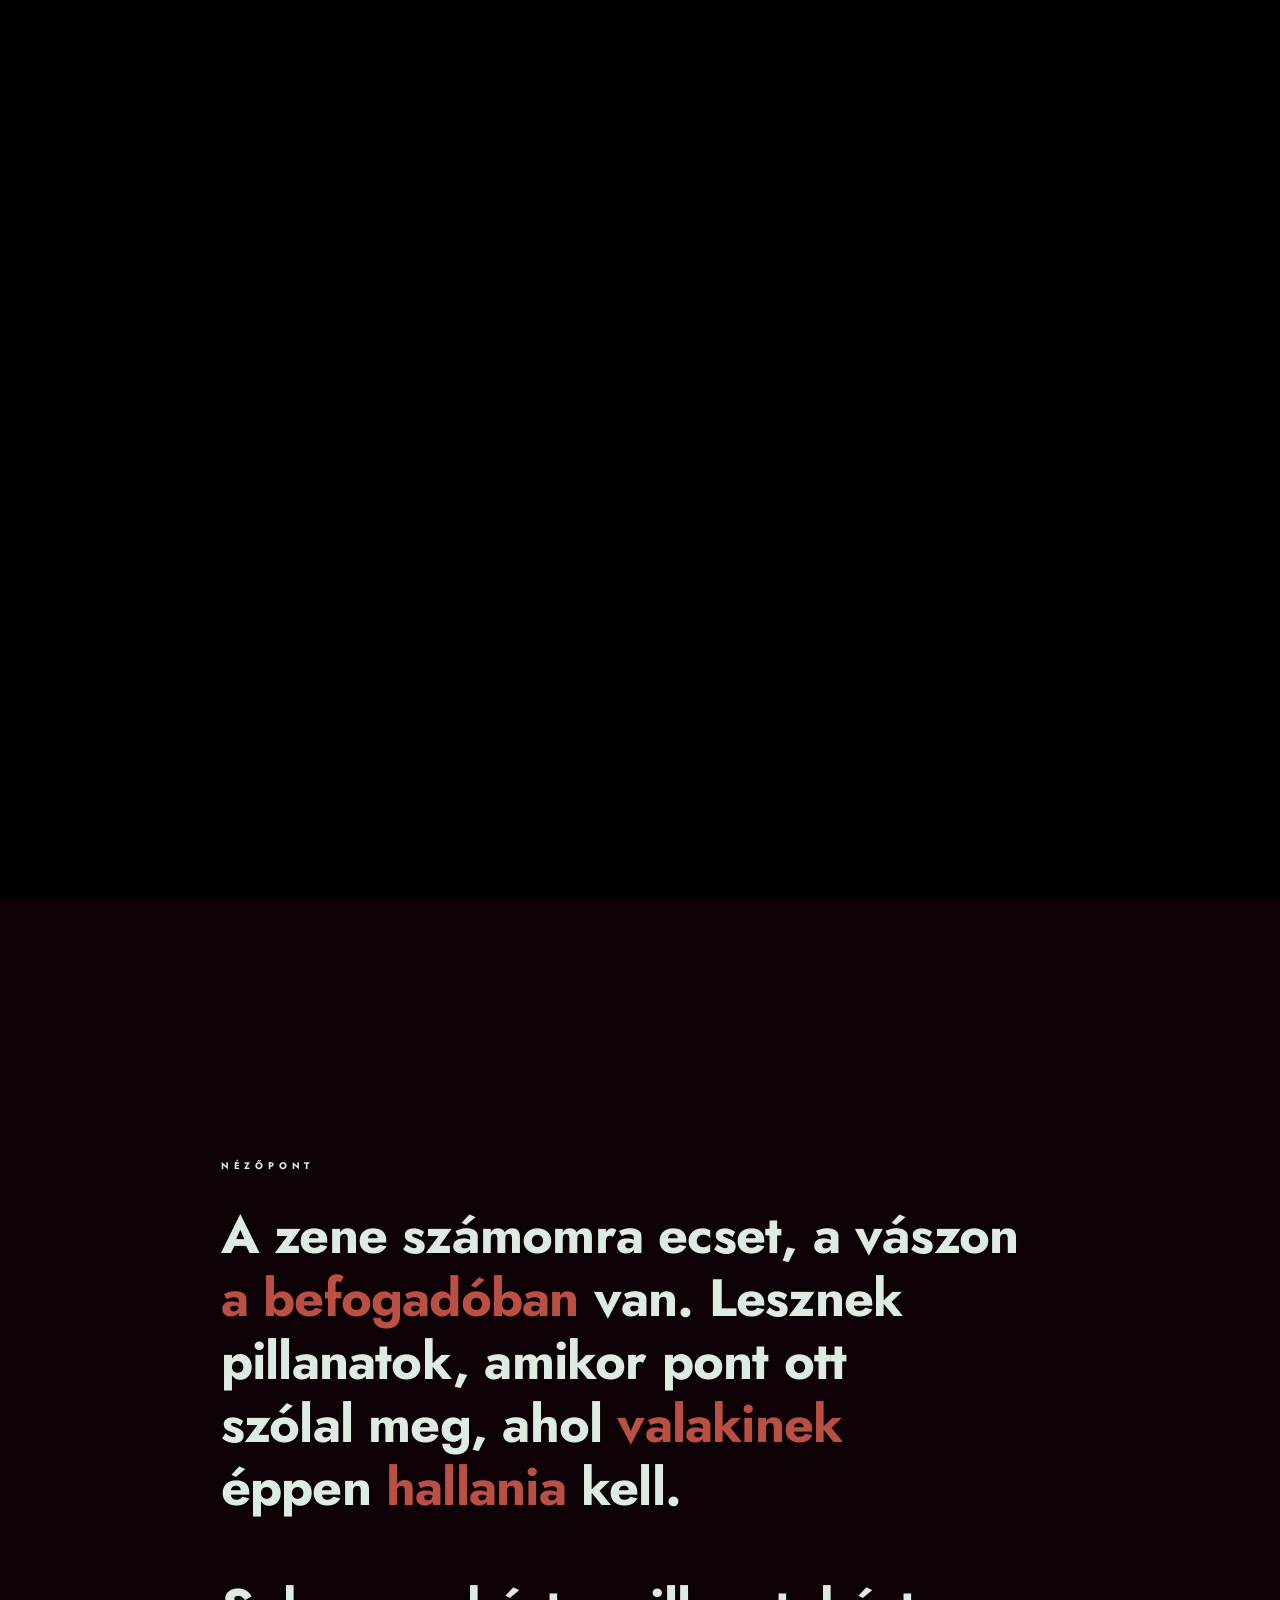
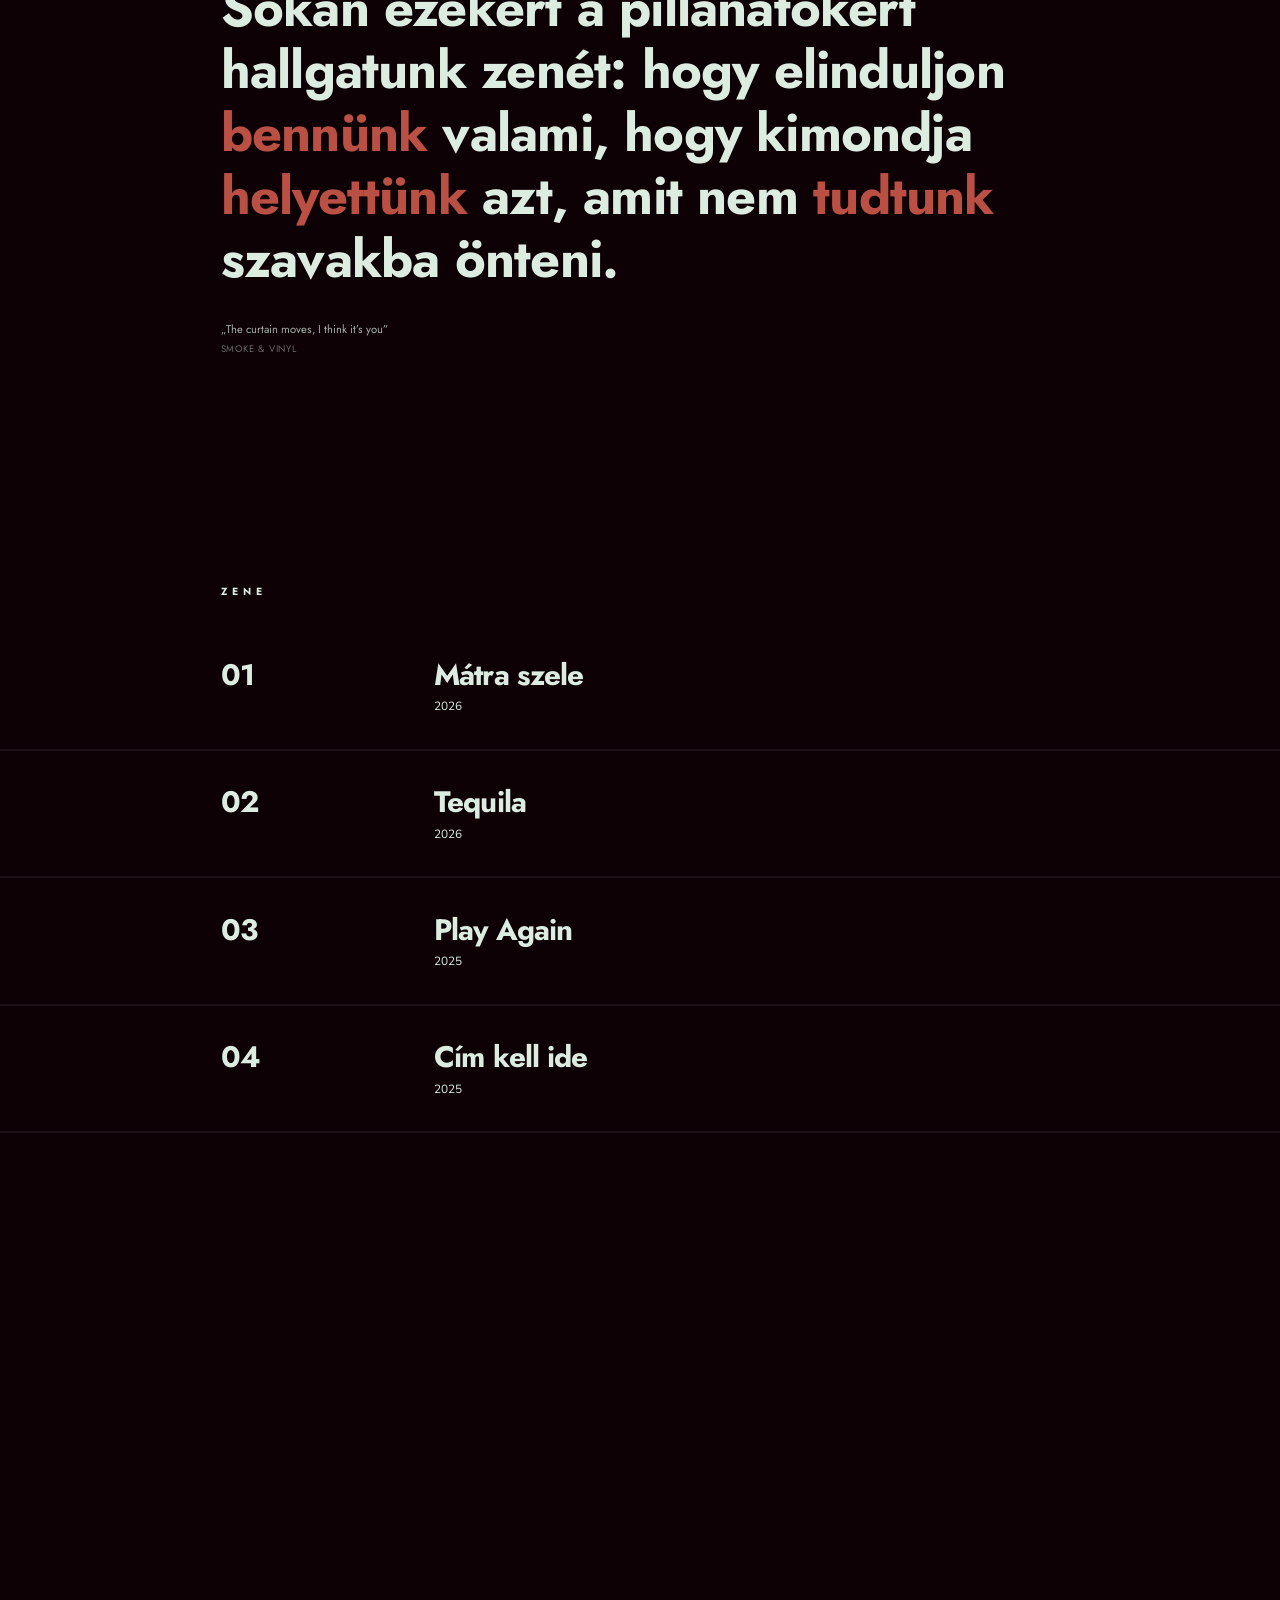
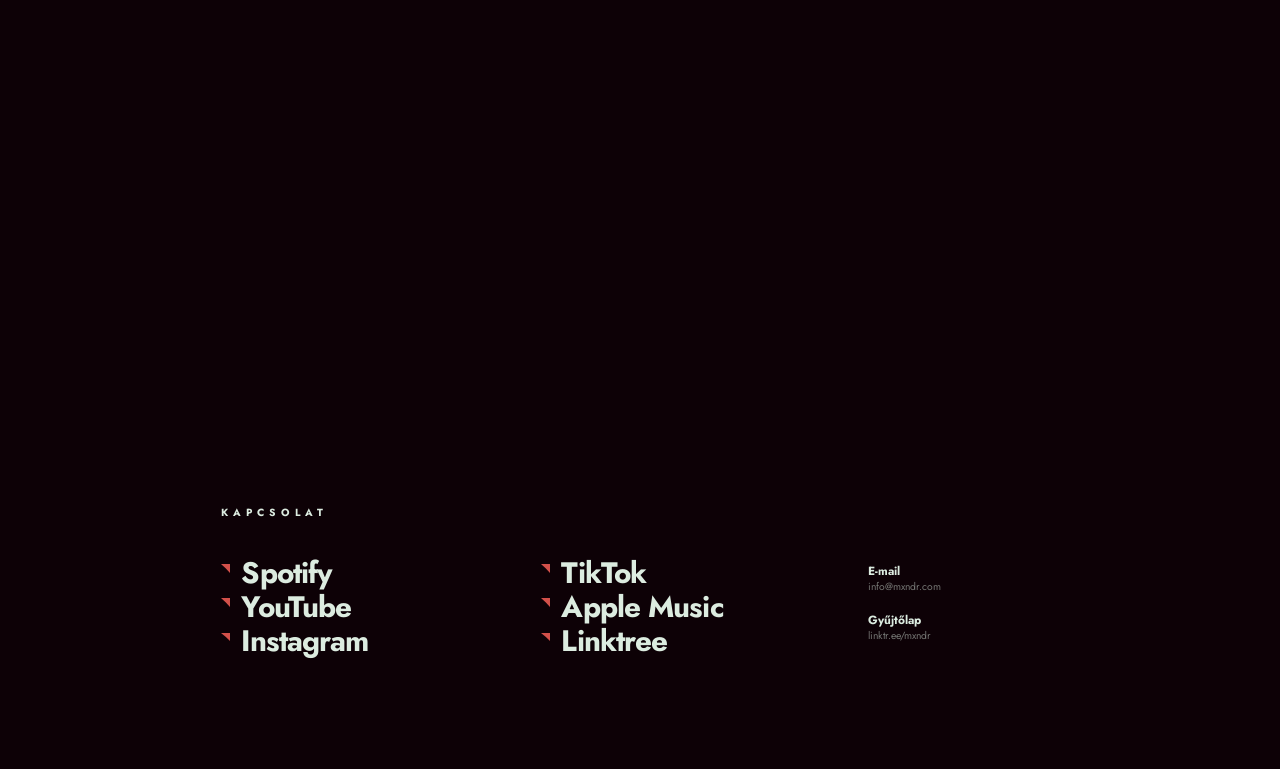
==== index.html @ 307083ed "Az MXNDR weboldal felkerult a domenre A korabbi egyszeru gyujtolap helyere a keszulo weboldal kerult" ====
<!DOCTYPE html><html lang="hu" class="js no-system-cursor" style="--vh: 9px;"><head><style class="vjs-styles-defaults">
      .video-js {
        width: 300px;
        height: 150px;
      }

      .vjs-fluid:not(.vjs-audio-only-mode) {
        padding-top: 56.25%
      }
    
/* Ender fotoja a nyitokepben: allo kep (1152x2048) fekvo savba, ezert object-fit
   es egy sotetito atmenet, kulonben a szoveg elvesz rajta. */
.hero_bg img{ width:100%; height:100%; object-fit:cover; object-position:50% 32%;
  filter:grayscale(.25) contrast(1.08) brightness(.72); }
.hero_bg::after{ content:""; position:absolute; inset:0; z-index:1;
  background:linear-gradient(180deg, rgba(13,1,6,.55) 0%, rgba(13,1,6,.25) 40%, rgba(13,1,6,.8) 100%); }
.layer__red .hero_bg img{ display:none; }

/* MXNDR jel a fejlecben (2092x995, feher, egyszinu) */
.link-logo .logo-img{ width:5.2rem; height:auto; display:block; }
.layer__red .link-logo .logo-img{ filter:brightness(0) saturate(100%); }

/* A felso (akcentus) retegen a kiemelt szo NEM lehet akcentus-szinu,
   mert az a reteg hattere. Ott sotetnek kell lennie. */
.layer__red strong,
.layer__red h1 strong,
.layer__red .h1 strong{ color:#0D0106 !important; }
.layer__red{ color:#0D0106; }

/* A nyitokep folotti felirat a logo-csomagbol, nem betuvel szedve */
.hero_content_inner_subtitle .wordmark-img{ width:14rem; height:auto; margin:0 auto; display:block; }
.layer__red .hero_content_inner_subtitle .wordmark-img{ filter:brightness(0); }
.hero_content_inner_subtitle .wordmark-img{ width:14rem; height:auto; margin:0 auto; display:block; }

/* A videolejatszo nagy PRESS-gombja forras nelkul a lap tetejere esik,
   nulla merettel. Amig nincs videonk, elrejtjuk. */
/* CSAK a videolejatszo nagy gombjat rejtjuk. A .btn_clipPath_image__ring a MOBIL
   nyomva-tartos felfedes forgo PRESS felirata, azt egyszer tevedesbol elrejtettem. */
.videoPlayer_btn, .js-btnBigPlay{ display:none !important; }

/* --- 2026-08-28, Ender keresei --- */

/* A gorgetesre felfedo szoveg KET masolatot hasznal: egy halvany hatteret (is-bg,
   abszolut pozicioval) es egy felfedo maszkot. A tartalom cserejekor a ket masolat
   sortorese elcsuszott egymastol, ezert latszott ket szoveg egymas alatt, es a
   940 kepponyt magas abszolut hatter-masolat belelogott a kovetkezo szekcioba is.
   A halvany masolatot elrejtjuk: a felfedo maszk onmagaban olvashato. */
.scroll-paragraph-mask.is-bg{ display:none !important; }
/* A ket reteg bekezdese 11 kepponyttal el volt csuszva egymastol (75 vs 96 keppont
   magassag), mert csak az alsora vonatkozott a sorkoz-szabaly. Most azonos. */
.about_content_desc, .about_content_desc .scroll-paragraph-mask,
.layer__red .about_content_desc, .layer__red .scroll-paragraph-mask{
  font-size:5rem !important; line-height:1.12 !important; }
/* a modul a szoveget tobb helyre is klonozza; a klonok elvesztettek a meretet */
.scroll-paragraph-mask, .scroll-paragraph-mask *{ font-size:5rem !important; line-height:1.12 !important; }
.scroll-paragraph-mask.is-bg{ opacity:.16; }

/* A hero magassagat a referencia egy JS-bol jovo --vh valtozobol szamolja;
   nalunk 689 kepponytra allt be, ezert vagott el a foto. Kotjuk a kepernyohoz. */
.hero{ min-height:100svh !important; }
.hero_content{ height:100svh !important; min-height:100svh !important; }

/* bal felul a MAX ENDER felirat (5406x495) */
.link-logo .logo-img{ width:11rem !important; height:auto; display:block; }
.layer__red .link-logo .logo-img{ filter:brightness(0) saturate(100%); }

/* fent kozepen MXNDR, a kor alatt MAX ENDER */
.hero_content_inner_subtitle .wordmark-img{ width:7.5rem; height:auto; margin:0 auto; display:block; }
.hero_content_inner_subtitle .wordmark-img--alt{ width:11.5rem; filter:brightness(0); }

/* A cim a referencia sajat meretet hasznalja, nincs sajat felulirasunk.
   Negy sorban kifer: 4 x 116,7 x 1,12 = 523 keppont, plusz a 310 keppontnyi
   also-felso terkoz, osszesen 833, a 900-as kepernyon belul. */
.hero_content_inner{ max-width:none; }

/* a foto a jobb oldalra, szoros vagassal, nem teljes kepernyos nagyitas */
.hero_bg{ left:auto !important; right:0 !important; width:52% !important;
  top:0 !important; bottom:0 !important; height:100% !important; --pr-height:100% !important; }
.hero_bg > div{ width:100% !important; height:100% !important; }
.hero_bg img{ width:100%; height:100%; object-fit:cover; object-position:50% 22%;
  filter:grayscale(.3) contrast(1.05) brightness(.8); }
.hero_bg::after{ content:""; position:absolute; inset:0; z-index:1;
  background:linear-gradient(90deg, #0D0106 0%, rgba(13,1,6,.6) 22%, rgba(13,1,6,0) 60%); }
@media (max-width:767px){
  .hero_bg{ width:100% !important; }
  .hero_bg::after{ background:linear-gradient(180deg, rgba(13,1,6,.5) 0%, rgba(13,1,6,.85) 70%); }
}

/* ---------- nyelvvalto ---------- */
.lang-switch{
  all:unset; cursor:pointer; display:block; margin-top:2.6rem; margin-left:auto;
  font-family:"Jost",sans-serif; font-weight:600; font-size:.875rem;
  line-height:1.8; letter-spacing:.18em; text-transform:uppercase;
  opacity:.55; transition:opacity .25s;
}
.lang-switch:hover, .lang-switch:focus-visible{ opacity:1; }
.layer__red .lang-switch{ opacity:1; }

/* ---------- reel: teljes szeles video ---------- */
/* A piros reteg maszk-kore z-index 5-on ul es a videora festene egy sotet foltot.
   A videot fole emeljuk, igy a kor nem takarja a Lejatszas feliratot. */
.reel{ position:relative; z-index:6; width:100%; aspect-ratio:16/9; overflow:hidden; background:#0D0106; }
.reel--red{ z-index:auto; }
.reel__bg{ width:100%; height:100%; object-fit:cover; display:block; }
.reel__bg--flat{ width:100%; height:100%; background:rgba(13,1,6,.14); }
.reel__hit{ position:absolute; inset:0; cursor:none; z-index:2; }
.reel__cursor{
  position:absolute; top:0; left:0; z-index:3; pointer-events:none;
  /* 5,75rem: PONTOSAN akkora, mint az eredeti motor sajat lejatszo-gombja
     (.videoPlayer_btn height:5.75rem). Elotte 11,5rem volt, azaz ketszerese --
     Ender szurta ki. Ha valaha megint elallitodik, ez a referencia. */
  width:5.75rem; height:5.75rem; margin:-2.875rem 0 0 -2.875rem; border-radius:50%;
  background:var(--accent,#D2504A); color:#0D0106;
  display:flex; align-items:center; justify-content:center;
  font-family:"Jost",sans-serif; font-weight:600; font-size:.6875rem;
  letter-spacing:.1em; text-transform:uppercase;
  opacity:0; transform:scale(.4);
  transition:opacity .25s, transform .35s cubic-bezier(.165,.84,.44,1);
}
.reel.is-hover .reel__cursor{ opacity:1; transform:scale(1); }
@media (hover:none){ .reel__hit{ cursor:pointer; } .reel__cursor{ display:none; } }

/* ---------- teljes kepernyos lejatszo ---------- */
.reel-modal{
  position:fixed; inset:0; z-index:200; background:#0D0106;
  display:none; align-items:center; justify-content:center;
}
.reel-modal.is-open{ display:flex; }
.reel-modal__frame{ width:100%; height:100%; }
.reel-modal__frame iframe{ width:100%; height:100%; border:0; display:block; }
.reel-modal__close{
  all:unset; position:absolute; top:2rem; right:2.4rem; z-index:2; cursor:pointer;
  font-family:"Jost",sans-serif; font-weight:600; font-size:1rem;
  letter-spacing:.2em; text-transform:uppercase; color:var(--text,#DCECE0); opacity:.7;
}
.reel-modal__close:hover{ opacity:1; }

/* ---------- mobil javitasok (2026-08-29) ---------- */
html, body{ max-width:100%; overflow-x:hidden; }
.layer, .container, .main-layer{ max-width:100vw; overflow-x:clip; }
/* a Bootstrap sorok negativ margoja lokte ki oldalra a lapot */
.row{ margin-left:0 !important; margin-right:0 !important; }

@media (max-width:767px){
  /* a fejlec ne legyen zsufolt: kisebb logo, szellosebb menu */
  .link-logo .logo-img{ width:7.5rem !important; }
  .frame__nav, .header_menu{ gap:.2rem; }
  .header_menu_list{ line-height:1.5; }
  .lang-switch{ margin-top:1.6rem; }
  /* a nyitokep szovegblokk ne erjen a fejlechez */
  .hero_content_inner{ padding-top:3rem; }
}

/* a mobil nyomva-tartos gomb legyen jol lathato */
.btn_clipPath{ z-index:30; }

/* Nezopont (Ender kerese 2026-09-04, JAVITVA 09-05):
   a szoveg NEM egerre valtozik, hanem a KOR ALATT. A lap ket retegben letezik, es a
   piros reteget a kurzort koveto kor alakú maszk fedi fel: eleg tehat a ket retegbe MAS
   szoveget tenni, sajat JavaScript nelkul. A megvaltozo szavakat a felso (piros) retegben
   emeljuk ki, SOTET szinnel -- akcentus-szinu nem lehet, mert az a sajat hattere. */
.about_content_desc, .scroll-paragraph-mask{ letter-spacing: -0.01em; }
/* NEZOPONT SZEKCIO (Ender pontos kerese 2026-09-05):
   - ket bekezdes, egyenkent OT sor, hogy a kurzort koveto kor egy mozdulattal atfogja;
   - a ket reteg KOTOTT sortoressel (<br>) dolgozik, kulonben nem fedik egymast;
   - a kulonbozo szavakat CSAK SZIN emeli ki, meret NEM: "a betu felnagyitasa szetcseszi az
     egyseges kinezetet";
   - az automata sorra-bontast kikapcsoltuk erre a bekezdesre (nincs js- horog), mert az
     inline spanokat kihagyta a .line dobozokbol, es azok igy 66 keppontosak maradtak.
   A magyar ekezet miatti vagast a padding + negativ margo oldja meg, nem a sorkoz. */
.about_content_desc.h2, .about_content_desc.h2 .scroll-paragraph-mask{
  /* A meret NEM izles: ez a legnagyobb, amivel a kotott sorok meg egy sorban maradnak.
     Merve 2026-09-05: a 943 keppont szeles hasabban a leghosszabb sorunk ("hallgatunk zenet:
     hogy elinduljon") 60 keppontnal fer ki, 61-nel mar tordelne, es akkor 5 sor helyett 7-8
     lenne a blokk. */
  font-size: min(4.5rem, 4.1vw) !important;
  line-height: 1.2 !important;
  letter-spacing: -0.015em !important;
}
/* A ket reteg cimkeje mas tag (h2 a sotetben, p a pirosban), es az eltero alap-margo
   miatt a piros reteg 8 keppontal lejjebb indult. A kor-felfedesnel ez lathato csuszas. */
/* A ket reteg cimkeje mas TAG (h2 a sotetben, p a pirosban), es az eltero alap-meret meg
   sorkoz miatt a piros reteg 8 keppontal lejjebb indult -- a kor-felfedesnel ez lathato csuszas.
   Ezert nem eleg a margot egyeznie: a magassagot is rogziteni kell mindkettoben. */
.about_content_label{ margin: 0 0 2.5rem !important; font-size: .8125rem !important;
  line-height: 1.6 !important; }
/* FONTOS: van egy korabbi szabaly a lapon, ami MINDEN gyereket 5rem-re kenyszerit a maszkon
   belul (`.scroll-paragraph-mask *{ font-size:5rem !important }`) -- az a klonozaskor elveszo
   betumeret javitasa volt. Ezert kell ket osztalyos szelektor es !important, kulonben a
   bekezdeseink 66 keppontosak maradnak, es a kotott sorok tordelnek. */
.about_content_desc .nezopont-blokk,
.about_content_desc .nezopont-blokk span{
  font-size: min(4.5rem, 4.1vw) !important;
  line-height: 1.2 !important;
}
.nezopont-blokk{
  margin: 0 0 1.1em; padding-top: .18em; margin-top: -.18em;
}
.nezopont-blokk:last-child{ margin-bottom: 0; }
/* A SZLOGEN MERETE. A lap gyoker-betumerete a szelesseggel no (2560 keppontnal 23,7 px),
   ezert a 8,75rem ott mar 207 keppont, es a 100vh magas .hero levagja. Merve 2026-09-05-en:
   2560x1440-nel 17, 2560x1329-nel 110, 1920x1080-nal 13, 1440x780-nal 35 keppont hianyzott.
   Ezert a meretet az ABLAK MAGASSAGAHOZ is kotjuk, nem csak a szelessegehez. */
.hero h1{ font-size: min(8.75rem, 11vh) !important; padding-top: .12em; margin-top: -.12em; }
.szo-valt, .szo-valt-piros{ font-size: inherit !important; line-height: inherit !important; }
.szo-valt{ color: #BA4F44; }        /* sotet retegen a markajel akcentus */
.szo-valt-piros{ color: #0E050A; }  /* piros hatteren sotet, mert az akcentus a sajat hattere */
.nezopont-idezet{ margin-top: 2.4rem; font-size: .95rem; line-height: 1.6; opacity: .75; }
.nezopont-idezet_dal{ display:block; margin-top:.35rem; font-size:.8rem; letter-spacing:.08em;
  text-transform: uppercase; opacity:.6; }
</style><style class="vjs-styles-dimensions">
      .videoPlayer-dimensions {
        width: 1920px;
        height: 1080px;
      }

      .videoPlayer-dimensions.vjs-fluid:not(.vjs-audio-only-mode) {
        padding-top: 56.25%;
      }
    </style><meta charset="UTF-8"><meta name="viewport" content="width=device-width,initial-scale=1"><title>MXNDR - Max Ender</title><meta name="description" content="Max Ender: dalok, amikben történet van. Magyar és angol dalszövegek, saját világ. A vászon a befogadóban van."><script>history.scrollRestoration = "manual";</script><meta name="robots" content="max-snippet:-1, max-image-preview:large, max-video-preview:-1"><meta name="generator" content="Powered by DevHonTran@2023 - Creative developer."><meta property="og:locale" content="en_US"><meta property="og:type" content="website"><meta property="og:title" content="MXNDR - Max Ender"><meta property="og:description" content="Max Ender: dalok, amikben történet van. Magyar és angol dalszövegek, saját világ. A vászon a befogadóban van."><meta property="og:site_name" content="MXNDR"><meta property="og:image:width" content="1200"><meta property="og:image:height" content="630"><meta name="twitter:card" content="summary_large_image"><meta name="twitter:description" content="Max Ender: dalok, amikben történet van. Magyar és angol dalszövegek, saját világ. A vászon a befogadóban van."><meta name="twitter:title" content="MXNDR"><link rel="apple-touch-icon" sizes="180x180" href="assets/favicon/apple-touch-icon.png"><link rel="icon" type="image/png" sizes="32x32" href="assets/favicon/favicon-32x32.png"><link rel="icon" type="image/png" sizes="16x16" href="assets/favicon/favicon-16x16.png"><link rel="manifest" href="assets/favicon/site.webmanifest"><link rel="mask-icon" href="assets/favicon/safari-pinned-tab.svg" color="#0d0d0d"><meta name="msapplication-TileColor" content="#0d0d0d"><meta name="theme-color" content="#0d0d0d"><script>/* <![CDATA[ */
      var siteData = {"siteUrl": "https://mxndr"};
      /* ]]> */</script><script src="assets/js/caching.js?v=1.0.0.3"></script><style>body:not(.site__template-mobile) .is-animation-loading {
            opacity: 0;
        }

        body, html {
            scroll-behavior: unset !important;
            overscroll-behavior-y: none !important;
        }

        /* Hide scrollbar for Chrome, Safari and Opera */
        body::-webkit-scrollbar {
            display: none;
        }

        /* Hide scrollbar for IE, Edge and Firefox */
        body {
            -ms-overflow-style: none; /* IE and Edge */
            scrollbar-width: none; /* Firefox */
        }</style><script async="" src="https://www.googletagmanager.com/gtag/js?id=G-79VFDFP12E"></script><script>window.dataLayer = window.dataLayer || [];
      function gtag(){dataLayer.push(arguments);}
      gtag('js', new Date());

      gtag('config', 'G-79VFDFP12E');</script><script defer="defer" src="vendor.bundle.js?v=1.0.0.3"></script><script defer="defer" src="app.bundle.js?v=1.0.0.3"></script><link href="app.css?v=1.0.0.3" rel="stylesheet"><link rel="preconnect" href="https://fonts.googleapis.com">
<link rel="preconnect" href="https://fonts.gstatic.com" crossorigin>
<link rel="stylesheet" href="https://fonts.googleapis.com/css2?family=Jost:wght@400;500;600;700&display=swap">
<style id="mxndr-fix">
/* AZ EGYETLEN ERTEK, AMIT A REFERENCIAHOZ KEPEST MEGVALTOZTATTUNK: a sorkoz.
   Merve, Jost 700, 100px betumeret mellett:
     ekezet nelkuli nagybetu (MAKING GOOD)  felnyulas 74,4  lelogas 3,5
     magyar nagybetus ekezet (AEIOOU)       felnyulas 100,7
   A referencia 84 szazalekos sorkoze angol szovegre jo, magyarra fizikailag
   keves: az ekezet belelog az elozo sorba. A merheto also hatar kb. 104 szazalek,
   ezert 112. A betukoz marad a referencia -.05em erteke, azt ellenoriztuk:
   karakterenkent merve nulla atfedes. */
h1, .h1, .display{ line-height:1.12 !important; }
.h2, h2, .about_content_desc, .work_content_desc{ line-height:1.12 !important; }
h3, .h3{ line-height:1.15 !important; }
</style>
<!-- og:image, og:url es canonical KIVEVE 2026-08-31: a referencia-oldalrol maradt bent, es a nem letezo "https://mxndr" domainre mutatott. Egy ROSSZ kanonikus rosszabb, mint a semmi. Amint el a valodi domain, ezt a harmat vissza kell tenni a helyes cimmel. --></head><body class="home js-ready is-ready is-loaded is-enter" style="overflow: auto;"><video id="hero-bg-video" data-pc="" data-mobile="" muted playsinline style="display:none!important;width:0;height:0"></video><div class="js-page-loading" style="position:fixed;width:0;height:0;overflow:hidden;opacity:0;pointer-events:none"><div class="js-page-loading_inner" id="js-page-loading_text"><span class="js-loading_text"></span></div><button id="js-page-loading_start" type="button"></button><div id="page-loading_logo"></div></div></div><header class="header js-header"><div class="header_logo js-header_logo"><a class="link-logo" aria-label="Home page" href="/" style="transform: translate(0px, 0px);"><img src="assets/images/max-ender.png" alt="MAX ENDER" class="logo-img"></a></div><div class="header_menu"><ul class="header_menu_list ul__reset"><li class="header_menu_item js-cursor-contract is-active"><a href="#about" class="desc text-uppercase has-tag-handle js-nav"><span class="header_menu_item_inner"><span class="header_menu_item_link header_menu_item_link__deep" data-hu="Nézőpont" data-en="Viewpoint">Nézőpont</span> <span class="header_menu_item_link header_menu_item_link__active" data-hu="Nézőpont" data-en="Viewpoint">Nézőpont</span></span></a></li><li class="header_menu_item js-cursor-contract"><a href="#work" class="desc text-uppercase has-tag-handle js-nav"><span class="header_menu_item_inner"><span class="header_menu_item_link header_menu_item_link__deep" data-hu="Zene" data-en="Music">Zene</span> <span class="header_menu_item_link header_menu_item_link__active" data-hu="Zene" data-en="Music">Zene</span></span></a></li><li class="header_menu_item js-cursor-contract"><a href="#video" class="desc text-uppercase has-tag-handle js-nav"><span class="header_menu_item_inner"><span class="header_menu_item_link header_menu_item_link__deep" data-hu="Világ" data-en="World">Világ</span> <span class="header_menu_item_link header_menu_item_link__active" data-hu="Világ" data-en="World">Világ</span></span></a></li><li class="header_menu_item js-cursor-contract"><a href="#contact" class="desc text-uppercase has-tag-handle js-nav"><span class="header_menu_item_inner"><span class="header_menu_item_link header_menu_item_link__deep" data-hu="Kapcsolat" data-en="Contact">Kapcsolat</span> <span class="header_menu_item_link header_menu_item_link__active" data-hu="Kapcsolat" data-en="Contact">Kapcsolat</span></span></a></li></ul><button type="button" class="lang-switch js-lang" data-hu="EN" data-en="HU">EN</button></div></header><main class="main-layer js-pageContent"><div class="layer layer__dark"><div class="container"><div id="about"><div class="hero" style="--pr-height: 842.125px;"><div class="hero_bg" data-lenis-parallax=".5" style="--offset-parallax: 0px;"><div class="w-100 h-100 js-anim--scale anim--fade is-handler is-anim-handler is-anim-completed" data-screen-offset="0.3" style=""><img id="hero-bg-image" src="assets/images/hero.png" alt="Magyar puszta, kopott used-future latvanyvilag"></div></div><div class="hero_content"><div class="row justify-content-center"><div class="col-lg-4 col-sm-8 col-12 hero_content_inner js-cursor-extend"><h6 class="text-center hero_content_inner_subtitle js-anim--lines--sim anim--lines only--line-mask is-handler is-anim-handler is-running" data-screen-offset="0.8"><img src="assets/images/mxndr-felirat.png" alt="MXNDR" class="wordmark-img"></h6><h1 class="text-center  mb-0 " data-screen-offset="0.6">Vannak érzések<br><strong>amikre<br>nincs szó</strong></h1></div></div></div></div><div class="about js-about" id="about"><div class="row about_me"><div class="col-lg-8 col-sm-10 col-12 offset-lg-2 offset-sm-1"><div class="about_content container_content js-cursor-extend"><h2 class="about_content_label body-text text-uppercase" data-hu="Nézőpont" data-en="Viewpoint">Nézőpont</h2><div class="about_content_desc h2 scroll-paragraph-parent"><div class="scroll-paragraph-mask is-masking"><p class="nezopont-blokk">A zene számomra ecset, a vászon<br><span class="szo-valt">a befogadóban</span> van. Lesznek<br>pillanatok, amikor pont ott<br>szólal meg, ahol <span class="szo-valt">valakinek</span><br>éppen <span class="szo-valt">hallania</span> kell.</p><p class="nezopont-blokk">Sokan ezekért a pillanatokért<br>hallgatunk zenét: hogy elinduljon<br><span class="szo-valt">bennünk</span> valami, hogy kimondja<br><span class="szo-valt">helyettünk</span> azt, amit nem <span class="szo-valt">tudtunk</span><br>szavakba önteni.</p></div></div><div class="scroll-paragraph-mask is-bg"><p class="nezopont-blokk">A zene számomra ecset, a vászon<br><span class="szo-valt">a befogadóban</span> van. Lesznek<br>pillanatok, amikor pont ott<br>szólal meg, ahol <span class="szo-valt">valakinek</span><br>éppen <span class="szo-valt">hallania</span> kell.</p><p class="nezopont-blokk">Sokan ezekért a pillanatokért<br>hallgatunk zenét: hogy elinduljon<br><span class="szo-valt">bennünk</span> valami, hogy kimondja<br><span class="szo-valt">helyettünk</span> azt, amit nem <span class="szo-valt">tudtunk</span><br>szavakba önteni.</p></div><p class="nezopont-idezet"><span class="nezopont-idezet_sor">„The curtain moves, I think it’s you”</span><span class="nezopont-idezet_dal">Smoke &amp; Vinyl</span></p></div></div></div></div></div></div></div><div id="work"><div class="work" id="work"><div class="work_history"><div class="row work_heading work_history_heading"><div class="col-lg-8 col-sm-10 offset-lg-2 offset-sm-1 col-12"><h2 class="work_content_label container_content body-text text-uppercase mb-0" data-hu="Zene" data-en="Music">Zene</h2></div></div><div class="heading-mask heading-mask__now"><div class="heading-mask_el container_content heading-mask_el__deep"><div class="row"><div class="col-sm-2 offset-lg-2 offset-sm-1 col-3"><div class="simple-masking"><div class="simple-masking_el"><span class="h3 mb-1">01</span></div></div></div><div class="col-lg-6 col-sm-8 col-9"><div class="simple-masking_el js-simple-masking_el js-cursor-contract"><h3 class="h3 mb-1">Mátra szele</h3><p class="mb-0 desc font-400">2026</p></div></div></div></div><div class="heading-mask_el container_content heading-mask_el__masking"><div class="row"><div class="col-sm-2 offset-lg-2 offset-sm-1 col-3"><div class="simple-masking"><div class="simple-masking_el"><span class="h3 mb-1 text-dark">01</span></div></div></div><div class="col-lg-6 col-sm-8 col-9"><div class="simple-masking_el"><p class="h3 mb-1 text-dark">Mátra szele</p><p class="mb-0 desc font-400 text-dark">2026</p></div></div></div></div></div><div class="heading-mask"><div class="heading-mask_el container_content heading-mask_el__deep"><div class="row"><div class="col-sm-2 offset-lg-2 offset-sm-1 col-3"><div class="simple-masking"><div class="simple-masking_el"><span class="h3 mb-1">02</span></div></div></div><div class="col-lg-6 col-sm-8 col-9"><div class="simple-masking_el js-simple-masking_el js-cursor-contract"><h3 class="h3 mb-1">Tequila</h3><p class="mb-0 desc font-400">2026</p></div></div></div></div><div class="heading-mask_el container_content heading-mask_el__masking"><div class="row"><div class="col-sm-2 offset-lg-2 offset-sm-1 col-3"><div class="simple-masking"><div class="simple-masking_el"><span class="h3 mb-1 text-dark">02</span></div></div></div><div class="col-lg-6 col-sm-8 col-9"><div class="simple-masking_el"><p class="h3 mb-1 text-dark">Tequila</p><p class="mb-0 desc font-400 text-dark">2026</p></div></div></div></div></div><div class="heading-mask"><div class="heading-mask_el container_content heading-mask_el__deep"><div class="row"><div class="col-sm-2 offset-lg-2 offset-sm-1 col-3"><div class="simple-masking"><div class="simple-masking_el"><span class="h3 mb-1">03</span></div></div></div><div class="col-lg-6 col-sm-8 col-9"><div class="simple-masking_el js-simple-masking_el js-cursor-contract"><h3 class="h3 mb-1">Play Again</h3><p class="mb-0 desc font-400">2025</p></div></div></div></div><div class="heading-mask_el container_content heading-mask_el__masking"><div class="row"><div class="col-sm-2 offset-lg-2 offset-sm-1 col-3"><div class="simple-masking"><div class="simple-masking_el"><span class="h3 mb-1 text-dark">03</span></div></div></div><div class="col-lg-6 col-sm-8 col-9"><div class="simple-masking_el"><p class="h3 mb-1 text-dark">Play Again</p><p class="mb-0 desc font-400 text-dark">2025</p></div></div></div></div></div><div class="heading-mask"><div class="heading-mask_el container_content heading-mask_el__deep"><div class="row"><div class="col-sm-2 offset-lg-2 offset-sm-1 col-3"><div class="simple-masking"><div class="simple-masking_el"><span class="h3 mb-1">04</span></div></div></div><div class="col-lg-6 col-sm-8 col-9"><div class="simple-masking_el js-simple-masking_el js-cursor-contract"><h3 class="h3 mb-1">Cím kell ide</h3><p class="mb-0 desc font-400">2025</p></div></div></div></div><div class="heading-mask_el container_content heading-mask_el__masking"><div class="row"><div class="col-sm-2 offset-lg-2 offset-sm-1 col-3"><div class="simple-masking"><div class="simple-masking_el"><span class="h3 mb-1 text-dark">04</span></div></div></div><div class="col-lg-6 col-sm-8 col-9"><div class="simple-masking_el"><p class="h3 mb-1 text-dark">Cím kell ide</p><p class="mb-0 desc font-400 text-dark">2025</p></div></div></div></div></div></div></div><div class="video" id="video"><div class="reel" id="video">
  <video class="js-reel-bg reel__bg" src="assets/video/reel-loop.mp4" muted playsinline loop preload="metadata"></video>
  <div class="reel__hit js-reel-open" role="button" tabindex="0" aria-label="Lejátszás"></div>
  <div class="reel__cursor js-reel-cursor"><span data-hu="Lejátszás" data-en="Play">Lejátszás</span></div>
</div></div></div><div class="contact container_content" id="contact"><div class="row"><div class="col-lg-8 col-sm-10 col-12 offset-lg-2 offset-sm-1"><h2 class="contact_label body-text text-uppercase" data-hu="Kapcsolat" data-en="Contact">Kapcsolat</h2></div></div><div class="row"><div class="col-lg-3 col-sm-5 offset-lg-2 offset-sm-1 col-12"><ul class="ul__reset"><li class="heading-mask social-link js-cursor-contract heading-mask__now h3"><div class="heading-mask_el heading-mask_el__deep"><a href="https://open.spotify.com/" class="contact_link" target="_blank" data-hu="Spotify" data-en="Spotify">Spotify</a></div><div class="heading-mask_el heading-mask_el__masking"><a href="https://open.spotify.com/" class="text-dark contact_link" target="_blank" data-hu="A teljes katalógus" data-en="The full catalogue">A teljes katalógus</a></div></li><li class="heading-mask social-link js-cursor-contract heading-mask__now h3"><div class="heading-mask_el heading-mask_el__deep"><a href="https://www.youtube.com/@mxndr" class="contact_link" target="_blank" data-hu="YouTube" data-en="YouTube">YouTube</a></div><div class="heading-mask_el heading-mask_el__masking"><a href="https://www.youtube.com/@mxndr" class="text-dark contact_link" target="_blank" data-hu="Klipek" data-en="Videos">Klipek</a></div></li><li class="heading-mask social-link js-cursor-contract heading-mask__now h3"><div class="heading-mask_el heading-mask_el__deep"><a href="https://www.instagram.com/mxndr.music" class="contact_link" target="_blank" data-hu="Instagram" data-en="Instagram">Instagram</a></div><div class="heading-mask_el heading-mask_el__masking"><a href="https://www.instagram.com/mxndr.music" class="text-dark contact_link" target="_blank" data-hu="Napi kép" data-en="Daily picture">Napi kép</a></div></li></ul></div><div class="col-lg-3 col-sm-5 col-12"><ul class="ul__reset"><li class="heading-mask social-link js-cursor-contract heading-mask__now h3"><div class="heading-mask_el heading-mask_el__deep"><a href="https://www.tiktok.com/@mxndr.music" class="contact_link" target="_blank" data-hu="TikTok" data-en="TikTok">TikTok</a></div><div class="heading-mask_el heading-mask_el__masking"><a href="https://www.tiktok.com/@mxndr.music" class="text-dark contact_link" target="_blank" data-hu="Rövid videó" data-en="Short video">Rövid videó</a></div></li><li class="heading-mask social-link js-cursor-contract heading-mask__now h3"><div class="heading-mask_el heading-mask_el__deep"><a href="https://music.apple.com/" class="contact_link" target="_blank" data-hu="Apple Music" data-en="Apple Music">Apple Music</a></div><div class="heading-mask_el heading-mask_el__masking"><a href="https://music.apple.com/" class="text-dark contact_link" target="_blank" data-hu="Ugyanaz, máshol" data-en="Same, elsewhere">Ugyanaz, máshol</a></div></li><li class="heading-mask social-link js-cursor-contract heading-mask__now h3"><div class="heading-mask_el heading-mask_el__deep"><a href="https://linktr.ee/mxndr" class="contact_link" target="_blank" data-hu="Linktree" data-en="Linktree">Linktree</a></div><div class="heading-mask_el heading-mask_el__masking"><a href="https://linktr.ee/mxndr" class="text-dark contact_link" target="_blank" data-hu="Minden link" data-en="Every link">Minden link</a></div></li></ul></div><div class="col-lg-3 col-12 contact_content"><div class="row"><div class="col-lg-12 col-sm-5 offset-lg-0 offset-sm-1 col-12"><div class="heading-mask contact_info contact_info__top js-cursor-contract heading-mask__now"><div class="heading-mask_el heading-mask_el__deep"><span class="h4 d-block" data-hu="E-mail" data-en="Email">E-mail</span> <a class="sub-content" href="mailto:info@mxndr.com">info@mxndr.com</a></div><div class="heading-mask_el heading-mask_el__masking"><span class="h4 d-block text-dark" data-hu="Mindet elolvasom" data-en="I read every one">Mindet elolvasom</span> <a class="sub-content text-dark" href="mailto:info@mxndr.com">info@mxndr.com</a></div></div></div><div class="col-lg-12 col-sm-5 col-12"><div class="heading-mask contact_info js-cursor-contract heading-mask__now"><div class="heading-mask_el heading-mask_el__deep"><span class="h4 d-block" data-hu="Gyűjtőlap" data-en="All platforms">Gyűjtőlap</span> <a class="sub-content" href="tel:linktr.ee/mxndr">linktr.ee/mxndr</a></div><div class="heading-mask_el heading-mask_el__masking"><span class="h4 d-block text-dark" data-hu="Minden platform egy helyen" data-en="Everything in one place">Minden platform egy helyen</span> <a class="sub-content text-dark" href="tel:linktr.ee/mxndr">linktr.ee/mxndr</a></div></div></div></div></div></div></div></div></div><div class="frame-mobile"></div><button id="js-btn_clipPath" class="btn_clipPath"><span class="btn_clipPath_inner"><span class="btn_clipPath_image btn_clipPath_image__ring"><img src="assets/icons/ic-text-ring.svg" alt="ic-text-ring"> </span><span class="btn_clipPath_image btn_clipPath_image__touch"><img src="assets/icons/ic-touch.svg" alt="ic-touch"></span></span></button></div><div class="layer layer__red js-masker" style="--size: 375px; --x: 719px; --y: 503px;"><div class="container"><div class="hero hero__red"><div class="hero_content"><div class="row justify-content-center"><div class="col-lg-4 col-sm-8 col-12 hero_content_inner"><span class="text-center h6 hero_content_inner_subtitle text-dark"><img src="assets/images/max-ender.png" alt="MAX ENDER" class="wordmark-img wordmark-img--alt"></span><h1 class="text-center text-dark  mb-0 " data-screen-offset="0.6">Vannak érzések<br><strong>amikre<br>van zene</strong></h1></div></div></div></div><div class="about about__red"><div class="row about_me"><div class="col-lg-8 col-sm-10 col-12 offset-lg-2 offset-sm-1"><div class="about_content container_content"><p class="about_content_label body-text text-uppercase text-dark" data-hu="Nézőpont" data-en="Viewpoint">Nézőpont</p><div class="about_content_desc h2"><div class="scroll-paragraph-mask text-dark"><p class="nezopont-blokk">A zene számomra ecset, a vászon<br><span class="szo-valt-piros">benned</span> van. Lesznek<br>pillanatok, amikor pont ott<br>szólal meg, ahol <span class="szo-valt-piros">neked</span><br>éppen <span class="szo-valt-piros">hallanod</span> kell.</p><p class="nezopont-blokk">Sokan ezekért a pillanatokért<br>hallgatunk zenét: hogy elinduljon<br><span class="szo-valt-piros">benned</span> valami, hogy kimondja<br><span class="szo-valt-piros">helyetted</span> azt, amit nem <span class="szo-valt-piros">tudtál</span><br>szavakba önteni.</p></div></div></div></div></div></div><div class="work work__red"><div class="work_history op-0"><div class="row work_heading work_history_heading"><div class="col-lg-8 col-sm-10 offset-lg-2 offset-sm-1 col-12"><p class="work_content_label body-text text-uppercase container_content mb-0 text-dark" data-hu="Zene" data-en="Music">Zene</p></div></div><div class="heading-mask heading-mask__now"><div class="heading-mask_el container_content heading-mask_el__deep"><div class="row"><div class="col-sm-2 offset-lg-2 offset-sm-1 col-3"><div class="simple-masking"><div class="simple-masking_el"><span class="h3 mb-1 text-dark">01</span></div></div></div><div class="col-lg-6 col-sm-8 col-9"><div class="simple-masking_el"><p class="h3 mb-1 text-dark">Mátra szele</p><p class="mb-0 desc font-400 text-dark">2026</p></div></div></div></div><div class="heading-mask_el container_content heading-mask_el__masking"><div class="row"><div class="col-sm-2 offset-lg-2 offset-sm-1 col-3"><div class="simple-masking"><div class="simple-masking_el"><span class="h3 mb-1 text-dark">01</span></div></div></div><div class="col-lg-6 col-sm-8 col-9"><div class="simple-masking_el"><p class="h3 mb-1 text-dark">Mátra szele</p><p class="mb-0 desc font-400 text-dark">2026</p></div></div></div></div></div><div class="heading-mask"><div class="heading-mask_el container_content heading-mask_el__deep"><div class="row"><div class="col-sm-2 offset-lg-2 offset-sm-1 col-3"><div class="simple-masking"><div class="simple-masking_el"><span class="h3 mb-1 text-dark">02</span></div></div></div><div class="col-lg-6 col-sm-8 col-9"><div class="simple-masking_el"><p class="h3 mb-1 text-dark">Tequila</p><p class="mb-0 desc font-400 text-dark">2026</p></div></div></div></div><div class="heading-mask_el container_content heading-mask_el__masking"><div class="row"><div class="col-sm-2 offset-lg-2 offset-sm-1 col-3"><div class="simple-masking"><div class="simple-masking_el"><span class="h3 mb-1 text-dark">02</span></div></div></div><div class="col-lg-6 col-sm-8 col-9"><div class="simple-masking_el"><p class="h3 mb-1 text-dark">Tequila</p><p class="mb-0 desc font-400 text-dark">2026</p></div></div></div></div></div><div class="heading-mask"><div class="heading-mask_el container_content heading-mask_el__deep"><div class="row"><div class="col-sm-2 offset-lg-2 offset-sm-1 col-3"><div class="simple-masking"><div class="simple-masking_el"><span class="h3 mb-1 text-dark">03</span></div></div></div><div class="col-lg-6 col-sm-8 col-9"><div class="simple-masking_el"><p class="h3 mb-1 text-dark">Play Again</p><p class="mb-0 desc font-400 text-dark">2025</p></div></div></div></div><div class="heading-mask_el container_content heading-mask_el__masking"><div class="row"><div class="col-sm-2 offset-lg-2 offset-sm-1 col-3"><div class="simple-masking"><div class="simple-masking_el"><span class="h3 mb-1 text-dark">03</span></div></div></div><div class="col-lg-6 col-sm-8 col-9"><div class="simple-masking_el"><p class="h3 mb-1 text-dark">Play Again</p><p class="mb-0 desc font-400 text-dark">2025</p></div></div></div></div></div><div class="heading-mask"><div class="heading-mask_el container_content heading-mask_el__deep"><div class="row"><div class="col-sm-2 offset-lg-2 offset-sm-1 col-3"><div class="simple-masking"><div class="simple-masking_el"><span class="h3 mb-1 text-dark">04</span></div></div></div><div class="col-lg-6 col-sm-8 col-9"><div class="simple-masking_el"><p class="h3 mb-1 text-dark">Cím kell ide</p><p class="mb-0 desc font-400 text-dark">2025</p></div></div></div></div><div class="heading-mask_el container_content heading-mask_el__masking"><div class="row"><div class="col-sm-2 offset-lg-2 offset-sm-1 col-3"><div class="simple-masking"><div class="simple-masking_el"><span class="h3 mb-1 text-dark">04</span></div></div></div><div class="col-lg-6 col-sm-8 col-9"><div class="simple-masking_el"><p class="h3 mb-1 text-dark">Cím kell ide</p><p class="mb-0 desc font-400 text-dark">2025</p></div></div></div></div></div></div></div><div class="video video__red"><div class="reel reel--red"><div class="reel__bg reel__bg--flat"></div></div></div><span class="vj-cursor js-vj-cursor vj-cursor__red label_sample" style="--x: 718.996px; --y: 502.996px; --opacity: 0;"><span><span class="d-block">A</span> <span class="d-block">VILÁG</span></span></span><div class="contact contact__red container_content op-0"><div class="row"><div class="col-lg-8 col-sm-10 col-12 offset-lg-2 offset-sm-1"><p class="contact_label body-text text-uppercase text-dark" data-hu="Kapcsolat" data-en="Contact">Kapcsolat</p></div></div><div class="row"><div class="col-lg-3 col-sm-5 offset-lg-2 offset-sm-1 col-12"><ul class="ul__reset"><li class="heading-mask social-link js-cursor-contract heading-mask__now h3"><a href="https://open.spotify.com/" class="text-dark contact_link" target="_blank" data-hu="A teljes katalógus" data-en="The full catalogue">A teljes katalógus</a></li><li class="heading-mask social-link js-cursor-contract heading-mask__now h3"><a href="https://www.youtube.com/@mxndr" class="text-dark contact_link" target="_blank" data-hu="Klipek" data-en="Videos">Klipek</a></li><li class="heading-mask social-link js-cursor-contract heading-mask__now h3"><a href="https://www.instagram.com/mxndr.music" class="text-dark contact_link" target="_blank" data-hu="Napi kép" data-en="Daily picture">Napi kép</a></li></ul></div><div class="col-lg-3 col-sm-5 col-12"><ul class="ul__reset"><li class="heading-mask social-link js-cursor-contract heading-mask__now h3"><a href="https://www.tiktok.com/@mxndr.music" class="text-dark contact_link" target="_blank" data-hu="Rövid videó" data-en="Short video">Rövid videó</a></li><li class="heading-mask social-link js-cursor-contract heading-mask__now h3"><a href="https://music.apple.com/" class="text-dark contact_link" target="_blank" data-hu="Ugyanaz, máshol" data-en="Same, elsewhere">Ugyanaz, máshol</a></li><li class="heading-mask social-link js-cursor-contract heading-mask__now h3"><a href="https://linktr.ee/mxndr" class="text-dark contact_link" target="_blank" data-hu="Minden link" data-en="Every link">Minden link</a></li></ul></div><div class="col-lg-3 col-12 contact_content"><div class="row"><div class="col-lg-12 col-sm-5 offset-lg-0 offset-sm-1 col-12"><div class="heading-mask contact_info contact_info__red contact_info__top js-cursor-contract heading-mask__now"><span class="h4 d-block text-dark" data-hu="Mindet elolvasom" data-en="I read every one">Mindet elolvasom</span> <a class="sub-content text-dark" href="mailto:info@mxndr.com">info@mxndr.com</a></div></div><div class="col-lg-12 col-sm-5 col-12"><div class="heading-mask contact_info contact_info__red js-cursor-contract heading-mask__now"><span class="h4 d-block text-dark" data-hu="Minden platform egy helyen" data-en="Everything in one place">Minden platform egy helyen</span> <a class="sub-content text-dark" href="tel:linktr.ee/mxndr">linktr.ee/mxndr</a></div></div></div></div></div></div></div></div></main><footer id="js-footer" class="footer"><ul class="footer_socials ul__reset"><li class="social js-social"><a class="social_link social_link__dribbble" href="https://open.spotify.com/" target="_blank" aria-label="Visit my Dribbble profile" style="transform: translate(0px, 0px);"><svg width="24" height="24" viewBox="0 0 24 24" fill="none" xmlns="http://www.w3.org/2000/svg" class="svg" viewbox_="0 0 NaN NaN">
<path d="M16.5781 12.5693C16.6822 14.7607 17.625 16.7336 19.1013 18.1693C20.415 16.6534 21.2417 14.7057 21.3334 12.5693H16.5781Z" fill="#B7AB98"></path>
<path d="M12.5703 11.7719H15.7707C15.8748 9.35122 16.9216 7.17217 18.5523 5.59053C16.989 4.07429 14.8905 3.1084 12.5703 3.0083V11.7719Z" fill="#B7AB98"></path>
<path d="M3.00879 12.5693C3.10091 14.7057 3.92723 16.6534 5.24087 18.1693C6.71723 16.734 7.66 14.7607 7.76408 12.5693H3.00879Z" fill="#B7AB98"></path>
<path d="M16.5781 11.7723H21.3334C21.2413 9.63594 20.415 7.6882 19.1013 6.17236C17.625 7.60804 16.6818 9.58091 16.5781 11.7723Z" fill="#B7AB98"></path>
<path d="M8.57167 11.7719H11.772V3.0083C9.45182 3.1084 7.35334 4.07429 5.79004 5.59053C7.42073 7.17217 8.46758 9.35122 8.57167 11.7719Z" fill="#B7AB98"></path>
<path d="M15.7707 12.5693H12.5703V21.333C14.8905 21.2333 16.989 20.267 18.5523 18.7507C16.9216 17.1691 15.8748 14.9901 15.7707 12.5693Z" fill="#B7AB98"></path>
<path d="M7.76408 11.7723C7.66 9.58091 6.71723 7.60804 5.24087 6.17236C3.92723 7.6882 3.10091 9.63594 3.00879 11.7723H7.76408Z" fill="#B7AB98"></path>
<path d="M11.772 12.5693H8.57167C8.46758 14.9901 7.42073 17.1691 5.79004 18.7507C7.35334 20.267 9.45182 21.2329 11.772 21.333V12.5693Z" fill="#B7AB98"></path>
</svg></a></li><li class="social js-social"><a class="social_link social_link__instagram" href="https://www.tiktok.com/@mxndr.music" target="_blank" aria-label="Visit my Instagram profile" style="transform: translate(0px, 0px);"><svg width="24" height="24" viewBox="0 0 24 24" fill="none" xmlns="http://www.w3.org/2000/svg" class="svg" viewbox_="0 0 NaN NaN">
<path d="M17.0912 2.6665H6.90942C6.35229 2.6665 5.80063 2.77624 5.28591 2.98944C4.7712 3.20264 4.30351 3.51514 3.90957 3.90908C3.11396 4.70469 2.66699 5.78377 2.66699 6.90893V17.0907C2.66699 17.6479 2.77673 18.1995 2.98993 18.7143C3.20313 19.229 3.51562 19.6966 3.90957 20.0906C4.70518 20.8862 5.78426 21.3332 6.90942 21.3332H17.0912C17.6484 21.3332 18.2 21.2234 18.7147 21.0102C19.2295 20.797 19.6971 20.4845 20.0911 20.0906C20.485 19.6966 20.7975 19.229 21.0107 18.7143C21.2239 18.1995 21.3337 17.6479 21.3337 17.0907V6.90893C21.3337 6.3518 21.2239 5.80014 21.0107 5.28542C20.7975 4.77071 20.485 4.30303 20.0911 3.90908C19.6971 3.51514 19.2295 3.20264 18.7147 2.98944C18.2 2.77624 17.6484 2.6665 17.0912 2.6665ZM6.06093 6.90893C5.89312 6.90893 5.72907 6.85917 5.58954 6.76593C5.45001 6.6727 5.34125 6.54018 5.27703 6.38514C5.21281 6.2301 5.19601 6.0595 5.22875 5.89491C5.26149 5.73032 5.3423 5.57914 5.46096 5.46047C5.57962 5.34181 5.73081 5.261 5.8954 5.22826C6.05999 5.19552 6.23059 5.21233 6.38563 5.27655C6.54067 5.34076 6.67319 5.44952 6.76642 5.58905C6.85965 5.72858 6.90942 5.89263 6.90942 6.06044C6.90942 6.28548 6.82002 6.50129 6.6609 6.66041C6.50178 6.81953 6.28596 6.90893 6.06093 6.90893ZM12.0003 17.0907C10.9934 17.0907 10.0092 16.7922 9.17197 16.2328C8.33477 15.6734 7.68226 14.8783 7.29694 13.948C6.91162 13.0178 6.8108 11.9942 7.00724 11.0066C7.20367 10.0191 7.68853 9.112 8.40051 8.40002C9.11249 7.68804 10.0196 7.20318 11.0071 7.00675C11.9947 6.81031 13.0183 6.91113 13.9485 7.29645C14.8788 7.68177 15.6739 8.33428 16.2333 9.17148C16.7927 10.0087 17.0912 10.993 17.0912 11.9998C17.0912 13.35 16.5549 14.6449 15.6001 15.5997C14.6454 16.5544 13.3505 17.0907 12.0003 17.0907Z" fill="#B7AB98"></path>
</svg></a></li><li class="social js-social"><a class="social_link social_link__youtube" href="https://www.youtube.com/@mxndr" target="_blank" aria-label="Visit my YouTube channel" style="transform: translate(0px, 0px);"><svg width="24" height="24" viewBox="0 0 24 24" fill="none" xmlns="http://www.w3.org/2000/svg" class="svg" viewbox_="0 0 NaN NaN">
<path d="M19.2611 11.3279L6.57538 3.39932C6.45536 3.32431 6.31745 3.2828 6.17597 3.27908C6.03449 3.27537 5.8946 3.30959 5.77081 3.3782C5.64702 3.44681 5.54386 3.5473 5.47202 3.66924C5.40019 3.79119 5.3623 3.93014 5.3623 4.07167V19.9288C5.3623 20.0703 5.40019 20.2093 5.47202 20.3312C5.54386 20.4532 5.64702 20.5536 5.77081 20.6223C5.8946 20.6909 6.03449 20.7251 6.17597 20.7214C6.31745 20.7177 6.45536 20.6761 6.57538 20.6011L19.2611 12.6726C19.3758 12.6015 19.4705 12.5022 19.5361 12.3843C19.6018 12.2664 19.6363 12.1336 19.6363 11.9986C19.6363 11.8637 19.6018 11.7309 19.5361 11.613C19.4705 11.495 19.3758 11.3958 19.2611 11.3247V11.3279Z" fill="#B7AB98"></path>
</svg></a></li><li class="social js-social"><a class="social_link social_link__linkedin" href="https://www.instagram.com/mxndr.music" target="_blank" aria-label="Visit my LinkedIn profile" style="transform: translate(0px, 0px);"><svg width="24" height="24" viewBox="0 0 24 24" fill="none" xmlns="http://www.w3.org/2000/svg" class="svg" viewbox_="0 0 NaN NaN">
<path d="M7.02814 19.8291H3.44995V8.07215H7.13038V19.8291H7.02814ZM5.18793 6.43641C4.06336 6.43641 3.04102 5.5163 3.04102 4.28949C3.04102 3.16492 3.96112 2.14258 5.18793 2.14258C6.31251 2.14258 7.33485 3.06268 7.33485 4.28949C7.33485 5.5163 6.41474 6.43641 5.18793 6.43641ZM20.7275 19.8291H17.0471V14.104C17.0471 12.7749 17.0471 11.0369 15.2069 11.0369C13.2644 11.0369 13.06 12.4682 13.06 14.0017V19.8291H9.37953V8.07215H12.8555V9.7079C13.3667 8.78779 14.4912 7.86769 16.3314 7.86769C20.0119 7.86769 20.7275 10.3213 20.7275 13.4906V19.8291Z" fill="#B7AB98"></path>
</svg></a></li></ul><button class="footer_sound js-cursor-contract js-footer_sound desc text-uppercase btn-clear"><span class="footer_sound_label">Sound</span> <span class="footer_sound_list"><span class="footer_sound_list_item js-footer_sound_list_item__on" style="translate: none; rotate: none; scale: none; transform: translate(0px, 0%);">On</span> <span class="footer_sound_list_item js-footer_sound_list_item__off" style="translate: none; rotate: none; scale: none; transform: translate(0px, -100%);">Off</span></span></button></footer><audio loop="" class="js-web-sound" src="../../assets/mp3/audio-site.mp3"></audio><canvas data-engine="three.js r137" width="1640" height="1100" class="three-app" style="display: block; width: 1640px; height: 1100px;"></canvas><div id="layout-resize"></div><script>window.addEventListener("load",function(){var t=0,i=setInterval(function(){var b=document.getElementById("js-page-loading_start");if(b){b.click();} if(!document.body.classList.contains("is-loading")||++t>40){clearInterval(i);document.body.classList.remove("is-loading");}},150);});</script><script>
/* A referencia sima-gorgetese (Lenis) leallitva jon letre, es a betolto-szekvencia
   inditana el. Az a szekvencia nalunk nem fut vegig (kivettuk a belepo-kaput),
   ezert a gorgetes beragadt: merve 800 kepponyi gorgo 48 kepppontot mozgatott.
   Itt magunk inditjuk el es magunk hajtjuk a kepkocka-ciklusat.
   NE a touch-detektort kapcsold ki helyette: az a kurzor-kort is megoli. */
(function(){
  var started=false, tries=0;
  var iv=setInterval(function(){
    var L=window.__lenis;
    if(L){
      if(!started){ try{ L.start(); }catch(e){}
        (function raf(t){ try{ L.raf(t); }catch(e){} requestAnimationFrame(raf); })(performance.now());
        started=true;
      }
      clearInterval(iv);
    }
    if(++tries>60) clearInterval(iv);
  },100);
})();
</script><div class="reel-modal" id="reelModal">
  <button type="button" class="reel-modal__close js-reel-close" data-hu="Bezár" data-en="Close">Bezár</button>
  <div class="reel-modal__frame" id="reelFrame"></div>
</div><script>
/* ---------- menu-horgonyok (a sima gorgeteshez kotve) ---------- */
document.querySelectorAll('a.js-nav').forEach(function(a){
  a.addEventListener('click', function(e){
    var id=a.getAttribute('href'); if(!id||id.charAt(0)!=='#') return;
    var t=document.querySelector('.layer__dark '+id) || document.querySelector(id);
    if(!t) return;
    e.preventDefault();
    if(window.__lenis && window.__lenis.scrollTo){ window.__lenis.scrollTo(t,{offset:-40}); }
    else { window.scrollTo({top:t.getBoundingClientRect().top+window.scrollY-40, behavior:'smooth'}); }
  });
});

/* ---------- nyelvvalto ---------- */
(function(){
  var lang = 'hu';
  try{ lang = localStorage.getItem('mxndr-lang') || 'hu'; }catch(e){}
  function apply(l){
    document.querySelectorAll('[data-hu][data-en]').forEach(function(el){
      var v = el.getAttribute(l==='hu' ? 'data-hu' : 'data-en');
      if(v!==null) el.textContent = v;
    });
    document.documentElement.setAttribute('lang', l);
    try{ localStorage.setItem('mxndr-lang', l); }catch(e){}
    lang = l;
  }
  apply(lang);
  document.querySelectorAll('.js-lang').forEach(function(b){
    b.addEventListener('click', function(){ apply(lang==='hu' ? 'en' : 'hu'); });
  });
})();

/* ---------- reel: nemán indul lathatosagra, kattintasra teljes kepernyo hanggal ---------- */
(function(){
  var reel=document.querySelector('.reel'); if(!reel) return;
  var bg=reel.querySelector('.js-reel-bg');
  var hit=reel.querySelector('.js-reel-open');
  var cur=reel.querySelector('.js-reel-cursor');
  var modal=document.getElementById('reelModal');

  if(bg && 'IntersectionObserver' in window){
    new IntersectionObserver(function(es){
      es.forEach(function(en){
        if(en.isIntersecting){ bg.play().catch(function(){}); }
        else { bg.pause(); }
      });
    },{threshold:.25}).observe(reel);
  }

  if(hit && cur){
    hit.addEventListener('mouseenter', function(){ reel.classList.add('is-hover'); });
    hit.addEventListener('mouseleave', function(){ reel.classList.remove('is-hover'); });
    hit.addEventListener('mousemove', function(e){
      var r=reel.getBoundingClientRect();
      cur.style.transform='translate('+(e.clientX-r.left)+'px,'+(e.clientY-r.top)+'px)'+(reel.classList.contains('is-hover')?' scale(1)':' scale(.4)');
    }, {passive:true});
  }

  var YT_ID='VUJ2RLMHDAs';
  var frame=document.getElementById('reelFrame');
  function open(){
    if(!modal||!frame) return;
    modal.classList.add('is-open');
    frame.innerHTML='<iframe src="https://www.youtube-nocookie.com/embed/'+YT_ID+'?autoplay=1&rel=0&modestbranding=1&playsinline=1" allow="autoplay; encrypted-media; fullscreen" allowfullscreen></iframe>';
    if(bg) bg.pause();
    if(window.__lenis && window.__lenis.stop) window.__lenis.stop();
    document.body.style.overflow='hidden';
  }
  function close(){
    if(!modal||!frame) return;
    modal.classList.remove('is-open');
    frame.innerHTML='';
    if(window.__lenis && window.__lenis.start) window.__lenis.start();
    document.body.style.overflow='';
    if(bg) bg.play().catch(function(){});
  }
  if(hit){
    hit.addEventListener('click', open);
    hit.addEventListener('keydown', function(e){ if(e.key==='Enter'||e.key===' '){ e.preventDefault(); open(); } });
  }
  var cb=document.querySelector('.js-reel-close'); if(cb) cb.addEventListener('click', close);
  document.addEventListener('keydown', function(e){ if(e.key==='Escape') close(); });
})();
</script></body></html>
---- app.css ----
@import url(https://fonts.googleapis.com/css2?family=Nunito+Sans:ital,opsz,wght@0,6..12,200..1000;1,6..12,200..1000&display=swap);.fill-black{fill:#000}.stroke-black{stroke:#000}.fill-white{fill:#fff}.stroke-white{stroke:#fff}.fill-dark{fill:#0D0106}.stroke-dark{stroke:#0D0106}.fill-red{fill:#D2504A}.stroke-red{stroke:#D2504A}.fill-primary{fill:#DCECE0}.stroke-primary{stroke:#DCECE0}.fill-tundora{fill:#3F4A42}.stroke-tundora{stroke:#3F4A42}.row{--bs-gutter-x:1.25rem;--bs-gutter-y:0;display:-webkit-box;display:-ms-flexbox;display:flex;-ms-flex-wrap:wrap;flex-wrap:wrap;margin-left:calc(var(--bs-gutter-x)*-.5);margin-right:calc(var(--bs-gutter-x)*-.5);margin-top:calc(var(--bs-gutter-y)*-1)}.row>*{-ms-flex-negative:0;flex-shrink:0;margin-top:var(--bs-gutter-y);max-width:100%;padding-left:calc(var(--bs-gutter-x)*.5);padding-right:calc(var(--bs-gutter-x)*.5);width:100%}.col{-webkit-box-flex:1;-ms-flex:1 0 0%;flex:1 0 0%}.row-cols-auto>*{width:auto}.row-cols-1>*,.row-cols-auto>*{-webkit-box-flex:0;-ms-flex:0 0 auto;flex:0 0 auto}.row-cols-1>*{width:100%}.row-cols-2>*{width:50%}.row-cols-2>*,.row-cols-3>*{-webkit-box-flex:0;-ms-flex:0 0 auto;flex:0 0 auto}.row-cols-3>*{width:33.3333333333%}.row-cols-4>*{width:25%}.row-cols-4>*,.row-cols-5>*{-webkit-box-flex:0;-ms-flex:0 0 auto;flex:0 0 auto}.row-cols-5>*{width:20%}.row-cols-6>*{width:16.6666666667%}.col-auto,.row-cols-6>*{-webkit-box-flex:0;-ms-flex:0 0 auto;flex:0 0 auto}.col-auto{width:auto}.col-1{width:8.33333333%}.col-1,.col-2{-webkit-box-flex:0;-ms-flex:0 0 auto;flex:0 0 auto}.col-2{width:16.66666667%}.col-3{width:25%}.col-3,.col-4{-webkit-box-flex:0;-ms-flex:0 0 auto;flex:0 0 auto}.col-4{width:33.33333333%}.col-5{width:41.66666667%}.col-5,.col-6{-webkit-box-flex:0;-ms-flex:0 0 auto;flex:0 0 auto}.col-6{width:50%}.col-7{width:58.33333333%}.col-7,.col-8{-webkit-box-flex:0;-ms-flex:0 0 auto;flex:0 0 auto}.col-8{width:66.66666667%}.col-9{width:75%}.col-10,.col-9{-webkit-box-flex:0;-ms-flex:0 0 auto;flex:0 0 auto}.col-10{width:83.33333333%}.col-11{width:91.66666667%}.col-11,.col-12{-webkit-box-flex:0;-ms-flex:0 0 auto;flex:0 0 auto}.col-12{width:100%}.offset-1{margin-left:8.33333333%}.offset-2{margin-left:16.66666667%}.offset-3{margin-left:25%}.offset-4{margin-left:33.33333333%}.offset-5{margin-left:41.66666667%}.offset-6{margin-left:50%}.offset-7{margin-left:58.33333333%}.offset-8{margin-left:66.66666667%}.offset-9{margin-left:75%}.offset-10{margin-left:83.33333333%}.offset-11{margin-left:91.66666667%}.g-0,.gx-0{--bs-gutter-x:0}.g-0,.gy-0{--bs-gutter-y:0}.g-1,.gx-1{--bs-gutter-x:0.625rem}.g-1,.gy-1{--bs-gutter-y:0.625rem}.g-2,.gx-2{--bs-gutter-x:1.875rem}.g-2,.gy-2{--bs-gutter-y:1.875rem}.g-3,.gx-3{--bs-gutter-x:2.5rem}.g-3,.gy-3{--bs-gutter-y:2.5rem}.g-4,.gx-4{--bs-gutter-x:3.125rem}.g-4,.gy-4{--bs-gutter-y:3.125rem}.g-5,.gx-5{--bs-gutter-x:3.75rem}.g-5,.gy-5{--bs-gutter-y:3.75rem}.g-6,.gx-6{--bs-gutter-x:5rem}.g-6,.gy-6{--bs-gutter-y:5rem}.g-7,.gx-7{--bs-gutter-x:7.5rem}.g-7,.gy-7{--bs-gutter-y:7.5rem}.g-9,.gx-9{--bs-gutter-x:10rem}.g-9,.gy-9{--bs-gutter-y:10rem}.g-10,.gx-10{--bs-gutter-x:18.75rem}.g-10,.gy-10{--bs-gutter-y:18.75rem}@media(min-width:768px){.col-sm{-webkit-box-flex:1;-ms-flex:1 0 0%;flex:1 0 0%}.row-cols-sm-auto>*{width:auto}.row-cols-sm-1>*,.row-cols-sm-auto>*{-webkit-box-flex:0;-ms-flex:0 0 auto;flex:0 0 auto}.row-cols-sm-1>*{width:100%}.row-cols-sm-2>*{width:50%}.row-cols-sm-2>*,.row-cols-sm-3>*{-webkit-box-flex:0;-ms-flex:0 0 auto;flex:0 0 auto}.row-cols-sm-3>*{width:33.3333333333%}.row-cols-sm-4>*{width:25%}.row-cols-sm-4>*,.row-cols-sm-5>*{-webkit-box-flex:0;-ms-flex:0 0 auto;flex:0 0 auto}.row-cols-sm-5>*{width:20%}.row-cols-sm-6>*{width:16.6666666667%}.col-sm-auto,.row-cols-sm-6>*{-webkit-box-flex:0;-ms-flex:0 0 auto;flex:0 0 auto}.col-sm-auto{width:auto}.col-sm-1{width:8.33333333%}.col-sm-1,.col-sm-2{-webkit-box-flex:0;-ms-flex:0 0 auto;flex:0 0 auto}.col-sm-2{width:16.66666667%}.col-sm-3{width:25%}.col-sm-3,.col-sm-4{-webkit-box-flex:0;-ms-flex:0 0 auto;flex:0 0 auto}.col-sm-4{width:33.33333333%}.col-sm-5{width:41.66666667%}.col-sm-5,.col-sm-6{-webkit-box-flex:0;-ms-flex:0 0 auto;flex:0 0 auto}.col-sm-6{width:50%}.col-sm-7{width:58.33333333%}.col-sm-7,.col-sm-8{-webkit-box-flex:0;-ms-flex:0 0 auto;flex:0 0 auto}.col-sm-8{width:66.66666667%}.col-sm-9{width:75%}.col-sm-10,.col-sm-9{-webkit-box-flex:0;-ms-flex:0 0 auto;flex:0 0 auto}.col-sm-10{width:83.33333333%}.col-sm-11{width:91.66666667%}.col-sm-11,.col-sm-12{-webkit-box-flex:0;-ms-flex:0 0 auto;flex:0 0 auto}.col-sm-12{width:100%}.offset-sm-0{margin-left:0}.offset-sm-1{margin-left:8.33333333%}.offset-sm-2{margin-left:16.66666667%}.offset-sm-3{margin-left:25%}.offset-sm-4{margin-left:33.33333333%}.offset-sm-5{margin-left:41.66666667%}.offset-sm-6{margin-left:50%}.offset-sm-7{margin-left:58.33333333%}.offset-sm-8{margin-left:66.66666667%}.offset-sm-9{margin-left:75%}.offset-sm-10{margin-left:83.33333333%}.offset-sm-11{margin-left:91.66666667%}.g-sm-0,.gx-sm-0{--bs-gutter-x:0}.g-sm-0,.gy-sm-0{--bs-gutter-y:0}.g-sm-1,.gx-sm-1{--bs-gutter-x:0.625rem}.g-sm-1,.gy-sm-1{--bs-gutter-y:0.625rem}.g-sm-2,.gx-sm-2{--bs-gutter-x:1.875rem}.g-sm-2,.gy-sm-2{--bs-gutter-y:1.875rem}.g-sm-3,.gx-sm-3{--bs-gutter-x:2.5rem}.g-sm-3,.gy-sm-3{--bs-gutter-y:2.5rem}.g-sm-4,.gx-sm-4{--bs-gutter-x:3.125rem}.g-sm-4,.gy-sm-4{--bs-gutter-y:3.125rem}.g-sm-5,.gx-sm-5{--bs-gutter-x:3.75rem}.g-sm-5,.gy-sm-5{--bs-gutter-y:3.75rem}.g-sm-6,.gx-sm-6{--bs-gutter-x:5rem}.g-sm-6,.gy-sm-6{--bs-gutter-y:5rem}.g-sm-7,.gx-sm-7{--bs-gutter-x:7.5rem}.g-sm-7,.gy-sm-7{--bs-gutter-y:7.5rem}.g-sm-9,.gx-sm-9{--bs-gutter-x:10rem}.g-sm-9,.gy-sm-9{--bs-gutter-y:10rem}.g-sm-10,.gx-sm-10{--bs-gutter-x:18.75rem}.g-sm-10,.gy-sm-10{--bs-gutter-y:18.75rem}}@media(min-width:1024px){.col-md{-webkit-box-flex:1;-ms-flex:1 0 0%;flex:1 0 0%}.row-cols-md-auto>*{width:auto}.row-cols-md-1>*,.row-cols-md-auto>*{-webkit-box-flex:0;-ms-flex:0 0 auto;flex:0 0 auto}.row-cols-md-1>*{width:100%}.row-cols-md-2>*{width:50%}.row-cols-md-2>*,.row-cols-md-3>*{-webkit-box-flex:0;-ms-flex:0 0 auto;flex:0 0 auto}.row-cols-md-3>*{width:33.3333333333%}.row-cols-md-4>*{width:25%}.row-cols-md-4>*,.row-cols-md-5>*{-webkit-box-flex:0;-ms-flex:0 0 auto;flex:0 0 auto}.row-cols-md-5>*{width:20%}.row-cols-md-6>*{width:16.6666666667%}.col-md-auto,.row-cols-md-6>*{-webkit-box-flex:0;-ms-flex:0 0 auto;flex:0 0 auto}.col-md-auto{width:auto}.col-md-1{width:8.33333333%}.col-md-1,.col-md-2{-webkit-box-flex:0;-ms-flex:0 0 auto;flex:0 0 auto}.col-md-2{width:16.66666667%}.col-md-3{width:25%}.col-md-3,.col-md-4{-webkit-box-flex:0;-ms-flex:0 0 auto;flex:0 0 auto}.col-md-4{width:33.33333333%}.col-md-5{width:41.66666667%}.col-md-5,.col-md-6{-webkit-box-flex:0;-ms-flex:0 0 auto;flex:0 0 auto}.col-md-6{width:50%}.col-md-7{width:58.33333333%}.col-md-7,.col-md-8{-webkit-box-flex:0;-ms-flex:0 0 auto;flex:0 0 auto}.col-md-8{width:66.66666667%}.col-md-9{width:75%}.col-md-10,.col-md-9{-webkit-box-flex:0;-ms-flex:0 0 auto;flex:0 0 auto}.col-md-10{width:83.33333333%}.col-md-11{width:91.66666667%}.col-md-11,.col-md-12{-webkit-box-flex:0;-ms-flex:0 0 auto;flex:0 0 auto}.col-md-12{width:100%}.offset-md-0{margin-left:0}.offset-md-1{margin-left:8.33333333%}.offset-md-2{margin-left:16.66666667%}.offset-md-3{margin-left:25%}.offset-md-4{margin-left:33.33333333%}.offset-md-5{margin-left:41.66666667%}.offset-md-6{margin-left:50%}.offset-md-7{margin-left:58.33333333%}.offset-md-8{margin-left:66.66666667%}.offset-md-9{margin-left:75%}.offset-md-10{margin-left:83.33333333%}.offset-md-11{margin-left:91.66666667%}.g-md-0,.gx-md-0{--bs-gutter-x:0}.g-md-0,.gy-md-0{--bs-gutter-y:0}.g-md-1,.gx-md-1{--bs-gutter-x:0.625rem}.g-md-1,.gy-md-1{--bs-gutter-y:0.625rem}.g-md-2,.gx-md-2{--bs-gutter-x:1.875rem}.g-md-2,.gy-md-2{--bs-gutter-y:1.875rem}.g-md-3,.gx-md-3{--bs-gutter-x:2.5rem}.g-md-3,.gy-md-3{--bs-gutter-y:2.5rem}.g-md-4,.gx-md-4{--bs-gutter-x:3.125rem}.g-md-4,.gy-md-4{--bs-gutter-y:3.125rem}.g-md-5,.gx-md-5{--bs-gutter-x:3.75rem}.g-md-5,.gy-md-5{--bs-gutter-y:3.75rem}.g-md-6,.gx-md-6{--bs-gutter-x:5rem}.g-md-6,.gy-md-6{--bs-gutter-y:5rem}.g-md-7,.gx-md-7{--bs-gutter-x:7.5rem}.g-md-7,.gy-md-7{--bs-gutter-y:7.5rem}.g-md-9,.gx-md-9{--bs-gutter-x:10rem}.g-md-9,.gy-md-9{--bs-gutter-y:10rem}.g-md-10,.gx-md-10{--bs-gutter-x:18.75rem}.g-md-10,.gy-md-10{--bs-gutter-y:18.75rem}}@media(min-width:1200px){.col-lg{-webkit-box-flex:1;-ms-flex:1 0 0%;flex:1 0 0%}.row-cols-lg-auto>*{width:auto}.row-cols-lg-1>*,.row-cols-lg-auto>*{-webkit-box-flex:0;-ms-flex:0 0 auto;flex:0 0 auto}.row-cols-lg-1>*{width:100%}.row-cols-lg-2>*{width:50%}.row-cols-lg-2>*,.row-cols-lg-3>*{-webkit-box-flex:0;-ms-flex:0 0 auto;flex:0 0 auto}.row-cols-lg-3>*{width:33.3333333333%}.row-cols-lg-4>*{width:25%}.row-cols-lg-4>*,.row-cols-lg-5>*{-webkit-box-flex:0;-ms-flex:0 0 auto;flex:0 0 auto}.row-cols-lg-5>*{width:20%}.row-cols-lg-6>*{width:16.6666666667%}.col-lg-auto,.row-cols-lg-6>*{-webkit-box-flex:0;-ms-flex:0 0 auto;flex:0 0 auto}.col-lg-auto{width:auto}.col-lg-1{width:8.33333333%}.col-lg-1,.col-lg-2{-webkit-box-flex:0;-ms-flex:0 0 auto;flex:0 0 auto}.col-lg-2{width:16.66666667%}.col-lg-3{width:25%}.col-lg-3,.col-lg-4{-webkit-box-flex:0;-ms-flex:0 0 auto;flex:0 0 auto}.col-lg-4{width:33.33333333%}.col-lg-5{width:41.66666667%}.col-lg-5,.col-lg-6{-webkit-box-flex:0;-ms-flex:0 0 auto;flex:0 0 auto}.col-lg-6{width:50%}.col-lg-7{width:58.33333333%}.col-lg-7,.col-lg-8{-webkit-box-flex:0;-ms-flex:0 0 auto;flex:0 0 auto}.col-lg-8{width:66.66666667%}.col-lg-9{width:75%}.col-lg-10,.col-lg-9{-webkit-box-flex:0;-ms-flex:0 0 auto;flex:0 0 auto}.col-lg-10{width:83.33333333%}.col-lg-11{width:91.66666667%}.col-lg-11,.col-lg-12{-webkit-box-flex:0;-ms-flex:0 0 auto;flex:0 0 auto}.col-lg-12{width:100%}.offset-lg-0{margin-left:0}.offset-lg-1{margin-left:8.33333333%}.offset-lg-2{margin-left:16.66666667%}.offset-lg-3{margin-left:25%}.offset-lg-4{margin-left:33.33333333%}.offset-lg-5{margin-left:41.66666667%}.offset-lg-6{margin-left:50%}.offset-lg-7{margin-left:58.33333333%}.offset-lg-8{margin-left:66.66666667%}.offset-lg-9{margin-left:75%}.offset-lg-10{margin-left:83.33333333%}.offset-lg-11{margin-left:91.66666667%}.g-lg-0,.gx-lg-0{--bs-gutter-x:0}.g-lg-0,.gy-lg-0{--bs-gutter-y:0}.g-lg-1,.gx-lg-1{--bs-gutter-x:0.625rem}.g-lg-1,.gy-lg-1{--bs-gutter-y:0.625rem}.g-lg-2,.gx-lg-2{--bs-gutter-x:1.875rem}.g-lg-2,.gy-lg-2{--bs-gutter-y:1.875rem}.g-lg-3,.gx-lg-3{--bs-gutter-x:2.5rem}.g-lg-3,.gy-lg-3{--bs-gutter-y:2.5rem}.g-lg-4,.gx-lg-4{--bs-gutter-x:3.125rem}.g-lg-4,.gy-lg-4{--bs-gutter-y:3.125rem}.g-lg-5,.gx-lg-5{--bs-gutter-x:3.75rem}.g-lg-5,.gy-lg-5{--bs-gutter-y:3.75rem}.g-lg-6,.gx-lg-6{--bs-gutter-x:5rem}.g-lg-6,.gy-lg-6{--bs-gutter-y:5rem}.g-lg-7,.gx-lg-7{--bs-gutter-x:7.5rem}.g-lg-7,.gy-lg-7{--bs-gutter-y:7.5rem}.g-lg-9,.gx-lg-9{--bs-gutter-x:10rem}.g-lg-9,.gy-lg-9{--bs-gutter-y:10rem}.g-lg-10,.gx-lg-10{--bs-gutter-x:18.75rem}.g-lg-10,.gy-lg-10{--bs-gutter-y:18.75rem}}@media(min-width:1400px){.col-xl{-webkit-box-flex:1;-ms-flex:1 0 0%;flex:1 0 0%}.row-cols-xl-auto>*{width:auto}.row-cols-xl-1>*,.row-cols-xl-auto>*{-webkit-box-flex:0;-ms-flex:0 0 auto;flex:0 0 auto}.row-cols-xl-1>*{width:100%}.row-cols-xl-2>*{width:50%}.row-cols-xl-2>*,.row-cols-xl-3>*{-webkit-box-flex:0;-ms-flex:0 0 auto;flex:0 0 auto}.row-cols-xl-3>*{width:33.3333333333%}.row-cols-xl-4>*{width:25%}.row-cols-xl-4>*,.row-cols-xl-5>*{-webkit-box-flex:0;-ms-flex:0 0 auto;flex:0 0 auto}.row-cols-xl-5>*{width:20%}.row-cols-xl-6>*{width:16.6666666667%}.col-xl-auto,.row-cols-xl-6>*{-webkit-box-flex:0;-ms-flex:0 0 auto;flex:0 0 auto}.col-xl-auto{width:auto}.col-xl-1{width:8.33333333%}.col-xl-1,.col-xl-2{-webkit-box-flex:0;-ms-flex:0 0 auto;flex:0 0 auto}.col-xl-2{width:16.66666667%}.col-xl-3{width:25%}.col-xl-3,.col-xl-4{-webkit-box-flex:0;-ms-flex:0 0 auto;flex:0 0 auto}.col-xl-4{width:33.33333333%}.col-xl-5{width:41.66666667%}.col-xl-5,.col-xl-6{-webkit-box-flex:0;-ms-flex:0 0 auto;flex:0 0 auto}.col-xl-6{width:50%}.col-xl-7{width:58.33333333%}.col-xl-7,.col-xl-8{-webkit-box-flex:0;-ms-flex:0 0 auto;flex:0 0 auto}.col-xl-8{width:66.66666667%}.col-xl-9{width:75%}.col-xl-10,.col-xl-9{-webkit-box-flex:0;-ms-flex:0 0 auto;flex:0 0 auto}.col-xl-10{width:83.33333333%}.col-xl-11{width:91.66666667%}.col-xl-11,.col-xl-12{-webkit-box-flex:0;-ms-flex:0 0 auto;flex:0 0 auto}.col-xl-12{width:100%}.offset-xl-0{margin-left:0}.offset-xl-1{margin-left:8.33333333%}.offset-xl-2{margin-left:16.66666667%}.offset-xl-3{margin-left:25%}.offset-xl-4{margin-left:33.33333333%}.offset-xl-5{margin-left:41.66666667%}.offset-xl-6{margin-left:50%}.offset-xl-7{margin-left:58.33333333%}.offset-xl-8{margin-left:66.66666667%}.offset-xl-9{margin-left:75%}.offset-xl-10{margin-left:83.33333333%}.offset-xl-11{margin-left:91.66666667%}.g-xl-0,.gx-xl-0{--bs-gutter-x:0}.g-xl-0,.gy-xl-0{--bs-gutter-y:0}.g-xl-1,.gx-xl-1{--bs-gutter-x:0.625rem}.g-xl-1,.gy-xl-1{--bs-gutter-y:0.625rem}.g-xl-2,.gx-xl-2{--bs-gutter-x:1.875rem}.g-xl-2,.gy-xl-2{--bs-gutter-y:1.875rem}.g-xl-3,.gx-xl-3{--bs-gutter-x:2.5rem}.g-xl-3,.gy-xl-3{--bs-gutter-y:2.5rem}.g-xl-4,.gx-xl-4{--bs-gutter-x:3.125rem}.g-xl-4,.gy-xl-4{--bs-gutter-y:3.125rem}.g-xl-5,.gx-xl-5{--bs-gutter-x:3.75rem}.g-xl-5,.gy-xl-5{--bs-gutter-y:3.75rem}.g-xl-6,.gx-xl-6{--bs-gutter-x:5rem}.g-xl-6,.gy-xl-6{--bs-gutter-y:5rem}.g-xl-7,.gx-xl-7{--bs-gutter-x:7.5rem}.g-xl-7,.gy-xl-7{--bs-gutter-y:7.5rem}.g-xl-9,.gx-xl-9{--bs-gutter-x:10rem}.g-xl-9,.gy-xl-9{--bs-gutter-y:10rem}.g-xl-10,.gx-xl-10{--bs-gutter-x:18.75rem}.g-xl-10,.gy-xl-10{--bs-gutter-y:18.75rem}}@media(min-width:1600px){.col-xxl{-webkit-box-flex:1;-ms-flex:1 0 0%;flex:1 0 0%}.row-cols-xxl-auto>*{width:auto}.row-cols-xxl-1>*,.row-cols-xxl-auto>*{-webkit-box-flex:0;-ms-flex:0 0 auto;flex:0 0 auto}.row-cols-xxl-1>*{width:100%}.row-cols-xxl-2>*{width:50%}.row-cols-xxl-2>*,.row-cols-xxl-3>*{-webkit-box-flex:0;-ms-flex:0 0 auto;flex:0 0 auto}.row-cols-xxl-3>*{width:33.3333333333%}.row-cols-xxl-4>*{width:25%}.row-cols-xxl-4>*,.row-cols-xxl-5>*{-webkit-box-flex:0;-ms-flex:0 0 auto;flex:0 0 auto}.row-cols-xxl-5>*{width:20%}.row-cols-xxl-6>*{width:16.6666666667%}.col-xxl-auto,.row-cols-xxl-6>*{-webkit-box-flex:0;-ms-flex:0 0 auto;flex:0 0 auto}.col-xxl-auto{width:auto}.col-xxl-1{width:8.33333333%}.col-xxl-1,.col-xxl-2{-webkit-box-flex:0;-ms-flex:0 0 auto;flex:0 0 auto}.col-xxl-2{width:16.66666667%}.col-xxl-3{width:25%}.col-xxl-3,.col-xxl-4{-webkit-box-flex:0;-ms-flex:0 0 auto;flex:0 0 auto}.col-xxl-4{width:33.33333333%}.col-xxl-5{width:41.66666667%}.col-xxl-5,.col-xxl-6{-webkit-box-flex:0;-ms-flex:0 0 auto;flex:0 0 auto}.col-xxl-6{width:50%}.col-xxl-7{width:58.33333333%}.col-xxl-7,.col-xxl-8{-webkit-box-flex:0;-ms-flex:0 0 auto;flex:0 0 auto}.col-xxl-8{width:66.66666667%}.col-xxl-9{width:75%}.col-xxl-10,.col-xxl-9{-webkit-box-flex:0;-ms-flex:0 0 auto;flex:0 0 auto}.col-xxl-10{width:83.33333333%}.col-xxl-11{width:91.66666667%}.col-xxl-11,.col-xxl-12{-webkit-box-flex:0;-ms-flex:0 0 auto;flex:0 0 auto}.col-xxl-12{width:100%}.offset-xxl-0{margin-left:0}.offset-xxl-1{margin-left:8.33333333%}.offset-xxl-2{margin-left:16.66666667%}.offset-xxl-3{margin-left:25%}.offset-xxl-4{margin-left:33.33333333%}.offset-xxl-5{margin-left:41.66666667%}.offset-xxl-6{margin-left:50%}.offset-xxl-7{margin-left:58.33333333%}.offset-xxl-8{margin-left:66.66666667%}.offset-xxl-9{margin-left:75%}.offset-xxl-10{margin-left:83.33333333%}.offset-xxl-11{margin-left:91.66666667%}.g-xxl-0,.gx-xxl-0{--bs-gutter-x:0}.g-xxl-0,.gy-xxl-0{--bs-gutter-y:0}.g-xxl-1,.gx-xxl-1{--bs-gutter-x:0.625rem}.g-xxl-1,.gy-xxl-1{--bs-gutter-y:0.625rem}.g-xxl-2,.gx-xxl-2{--bs-gutter-x:1.875rem}.g-xxl-2,.gy-xxl-2{--bs-gutter-y:1.875rem}.g-xxl-3,.gx-xxl-3{--bs-gutter-x:2.5rem}.g-xxl-3,.gy-xxl-3{--bs-gutter-y:2.5rem}.g-xxl-4,.gx-xxl-4{--bs-gutter-x:3.125rem}.g-xxl-4,.gy-xxl-4{--bs-gutter-y:3.125rem}.g-xxl-5,.gx-xxl-5{--bs-gutter-x:3.75rem}.g-xxl-5,.gy-xxl-5{--bs-gutter-y:3.75rem}.g-xxl-6,.gx-xxl-6{--bs-gutter-x:5rem}.g-xxl-6,.gy-xxl-6{--bs-gutter-y:5rem}.g-xxl-7,.gx-xxl-7{--bs-gutter-x:7.5rem}.g-xxl-7,.gy-xxl-7{--bs-gutter-y:7.5rem}.g-xxl-9,.gx-xxl-9{--bs-gutter-x:10rem}.g-xxl-9,.gy-xxl-9{--bs-gutter-y:10rem}.g-xxl-10,.gx-xxl-10{--bs-gutter-x:18.75rem}.g-xxl-10,.gy-xxl-10{--bs-gutter-y:18.75rem}}@media(min-width:1728px){.col-xxxl{-webkit-box-flex:1;-ms-flex:1 0 0%;flex:1 0 0%}.row-cols-xxxl-auto>*{width:auto}.row-cols-xxxl-1>*,.row-cols-xxxl-auto>*{-webkit-box-flex:0;-ms-flex:0 0 auto;flex:0 0 auto}.row-cols-xxxl-1>*{width:100%}.row-cols-xxxl-2>*{width:50%}.row-cols-xxxl-2>*,.row-cols-xxxl-3>*{-webkit-box-flex:0;-ms-flex:0 0 auto;flex:0 0 auto}.row-cols-xxxl-3>*{width:33.3333333333%}.row-cols-xxxl-4>*{width:25%}.row-cols-xxxl-4>*,.row-cols-xxxl-5>*{-webkit-box-flex:0;-ms-flex:0 0 auto;flex:0 0 auto}.row-cols-xxxl-5>*{width:20%}.row-cols-xxxl-6>*{width:16.6666666667%}.col-xxxl-auto,.row-cols-xxxl-6>*{-webkit-box-flex:0;-ms-flex:0 0 auto;flex:0 0 auto}.col-xxxl-auto{width:auto}.col-xxxl-1{width:8.33333333%}.col-xxxl-1,.col-xxxl-2{-webkit-box-flex:0;-ms-flex:0 0 auto;flex:0 0 auto}.col-xxxl-2{width:16.66666667%}.col-xxxl-3{width:25%}.col-xxxl-3,.col-xxxl-4{-webkit-box-flex:0;-ms-flex:0 0 auto;flex:0 0 auto}.col-xxxl-4{width:33.33333333%}.col-xxxl-5{width:41.66666667%}.col-xxxl-5,.col-xxxl-6{-webkit-box-flex:0;-ms-flex:0 0 auto;flex:0 0 auto}.col-xxxl-6{width:50%}.col-xxxl-7{width:58.33333333%}.col-xxxl-7,.col-xxxl-8{-webkit-box-flex:0;-ms-flex:0 0 auto;flex:0 0 auto}.col-xxxl-8{width:66.66666667%}.col-xxxl-9{width:75%}.col-xxxl-10,.col-xxxl-9{-webkit-box-flex:0;-ms-flex:0 0 auto;flex:0 0 auto}.col-xxxl-10{width:83.33333333%}.col-xxxl-11{width:91.66666667%}.col-xxxl-11,.col-xxxl-12{-webkit-box-flex:0;-ms-flex:0 0 auto;flex:0 0 auto}.col-xxxl-12{width:100%}.offset-xxxl-0{margin-left:0}.offset-xxxl-1{margin-left:8.33333333%}.offset-xxxl-2{margin-left:16.66666667%}.offset-xxxl-3{margin-left:25%}.offset-xxxl-4{margin-left:33.33333333%}.offset-xxxl-5{margin-left:41.66666667%}.offset-xxxl-6{margin-left:50%}.offset-xxxl-7{margin-left:58.33333333%}.offset-xxxl-8{margin-left:66.66666667%}.offset-xxxl-9{margin-left:75%}.offset-xxxl-10{margin-left:83.33333333%}.offset-xxxl-11{margin-left:91.66666667%}.g-xxxl-0,.gx-xxxl-0{--bs-gutter-x:0}.g-xxxl-0,.gy-xxxl-0{--bs-gutter-y:0}.g-xxxl-1,.gx-xxxl-1{--bs-gutter-x:0.625rem}.g-xxxl-1,.gy-xxxl-1{--bs-gutter-y:0.625rem}.g-xxxl-2,.gx-xxxl-2{--bs-gutter-x:1.875rem}.g-xxxl-2,.gy-xxxl-2{--bs-gutter-y:1.875rem}.g-xxxl-3,.gx-xxxl-3{--bs-gutter-x:2.5rem}.g-xxxl-3,.gy-xxxl-3{--bs-gutter-y:2.5rem}.g-xxxl-4,.gx-xxxl-4{--bs-gutter-x:3.125rem}.g-xxxl-4,.gy-xxxl-4{--bs-gutter-y:3.125rem}.g-xxxl-5,.gx-xxxl-5{--bs-gutter-x:3.75rem}.g-xxxl-5,.gy-xxxl-5{--bs-gutter-y:3.75rem}.g-xxxl-6,.gx-xxxl-6{--bs-gutter-x:5rem}.g-xxxl-6,.gy-xxxl-6{--bs-gutter-y:5rem}.g-xxxl-7,.gx-xxxl-7{--bs-gutter-x:7.5rem}.g-xxxl-7,.gy-xxxl-7{--bs-gutter-y:7.5rem}.g-xxxl-9,.gx-xxxl-9{--bs-gutter-x:10rem}.g-xxxl-9,.gy-xxxl-9{--bs-gutter-y:10rem}.g-xxxl-10,.gx-xxxl-10{--bs-gutter-x:18.75rem}.g-xxxl-10,.gy-xxxl-10{--bs-gutter-y:18.75rem}}*,:after,:before{-webkit-box-sizing:border-box;box-sizing:border-box}@media(prefers-reduced-motion:no-preference){:root{scroll-behavior:smooth}}body{-webkit-text-size-adjust:100%;-webkit-tap-highlight-color:rgba(0,0,0,0);background-color:var(--bs-body-bg);color:var(--bs-body-color);font-family:var(--bs-body-font-family);font-size:var(--bs-body-font-size);font-weight:var(--bs-body-font-weight);line-height:var(--bs-body-line-height);margin:0;text-align:var(--bs-body-text-align)}hr{border:0;border-top:1px solid;color:inherit;margin:1rem 0;opacity:.25}h1,h2,h3,h4,h5,h6{font-weight:500;line-height:1.2;margin-bottom:1.875rem;margin-top:0}h1{font-size:calc(1.375rem + 1.5vw)}@media(min-width:1200px){h1{font-size:2.5rem}}h2{font-size:calc(1.325rem + .9vw)}@media(min-width:1200px){h2{font-size:2rem}}h3{font-size:calc(1.3rem + .6vw)}@media(min-width:1200px){h3{font-size:1.75rem}}h4{font-size:calc(1.275rem + .3vw)}@media(min-width:1200px){h4{font-size:1.5rem}}h5{font-size:1.25rem}h6{font-size:1rem}p{margin-bottom:1.875rem;margin-top:0}abbr[title]{cursor:help;-webkit-text-decoration:underline dotted;text-decoration:underline dotted;-webkit-text-decoration-skip-ink:none;text-decoration-skip-ink:none}address{font-style:normal;line-height:inherit;margin-bottom:1rem}ol,ul{padding-left:2rem}dl,ol,ul{margin-bottom:1rem;margin-top:0}ol ol,ol ul,ul ol,ul ul{margin-bottom:0}dt{font-weight:500}dd{margin-bottom:.5rem;margin-left:0}blockquote{margin:0 0 1rem}b,strong{font-weight:700}small{font-size:.875em}mark{background-color:var(--bs-highlight-bg);padding:.1875em}sub,sup{font-size:.75em;line-height:0;position:relative;vertical-align:baseline}sub{bottom:-.25em}sup{top:-.5em}a{color:var(--bs-link-color)}a,a:hover{text-decoration:underline}a:hover{color:var(--bs-link-hover-color)}a:not([href]):not([class]),a:not([href]):not([class]):hover{color:inherit;text-decoration:none}code,kbd,pre,samp{font-family:var(--bs-font-monospace);font-size:1em}pre{display:block;font-size:.875em;margin-bottom:1rem;margin-top:0;overflow:auto}pre code{color:inherit;font-size:inherit;word-break:normal}code{word-wrap:break-word;color:var(--bs-code-color);font-size:.875em}a>code{color:inherit}kbd{background-color:var(--bs-body-color);border-radius:.25rem;color:var(--bs-body-bg);font-size:.875em;padding:.1875rem .375rem}kbd kbd{font-size:1em;padding:0}figure{margin:0 0 1rem}img,svg{vertical-align:middle}table{border-collapse:collapse;caption-side:bottom}caption{color:#6c757d;padding-bottom:.5rem;padding-top:.5rem;text-align:left}th{text-align:inherit;text-align:-webkit-match-parent}tbody,td,tfoot,th,thead,tr{border:0 solid;border-color:inherit}label{display:inline-block}button{border-radius:0}button:focus:not(.focus-visible){outline:0}button:focus:not(:focus-visible){outline:0}button,input,optgroup,select,textarea{font-family:inherit;font-size:inherit;line-height:inherit;margin:0}button,select{text-transform:none}[role=button]{cursor:pointer}select{word-wrap:normal}select:disabled{opacity:1}[list]:not([type=date]):not([type=datetime-local]):not([type=month]):not([type=week]):not([type=time])::-webkit-calendar-picker-indicator{display:none!important}[type=button],[type=reset],[type=submit],button{-webkit-appearance:button}[type=button]:not(:disabled),[type=reset]:not(:disabled),[type=submit]:not(:disabled),button:not(:disabled){cursor:pointer}::-moz-focus-inner{border-style:none;padding:0}textarea{resize:vertical}fieldset{border:0;margin:0;min-width:0;padding:0}legend{float:left;font-size:calc(1.275rem + .3vw);line-height:inherit;margin-bottom:.5rem;padding:0;width:100%}@media(min-width:1200px){legend{font-size:1.5rem}}legend+*{clear:left}::-webkit-datetime-edit-day-field,::-webkit-datetime-edit-fields-wrapper,::-webkit-datetime-edit-hour-field,::-webkit-datetime-edit-minute,::-webkit-datetime-edit-month-field,::-webkit-datetime-edit-text,::-webkit-datetime-edit-year-field{padding:0}::-webkit-inner-spin-button{height:auto}[type=search]{-webkit-appearance:textfield;outline-offset:-2px}::-webkit-search-decoration{-webkit-appearance:none}::-webkit-color-swatch-wrapper{padding:0}::file-selector-button{-webkit-appearance:button;font:inherit}output{display:inline-block}iframe{border:0}summary{cursor:pointer;display:list-item}progress{vertical-align:baseline}[hidden]{display:none!important}.d-inline{display:inline!important}.d-inline-block{display:inline-block!important}.d-block{display:block!important}.d-grid{display:grid!important}.d-table{display:table!important}.d-table-row{display:table-row!important}.d-table-cell{display:table-cell!important}.d-flex{display:-webkit-box!important;display:-ms-flexbox!important;display:flex!important}.d-inline-flex{display:-webkit-inline-box!important;display:-ms-inline-flexbox!important;display:inline-flex!important}.d-none{display:none!important}.justify-content-start{-webkit-box-pack:start!important;-ms-flex-pack:start!important;justify-content:flex-start!important}.justify-content-end{-webkit-box-pack:end!important;-ms-flex-pack:end!important;justify-content:flex-end!important}.justify-content-center{-webkit-box-pack:center!important;-ms-flex-pack:center!important;justify-content:center!important}.justify-content-between{-webkit-box-pack:justify!important;-ms-flex-pack:justify!important;justify-content:space-between!important}.justify-content-around{-ms-flex-pack:distribute!important;justify-content:space-around!important}.align-items-start{-webkit-box-align:start!important;-ms-flex-align:start!important;align-items:flex-start!important}.align-items-end{-webkit-box-align:end!important;-ms-flex-align:end!important;align-items:flex-end!important}.align-items-center{-webkit-box-align:center!important;-ms-flex-align:center!important;align-items:center!important}.order-first{-webkit-box-ordinal-group:0!important;-ms-flex-order:-1!important;order:-1!important}.order-0{-webkit-box-ordinal-group:1!important;-ms-flex-order:0!important;order:0!important}.order-1{-webkit-box-ordinal-group:2!important;-ms-flex-order:1!important;order:1!important}.order-2{-webkit-box-ordinal-group:3!important;-ms-flex-order:2!important;order:2!important}.order-3{-webkit-box-ordinal-group:4!important;-ms-flex-order:3!important;order:3!important}.order-4{-webkit-box-ordinal-group:5!important;-ms-flex-order:4!important;order:4!important}.order-5{-webkit-box-ordinal-group:6!important;-ms-flex-order:5!important;order:5!important}.order-last{-webkit-box-ordinal-group:7!important;-ms-flex-order:6!important;order:6!important}.mt-0{margin-top:0!important}.mt-1{margin-top:.625rem!important}.mt-2{margin-top:1.875rem!important}.mt-3{margin-top:2.5rem!important}.mt-4{margin-top:3.125rem!important}.mt-5{margin-top:3.75rem!important}.mt-6{margin-top:5rem!important}.mt-7{margin-top:7.5rem!important}.mt-9{margin-top:10rem!important}.mt-10{margin-top:18.75rem!important}.mt-auto{margin-top:auto!important}.mb-0{margin-bottom:0!important}.mb-1{margin-bottom:.625rem!important}.mb-2{margin-bottom:1.875rem!important}.mb-3{margin-bottom:2.5rem!important}.mb-4{margin-bottom:3.125rem!important}.mb-5{margin-bottom:3.75rem!important}.mb-6{margin-bottom:5rem!important}.mb-7{margin-bottom:7.5rem!important}.mb-9{margin-bottom:10rem!important}.mb-10{margin-bottom:18.75rem!important}.mb-auto{margin-bottom:auto!important}.text-start{text-align:left!important}.text-end{text-align:right!important}.text-center{text-align:center!important}.text-black{--bs-text-opacity:1;color:rgba(var(--bs-black-rgb),var(--bs-text-opacity))!important}.text-white{--bs-text-opacity:1;color:rgba(var(--bs-white-rgb),var(--bs-text-opacity))!important}.text-red{--bs-text-opacity:1;color:rgba(var(--bs-red-rgb),var(--bs-text-opacity))!important}.text-primary{--bs-text-opacity:1;color:rgba(var(--bs-primary-rgb),var(--bs-text-opacity))!important}.text-tundora{--bs-text-opacity:1;color:rgba(var(--bs-tundora-rgb),var(--bs-text-opacity))!important}.text-body{--bs-text-opacity:1;color:rgba(var(--bs-body-color-rgb),var(--bs-text-opacity))!important}.text-muted{--bs-text-opacity:1;color:#f8f8f8!important}.text-black-50{--bs-text-opacity:1;color:rgba(0,0,0,.5)!important}.text-white-50{--bs-text-opacity:1;color:hsla(0,0%,100%,.5)!important}.text-reset{--bs-text-opacity:1;color:inherit!important}.bg-black{--bs-bg-opacity:1;background-color:rgba(var(--bs-black-rgb),var(--bs-bg-opacity))!important}.bg-white{--bs-bg-opacity:1;background-color:rgba(var(--bs-white-rgb),var(--bs-bg-opacity))!important}.bg-red{--bs-bg-opacity:1;background-color:rgba(var(--bs-red-rgb),var(--bs-bg-opacity))!important}.bg-primary{--bs-bg-opacity:1;background-color:rgba(var(--bs-primary-rgb),var(--bs-bg-opacity))!important}.bg-tundora{--bs-bg-opacity:1;background-color:rgba(var(--bs-tundora-rgb),var(--bs-bg-opacity))!important}.bg-body{--bs-bg-opacity:1;background-color:rgba(var(--bs-body-bg-rgb),var(--bs-bg-opacity))!important}.bg-transparent{--bs-bg-opacity:1;background-color:transparent!important}@media(min-width:768px){.d-sm-inline{display:inline!important}.d-sm-inline-block{display:inline-block!important}.d-sm-block{display:block!important}.d-sm-grid{display:grid!important}.d-sm-table{display:table!important}.d-sm-table-row{display:table-row!important}.d-sm-table-cell{display:table-cell!important}.d-sm-flex{display:-webkit-box!important;display:-ms-flexbox!important;display:flex!important}.d-sm-inline-flex{display:-webkit-inline-box!important;display:-ms-inline-flexbox!important;display:inline-flex!important}.d-sm-none{display:none!important}.justify-content-sm-start{-webkit-box-pack:start!important;-ms-flex-pack:start!important;justify-content:flex-start!important}.justify-content-sm-end{-webkit-box-pack:end!important;-ms-flex-pack:end!important;justify-content:flex-end!important}.justify-content-sm-center{-webkit-box-pack:center!important;-ms-flex-pack:center!important;justify-content:center!important}.justify-content-sm-between{-webkit-box-pack:justify!important;-ms-flex-pack:justify!important;justify-content:space-between!important}.justify-content-sm-around{-ms-flex-pack:distribute!important;justify-content:space-around!important}.align-items-sm-start{-webkit-box-align:start!important;-ms-flex-align:start!important;align-items:flex-start!important}.align-items-sm-end{-webkit-box-align:end!important;-ms-flex-align:end!important;align-items:flex-end!important}.align-items-sm-center{-webkit-box-align:center!important;-ms-flex-align:center!important;align-items:center!important}.order-sm-first{-webkit-box-ordinal-group:0!important;-ms-flex-order:-1!important;order:-1!important}.order-sm-0{-webkit-box-ordinal-group:1!important;-ms-flex-order:0!important;order:0!important}.order-sm-1{-webkit-box-ordinal-group:2!important;-ms-flex-order:1!important;order:1!important}.order-sm-2{-webkit-box-ordinal-group:3!important;-ms-flex-order:2!important;order:2!important}.order-sm-3{-webkit-box-ordinal-group:4!important;-ms-flex-order:3!important;order:3!important}.order-sm-4{-webkit-box-ordinal-group:5!important;-ms-flex-order:4!important;order:4!important}.order-sm-5{-webkit-box-ordinal-group:6!important;-ms-flex-order:5!important;order:5!important}.order-sm-last{-webkit-box-ordinal-group:7!important;-ms-flex-order:6!important;order:6!important}.mt-sm-0{margin-top:0!important}.mt-sm-1{margin-top:.625rem!important}.mt-sm-2{margin-top:1.875rem!important}.mt-sm-3{margin-top:2.5rem!important}.mt-sm-4{margin-top:3.125rem!important}.mt-sm-5{margin-top:3.75rem!important}.mt-sm-6{margin-top:5rem!important}.mt-sm-7{margin-top:7.5rem!important}.mt-sm-9{margin-top:10rem!important}.mt-sm-10{margin-top:18.75rem!important}.mt-sm-auto{margin-top:auto!important}.mb-sm-0{margin-bottom:0!important}.mb-sm-1{margin-bottom:.625rem!important}.mb-sm-2{margin-bottom:1.875rem!important}.mb-sm-3{margin-bottom:2.5rem!important}.mb-sm-4{margin-bottom:3.125rem!important}.mb-sm-5{margin-bottom:3.75rem!important}.mb-sm-6{margin-bottom:5rem!important}.mb-sm-7{margin-bottom:7.5rem!important}.mb-sm-9{margin-bottom:10rem!important}.mb-sm-10{margin-bottom:18.75rem!important}.mb-sm-auto{margin-bottom:auto!important}.text-sm-start{text-align:left!important}.text-sm-end{text-align:right!important}.text-sm-center{text-align:center!important}}@media(min-width:1024px){.d-md-inline{display:inline!important}.d-md-inline-block{display:inline-block!important}.d-md-block{display:block!important}.d-md-grid{display:grid!important}.d-md-table{display:table!important}.d-md-table-row{display:table-row!important}.d-md-table-cell{display:table-cell!important}.d-md-flex{display:-webkit-box!important;display:-ms-flexbox!important;display:flex!important}.d-md-inline-flex{display:-webkit-inline-box!important;display:-ms-inline-flexbox!important;display:inline-flex!important}.d-md-none{display:none!important}.justify-content-md-start{-webkit-box-pack:start!important;-ms-flex-pack:start!important;justify-content:flex-start!important}.justify-content-md-end{-webkit-box-pack:end!important;-ms-flex-pack:end!important;justify-content:flex-end!important}.justify-content-md-center{-webkit-box-pack:center!important;-ms-flex-pack:center!important;justify-content:center!important}.justify-content-md-between{-webkit-box-pack:justify!important;-ms-flex-pack:justify!important;justify-content:space-between!important}.justify-content-md-around{-ms-flex-pack:distribute!important;justify-content:space-around!important}.align-items-md-start{-webkit-box-align:start!important;-ms-flex-align:start!important;align-items:flex-start!important}.align-items-md-end{-webkit-box-align:end!important;-ms-flex-align:end!important;align-items:flex-end!important}.align-items-md-center{-webkit-box-align:center!important;-ms-flex-align:center!important;align-items:center!important}.order-md-first{-webkit-box-ordinal-group:0!important;-ms-flex-order:-1!important;order:-1!important}.order-md-0{-webkit-box-ordinal-group:1!important;-ms-flex-order:0!important;order:0!important}.order-md-1{-webkit-box-ordinal-group:2!important;-ms-flex-order:1!important;order:1!important}.order-md-2{-webkit-box-ordinal-group:3!important;-ms-flex-order:2!important;order:2!important}.order-md-3{-webkit-box-ordinal-group:4!important;-ms-flex-order:3!important;order:3!important}.order-md-4{-webkit-box-ordinal-group:5!important;-ms-flex-order:4!important;order:4!important}.order-md-5{-webkit-box-ordinal-group:6!important;-ms-flex-order:5!important;order:5!important}.order-md-last{-webkit-box-ordinal-group:7!important;-ms-flex-order:6!important;order:6!important}.mt-md-0{margin-top:0!important}.mt-md-1{margin-top:.625rem!important}.mt-md-2{margin-top:1.875rem!important}.mt-md-3{margin-top:2.5rem!important}.mt-md-4{margin-top:3.125rem!important}.mt-md-5{margin-top:3.75rem!important}.mt-md-6{margin-top:5rem!important}.mt-md-7{margin-top:7.5rem!important}.mt-md-9{margin-top:10rem!important}.mt-md-10{margin-top:18.75rem!important}.mt-md-auto{margin-top:auto!important}.mb-md-0{margin-bottom:0!important}.mb-md-1{margin-bottom:.625rem!important}.mb-md-2{margin-bottom:1.875rem!important}.mb-md-3{margin-bottom:2.5rem!important}.mb-md-4{margin-bottom:3.125rem!important}.mb-md-5{margin-bottom:3.75rem!important}.mb-md-6{margin-bottom:5rem!important}.mb-md-7{margin-bottom:7.5rem!important}.mb-md-9{margin-bottom:10rem!important}.mb-md-10{margin-bottom:18.75rem!important}.mb-md-auto{margin-bottom:auto!important}.text-md-start{text-align:left!important}.text-md-end{text-align:right!important}.text-md-center{text-align:center!important}}@media(min-width:1200px){.d-lg-inline{display:inline!important}.d-lg-inline-block{display:inline-block!important}.d-lg-block{display:block!important}.d-lg-grid{display:grid!important}.d-lg-table{display:table!important}.d-lg-table-row{display:table-row!important}.d-lg-table-cell{display:table-cell!important}.d-lg-flex{display:-webkit-box!important;display:-ms-flexbox!important;display:flex!important}.d-lg-inline-flex{display:-webkit-inline-box!important;display:-ms-inline-flexbox!important;display:inline-flex!important}.d-lg-none{display:none!important}.justify-content-lg-start{-webkit-box-pack:start!important;-ms-flex-pack:start!important;justify-content:flex-start!important}.justify-content-lg-end{-webkit-box-pack:end!important;-ms-flex-pack:end!important;justify-content:flex-end!important}.justify-content-lg-center{-webkit-box-pack:center!important;-ms-flex-pack:center!important;justify-content:center!important}.justify-content-lg-between{-webkit-box-pack:justify!important;-ms-flex-pack:justify!important;justify-content:space-between!important}.justify-content-lg-around{-ms-flex-pack:distribute!important;justify-content:space-around!important}.align-items-lg-start{-webkit-box-align:start!important;-ms-flex-align:start!important;align-items:flex-start!important}.align-items-lg-end{-webkit-box-align:end!important;-ms-flex-align:end!important;align-items:flex-end!important}.align-items-lg-center{-webkit-box-align:center!important;-ms-flex-align:center!important;align-items:center!important}.order-lg-first{-webkit-box-ordinal-group:0!important;-ms-flex-order:-1!important;order:-1!important}.order-lg-0{-webkit-box-ordinal-group:1!important;-ms-flex-order:0!important;order:0!important}.order-lg-1{-webkit-box-ordinal-group:2!important;-ms-flex-order:1!important;order:1!important}.order-lg-2{-webkit-box-ordinal-group:3!important;-ms-flex-order:2!important;order:2!important}.order-lg-3{-webkit-box-ordinal-group:4!important;-ms-flex-order:3!important;order:3!important}.order-lg-4{-webkit-box-ordinal-group:5!important;-ms-flex-order:4!important;order:4!important}.order-lg-5{-webkit-box-ordinal-group:6!important;-ms-flex-order:5!important;order:5!important}.order-lg-last{-webkit-box-ordinal-group:7!important;-ms-flex-order:6!important;order:6!important}.mt-lg-0{margin-top:0!important}.mt-lg-1{margin-top:.625rem!important}.mt-lg-2{margin-top:1.875rem!important}.mt-lg-3{margin-top:2.5rem!important}.mt-lg-4{margin-top:3.125rem!important}.mt-lg-5{margin-top:3.75rem!important}.mt-lg-6{margin-top:5rem!important}.mt-lg-7{margin-top:7.5rem!important}.mt-lg-9{margin-top:10rem!important}.mt-lg-10{margin-top:18.75rem!important}.mt-lg-auto{margin-top:auto!important}.mb-lg-0{margin-bottom:0!important}.mb-lg-1{margin-bottom:.625rem!important}.mb-lg-2{margin-bottom:1.875rem!important}.mb-lg-3{margin-bottom:2.5rem!important}.mb-lg-4{margin-bottom:3.125rem!important}.mb-lg-5{margin-bottom:3.75rem!important}.mb-lg-6{margin-bottom:5rem!important}.mb-lg-7{margin-bottom:7.5rem!important}.mb-lg-9{margin-bottom:10rem!important}.mb-lg-10{margin-bottom:18.75rem!important}.mb-lg-auto{margin-bottom:auto!important}.text-lg-start{text-align:left!important}.text-lg-end{text-align:right!important}.text-lg-center{text-align:center!important}}@media(min-width:1400px){.d-xl-inline{display:inline!important}.d-xl-inline-block{display:inline-block!important}.d-xl-block{display:block!important}.d-xl-grid{display:grid!important}.d-xl-table{display:table!important}.d-xl-table-row{display:table-row!important}.d-xl-table-cell{display:table-cell!important}.d-xl-flex{display:-webkit-box!important;display:-ms-flexbox!important;display:flex!important}.d-xl-inline-flex{display:-webkit-inline-box!important;display:-ms-inline-flexbox!important;display:inline-flex!important}.d-xl-none{display:none!important}.justify-content-xl-start{-webkit-box-pack:start!important;-ms-flex-pack:start!important;justify-content:flex-start!important}.justify-content-xl-end{-webkit-box-pack:end!important;-ms-flex-pack:end!important;justify-content:flex-end!important}.justify-content-xl-center{-webkit-box-pack:center!important;-ms-flex-pack:center!important;justify-content:center!important}.justify-content-xl-between{-webkit-box-pack:justify!important;-ms-flex-pack:justify!important;justify-content:space-between!important}.justify-content-xl-around{-ms-flex-pack:distribute!important;justify-content:space-around!important}.align-items-xl-start{-webkit-box-align:start!important;-ms-flex-align:start!important;align-items:flex-start!important}.align-items-xl-end{-webkit-box-align:end!important;-ms-flex-align:end!important;align-items:flex-end!important}.align-items-xl-center{-webkit-box-align:center!important;-ms-flex-align:center!important;align-items:center!important}.order-xl-first{-webkit-box-ordinal-group:0!important;-ms-flex-order:-1!important;order:-1!important}.order-xl-0{-webkit-box-ordinal-group:1!important;-ms-flex-order:0!important;order:0!important}.order-xl-1{-webkit-box-ordinal-group:2!important;-ms-flex-order:1!important;order:1!important}.order-xl-2{-webkit-box-ordinal-group:3!important;-ms-flex-order:2!important;order:2!important}.order-xl-3{-webkit-box-ordinal-group:4!important;-ms-flex-order:3!important;order:3!important}.order-xl-4{-webkit-box-ordinal-group:5!important;-ms-flex-order:4!important;order:4!important}.order-xl-5{-webkit-box-ordinal-group:6!important;-ms-flex-order:5!important;order:5!important}.order-xl-last{-webkit-box-ordinal-group:7!important;-ms-flex-order:6!important;order:6!important}.mt-xl-0{margin-top:0!important}.mt-xl-1{margin-top:.625rem!important}.mt-xl-2{margin-top:1.875rem!important}.mt-xl-3{margin-top:2.5rem!important}.mt-xl-4{margin-top:3.125rem!important}.mt-xl-5{margin-top:3.75rem!important}.mt-xl-6{margin-top:5rem!important}.mt-xl-7{margin-top:7.5rem!important}.mt-xl-9{margin-top:10rem!important}.mt-xl-10{margin-top:18.75rem!important}.mt-xl-auto{margin-top:auto!important}.mb-xl-0{margin-bottom:0!important}.mb-xl-1{margin-bottom:.625rem!important}.mb-xl-2{margin-bottom:1.875rem!important}.mb-xl-3{margin-bottom:2.5rem!important}.mb-xl-4{margin-bottom:3.125rem!important}.mb-xl-5{margin-bottom:3.75rem!important}.mb-xl-6{margin-bottom:5rem!important}.mb-xl-7{margin-bottom:7.5rem!important}.mb-xl-9{margin-bottom:10rem!important}.mb-xl-10{margin-bottom:18.75rem!important}.mb-xl-auto{margin-bottom:auto!important}.text-xl-start{text-align:left!important}.text-xl-end{text-align:right!important}.text-xl-center{text-align:center!important}}@media(min-width:1600px){.d-xxl-inline{display:inline!important}.d-xxl-inline-block{display:inline-block!important}.d-xxl-block{display:block!important}.d-xxl-grid{display:grid!important}.d-xxl-table{display:table!important}.d-xxl-table-row{display:table-row!important}.d-xxl-table-cell{display:table-cell!important}.d-xxl-flex{display:-webkit-box!important;display:-ms-flexbox!important;display:flex!important}.d-xxl-inline-flex{display:-webkit-inline-box!important;display:-ms-inline-flexbox!important;display:inline-flex!important}.d-xxl-none{display:none!important}.justify-content-xxl-start{-webkit-box-pack:start!important;-ms-flex-pack:start!important;justify-content:flex-start!important}.justify-content-xxl-end{-webkit-box-pack:end!important;-ms-flex-pack:end!important;justify-content:flex-end!important}.justify-content-xxl-center{-webkit-box-pack:center!important;-ms-flex-pack:center!important;justify-content:center!important}.justify-content-xxl-between{-webkit-box-pack:justify!important;-ms-flex-pack:justify!important;justify-content:space-between!important}.justify-content-xxl-around{-ms-flex-pack:distribute!important;justify-content:space-around!important}.align-items-xxl-start{-webkit-box-align:start!important;-ms-flex-align:start!important;align-items:flex-start!important}.align-items-xxl-end{-webkit-box-align:end!important;-ms-flex-align:end!important;align-items:flex-end!important}.align-items-xxl-center{-webkit-box-align:center!important;-ms-flex-align:center!important;align-items:center!important}.order-xxl-first{-webkit-box-ordinal-group:0!important;-ms-flex-order:-1!important;order:-1!important}.order-xxl-0{-webkit-box-ordinal-group:1!important;-ms-flex-order:0!important;order:0!important}.order-xxl-1{-webkit-box-ordinal-group:2!important;-ms-flex-order:1!important;order:1!important}.order-xxl-2{-webkit-box-ordinal-group:3!important;-ms-flex-order:2!important;order:2!important}.order-xxl-3{-webkit-box-ordinal-group:4!important;-ms-flex-order:3!important;order:3!important}.order-xxl-4{-webkit-box-ordinal-group:5!important;-ms-flex-order:4!important;order:4!important}.order-xxl-5{-webkit-box-ordinal-group:6!important;-ms-flex-order:5!important;order:5!important}.order-xxl-last{-webkit-box-ordinal-group:7!important;-ms-flex-order:6!important;order:6!important}.mt-xxl-0{margin-top:0!important}.mt-xxl-1{margin-top:.625rem!important}.mt-xxl-2{margin-top:1.875rem!important}.mt-xxl-3{margin-top:2.5rem!important}.mt-xxl-4{margin-top:3.125rem!important}.mt-xxl-5{margin-top:3.75rem!important}.mt-xxl-6{margin-top:5rem!important}.mt-xxl-7{margin-top:7.5rem!important}.mt-xxl-9{margin-top:10rem!important}.mt-xxl-10{margin-top:18.75rem!important}.mt-xxl-auto{margin-top:auto!important}.mb-xxl-0{margin-bottom:0!important}.mb-xxl-1{margin-bottom:.625rem!important}.mb-xxl-2{margin-bottom:1.875rem!important}.mb-xxl-3{margin-bottom:2.5rem!important}.mb-xxl-4{margin-bottom:3.125rem!important}.mb-xxl-5{margin-bottom:3.75rem!important}.mb-xxl-6{margin-bottom:5rem!important}.mb-xxl-7{margin-bottom:7.5rem!important}.mb-xxl-9{margin-bottom:10rem!important}.mb-xxl-10{margin-bottom:18.75rem!important}.mb-xxl-auto{margin-bottom:auto!important}.text-xxl-start{text-align:left!important}.text-xxl-end{text-align:right!important}.text-xxl-center{text-align:center!important}}@media(min-width:1728px){.d-xxxl-inline{display:inline!important}.d-xxxl-inline-block{display:inline-block!important}.d-xxxl-block{display:block!important}.d-xxxl-grid{display:grid!important}.d-xxxl-table{display:table!important}.d-xxxl-table-row{display:table-row!important}.d-xxxl-table-cell{display:table-cell!important}.d-xxxl-flex{display:-webkit-box!important;display:-ms-flexbox!important;display:flex!important}.d-xxxl-inline-flex{display:-webkit-inline-box!important;display:-ms-inline-flexbox!important;display:inline-flex!important}.d-xxxl-none{display:none!important}.justify-content-xxxl-start{-webkit-box-pack:start!important;-ms-flex-pack:start!important;justify-content:flex-start!important}.justify-content-xxxl-end{-webkit-box-pack:end!important;-ms-flex-pack:end!important;justify-content:flex-end!important}.justify-content-xxxl-center{-webkit-box-pack:center!important;-ms-flex-pack:center!important;justify-content:center!important}.justify-content-xxxl-between{-webkit-box-pack:justify!important;-ms-flex-pack:justify!important;justify-content:space-between!important}.justify-content-xxxl-around{-ms-flex-pack:distribute!important;justify-content:space-around!important}.align-items-xxxl-start{-webkit-box-align:start!important;-ms-flex-align:start!important;align-items:flex-start!important}.align-items-xxxl-end{-webkit-box-align:end!important;-ms-flex-align:end!important;align-items:flex-end!important}.align-items-xxxl-center{-webkit-box-align:center!important;-ms-flex-align:center!important;align-items:center!important}.order-xxxl-first{-webkit-box-ordinal-group:0!important;-ms-flex-order:-1!important;order:-1!important}.order-xxxl-0{-webkit-box-ordinal-group:1!important;-ms-flex-order:0!important;order:0!important}.order-xxxl-1{-webkit-box-ordinal-group:2!important;-ms-flex-order:1!important;order:1!important}.order-xxxl-2{-webkit-box-ordinal-group:3!important;-ms-flex-order:2!important;order:2!important}.order-xxxl-3{-webkit-box-ordinal-group:4!important;-ms-flex-order:3!important;order:3!important}.order-xxxl-4{-webkit-box-ordinal-group:5!important;-ms-flex-order:4!important;order:4!important}.order-xxxl-5{-webkit-box-ordinal-group:6!important;-ms-flex-order:5!important;order:5!important}.order-xxxl-last{-webkit-box-ordinal-group:7!important;-ms-flex-order:6!important;order:6!important}.mt-xxxl-0{margin-top:0!important}.mt-xxxl-1{margin-top:.625rem!important}.mt-xxxl-2{margin-top:1.875rem!important}.mt-xxxl-3{margin-top:2.5rem!important}.mt-xxxl-4{margin-top:3.125rem!important}.mt-xxxl-5{margin-top:3.75rem!important}.mt-xxxl-6{margin-top:5rem!important}.mt-xxxl-7{margin-top:7.5rem!important}.mt-xxxl-9{margin-top:10rem!important}.mt-xxxl-10{margin-top:18.75rem!important}.mt-xxxl-auto{margin-top:auto!important}.mb-xxxl-0{margin-bottom:0!important}.mb-xxxl-1{margin-bottom:.625rem!important}.mb-xxxl-2{margin-bottom:1.875rem!important}.mb-xxxl-3{margin-bottom:2.5rem!important}.mb-xxxl-4{margin-bottom:3.125rem!important}.mb-xxxl-5{margin-bottom:3.75rem!important}.mb-xxxl-6{margin-bottom:5rem!important}.mb-xxxl-7{margin-bottom:7.5rem!important}.mb-xxxl-9{margin-bottom:10rem!important}.mb-xxxl-10{margin-bottom:18.75rem!important}.mb-xxxl-auto{margin-bottom:auto!important}.text-xxxl-start{text-align:left!important}.text-xxxl-end{text-align:right!important}.text-xxxl-center{text-align:center!important}}@media print{.d-print-inline{display:inline!important}.d-print-inline-block{display:inline-block!important}.d-print-block{display:block!important}.d-print-grid{display:grid!important}.d-print-table{display:table!important}.d-print-table-row{display:table-row!important}.d-print-table-cell{display:table-cell!important}.d-print-flex{display:-webkit-box!important;display:-ms-flexbox!important;display:flex!important}.d-print-inline-flex{display:-webkit-inline-box!important;display:-ms-inline-flexbox!important;display:inline-flex!important}.d-print-none{display:none!important}}:root{--screen-x:1.25rem;--break-line:1.2em;--border-size-large:1px;--viewSizeX:375px;--viewSizeY:682px;--spacing-supper:10rem;--spacing-xl:10rem;--spacing-xlx:10rem;--spacing-lg:5rem;--spacing-md:5rem;--spacing-sm:3rem;--spacing-sx:1.5rem;--screen-left:3rem;--size-btn:78px}@media(min-width:768px)and (max-width:1199.98px){:root{--screen-x:2.6666666667vw;--spacing-supper:16.5625rem}}@media(min-width:1200px){:root{--screen-x:4.0509259259vw;--border-size-large:2px;--spacing-supper:29.0625rem;--spacing-xl:18.75rem;--spacing-xlx:12.5rem;--spacing-lg:10rem;--spacing-md:7.5rem;--spacing-sm:5rem;--spacing-sx:2.5rem}}body,html{font-smoothing:antialiased!important;-webkit-font-smoothing:antialiased!important;background:#0D0106;color:#DCECE0;font-family:Jost,sans-serif,serif;font-size:calc(7.92453px + 1.88679vw);font-weight:400;line-height:110%}@media(min-width:768px){body,html{font-size:calc(8px + .78125vw);min-height:100%;overscroll-behavior-y:none!important;scroll-behavior:unset!important;-ms-touch-action:pan-y;touch-action:pan-y}}@media(min-width:1200px){body,html{font-size:.9259259259vw}}body *,html *{-webkit-user-select:none;-moz-user-select:none;-ms-user-select:none;user-select:none}body.is-locked{height:100%;overflow:hidden;width:100%}body:not(.is-loaded){overflow:hidden!important}a{cursor:pointer;display:inline-block;outline:none!important}a,a:hover{text-decoration:none}button{outline:none!important;text-decoration:none!important}picture{display:block}strong{color:#D2504A}b{color:#DCECE0}.spacing{display:block}.spacing__supper{margin-bottom:10rem;margin-bottom:var(--spacing-supper)}.spacing__xl{margin-bottom:10rem;margin-bottom:var(--spacing-xl)}.spacing__xlx{margin-bottom:10rem;margin-bottom:var(--spacing-xlx)}.spacing__lg{margin-bottom:5rem;margin-bottom:var(--spacing-lg)}.spacing__md{margin-bottom:5rem;margin-bottom:var(--spacing-md)}.spacing__sm{margin-bottom:3rem;margin-bottom:var(--spacing-sm)}.spacing__sx{margin-bottom:1.5rem;margin-bottom:var(--spacing-sx)}.page-template-page-webgl .main{height:calc(var(--vh)*100)}.page-template-page-webgl .viewPointer{-ms-touch-action:pan-y;touch-action:pan-y}.vc_row-fluid:not(.container)>.row{margin:0}.vc_row-fluid:not(.container)>.row>.col{padding:0}.ul__reset{list-style:none;padding-left:0}.ul__reset,.vc_custom_heading,.wpb_content_element p:last-child{margin-bottom:0}.image__object-fit,.object__image--fit,.object__image__fit,.wpb_single_image{font-size:0;height:100%;line-height:0;width:100%}.image__object-fit:not(.image__object-max) .vc_single_image-wrapper,.object__image--fit:not(.image__object-max) .vc_single_image-wrapper,.object__image__fit:not(.image__object-max) .vc_single_image-wrapper,.wpb_single_image:not(.image__object-max) .vc_single_image-wrapper{overflow-y:hidden;position:relative}.image__object-fit:not(.image__object-max) img,.object__image--fit:not(.image__object-max) img,.object__image__fit:not(.image__object-max) img,.wpb_single_image:not(.image__object-max) img{height:100%;-o-object-fit:cover;object-fit:cover;width:100%}.image__object-contain{font-size:0}.image__object-contain img{height:100%;-o-object-fit:contain;object-fit:contain;width:100%}.image__object-max{font-size:0}.image__object-max img{max-height:100%;max-width:100%;-o-object-fit:cover;object-fit:cover}.mp-0 p:last-child{margin-bottom:0}.font-0{font-size:0;line-height:0}.font-medium{font-weight:500}.font-bold{font-weight:700}.revers{-webkit-transform:rotate(180deg);transform:rotate(180deg)}@media(max-width:767.98px){.hide-fromTablet{display:none}}.hide-mobile{display:none}.css-hide{display:block;height:0;overflow:hidden;position:absolute;width:0;z-index:-99}.op-0{pointer-events:none}@media(any-hover:hover){.op-0{opacity:0}}.hasPaddingBottom{padding-bottom:2.5rem}.bg-text{height:100vh;pointer-events:none;position:absolute;width:auto}@media(max-width:1199.98px){.screen{overflow:hidden}}.btn-clear{background:none;border:none;-webkit-box-shadow:none;box-shadow:none;outline:none}.body-text,.display,.h1,.h2,.h3,.h4,.h6,h1,h2,h3,h4,h6{display:block;font-family:Jost,sans-serif;font-style:normal;font-weight:700}.h1,h1{font-size:5rem;letter-spacing:-.05em;line-height:84%;text-transform:uppercase}@media(min-width:768px)and (max-width:1199.98px){.h1,h1{font-size:6.875rem}}@media(min-width:1200px){.h1,h1{font-size:8.75rem}}.h2,h2{font-size:2.75rem;letter-spacing:-.04em;line-height:100%}@media(min-width:768px)and (max-width:1199.98px){.h2,h2{font-size:3.75rem}}@media(min-width:1200px){.h2,h2{font-size:5rem}}.h3,h3{font-size:1.5rem;letter-spacing:-.04em;line-height:110%}@media(min-width:768px)and (max-width:1199.98px){.h3,h3{font-size:1.875rem}}@media(min-width:1200px){.h3,h3{font-size:2.5rem}}@media(min-width:768px){.h3,h3{letter-spacing:-.03em;line-height:100%}}.h4,h4{font-size:.875rem;letter-spacing:.03em;line-height:120%}@media(min-width:768px)and (max-width:1199.98px){.h4,h4{font-size:.875rem}}@media(min-width:1200px){.h4,h4{font-size:1rem}}@media(min-width:768px){.h4,h4{letter-spacing:0;line-height:130%}}.h5,h5{font-size:.875rem;font-weight:400;line-height:120%}@media(min-width:768px){.h5,h5{line-height:130%}}.h6,h6{font-size:.875rem;letter-spacing:.5em;line-height:130%;text-transform:uppercase}@media(min-width:768px)and (max-width:1199.98px){.h6,h6{font-size:.875rem}}@media(min-width:1200px){.h6,h6{font-size:1rem}}.label_sample{background:#D2504A;border-radius:50%;color:#0D0106;font-size:.875rem;font-weight:700;letter-spacing:.5em;line-height:180%}.display{font-size:2.75rem;letter-spacing:-.05em;line-height:85%;text-transform:uppercase}@media(min-width:768px)and (max-width:1199.98px){.display{font-size:3.75rem}}@media(min-width:1200px){.display{font-size:5rem}}p{margin-bottom:2.1875rem}.body-text{letter-spacing:.5em;margin-bottom:1.875rem}.body-text,.sub-content{font-size:.875rem;line-height:180%}.sub-content{color:rgba(220,236,224,.5);font-weight:400;margin-bottom:0}.desc{font-family:Nunito Sans,sans-serif;font-size:.875rem;font-style:normal;font-weight:700;line-height:130%}@media(min-width:768px)and (max-width:1199.98px){.desc{font-size:.875rem}}@media(min-width:1200px){.desc{font-size:1rem}}.text-uppercase{text-transform:uppercase}.none-break{white-space:nowrap}.overflow-hidden{overflow:hidden}.font-400{font-weight:400!important}canvas.three-app{left:0;-ms-touch-action:pan-y;touch-action:pan-y;width:100vw}.grid-debug,canvas.three-app{height:100vh;pointer-events:none;position:fixed;top:0}.grid-debug{left:50%;-webkit-transform:translate(-50%);transform:translate(-50%);width:100%;z-index:99999999999}.grid-debug .grid-col{background-color:rgba(255,107,76,.1);height:100vh;position:relative}.grid-debug .grid-col:before{left:0}.grid-debug .grid-col:after,.grid-debug .grid-col:before{background-color:rgba(255,107,76,.5);content:"";height:100%;position:absolute;width:1px}.grid-debug .grid-col:after{right:0}.main-layer{position:relative}.layer{width:100%}.layer__red{--size:0px;background:#D2504A;left:0;-webkit-mask-image:url(assets/icons/test-mask.svg);mask-image:url(assets/icons/test-mask.svg);-webkit-mask-origin:content-box;mask-origin:content-box;-webkit-mask-position:calc(var(--x) - var(--size)/2) calc(var(--y) - var(--size)/2),center;mask-position:calc(var(--x) - var(--size)/2) calc(var(--y) - var(--size)/2),center;-webkit-mask-repeat:no-repeat;mask-repeat:no-repeat;-webkit-mask-size:var(--size),contain;mask-size:var(--size),contain;min-height:100%;pointer-events:none;position:absolute;top:0;z-index:5}.text-dark{color:#0D0106!important}.header{--top:1.25rem;--color:#D2504A;--fill:#DCECE0;--color-link:rgba(220,236,224,.5);--color-link-active:#DCECE0;left:0;mix-blend-mode:var(--mode);position:fixed;top:0;width:100%;z-index:9}@media(any-hover:hover){.header{--mode:difference}}@media(min-width:768px){.header{--top:2.5rem}}@media(min-width:1200px){.header{--top:6.5476190476vh}}.header_logo{left:1.25rem;left:var(--screen-x);margin-top:.3125rem;position:fixed;top:var(--top)}.header_logo:hover svg ellipse,.header_logo:hover svg path{fill:var(--color)}.header_logo svg ellipse,.header_logo svg path{fill:var(--fill);-webkit-transition:fill .4s cubic-bezier(.165,.84,.44,1);transition:fill .4s cubic-bezier(.165,.84,.44,1)}.header_logo img,.header_logo svg{height:2rem;width:2rem}@media(min-width:1200px){.header_logo img,.header_logo svg{height:3rem;width:3rem}}.header_menu{position:fixed;right:1.25rem;right:var(--screen-x);top:var(--top)}.header_menu a{leading-trim:top;text-edge:cap alphabetic;display:block;line-height:1;padding:.25rem 0;position:relative;text-align:right}@media(min-width:1200px){.header_menu a{padding:.375rem 0}}.header_menu_item_inner{-webkit-clip-path:inset(0);clip-path:inset(0);display:block;position:relative}.header_menu_item_link{display:block;-webkit-transition:color .4s cubic-bezier(.165,.84,.44,1),-webkit-transform .4s cubic-bezier(.165,.84,.44,1);transition:color .4s cubic-bezier(.165,.84,.44,1),-webkit-transform .4s cubic-bezier(.165,.84,.44,1);transition:transform .4s cubic-bezier(.165,.84,.44,1),color .4s cubic-bezier(.165,.84,.44,1);transition:transform .4s cubic-bezier(.165,.84,.44,1),color .4s cubic-bezier(.165,.84,.44,1),-webkit-transform .4s cubic-bezier(.165,.84,.44,1)}.header_menu_item_link__deep{background:transparent;color:var(--color-link)}.header_menu_item_link__active{color:var(--color-link-active);position:absolute;right:0;top:0;-webkit-transform:translateY(100%);transform:translateY(100%)}.header_menu_item.is-active .header_menu_item_link__deep,.header_menu_item:hover .header_menu_item_link__deep{-webkit-transform:translateY(-100%);transform:translateY(-100%)}.header_menu_item.is-active .header_menu_item_link__active,.header_menu_item:hover .header_menu_item_link__active{-webkit-transform:translateY(0);transform:translateY(0)}.is-red .header{--mode:normal;--color:#0D0106;--fill:#0D0106;--color-link-active:#0D0106;--color-link:hsla(0,0%,5%,.5)}.frame-mobile{display:block;height:100vh;left:0;pointer-events:none;position:fixed;top:0;width:100%;z-index:4}@media(min-width:1200px){.frame-mobile{display:none}}.frame-mobile:before{background:-webkit-gradient(linear,left bottom,left top,from(hsla(0,0%,5%,0)),color-stop(92.91%,#0D0106));background:linear-gradient(1turn,hsla(0,0%,5%,0),#0D0106 92.91%);height:12.5rem;top:0}.frame-mobile:after,.frame-mobile:before{content:"";display:block;left:0;position:absolute;width:100%}.frame-mobile:after{background:-webkit-gradient(linear,left bottom,left top,color-stop(31.25%,#0D0106),color-stop(92.91%,hsla(0,0%,5%,0)));background:linear-gradient(0deg,#0D0106 31.25%,hsla(0,0%,5%,0) 92.91%);bottom:0;height:15.625rem}.footer{--bottom:2rem;--color:#D2504A;--color-primary:#DCECE0;bottom:0;left:0;mix-blend-mode:var(--mode);position:fixed;width:100%;z-index:9}@media(any-hover:hover){.footer{--mode:difference}}@media(min-width:768px){.footer{--bottom:3rem}}@media(min-width:1200px){.footer{--bottom:9.9206349206vh}}.footer_socials{bottom:var(--bottom);display:none;left:.5rem;left:calc(var(--screen-x) - .75rem);margin-top:.3125rem;position:fixed}@media(min-width:768px){.footer_socials{display:block}}.footer_socials li:not(:last-child){margin-bottom:1.0625rem}.footer_socials a{display:block;font-size:0;line-height:1;padding:.625rem}.footer_socials a:hover svg path{fill:var(--color)}.footer_socials img,.footer_socials svg{height:1.5rem;width:1.5rem}.footer_socials svg path{fill:var(--color-primary);-webkit-transition:fill .4s cubic-bezier(.165,.84,.44,1);transition:fill .4s cubic-bezier(.165,.84,.44,1)}.is-red .footer{--mode:normal;--color:#0D0106;--color-primary:#0D0106}.btn_clipPath{--duration:10s;background:none;border:none;bottom:2.1875rem;display:none;left:calc(50% - 39px);left:calc(50% - var(--size-btn)/2);padding:0!important;position:fixed;z-index:4}.btn_clipPath,.btn_clipPath *{user-focus:none;user-input:none;-webkit-user-select:none;-moz-user-select:none;-ms-user-select:none;user-select:none}.btn_clipPath img{pointer-events:none}@media(min-width:768px){.btn_clipPath{bottom:3rem}}.btn_clipPath_inner{display:block;position:relative}.btn_clipPath_image{display:block}.btn_clipPath_image img{display:inline-block}.btn_clipPath_image__ring{-webkit-animation:loopRing var(--duration) infinite forwards linear;animation:loopRing var(--duration) infinite forwards linear;height:78px;height:var(--size-btn);width:78px;width:var(--size-btn)}.btn_clipPath_image__touch{-webkit-box-align:center;-ms-flex-align:center;-webkit-box-pack:center;-ms-flex-pack:center;align-items:center;display:-webkit-box;display:-ms-flexbox;display:flex;height:100%;justify-content:center;left:0;position:absolute;top:0;width:100%}@-webkit-keyframes loopRing{0%{-webkit-transform:rotate(0deg);transform:rotate(0deg)}50%{-webkit-transform:rotate(1turn);transform:rotate(1turn)}to{-webkit-transform:rotate(2turn);transform:rotate(2turn)}}@keyframes loopRing{0%{-webkit-transform:rotate(0deg);transform:rotate(0deg)}50%{-webkit-transform:rotate(1turn);transform:rotate(1turn)}to{-webkit-transform:rotate(2turn);transform:rotate(2turn)}}.is-touch .btn_clipPath{display:block}.footer_sound{--color:#DCECE0;--color-label:#3F4A42;grid-gap:.3125rem;background:none;border:none;bottom:calc(var(--bottom) + 2.8em);color:var(--color-label);display:-webkit-box;display:-ms-flexbox;display:flex;gap:.3125rem;overflow:hidden;position:fixed;right:calc(1.25rem - 2.8em);right:calc(var(--screen-x) - 2.8em);-webkit-transform:rotate(-90deg);transform:rotate(-90deg);-webkit-transition:color .4s cubic-bezier(.165,.84,.44,1);transition:color .4s cubic-bezier(.165,.84,.44,1)}.footer_sound_list{position:relative}.footer_sound_list_item{color:var(--color);display:block;font-weight:700;-webkit-transition:color .4s cubic-bezier(.165,.84,.44,1);transition:color .4s cubic-bezier(.165,.84,.44,1)}.footer_sound_list_item:first-child{position:relative}.footer_sound_list_item:nth-child(2){left:0;position:absolute;top:0}.footer_sound_label{-webkit-transition:color .4s cubic-bezier(.165,.84,.44,1);transition:color .4s cubic-bezier(.165,.84,.44,1)}@media(any-hover:hover){.footer_sound:hover .footer_sound_label{color:#DCECE0}}.is-red .footer_sound{--color:#0D0106;--color-label:hsla(0,0%,5%,.5)}.about_credit-thumbnail .wpb_text_column{margin-top:1rem;position:absolute}.about-big-logo{position:relative}@media(max-width:767px){.about-big-logo{margin-top:10.75rem;padding-bottom:2.5rem;padding-top:2.5rem}}@media(min-width:1200px){.about-big-logo .wpb_single_image{margin:0 auto;width:37.6875rem}}@media(max-width:767px){.about-big-logo .border-stroke_inner{max-width:calc(100% - 1rem)}}.border-stroke{height:100%;position:absolute;top:50%;-webkit-transform:translateY(-50%);transform:translateY(-50%);width:100%}@media(min-width:768px)and (max-width:1199.98px){.border-stroke{height:150%}}@media(min-width:1200px){.border-stroke{height:calc(150% + 9.4697vw - 113.63636px)}}.border-stroke_inner{height:100%;position:relative;width:100%}.border-stroke_border{height:.4375rem;position:absolute;width:.4375rem}@media(min-width:1200px){.border-stroke_border{height:.5625rem;width:.5625rem}}.border-stroke_border__top{border-top:1px solid #fff;top:0}.border-stroke_border__top-left{border-left:1px solid #fff;left:0}.border-stroke_border__top-right{border-right:1px solid #fff;right:0}.border-stroke_border__bottom{border-bottom:1px solid #fff;bottom:0}.border-stroke_border__bottom-left{border-left:1px solid #fff;left:0}.border-stroke_border__bottom-right{border-right:1px solid #fff;right:0}@media(min-width:768px)and (max-width:1199.98px){.js-lenis-speed__parent>.vc_inner{position:sticky;top:calc(var(--pr-height)/2)}}.hero{overflow:hidden;position:relative}.hero_bg{height:100%;left:0;position:absolute;top:0;width:100%}.hero_bg video{height:100%;-o-object-fit:cover;object-fit:cover;width:calc(100% + 1px)}@media(min-width:1200px){.hero_bg video{width:100%}}.hero_content{-webkit-box-pack:center;-ms-flex-pack:center;-webkit-box-align:center;-ms-flex-align:center;align-items:center;display:-webkit-box;display:-ms-flexbox;display:flex;height:calc(var(--vh)*100);justify-content:center;min-height:32.5rem;position:relative;width:100%;z-index:2}@media(min-width:1200px){.hero_content{padding-bottom:18.6507936508vh;padding-top:15.7738095238vh}}.hero_content .row{width:100%}@media(min-width:1200px){.hero_content{-webkit-box-align:unset;-ms-flex-align:unset;-webkit-box-pack:unset;-ms-flex-pack:unset;align-items:unset;display:block;height:unset;justify-content:unset;min-height:unset}}.hero_content_inner{margin-bottom:39px;margin-bottom:calc(var(--size-btn)/2)}@media(min-width:1200px){.hero_content_inner{margin-bottom:0}}.hero_content_inner_subtitle{margin-bottom:.9375rem}@media(min-width:1200px){.hero_content_inner_subtitle{margin-bottom:1.875rem}}.about{--size-canvas:21.875rem}@media(min-width:768px){.about{--size-canvas:37.5rem}}.about_me{margin-bottom:12.5rem;padding-top:12.5rem}@media(min-width:768px){.about_me{margin-bottom:28.7698412698vh;padding-top:28.7698412698vh}}.about_content_desc{max-width:21.0625rem}@media(min-width:768px){.about_content_desc{max-width:unset}}.about_ido{padding-bottom:12.5rem;position:relative}@media(min-width:768px){.about_ido{padding-bottom:28.7698412698vh}}.about_ido_coffee,.about_ido_mouse{left:0;pointer-events:none;position:absolute;z-index:2}.about_ido_coffee .about_ido_inner,.about_ido_mouse .about_ido_inner{height:var(--size-canvas);width:var(--size-canvas)}.about_ido_coffee canvas,.about_ido_mouse canvas{display:block;height:100%;width:100%}.about_ido_coffee{bottom:-7.5rem;left:calc(0px - var(--size-canvas)/2)}@media(min-width:768px){.about_ido_coffee{bottom:0}}@media(min-width:1200px){.about_ido_coffee{bottom:unset;top:calc(0px - var(--size-canvas)/3)}}.about_ido_mouse{left:unset;right:calc(-5px - var(--size-canvas)/2);top:-7.5rem}@media(min-width:768px){.about_ido_mouse{top:-10rem}}@media(min-width:1200px){.about_ido_mouse{bottom:0;right:calc(0px - var(--size-canvas)/2);top:unset}}.about_ido .heading-mask_el{-webkit-box-align:center;-ms-flex-align:center;align-items:center;display:-webkit-box;display:-ms-flexbox;display:flex;height:4.5rem}@media(min-width:768px){.about_ido .heading-mask_el{-webkit-box-align:unset;-ms-flex-align:unset;align-items:unset;display:block;height:unset}}.about__red .about_content{max-width:unset}@media(min-width:768px){.about__red .about_content{width:105%}}.about__red .about_content_desc{line-height:101%}@media(min-width:768px){.about__red .about_content_desc{line-height:100%}}.about__red .about_ido{padding-top:.1875rem}@media(min-width:768px){.about__red .about_ido{padding-top:.3125rem}}.about__red .heading-mask .container_content{padding-bottom:1rem;padding-top:1rem}@media(min-width:768px){.about__red .heading-mask .container_content{padding-bottom:0;padding-top:0}}.about__red .heading-mask,.about__red .heading-mask:last-child{border-color:#0D0106}.about__red .heading-mask:first-child{border-top:1px solid #0D0106!important}.is-touch .about_ido_coffee{background-image:url(assets/images/coffe-1-1-1588.png);background-repeat:no-repeat;background-size:100%}.is-touch .about_ido_mouse{background-image:url(assets/images/mouse-1-1-1588.png);background-repeat:no-repeat;background-size:100%}.is-touch .about{--size-canvas:21.875rem}@media(min-width:768px){.is-touch .about{--size-canvas:30rem}}.work{position:relative}.work_bg{height:100%;left:0;position:absolute;top:0;width:100%}.work_content{position:relative;z-index:2}.work_content_desc{width:20.3125rem}@media(min-width:768px){.work_content_desc{width:95%}}@media(min-width:1200px){.work_content_desc{width:unset}}.work .simple-masking_el{padding-bottom:1.875rem;padding-top:1.875rem}@media(min-width:768px){.work .simple-masking_el{padding-bottom:2.9375rem;padding-top:2.9375rem}}.work_experience{-webkit-box-align:center;-ms-flex-align:center;align-items:center;display:-webkit-box;display:-ms-flexbox;display:flex;overflow:hidden;padding-bottom:15.625rem;padding-top:12.5rem;position:relative}@media(min-width:768px){.work_experience{padding-bottom:36.7063492063vh;padding-top:29.7619047619vh}}.work_history{position:relative;-webkit-transform:translateY(-3.125rem);transform:translateY(-3.125rem)}@media(min-width:768px){.work_history{-webkit-transform:translateY(-3.75rem);transform:translateY(-3.75rem)}}.work_history_heading{margin-bottom:1.875rem}@media(min-width:768px){.work_history_heading{margin-bottom:2.1875rem}}.work_history .heading-mask__now{border-top:0!important}.work__red .work_experience{margin-bottom:.1875rem}@media(min-width:1200px){.work__red .work_content{width:105%}}.work__red .work_content_desc{line-height:103%;margin-top:-.375rem}@media(min-width:768px){.work__red .work_content_desc{width:unset}}.work__red .heading-mask,.work__red .heading-mask:last-child{border-color:#0D0106}.work__red .heading-mask__now{border-top:1px solid #0D0106!important}.client{max-width:100%;position:relative;z-index:1}.client_info{margin-bottom:12.5rem;padding-top:12.5rem}@media(min-width:768px){.client_info{margin-bottom:29.7619047619vh;padding-top:29.7619047619vh}}@media(max-width:767px){.client_content_desc{height:20rem;max-width:20.375rem}}@media(min-width:768px){.client_content_desc{height:15.3125rem}}@media(min-width:1200px){.client_content_desc{height:unset}}.client_list{margin-bottom:12.5rem;position:relative}@media(min-width:768px){.client_list{margin-bottom:28.7698412698vh}}.client_list_3d{height:100%;left:0;position:absolute;top:0;width:100%}.client_list_3d_inner{height:150%;margin-left:-12.5rem;margin-top:-6.25rem;position:relative;width:150%}@media(min-width:768px){.client_list_3d_inner{height:100%;margin-left:unset;margin-top:unset;width:100%}}.client_list_3d_image{display:none}.client_list_3d canvas{display:block;height:100%;width:100%}.client .heading-mask,.client .heading-mask_el{-webkit-box-align:center;-ms-flex-align:center;align-items:center;display:-webkit-box;display:-ms-flexbox;display:flex;height:4.5rem}@media(min-width:768px){.client .heading-mask,.client .heading-mask_el{-webkit-box-align:unset;-ms-flex-align:unset;align-items:unset;display:block;height:unset}}.client__red .client_content{width:20.375rem}@media(min-width:768px){.client__red .client_content{width:96%}}.client__red .client_content_desc{line-height:103%;margin-top:-.375rem}.client__red .client_list{padding-top:.25rem}.client__red .dots{opacity:0}.client__red .heading-mask_el{padding-bottom:1rem;padding-top:1rem}@media(min-width:768px){.client__red .heading-mask_el{padding-bottom:0;padding-top:0}}.client__red .heading-mask,.client__red .heading-mask:last-child{border-color:#0D0106}.client__red .heading-mask__now{border-top:1px solid #0D0106!important}.client .dots{grid-gap:.75rem;display:-webkit-box;display:-ms-flexbox;display:flex;gap:.75rem;margin-top:2.0625rem;position:relative}@media(min-width:768px){.client .dots{padding-left:.625rem}}.client .dots span{background:#DCECE0;border-radius:50%;display:block;height:.5rem;width:.5rem}@media(min-width:768px){.client .dots span{height:.75rem;width:.75rem}}.is-touch .client_list_3d_image{display:block!important;height:115%;left:47%;position:absolute;top:45%;-webkit-transform:translate(-50%,-50%);transform:translate(-50%,-50%);width:115%}@media(min-width:768px){.is-touch .client_list_3d_image{height:130%;width:130%}}.is-touch .client_list_3d_image img{height:100%;-o-object-fit:contain;object-fit:contain;width:100%}.videoPlayer{--size-bar:3px;-webkit-box-align:center;-ms-flex-align:center;align-items:center;cursor:pointer;display:-webkit-box;display:-ms-flexbox;display:flex;height:calc(var(--vh)*100);overflow:hidden;position:relative}@media(min-width:768px){.videoPlayer{--size-bar:4px}}.videoPlayer *{outline:none!important}.videoPlayer_inner{--size:20%;-webkit-clip-path:inset(var(--size));clip-path:inset(var(--size));margin-left:auto;margin-right:auto;position:relative;width:100%}.videoPlayer_inner__red{height:calc(var(--vh)*100)}.videoPlayer_fullScreen{-webkit-box-align:center;-ms-flex-align:center;-webkit-box-pack:center;-ms-flex-pack:center;align-items:center;background-color:transparent;border:none;bottom:.9375rem;display:-webkit-box;display:-ms-flexbox;display:flex;display:none;height:2.1875rem;justify-content:center;padding:0;position:absolute;right:.9375rem;-webkit-transition:opacity .4s cubic-bezier(.165,.84,.44,1);transition:opacity .4s cubic-bezier(.165,.84,.44,1);width:2.1875rem;z-index:9}.videoPlayer_fullScreen:hover img:first-child{-webkit-transform:scale(1.2);transform:scale(1.2)}.videoPlayer_fullScreen.is-sleep{opacity:0}.videoPlayer_fullScreen img{-o-object-fit:contain;object-fit:contain;-webkit-transition:-webkit-transform .3s cubic-bezier(.165,.84,.44,1);transition:-webkit-transform .3s cubic-bezier(.165,.84,.44,1);transition:transform .3s cubic-bezier(.165,.84,.44,1);transition:transform .3s cubic-bezier(.165,.84,.44,1),-webkit-transform .3s cubic-bezier(.165,.84,.44,1)}.videoPlayer_fullScreen img:nth-child(2){height:1.25rem;left:0;opacity:0;position:absolute;top:0;width:1.25rem}.videoPlayer_fullScreen img:first-child{height:1.25rem;width:1.25rem}.videoPlayer_btn{background-color:transparent;border:1px solid #3F4A42;border-radius:50%;cursor:pointer;height:5.75rem;-webkit-transition:opacity .4s cubic-bezier(.165,.84,.44,1);transition:opacity .4s cubic-bezier(.165,.84,.44,1);width:5.75rem;z-index:9}.videoPlayer_btn,.videoPlayer_btn img{left:50%;position:absolute;top:50%;-webkit-transform:translate(-50%,-50%);transform:translate(-50%,-50%)}.videoPlayer_btn img{height:1.125rem;width:1.8125rem}.videoPlayer .videoPlayer-dimensions{background:#000;font-size:0;height:0;max-width:100%;opacity:0;position:relative;width:100%}.videoPlayer .videoPlayer-dimensions.is-ready{height:calc(var(--vh)*100);opacity:1;padding:0!important}@media(any-hover:hover){.videoPlayer .videoPlayer-dimensions.vjs-playing .videoPlayer_btn{opacity:0}}.videoPlayer .videoPlayer-dimensions.vjs-fullscreen.vjs-playing .videoPlayer_btn{opacity:0}.videoPlayer .vjs-big-play-button,.videoPlayer .vjs-control-text,.videoPlayer .vjs-current-time,.videoPlayer .vjs-duration,.videoPlayer .vjs-hidden,.videoPlayer .vjs-load-progress,.videoPlayer .vjs-loading-spinner,.videoPlayer .vjs-picture-in-picture-control,.videoPlayer .vjs-seek-to-live-control,.videoPlayer .vjs-time-divider,.videoPlayer .vjs-volume-panel{display:none;pointer-events:none}.videoPlayer .vjs-control-bar{-webkit-box-align:center;-ms-flex-align:center;align-items:center;bottom:0;display:-webkit-box;display:-ms-flexbox;display:flex;font-size:10px;font-weight:700;line-height:1;opacity:0;padding:1.875rem;position:absolute;-webkit-transition:opacity .4s cubic-bezier(.165,.84,.44,1);transition:opacity .4s cubic-bezier(.165,.84,.44,1);width:100%;z-index:2}@media(min-width:768px){.videoPlayer .vjs-control-bar{padding:3.4375rem}}.videoPlayer .vjs-remaining-time{display:none!important}.videoPlayer .vjs-progress-control{-webkit-box-flex:1;-ms-flex:1;flex:1;height:var(--size-bar);padding-left:1.875rem;padding-right:1.875rem;position:relative}@media(min-width:768px){.videoPlayer .vjs-progress-control{padding-left:3.125rem;padding-right:3.125rem}}.videoPlayer .vjs-progress-control:hover{cursor:pointer}.videoPlayer .vjs-progress-control:hover .vjs-mouse-display,.videoPlayer .vjs-progress-control:hover .vjs-time-tooltip{opacity:1}.videoPlayer .vjs-progress-holder{border-bottom:var(--size-bar) solid rgba(220,236,224,.2);position:relative}.videoPlayer .vjs-load-progress{border-bottom:var(--size-bar) solid rgba(220,236,224,.3);display:block;position:absolute;z-index:2}.videoPlayer .vjs-play-progress{border-bottom:var(--size-bar) solid #DCECE0;height:var(--size-bar);position:absolute;width:100%;z-index:3}.videoPlayer .vjs-play-progress .vjs-time-tooltip{color:#DCECE0;display:none;opacity:0;position:absolute;top:1rem}.videoPlayer .vjs-mouse-display{opacity:0;position:absolute;width:0}.videoPlayer .vjs-mouse-display:after{background:rgba(220,236,224,.2);content:"";display:block;height:2px;left:-2px;position:absolute;top:0;width:var(--size-bar)}.videoPlayer .vjs-mouse-display .vjs-time-tooltip{bottom:.375rem;color:#fff;position:absolute;text-shadow:0 0 3px #1D1119}.videoPlayer.is-touch .videoPlayer_cursor,.videoPlayer:not(.is-touch) .videoPlayer_btn{display:none}.videoPlayer video{aspect-ratio:9/16;height:100%;-o-object-fit:cover;object-fit:cover;opacity:1;pointer-events:none;position:absolute;top:0;width:100%}@media(min-width:1200px){.videoPlayer video{aspect-ratio:1728/963}}.vjs-text-track-display{display:none!important}.vjs-fullscreen-control,.vjs-play-control{background:none!important;border:none!important;outline:none!important;padding:0}.vjs-fullscreen-control span.icon,.vjs-play-control span.icon{position:relative}.vjs-fullscreen-control span.icon img,.vjs-play-control span.icon img{-webkit-transition:opacity .3s cubic-bezier(.165,.84,.44,1);transition:opacity .3s cubic-bezier(.165,.84,.44,1)}.vjs-fullscreen-control span.icon img:nth-child(2),.vjs-play-control span.icon img:nth-child(2){left:0;opacity:0;position:absolute;top:0}span.icon{display:block;font-size:0;position:relative}.vjs-paused .vjs-play-control span.icon img:first-child{opacity:0}.vjs-paused .vjs-play-control span.icon img:nth-child(2){left:0;opacity:1;position:absolute;top:0}.vjs-fullscreen .vjs-control-bar{opacity:1}.vjs-fullscreen .vjs-fullscreen-control span.icon img:first-child{opacity:0}.vjs-fullscreen .vjs-fullscreen-control span.icon img:nth-child(2){left:0;opacity:1;position:absolute;top:0}.vj-cursor{--size:7.5rem;--x:50%;--y:50%;--opacity:0;-webkit-box-align:center;-ms-flex-align:center;-webkit-box-pack:center;-ms-flex-pack:center;align-items:center;display:-webkit-box;display:-ms-flexbox;display:flex;height:var(--size);justify-content:center;left:0;opacity:var(--opacity);pointer-events:none;position:fixed;top:0;-webkit-transform:translate(calc(var(--x) - var(--size)/2),calc(var(--y) - var(--size)/2)) scale(var(--opacity));transform:translate(calc(var(--x) - var(--size)/2),calc(var(--y) - var(--size)/2)) scale(var(--opacity));width:var(--size);z-index:3}.vj-cursor,.vj-cursor span{text-align:center}.vj-cursor span span:first-child{padding-left:.2em}.vj-cursor span span:nth-child(2){padding-left:.3em}.is-touch .vj-cursor{display:none!important}.is-touch .videoPlayer_inner{--size:0%!important}.testimonials{--item-size:3.125rem;--arrow-size:0.3125rem;--sapce-size:0.625rem;--spacing-top:9.375rem;--index:0;padding-top:9.375rem;position:relative}@media(min-width:768px){.testimonials{--item-size:5.9375rem;--arrow-size:0.625rem;--sapce-size:0.625rem;--spacing-top:14.880952381vh;padding-top:19.8412698413vh}}.testimonials_content_label{margin-bottom:1.875rem}@media(min-width:768px){.testimonials_content_label{margin-bottom:2.1875rem}}.testimonials_thumbs{position:relative}.testimonials_thumbs_list{position:absolute;right:1.25rem;top:var(--spacing-top);width:100%}@media(min-width:768px){.testimonials_thumbs_list{right:0}}.testimonials_thumbs_list_inner{position:relative}.testimonials__red .testimonial_content{line-height:103%;padding-bottom:.07em;padding-left:1em}@media(min-width:1200px){.testimonials__red .testimonial_content{line-height:99%}}@media(min-width:768px)and (max-width:1199.98px){.testimonials__red .testimonial_content b{margin-top:.3125rem}}.testimonials__red .testimonial{border-top:1px solid #0D0106}.testimonials__red .testimonial_lists{margin-top:0}@media(min-width:768px){.testimonials__red .testimonial:nth-child(3) .testimonial_content{padding-bottom:.625rem}}.testimonials__red .testimonials_thumbs_flash{border-right:var(--arrow-size) solid #0D0106}.testimonial{-webkit-box-align:center;-ms-flex-align:center;align-items:center;border-top:1px solid rgba(220,236,224,.15);display:-webkit-box;display:-ms-flexbox;display:flex;height:42.5rem}@media(min-width:768px){.testimonial{-webkit-box-align:unset;-ms-flex-align:unset;align-items:unset;display:block;height:unset;padding-bottom:var(--spacing-top);padding-top:var(--spacing-top)}}.testimonial_inner{display:inline-block}.testimonial_content{margin-bottom:1.875rem;margin-left:-1em;position:relative}@media(min-width:768px){.testimonial_content{margin-bottom:3.125rem}}.testimonial_content .line{padding-left:1em}.testimonial_content b{color:#D2504A;display:block;font-size:7.5rem;left:0;letter-spacing:-.05em;line-height:84%;margin-left:-.05em;text-transform:uppercase;top:0}@media(min-width:1200px){.testimonial_content b{display:inherit;font-size:8.75rem;margin-left:0;position:absolute!important}}.testimonial:first-child .testimonial_inner{width:100%}@media(min-width:1200px){.testimonial:first-child .testimonial_inner{width:70%}}.testimonial:nth-child(2) .testimonial_inner{width:100%}@media(min-width:1200px){.testimonial:nth-child(2) .testimonial_inner{width:70%}}.testimonial:nth-child(3) .testimonial_inner{width:100%}@media(min-width:1200px){.testimonial:nth-child(3) .testimonial_inner{width:50%}}.thumb-item{padding-bottom:var(--sapce-size);padding-top:var(--sapce-size);position:relative}.thumb-item_inner{border-radius:50%;display:block;font-size:0;height:var(--item-size);margin-left:.9375rem;overflow:hidden;position:relative;width:var(--item-size)}@media(min-width:768px){.thumb-item_inner{margin-left:1.75rem}}.thumb-item_inner:before{background:rgba(0,0,0,.8);border-radius:50%;content:"";height:100%;position:absolute;-webkit-transition:opacity .4s cubic-bezier(.165,.84,.44,1);transition:opacity .4s cubic-bezier(.165,.84,.44,1);width:100%;z-index:2}.thumb-item img{height:100%;-o-object-fit:cover;object-fit:cover;width:100%}.thumb-item.is-active .thumb-item_inner:before{opacity:0}.testimonials_thumbs_flash{border-bottom:var(--arrow-size) solid transparent;border-right:var(--arrow-size) solid #D2504A;border-top:var(--arrow-size) solid transparent;height:0;left:0;position:absolute;top:0;-webkit-transform:translateY(calc(var(--index)*(var(--item-size) + 2*var(--sapce-size)) + var(--item-size)/2 + var(--sapce-size) - var(--arrow-size)));transform:translateY(calc(var(--index)*(var(--item-size) + 2*var(--sapce-size)) + var(--item-size)/2 + var(--sapce-size) - var(--arrow-size)));-webkit-transition:-webkit-transform .6s cubic-bezier(.165,.84,.44,1);transition:-webkit-transform .6s cubic-bezier(.165,.84,.44,1);transition:transform .6s cubic-bezier(.165,.84,.44,1);transition:transform .6s cubic-bezier(.165,.84,.44,1),-webkit-transform .6s cubic-bezier(.165,.84,.44,1);width:0}.motto{border-bottom:1px solid transparent;border-top:1px solid transparent;overflow:hidden;position:relative}@media(min-width:768px){.motto{padding-bottom:18.5515873016vh;padding-top:18.5515873016vh}}.motto_bg{left:0;position:absolute;top:0}.motto_bg,.motto_bg .image__object-fit{height:100%;width:100%}.motto_content{position:relative;width:100%;z-index:2}.motto_content_inner{-webkit-box-align:center;-ms-flex-align:center;-webkit-box-pack:center;-ms-flex-pack:center;align-items:center;display:-webkit-box;display:-ms-flexbox;display:flex;height:calc(var(--vh)*100);justify-content:center}@media(min-width:768px){.motto_content_inner{height:30.375rem}}.motto_content_heading{padding-bottom:2.1875rem;padding-top:1.25rem}@media(max-width:767px){.motto_content_heading{margin-left:-10%;width:120%}}@media(min-width:768px){.motto_content_heading{padding-top:2.1875rem}}.motto_content .row{-webkit-box-flex:0;-ms-flex:0 0 100%;flex:0 0 100%}.motto__red{border-bottom:1px solid #0D0106;border-top:1px solid #0D0106}@media(min-width:1200px){.motto__red{border-bottom:none;border-top:none}}.contact{padding-bottom:9.6875rem;padding-top:6.25rem}@media(min-width:768px){.contact{padding-bottom:12.4007936508vh;padding-top:23.3134920635vh}}.contact_label{display:block;margin-bottom:1.875rem}@media(min-width:768px){.contact_label{margin-bottom:3.125rem}}.contact_content{margin-top:6.25rem}@media(min-width:1200px){.contact_content{margin-top:0}}.contact_content .heading-mask{-webkit-transform:translateX(calc(var(--bs-gutter-x)*-1));transform:translateX(calc(var(--bs-gutter-x)*-1))}@media(min-width:768px){.contact_content .heading-mask{-webkit-transform:translateX(calc(var(--bs-gutter-x)*-.5));transform:translateX(calc(var(--bs-gutter-x)*-.5))}}.contact .heading-mask{border:none!important}.contact .heading-mask_el__deep{position:relative;width:100%}.contact .heading-mask_el__masking{left:0;padding-bottom:.15em;padding-top:.05em;position:absolute;top:50%;-webkit-transform:translateY(-50%);transform:translateY(-50%);width:100%}.contact .social-link{margin-bottom:.375rem;margin-left:.5em}@media(min-width:768px){.contact .social-link{margin-bottom:0}}.contact_link{padding-left:1.5rem;position:relative}@media(min-width:768px){.contact_link{margin-bottom:0;padding-left:.2em}}.contact_link:before{background-image:url(assets/icons/ic-contact-link.svg);background-repeat:no-repeat;background-size:100%;content:"";display:block;height:.75rem;left:-.5em;position:absolute;top:.3em;width:.75rem}.contact_link.text-dark:before{background-image:url(assets/icons/ic-contact-link-dark.svg)}.contact_info .heading-mask_el{padding-left:.625rem}.contact_info .heading-mask_el__masking{padding-bottom:.3em;padding-top:.35em}.contact_info__red{padding-left:.625rem}.contact_info__top{margin-bottom:1.875rem}@media(min-width:768px){.contact_info__top{margin-bottom:1.25rem}}@media(min-width:1200px){.contact_info__top{margin-top:.625rem}}.alert-message{-webkit-box-orient:vertical;-webkit-box-direction:reverse;display:-webkit-box;display:-ms-flexbox;display:flex;-ms-flex-direction:column-reverse;flex-direction:column-reverse;-ms-flex-wrap:wrap;flex-wrap:wrap;list-style:none;overflow:hidden;pointer-events:none;position:fixed;right:.9375rem;top:.625rem;width:21.875rem;z-index:9}.alert-message li{-webkit-box-flex:0;background:#fff;border-radius:.3125rem;color:#000;display:block;-ms-flex:0 0 auto;flex:0 0 auto;font-size:.875rem;line-height:140%;margin:.3125rem 0;overflow:hidden;padding:1.25rem;width:100%}.alert-message li.is-error{background:#0D0106;color:red}.alert-message li.is-success{background:#0D0106;color:#fff}.js-image--lazy,.js-lazy__webgl-image{pointer-events:none;position:relative}.js-image--lazy.is-loaded,.js-lazy__webgl-image.is-loaded{opacity:0;visibility:hidden}.js-image--lazy.is-clone,.js-lazy__webgl-image.is-clone{left:0;position:absolute;top:0;z-index:2}.js-image--lazy__wrapper,.js-lazy__webgl-image__wrapper{font-size:0;line-height:0;position:relative}.js-ready :is(.page-loading_sound-text,.page-loading_inner){opacity:1!important}#page-loading_circle,.page-loading_text{opacity:0}.is-progress :is(#page-loading_circle,.page-loading_text){opacity:1}.page-loading{--po:829;--opacity:1;--size-circle:16.875rem;-webkit-box-align:center;-ms-flex-align:center;-webkit-box-pack:center;-ms-flex-pack:center;align-items:center;background:#0D0106;display:-webkit-box;display:-ms-flexbox;display:flex;height:100%;justify-content:center;left:0;opacity:var(--opacity);position:fixed;top:0;width:100%;will-change:opacity;z-index:9992}.page-loading_text{color:#DCECE0;font-size:.625rem;font-style:normal;font-weight:400;left:0;letter-spacing:-.03em;line-height:110%;margin-top:1.125rem;position:absolute;text-align:center;top:0;width:100%}@media(min-width:768px)and (max-width:1199.98px){.page-loading_text{font-size:.75rem}}@media(min-width:1200px){.page-loading_text{font-size:.75rem}}.page-loading_inner{position:relative}.page-loading_sound-text{bottom:6.4484126984vh;-webkit-clip-path:inset(0);clip-path:inset(0);color:rgba(220,236,224,.5);display:inline-block;position:fixed}.page-loading_sound-text .footer_sound{left:unset;position:relative;right:unset;top:unset;-webkit-transform:rotate(0) translateY(100%);transform:rotate(0) translateY(100%)}.page-loading_sound-text.on-show .footer_sound{-webkit-transform:rotate(0) translateY(0)!important;transform:rotate(0) translateY(0)!important;-webkit-transition:-webkit-transform .4s cubic-bezier(.165,.84,.44,1);transition:-webkit-transform .4s cubic-bezier(.165,.84,.44,1);transition:transform .4s cubic-bezier(.165,.84,.44,1);transition:transform .4s cubic-bezier(.165,.84,.44,1),-webkit-transform .4s cubic-bezier(.165,.84,.44,1)}#page-loading_circle{stroke-dasharray:829;stroke-dashoffset:var(--po);height:var(--size-circle);-webkit-transform:rotate(-90deg);transform:rotate(-90deg);width:var(--size-circle)}.page-loading_logo{-webkit-box-align:center;-ms-flex-align:center;-webkit-box-pack:center;-ms-flex-pack:center;align-items:center;display:-webkit-box;display:-ms-flexbox;display:flex;justify-content:center;left:50%;position:absolute;top:50%;-webkit-transform:translate(-50%,-50%);transform:translate(-50%,-50%)}.page-loading_logo img,.page-loading_logo svg{height:4rem;width:4rem}.page-loading_start{--size-w:12.5rem;-webkit-box-align:center;-ms-flex-align:center;-webkit-box-pack:center;-ms-flex-pack:center;align-items:center;background:transparent;border:1px solid #DCECE0;border-radius:4.375rem;bottom:0;-webkit-box-shadow:none;box-shadow:none;color:#DCECE0;display:-webkit-box;display:-ms-flexbox;display:flex;height:2.875rem;justify-content:center;left:calc((var(--size-circle) - var(--size-w))/2);margin-bottom:0;margin-left:auto;margin-right:auto;opacity:0;outline:none;pointer-events:none;position:absolute;text-transform:uppercase;-webkit-transition:background-color .6s cubic-bezier(.165,.84,.44,1),color .6s cubic-bezier(.165,.84,.44,1);transition:background-color .6s cubic-bezier(.165,.84,.44,1),color .6s cubic-bezier(.165,.84,.44,1);width:var(--size-w)}@media(any-hover:hover){.page-loading_start:hover{background:#DCECE0;color:#0D0106}}body:not(.is-enter){overflow:hidden!important}#layout-resize{background:#000;height:100%;left:0;opacity:0;position:fixed;top:0;width:100%;z-index:-1}#layout-resize .text-resize{color:#DCECE0;left:50%;position:relative;text-align:center;text-transform:uppercase;top:50%;-webkit-transform:translate(-50%,-50%);transform:translate(-50%,-50%)}.page-transition{--border-size:115vw;--processing:0;--processing-bg:0;--clip-path:0;-webkit-clip-path:inset(var(--clip-path) 0 var(--clip-path) 0);clip-path:inset(var(--clip-path) 0 var(--clip-path) 0);height:calc(var(--vh)*100);left:0;opacity:0;pointer-events:none;position:fixed;top:0;width:100vw;z-index:-999}.page-transition.is-hovering,.page-transition.is-processing{opacity:1;z-index:9999}.page-transition_bg{background:rgba(0,0,0,calc(var(--processing-bg)/100));height:100%;left:0;position:absolute;top:0;width:100%;z-index:1}.page-transition_border{border:calc(var(--processing)/100*var(--border-size)/2) solid #000;border-radius:50%;height:var(--border-size);left:50%;position:absolute;top:50%;-webkit-transform:translate(-50%,-50%);transform:translate(-50%,-50%);width:var(--border-size);z-index:2}.page-transition_info{height:100%;left:0;opacity:0;overflow:hidden;padding:calc(10.28571px + 1.52381vw);position:absolute;top:0;-webkit-transition:opacity .4s cubic-bezier(.165,.84,.44,1);transition:opacity .4s cubic-bezier(.165,.84,.44,1);width:100%;z-index:3}@media(min-width:1200px){.page-transition_info{padding:2.5rem}}.page-transition_info_inner{height:100%;position:relative;width:100%}.page-transition_name li{position:absolute}.page-transition_name li:first-child{left:0;top:0}.page-transition_name li:nth-child(2){right:0;top:0}.page-transition_name li:nth-child(3){bottom:0;right:0}.page-transition_name li:nth-child(4){bottom:0;left:0}.page-transition_processing{display:-webkit-box;display:-ms-flexbox;display:flex;-ms-flex-wrap:wrap;flex-wrap:wrap;left:0;position:absolute;top:50%;-webkit-transform:translateY(-50%);transform:translateY(-50%);width:100%}.page-transition_processing li{-webkit-box-flex:0;-ms-flex:0 0 100%;flex:0 0 100%;position:relative;width:100%}.page-transition_processing_number{-webkit-box-pack:justify;-ms-flex-pack:justify;color:#fff;display:-webkit-box;display:-ms-flexbox;display:flex;font-size:calc(10.0916px + .50891vw);font-weight:600;justify-content:space-between;letter-spacing:.02em;padding:1.125rem 0;text-transform:uppercase}@media(min-width:768px){.page-transition_processing_number{font-size:.875rem}}.page-transition_processing_line{height:2px;position:relative}.page-transition_processing_line_dot{border-left:1px solid #fff;height:16px;position:absolute;top:-8px}@media(min-width:768px){.page-transition_processing_line_dot{border:1px solid #fff}}.page-transition_processing_line_dot__1{left:0}.page-transition_processing_line_dot__2{left:25%;opacity:0}.page-transition_processing_line_dot__3{left:50%;opacity:0}.page-transition_processing_line_dot__4{left:75%;opacity:0}.page-transition_processing_line_dot__5{right:0}.page-transition_processing_line__1{border-bottom:1px solid #fff;display:block;left:0;position:absolute;width:var(--line-pos)}@media(min-width:768px){.page-transition_processing_line__1{border:1px solid #fff}}.page-transition_processing_line__2{border-bottom:1px solid #fff;display:block;position:absolute;right:0;width:var(--line-pos)}@media(min-width:768px){.page-transition_processing_line__2{border:1px solid #fff}}.page-transition.is-leave{pointer-events:auto}.page-transition.is-leave .page-transition_info{opacity:1;-webkit-transition-delay:.35s;transition-delay:.35s}.page-transition.is-infoIn .page-transition_info{opacity:1}@media(max-width:767px){.page-transition.is-infoIn .page-transition_info{-webkit-transition-delay:.45s;transition-delay:.45s}}@media(min-width:768px)and (max-width:1199.98px){.page-transition.is-infoIn .page-transition_info{-webkit-transition-delay:.45s;transition-delay:.45s}}.page-transition__simple{--clip-path-simple:0;background:#000;-webkit-clip-path:inset(var(--clip-path-simple) 0 var(--clip-path-simple) 0);clip-path:inset(var(--clip-path-simple) 0 var(--clip-path-simple) 0);height:calc(var(--vh)*100);left:0;opacity:0;pointer-events:none;position:fixed;top:0;width:100vw;z-index:-999}[data-lenis-parallax],[data-lenis-speed]{display:block;-webkit-transform:translate3d(0,var(--offset-parallax),0) rotate(0);transform:translate3d(0,var(--offset-parallax),0) rotate(0);will-change:transform}.anim--fade{display:block}.anim--chars:not(.anim--chars--simple).is-clone{left:0;position:absolute;top:0;width:100%}.anim--chars:not(.anim--chars--simple).is-mask_bottom .line{-webkit-clip-path:inset(0);clip-path:inset(0)}.anim--chars--3d{-webkit-perspective:300px;perspective:300px}.anim--chars--3d .line{-webkit-clip-path:inset(0);clip-path:inset(0)}.line .char{will-change:transform}.anim--lines .line,.only--line-mask{-webkit-clip-path:inset(0);clip-path:inset(0)}.only--line-mask{display:block;position:relative}.only--line-mask .line--mask-element{display:block}.only--line-mask .line--mask-element.is-clone{left:0;position:absolute;top:0}.scroll-paragraph-parent{line-height:82%;position:relative}.scroll-paragraph-mask .line{padding-bottom:.2em}.scroll-paragraph-mask.is-bg{height:100%;left:0;opacity:.2;position:absolute;top:0;width:100%;z-index:1}.scroll-paragraph-mask.is-masking{--size:100%;position:relative;z-index:2}.scroll-paragraph-mask.is-masking .line{-webkit-clip-path:inset(0 var(--size) 0 0);clip-path:inset(0 var(--size) 0 0)}.heading-mask{border-top:1px solid rgba(220,236,224,.15);position:relative}.heading-mask:last-child{border-bottom:1px solid rgba(220,236,224,.15)}.heading-mask_el__deep{left:0;position:absolute;top:0;width:100%}.heading-mask_el__masking{background:#D2504A;-webkit-clip-path:inset(50% 0 50% 0);clip-path:inset(50% 0 50% 0);pointer-events:none;position:relative;-webkit-transition:-webkit-clip-path .4s cubic-bezier(.165,.84,.44,1);transition:-webkit-clip-path .4s cubic-bezier(.165,.84,.44,1);transition:clip-path .4s cubic-bezier(.165,.84,.44,1);transition:clip-path .4s cubic-bezier(.165,.84,.44,1),-webkit-clip-path .4s cubic-bezier(.165,.84,.44,1);z-index:2}.heading-mask.is-hover .heading-mask_el__masking{-webkit-clip-path:inset(0);clip-path:inset(0);-webkit-transition:-webkit-clip-path .6s cubic-bezier(.165,.84,.44,1);transition:-webkit-clip-path .6s cubic-bezier(.165,.84,.44,1);transition:clip-path .6s cubic-bezier(.165,.84,.44,1);transition:clip-path .6s cubic-bezier(.165,.84,.44,1),-webkit-clip-path .6s cubic-bezier(.165,.84,.44,1)}.simple-masking{position:relative}.simple-masking_el{display:inline-block}.simple-masking .is-deep,.simple-masking .is-masking{display:inline-block;padding-right:10px}.simple-masking .is-deep{left:0;opacity:.2;position:absolute;top:0;z-index:1}.simple-masking .is-masking{--size:100%;-webkit-clip-path:inset(0 var(--size) 0 0);clip-path:inset(0 var(--size) 0 0);position:relative;z-index:2}.is-anim-loading{opacity:0}.is-touch{user-focus:none;-webkit-user-select:none;-moz-user-select:none;-ms-user-select:none;user-select:none}.container{overflow:hidden;padding-left:0!important;padding-right:0!important}.container_content{padding-left:1.25rem;padding-right:1.25rem}@media(min-width:768px){.container_content{padding-left:0;padding-right:0}}.form-control{width:100%}@media(min-width:1200px){.container-col-lg-7 .col{-webkit-box-flex:1;-ms-flex:1 0 0%;flex:1 0 0%}.container-col-lg-7 .row-cols-auto>*{-webkit-box-flex:0;-ms-flex:0 0 auto;flex:0 0 auto;width:auto}.container-col-lg-7 .row-cols-1>*{-webkit-box-flex:0;-ms-flex:0 0 auto;flex:0 0 auto;width:100%}.container-col-lg-7 .row-cols-2>*{-webkit-box-flex:0;-ms-flex:0 0 auto;flex:0 0 auto;width:50%}.container-col-lg-7 .row-cols-3>*{-webkit-box-flex:0;-ms-flex:0 0 auto;flex:0 0 auto;width:33.3333333333%}.container-col-lg-7 .row-cols-4>*{-webkit-box-flex:0;-ms-flex:0 0 auto;flex:0 0 auto;width:25%}.container-col-lg-7 .row-cols-5>*{-webkit-box-flex:0;-ms-flex:0 0 auto;flex:0 0 auto;width:20%}.container-col-lg-7 .row-cols-6>*{-webkit-box-flex:0;-ms-flex:0 0 auto;flex:0 0 auto;width:16.6666666667%}.container-col-lg-7 .col-auto{-webkit-box-flex:0;-ms-flex:0 0 auto;flex:0 0 auto;width:auto}.container-col-lg-7 .col-1{-webkit-box-flex:0;-ms-flex:0 0 auto;flex:0 0 auto;width:14.28571429%}.container-col-lg-7 .col-2{-webkit-box-flex:0;-ms-flex:0 0 auto;flex:0 0 auto;width:28.57142857%}.container-col-lg-7 .col-3{-webkit-box-flex:0;-ms-flex:0 0 auto;flex:0 0 auto;width:42.85714286%}.container-col-lg-7 .col-4{-webkit-box-flex:0;-ms-flex:0 0 auto;flex:0 0 auto;width:57.14285714%}.container-col-lg-7 .col-5{-webkit-box-flex:0;-ms-flex:0 0 auto;flex:0 0 auto;width:71.42857143%}.container-col-lg-7 .col-6{-webkit-box-flex:0;-ms-flex:0 0 auto;flex:0 0 auto;width:85.71428571%}.container-col-lg-7 .col-7{-webkit-box-flex:0;-ms-flex:0 0 auto;flex:0 0 auto;width:100%}.container-col-lg-7 .offset-1{margin-left:14.28571429%}.container-col-lg-7 .offset-2{margin-left:28.57142857%}.container-col-lg-7 .offset-3{margin-left:42.85714286%}.container-col-lg-7 .offset-4{margin-left:57.14285714%}.container-col-lg-7 .offset-5{margin-left:71.42857143%}.container-col-lg-7 .offset-6{margin-left:85.71428571%}.container-col-lg-7 .g-0,.container-col-lg-7 .gx-0{--bs-gutter-x:0}.container-col-lg-7 .g-0,.container-col-lg-7 .gy-0{--bs-gutter-y:0}.container-col-lg-7 .g-1,.container-col-lg-7 .gx-1{--bs-gutter-x:0.625rem}.container-col-lg-7 .g-1,.container-col-lg-7 .gy-1{--bs-gutter-y:0.625rem}.container-col-lg-7 .g-2,.container-col-lg-7 .gx-2{--bs-gutter-x:1.875rem}.container-col-lg-7 .g-2,.container-col-lg-7 .gy-2{--bs-gutter-y:1.875rem}.container-col-lg-7 .g-3,.container-col-lg-7 .gx-3{--bs-gutter-x:2.5rem}.container-col-lg-7 .g-3,.container-col-lg-7 .gy-3{--bs-gutter-y:2.5rem}.container-col-lg-7 .g-4,.container-col-lg-7 .gx-4{--bs-gutter-x:3.125rem}.container-col-lg-7 .g-4,.container-col-lg-7 .gy-4{--bs-gutter-y:3.125rem}.container-col-lg-7 .g-5,.container-col-lg-7 .gx-5{--bs-gutter-x:3.75rem}.container-col-lg-7 .g-5,.container-col-lg-7 .gy-5{--bs-gutter-y:3.75rem}.container-col-lg-7 .g-6,.container-col-lg-7 .gx-6{--bs-gutter-x:5rem}.container-col-lg-7 .g-6,.container-col-lg-7 .gy-6{--bs-gutter-y:5rem}.container-col-lg-7 .g-7,.container-col-lg-7 .gx-7{--bs-gutter-x:7.5rem}.container-col-lg-7 .g-7,.container-col-lg-7 .gy-7{--bs-gutter-y:7.5rem}.container-col-lg-7 .g-9,.container-col-lg-7 .gx-9{--bs-gutter-x:10rem}.container-col-lg-7 .g-9,.container-col-lg-7 .gy-9{--bs-gutter-y:10rem}.container-col-lg-7 .g-10,.container-col-lg-7 .gx-10{--bs-gutter-x:18.75rem}.container-col-lg-7 .g-10,.container-col-lg-7 .gy-10{--bs-gutter-y:18.75rem}}@media(min-width:1200px)and (min-width:768px){.container-col-lg-7 .col-sm{-webkit-box-flex:1;-ms-flex:1 0 0%;flex:1 0 0%}.container-col-lg-7 .row-cols-sm-auto>*{-webkit-box-flex:0;-ms-flex:0 0 auto;flex:0 0 auto;width:auto}.container-col-lg-7 .row-cols-sm-1>*{-webkit-box-flex:0;-ms-flex:0 0 auto;flex:0 0 auto;width:100%}.container-col-lg-7 .row-cols-sm-2>*{-webkit-box-flex:0;-ms-flex:0 0 auto;flex:0 0 auto;width:50%}.container-col-lg-7 .row-cols-sm-3>*{-webkit-box-flex:0;-ms-flex:0 0 auto;flex:0 0 auto;width:33.3333333333%}.container-col-lg-7 .row-cols-sm-4>*{-webkit-box-flex:0;-ms-flex:0 0 auto;flex:0 0 auto;width:25%}.container-col-lg-7 .row-cols-sm-5>*{-webkit-box-flex:0;-ms-flex:0 0 auto;flex:0 0 auto;width:20%}.container-col-lg-7 .row-cols-sm-6>*{-webkit-box-flex:0;-ms-flex:0 0 auto;flex:0 0 auto;width:16.6666666667%}.container-col-lg-7 .col-sm-auto{-webkit-box-flex:0;-ms-flex:0 0 auto;flex:0 0 auto;width:auto}.container-col-lg-7 .col-sm-1{-webkit-box-flex:0;-ms-flex:0 0 auto;flex:0 0 auto;width:14.28571429%}.container-col-lg-7 .col-sm-2{-webkit-box-flex:0;-ms-flex:0 0 auto;flex:0 0 auto;width:28.57142857%}.container-col-lg-7 .col-sm-3{-webkit-box-flex:0;-ms-flex:0 0 auto;flex:0 0 auto;width:42.85714286%}.container-col-lg-7 .col-sm-4{-webkit-box-flex:0;-ms-flex:0 0 auto;flex:0 0 auto;width:57.14285714%}.container-col-lg-7 .col-sm-5{-webkit-box-flex:0;-ms-flex:0 0 auto;flex:0 0 auto;width:71.42857143%}.container-col-lg-7 .col-sm-6{-webkit-box-flex:0;-ms-flex:0 0 auto;flex:0 0 auto;width:85.71428571%}.container-col-lg-7 .col-sm-7{-webkit-box-flex:0;-ms-flex:0 0 auto;flex:0 0 auto;width:100%}.container-col-lg-7 .offset-sm-0{margin-left:0}.container-col-lg-7 .offset-sm-1{margin-left:14.28571429%}.container-col-lg-7 .offset-sm-2{margin-left:28.57142857%}.container-col-lg-7 .offset-sm-3{margin-left:42.85714286%}.container-col-lg-7 .offset-sm-4{margin-left:57.14285714%}.container-col-lg-7 .offset-sm-5{margin-left:71.42857143%}.container-col-lg-7 .offset-sm-6{margin-left:85.71428571%}.container-col-lg-7 .g-sm-0,.container-col-lg-7 .gx-sm-0{--bs-gutter-x:0}.container-col-lg-7 .g-sm-0,.container-col-lg-7 .gy-sm-0{--bs-gutter-y:0}.container-col-lg-7 .g-sm-1,.container-col-lg-7 .gx-sm-1{--bs-gutter-x:0.625rem}.container-col-lg-7 .g-sm-1,.container-col-lg-7 .gy-sm-1{--bs-gutter-y:0.625rem}.container-col-lg-7 .g-sm-2,.container-col-lg-7 .gx-sm-2{--bs-gutter-x:1.875rem}.container-col-lg-7 .g-sm-2,.container-col-lg-7 .gy-sm-2{--bs-gutter-y:1.875rem}.container-col-lg-7 .g-sm-3,.container-col-lg-7 .gx-sm-3{--bs-gutter-x:2.5rem}.container-col-lg-7 .g-sm-3,.container-col-lg-7 .gy-sm-3{--bs-gutter-y:2.5rem}.container-col-lg-7 .g-sm-4,.container-col-lg-7 .gx-sm-4{--bs-gutter-x:3.125rem}.container-col-lg-7 .g-sm-4,.container-col-lg-7 .gy-sm-4{--bs-gutter-y:3.125rem}.container-col-lg-7 .g-sm-5,.container-col-lg-7 .gx-sm-5{--bs-gutter-x:3.75rem}.container-col-lg-7 .g-sm-5,.container-col-lg-7 .gy-sm-5{--bs-gutter-y:3.75rem}.container-col-lg-7 .g-sm-6,.container-col-lg-7 .gx-sm-6{--bs-gutter-x:5rem}.container-col-lg-7 .g-sm-6,.container-col-lg-7 .gy-sm-6{--bs-gutter-y:5rem}.container-col-lg-7 .g-sm-7,.container-col-lg-7 .gx-sm-7{--bs-gutter-x:7.5rem}.container-col-lg-7 .g-sm-7,.container-col-lg-7 .gy-sm-7{--bs-gutter-y:7.5rem}.container-col-lg-7 .g-sm-9,.container-col-lg-7 .gx-sm-9{--bs-gutter-x:10rem}.container-col-lg-7 .g-sm-9,.container-col-lg-7 .gy-sm-9{--bs-gutter-y:10rem}.container-col-lg-7 .g-sm-10,.container-col-lg-7 .gx-sm-10{--bs-gutter-x:18.75rem}.container-col-lg-7 .g-sm-10,.container-col-lg-7 .gy-sm-10{--bs-gutter-y:18.75rem}}@media(min-width:1200px)and (min-width:1024px){.container-col-lg-7 .col-md{-webkit-box-flex:1;-ms-flex:1 0 0%;flex:1 0 0%}.container-col-lg-7 .row-cols-md-auto>*{-webkit-box-flex:0;-ms-flex:0 0 auto;flex:0 0 auto;width:auto}.container-col-lg-7 .row-cols-md-1>*{-webkit-box-flex:0;-ms-flex:0 0 auto;flex:0 0 auto;width:100%}.container-col-lg-7 .row-cols-md-2>*{-webkit-box-flex:0;-ms-flex:0 0 auto;flex:0 0 auto;width:50%}.container-col-lg-7 .row-cols-md-3>*{-webkit-box-flex:0;-ms-flex:0 0 auto;flex:0 0 auto;width:33.3333333333%}.container-col-lg-7 .row-cols-md-4>*{-webkit-box-flex:0;-ms-flex:0 0 auto;flex:0 0 auto;width:25%}.container-col-lg-7 .row-cols-md-5>*{-webkit-box-flex:0;-ms-flex:0 0 auto;flex:0 0 auto;width:20%}.container-col-lg-7 .row-cols-md-6>*{-webkit-box-flex:0;-ms-flex:0 0 auto;flex:0 0 auto;width:16.6666666667%}.container-col-lg-7 .col-md-auto{-webkit-box-flex:0;-ms-flex:0 0 auto;flex:0 0 auto;width:auto}.container-col-lg-7 .col-md-1{-webkit-box-flex:0;-ms-flex:0 0 auto;flex:0 0 auto;width:14.28571429%}.container-col-lg-7 .col-md-2{-webkit-box-flex:0;-ms-flex:0 0 auto;flex:0 0 auto;width:28.57142857%}.container-col-lg-7 .col-md-3{-webkit-box-flex:0;-ms-flex:0 0 auto;flex:0 0 auto;width:42.85714286%}.container-col-lg-7 .col-md-4{-webkit-box-flex:0;-ms-flex:0 0 auto;flex:0 0 auto;width:57.14285714%}.container-col-lg-7 .col-md-5{-webkit-box-flex:0;-ms-flex:0 0 auto;flex:0 0 auto;width:71.42857143%}.container-col-lg-7 .col-md-6{-webkit-box-flex:0;-ms-flex:0 0 auto;flex:0 0 auto;width:85.71428571%}.container-col-lg-7 .col-md-7{-webkit-box-flex:0;-ms-flex:0 0 auto;flex:0 0 auto;width:100%}.container-col-lg-7 .offset-md-0{margin-left:0}.container-col-lg-7 .offset-md-1{margin-left:14.28571429%}.container-col-lg-7 .offset-md-2{margin-left:28.57142857%}.container-col-lg-7 .offset-md-3{margin-left:42.85714286%}.container-col-lg-7 .offset-md-4{margin-left:57.14285714%}.container-col-lg-7 .offset-md-5{margin-left:71.42857143%}.container-col-lg-7 .offset-md-6{margin-left:85.71428571%}.container-col-lg-7 .g-md-0,.container-col-lg-7 .gx-md-0{--bs-gutter-x:0}.container-col-lg-7 .g-md-0,.container-col-lg-7 .gy-md-0{--bs-gutter-y:0}.container-col-lg-7 .g-md-1,.container-col-lg-7 .gx-md-1{--bs-gutter-x:0.625rem}.container-col-lg-7 .g-md-1,.container-col-lg-7 .gy-md-1{--bs-gutter-y:0.625rem}.container-col-lg-7 .g-md-2,.container-col-lg-7 .gx-md-2{--bs-gutter-x:1.875rem}.container-col-lg-7 .g-md-2,.container-col-lg-7 .gy-md-2{--bs-gutter-y:1.875rem}.container-col-lg-7 .g-md-3,.container-col-lg-7 .gx-md-3{--bs-gutter-x:2.5rem}.container-col-lg-7 .g-md-3,.container-col-lg-7 .gy-md-3{--bs-gutter-y:2.5rem}.container-col-lg-7 .g-md-4,.container-col-lg-7 .gx-md-4{--bs-gutter-x:3.125rem}.container-col-lg-7 .g-md-4,.container-col-lg-7 .gy-md-4{--bs-gutter-y:3.125rem}.container-col-lg-7 .g-md-5,.container-col-lg-7 .gx-md-5{--bs-gutter-x:3.75rem}.container-col-lg-7 .g-md-5,.container-col-lg-7 .gy-md-5{--bs-gutter-y:3.75rem}.container-col-lg-7 .g-md-6,.container-col-lg-7 .gx-md-6{--bs-gutter-x:5rem}.container-col-lg-7 .g-md-6,.container-col-lg-7 .gy-md-6{--bs-gutter-y:5rem}.container-col-lg-7 .g-md-7,.container-col-lg-7 .gx-md-7{--bs-gutter-x:7.5rem}.container-col-lg-7 .g-md-7,.container-col-lg-7 .gy-md-7{--bs-gutter-y:7.5rem}.container-col-lg-7 .g-md-9,.container-col-lg-7 .gx-md-9{--bs-gutter-x:10rem}.container-col-lg-7 .g-md-9,.container-col-lg-7 .gy-md-9{--bs-gutter-y:10rem}.container-col-lg-7 .g-md-10,.container-col-lg-7 .gx-md-10{--bs-gutter-x:18.75rem}.container-col-lg-7 .g-md-10,.container-col-lg-7 .gy-md-10{--bs-gutter-y:18.75rem}}@media(min-width:1200px)and (min-width:1200px){.container-col-lg-7 .col-lg{-webkit-box-flex:1;-ms-flex:1 0 0%;flex:1 0 0%}.container-col-lg-7 .row-cols-lg-auto>*{-webkit-box-flex:0;-ms-flex:0 0 auto;flex:0 0 auto;width:auto}.container-col-lg-7 .row-cols-lg-1>*{-webkit-box-flex:0;-ms-flex:0 0 auto;flex:0 0 auto;width:100%}.container-col-lg-7 .row-cols-lg-2>*{-webkit-box-flex:0;-ms-flex:0 0 auto;flex:0 0 auto;width:50%}.container-col-lg-7 .row-cols-lg-3>*{-webkit-box-flex:0;-ms-flex:0 0 auto;flex:0 0 auto;width:33.3333333333%}.container-col-lg-7 .row-cols-lg-4>*{-webkit-box-flex:0;-ms-flex:0 0 auto;flex:0 0 auto;width:25%}.container-col-lg-7 .row-cols-lg-5>*{-webkit-box-flex:0;-ms-flex:0 0 auto;flex:0 0 auto;width:20%}.container-col-lg-7 .row-cols-lg-6>*{-webkit-box-flex:0;-ms-flex:0 0 auto;flex:0 0 auto;width:16.6666666667%}.container-col-lg-7 .col-lg-auto{-webkit-box-flex:0;-ms-flex:0 0 auto;flex:0 0 auto;width:auto}.container-col-lg-7 .col-lg-1{-webkit-box-flex:0;-ms-flex:0 0 auto;flex:0 0 auto;width:14.28571429%}.container-col-lg-7 .col-lg-2{-webkit-box-flex:0;-ms-flex:0 0 auto;flex:0 0 auto;width:28.57142857%}.container-col-lg-7 .col-lg-3{-webkit-box-flex:0;-ms-flex:0 0 auto;flex:0 0 auto;width:42.85714286%}.container-col-lg-7 .col-lg-4{-webkit-box-flex:0;-ms-flex:0 0 auto;flex:0 0 auto;width:57.14285714%}.container-col-lg-7 .col-lg-5{-webkit-box-flex:0;-ms-flex:0 0 auto;flex:0 0 auto;width:71.42857143%}.container-col-lg-7 .col-lg-6{-webkit-box-flex:0;-ms-flex:0 0 auto;flex:0 0 auto;width:85.71428571%}.container-col-lg-7 .col-lg-7{-webkit-box-flex:0;-ms-flex:0 0 auto;flex:0 0 auto;width:100%}.container-col-lg-7 .offset-lg-0{margin-left:0}.container-col-lg-7 .offset-lg-1{margin-left:14.28571429%}.container-col-lg-7 .offset-lg-2{margin-left:28.57142857%}.container-col-lg-7 .offset-lg-3{margin-left:42.85714286%}.container-col-lg-7 .offset-lg-4{margin-left:57.14285714%}.container-col-lg-7 .offset-lg-5{margin-left:71.42857143%}.container-col-lg-7 .offset-lg-6{margin-left:85.71428571%}.container-col-lg-7 .g-lg-0,.container-col-lg-7 .gx-lg-0{--bs-gutter-x:0}.container-col-lg-7 .g-lg-0,.container-col-lg-7 .gy-lg-0{--bs-gutter-y:0}.container-col-lg-7 .g-lg-1,.container-col-lg-7 .gx-lg-1{--bs-gutter-x:0.625rem}.container-col-lg-7 .g-lg-1,.container-col-lg-7 .gy-lg-1{--bs-gutter-y:0.625rem}.container-col-lg-7 .g-lg-2,.container-col-lg-7 .gx-lg-2{--bs-gutter-x:1.875rem}.container-col-lg-7 .g-lg-2,.container-col-lg-7 .gy-lg-2{--bs-gutter-y:1.875rem}.container-col-lg-7 .g-lg-3,.container-col-lg-7 .gx-lg-3{--bs-gutter-x:2.5rem}.container-col-lg-7 .g-lg-3,.container-col-lg-7 .gy-lg-3{--bs-gutter-y:2.5rem}.container-col-lg-7 .g-lg-4,.container-col-lg-7 .gx-lg-4{--bs-gutter-x:3.125rem}.container-col-lg-7 .g-lg-4,.container-col-lg-7 .gy-lg-4{--bs-gutter-y:3.125rem}.container-col-lg-7 .g-lg-5,.container-col-lg-7 .gx-lg-5{--bs-gutter-x:3.75rem}.container-col-lg-7 .g-lg-5,.container-col-lg-7 .gy-lg-5{--bs-gutter-y:3.75rem}.container-col-lg-7 .g-lg-6,.container-col-lg-7 .gx-lg-6{--bs-gutter-x:5rem}.container-col-lg-7 .g-lg-6,.container-col-lg-7 .gy-lg-6{--bs-gutter-y:5rem}.container-col-lg-7 .g-lg-7,.container-col-lg-7 .gx-lg-7{--bs-gutter-x:7.5rem}.container-col-lg-7 .g-lg-7,.container-col-lg-7 .gy-lg-7{--bs-gutter-y:7.5rem}.container-col-lg-7 .g-lg-9,.container-col-lg-7 .gx-lg-9{--bs-gutter-x:10rem}.container-col-lg-7 .g-lg-9,.container-col-lg-7 .gy-lg-9{--bs-gutter-y:10rem}.container-col-lg-7 .g-lg-10,.container-col-lg-7 .gx-lg-10{--bs-gutter-x:18.75rem}.container-col-lg-7 .g-lg-10,.container-col-lg-7 .gy-lg-10{--bs-gutter-y:18.75rem}}@media(min-width:1200px)and (min-width:1400px){.container-col-lg-7 .col-xl{-webkit-box-flex:1;-ms-flex:1 0 0%;flex:1 0 0%}.container-col-lg-7 .row-cols-xl-auto>*{-webkit-box-flex:0;-ms-flex:0 0 auto;flex:0 0 auto;width:auto}.container-col-lg-7 .row-cols-xl-1>*{-webkit-box-flex:0;-ms-flex:0 0 auto;flex:0 0 auto;width:100%}.container-col-lg-7 .row-cols-xl-2>*{-webkit-box-flex:0;-ms-flex:0 0 auto;flex:0 0 auto;width:50%}.container-col-lg-7 .row-cols-xl-3>*{-webkit-box-flex:0;-ms-flex:0 0 auto;flex:0 0 auto;width:33.3333333333%}.container-col-lg-7 .row-cols-xl-4>*{-webkit-box-flex:0;-ms-flex:0 0 auto;flex:0 0 auto;width:25%}.container-col-lg-7 .row-cols-xl-5>*{-webkit-box-flex:0;-ms-flex:0 0 auto;flex:0 0 auto;width:20%}.container-col-lg-7 .row-cols-xl-6>*{-webkit-box-flex:0;-ms-flex:0 0 auto;flex:0 0 auto;width:16.6666666667%}.container-col-lg-7 .col-xl-auto{-webkit-box-flex:0;-ms-flex:0 0 auto;flex:0 0 auto;width:auto}.container-col-lg-7 .col-xl-1{-webkit-box-flex:0;-ms-flex:0 0 auto;flex:0 0 auto;width:14.28571429%}.container-col-lg-7 .col-xl-2{-webkit-box-flex:0;-ms-flex:0 0 auto;flex:0 0 auto;width:28.57142857%}.container-col-lg-7 .col-xl-3{-webkit-box-flex:0;-ms-flex:0 0 auto;flex:0 0 auto;width:42.85714286%}.container-col-lg-7 .col-xl-4{-webkit-box-flex:0;-ms-flex:0 0 auto;flex:0 0 auto;width:57.14285714%}.container-col-lg-7 .col-xl-5{-webkit-box-flex:0;-ms-flex:0 0 auto;flex:0 0 auto;width:71.42857143%}.container-col-lg-7 .col-xl-6{-webkit-box-flex:0;-ms-flex:0 0 auto;flex:0 0 auto;width:85.71428571%}.container-col-lg-7 .col-xl-7{-webkit-box-flex:0;-ms-flex:0 0 auto;flex:0 0 auto;width:100%}.container-col-lg-7 .offset-xl-0{margin-left:0}.container-col-lg-7 .offset-xl-1{margin-left:14.28571429%}.container-col-lg-7 .offset-xl-2{margin-left:28.57142857%}.container-col-lg-7 .offset-xl-3{margin-left:42.85714286%}.container-col-lg-7 .offset-xl-4{margin-left:57.14285714%}.container-col-lg-7 .offset-xl-5{margin-left:71.42857143%}.container-col-lg-7 .offset-xl-6{margin-left:85.71428571%}.container-col-lg-7 .g-xl-0,.container-col-lg-7 .gx-xl-0{--bs-gutter-x:0}.container-col-lg-7 .g-xl-0,.container-col-lg-7 .gy-xl-0{--bs-gutter-y:0}.container-col-lg-7 .g-xl-1,.container-col-lg-7 .gx-xl-1{--bs-gutter-x:0.625rem}.container-col-lg-7 .g-xl-1,.container-col-lg-7 .gy-xl-1{--bs-gutter-y:0.625rem}.container-col-lg-7 .g-xl-2,.container-col-lg-7 .gx-xl-2{--bs-gutter-x:1.875rem}.container-col-lg-7 .g-xl-2,.container-col-lg-7 .gy-xl-2{--bs-gutter-y:1.875rem}.container-col-lg-7 .g-xl-3,.container-col-lg-7 .gx-xl-3{--bs-gutter-x:2.5rem}.container-col-lg-7 .g-xl-3,.container-col-lg-7 .gy-xl-3{--bs-gutter-y:2.5rem}.container-col-lg-7 .g-xl-4,.container-col-lg-7 .gx-xl-4{--bs-gutter-x:3.125rem}.container-col-lg-7 .g-xl-4,.container-col-lg-7 .gy-xl-4{--bs-gutter-y:3.125rem}.container-col-lg-7 .g-xl-5,.container-col-lg-7 .gx-xl-5{--bs-gutter-x:3.75rem}.container-col-lg-7 .g-xl-5,.container-col-lg-7 .gy-xl-5{--bs-gutter-y:3.75rem}.container-col-lg-7 .g-xl-6,.container-col-lg-7 .gx-xl-6{--bs-gutter-x:5rem}.container-col-lg-7 .g-xl-6,.container-col-lg-7 .gy-xl-6{--bs-gutter-y:5rem}.container-col-lg-7 .g-xl-7,.container-col-lg-7 .gx-xl-7{--bs-gutter-x:7.5rem}.container-col-lg-7 .g-xl-7,.container-col-lg-7 .gy-xl-7{--bs-gutter-y:7.5rem}.container-col-lg-7 .g-xl-9,.container-col-lg-7 .gx-xl-9{--bs-gutter-x:10rem}.container-col-lg-7 .g-xl-9,.container-col-lg-7 .gy-xl-9{--bs-gutter-y:10rem}.container-col-lg-7 .g-xl-10,.container-col-lg-7 .gx-xl-10{--bs-gutter-x:18.75rem}.container-col-lg-7 .g-xl-10,.container-col-lg-7 .gy-xl-10{--bs-gutter-y:18.75rem}}@media(min-width:1200px)and (min-width:1600px){.container-col-lg-7 .col-xxl{-webkit-box-flex:1;-ms-flex:1 0 0%;flex:1 0 0%}.container-col-lg-7 .row-cols-xxl-auto>*{-webkit-box-flex:0;-ms-flex:0 0 auto;flex:0 0 auto;width:auto}.container-col-lg-7 .row-cols-xxl-1>*{-webkit-box-flex:0;-ms-flex:0 0 auto;flex:0 0 auto;width:100%}.container-col-lg-7 .row-cols-xxl-2>*{-webkit-box-flex:0;-ms-flex:0 0 auto;flex:0 0 auto;width:50%}.container-col-lg-7 .row-cols-xxl-3>*{-webkit-box-flex:0;-ms-flex:0 0 auto;flex:0 0 auto;width:33.3333333333%}.container-col-lg-7 .row-cols-xxl-4>*{-webkit-box-flex:0;-ms-flex:0 0 auto;flex:0 0 auto;width:25%}.container-col-lg-7 .row-cols-xxl-5>*{-webkit-box-flex:0;-ms-flex:0 0 auto;flex:0 0 auto;width:20%}.container-col-lg-7 .row-cols-xxl-6>*{-webkit-box-flex:0;-ms-flex:0 0 auto;flex:0 0 auto;width:16.6666666667%}.container-col-lg-7 .col-xxl-auto{-webkit-box-flex:0;-ms-flex:0 0 auto;flex:0 0 auto;width:auto}.container-col-lg-7 .col-xxl-1{-webkit-box-flex:0;-ms-flex:0 0 auto;flex:0 0 auto;width:14.28571429%}.container-col-lg-7 .col-xxl-2{-webkit-box-flex:0;-ms-flex:0 0 auto;flex:0 0 auto;width:28.57142857%}.container-col-lg-7 .col-xxl-3{-webkit-box-flex:0;-ms-flex:0 0 auto;flex:0 0 auto;width:42.85714286%}.container-col-lg-7 .col-xxl-4{-webkit-box-flex:0;-ms-flex:0 0 auto;flex:0 0 auto;width:57.14285714%}.container-col-lg-7 .col-xxl-5{-webkit-box-flex:0;-ms-flex:0 0 auto;flex:0 0 auto;width:71.42857143%}.container-col-lg-7 .col-xxl-6{-webkit-box-flex:0;-ms-flex:0 0 auto;flex:0 0 auto;width:85.71428571%}.container-col-lg-7 .col-xxl-7{-webkit-box-flex:0;-ms-flex:0 0 auto;flex:0 0 auto;width:100%}.container-col-lg-7 .offset-xxl-0{margin-left:0}.container-col-lg-7 .offset-xxl-1{margin-left:14.28571429%}.container-col-lg-7 .offset-xxl-2{margin-left:28.57142857%}.container-col-lg-7 .offset-xxl-3{margin-left:42.85714286%}.container-col-lg-7 .offset-xxl-4{margin-left:57.14285714%}.container-col-lg-7 .offset-xxl-5{margin-left:71.42857143%}.container-col-lg-7 .offset-xxl-6{margin-left:85.71428571%}.container-col-lg-7 .g-xxl-0,.container-col-lg-7 .gx-xxl-0{--bs-gutter-x:0}.container-col-lg-7 .g-xxl-0,.container-col-lg-7 .gy-xxl-0{--bs-gutter-y:0}.container-col-lg-7 .g-xxl-1,.container-col-lg-7 .gx-xxl-1{--bs-gutter-x:0.625rem}.container-col-lg-7 .g-xxl-1,.container-col-lg-7 .gy-xxl-1{--bs-gutter-y:0.625rem}.container-col-lg-7 .g-xxl-2,.container-col-lg-7 .gx-xxl-2{--bs-gutter-x:1.875rem}.container-col-lg-7 .g-xxl-2,.container-col-lg-7 .gy-xxl-2{--bs-gutter-y:1.875rem}.container-col-lg-7 .g-xxl-3,.container-col-lg-7 .gx-xxl-3{--bs-gutter-x:2.5rem}.container-col-lg-7 .g-xxl-3,.container-col-lg-7 .gy-xxl-3{--bs-gutter-y:2.5rem}.container-col-lg-7 .g-xxl-4,.container-col-lg-7 .gx-xxl-4{--bs-gutter-x:3.125rem}.container-col-lg-7 .g-xxl-4,.container-col-lg-7 .gy-xxl-4{--bs-gutter-y:3.125rem}.container-col-lg-7 .g-xxl-5,.container-col-lg-7 .gx-xxl-5{--bs-gutter-x:3.75rem}.container-col-lg-7 .g-xxl-5,.container-col-lg-7 .gy-xxl-5{--bs-gutter-y:3.75rem}.container-col-lg-7 .g-xxl-6,.container-col-lg-7 .gx-xxl-6{--bs-gutter-x:5rem}.container-col-lg-7 .g-xxl-6,.container-col-lg-7 .gy-xxl-6{--bs-gutter-y:5rem}.container-col-lg-7 .g-xxl-7,.container-col-lg-7 .gx-xxl-7{--bs-gutter-x:7.5rem}.container-col-lg-7 .g-xxl-7,.container-col-lg-7 .gy-xxl-7{--bs-gutter-y:7.5rem}.container-col-lg-7 .g-xxl-9,.container-col-lg-7 .gx-xxl-9{--bs-gutter-x:10rem}.container-col-lg-7 .g-xxl-9,.container-col-lg-7 .gy-xxl-9{--bs-gutter-y:10rem}.container-col-lg-7 .g-xxl-10,.container-col-lg-7 .gx-xxl-10{--bs-gutter-x:18.75rem}.container-col-lg-7 .g-xxl-10,.container-col-lg-7 .gy-xxl-10{--bs-gutter-y:18.75rem}}@media(min-width:1200px)and (min-width:1728px){.container-col-lg-7 .col-xxxl{-webkit-box-flex:1;-ms-flex:1 0 0%;flex:1 0 0%}.container-col-lg-7 .row-cols-xxxl-auto>*{-webkit-box-flex:0;-ms-flex:0 0 auto;flex:0 0 auto;width:auto}.container-col-lg-7 .row-cols-xxxl-1>*{-webkit-box-flex:0;-ms-flex:0 0 auto;flex:0 0 auto;width:100%}.container-col-lg-7 .row-cols-xxxl-2>*{-webkit-box-flex:0;-ms-flex:0 0 auto;flex:0 0 auto;width:50%}.container-col-lg-7 .row-cols-xxxl-3>*{-webkit-box-flex:0;-ms-flex:0 0 auto;flex:0 0 auto;width:33.3333333333%}.container-col-lg-7 .row-cols-xxxl-4>*{-webkit-box-flex:0;-ms-flex:0 0 auto;flex:0 0 auto;width:25%}.container-col-lg-7 .row-cols-xxxl-5>*{-webkit-box-flex:0;-ms-flex:0 0 auto;flex:0 0 auto;width:20%}.container-col-lg-7 .row-cols-xxxl-6>*{-webkit-box-flex:0;-ms-flex:0 0 auto;flex:0 0 auto;width:16.6666666667%}.container-col-lg-7 .col-xxxl-auto{-webkit-box-flex:0;-ms-flex:0 0 auto;flex:0 0 auto;width:auto}.container-col-lg-7 .col-xxxl-1{-webkit-box-flex:0;-ms-flex:0 0 auto;flex:0 0 auto;width:14.28571429%}.container-col-lg-7 .col-xxxl-2{-webkit-box-flex:0;-ms-flex:0 0 auto;flex:0 0 auto;width:28.57142857%}.container-col-lg-7 .col-xxxl-3{-webkit-box-flex:0;-ms-flex:0 0 auto;flex:0 0 auto;width:42.85714286%}.container-col-lg-7 .col-xxxl-4{-webkit-box-flex:0;-ms-flex:0 0 auto;flex:0 0 auto;width:57.14285714%}.container-col-lg-7 .col-xxxl-5{-webkit-box-flex:0;-ms-flex:0 0 auto;flex:0 0 auto;width:71.42857143%}.container-col-lg-7 .col-xxxl-6{-webkit-box-flex:0;-ms-flex:0 0 auto;flex:0 0 auto;width:85.71428571%}.container-col-lg-7 .col-xxxl-7{-webkit-box-flex:0;-ms-flex:0 0 auto;flex:0 0 auto;width:100%}.container-col-lg-7 .offset-xxxl-0{margin-left:0}.container-col-lg-7 .offset-xxxl-1{margin-left:14.28571429%}.container-col-lg-7 .offset-xxxl-2{margin-left:28.57142857%}.container-col-lg-7 .offset-xxxl-3{margin-left:42.85714286%}.container-col-lg-7 .offset-xxxl-4{margin-left:57.14285714%}.container-col-lg-7 .offset-xxxl-5{margin-left:71.42857143%}.container-col-lg-7 .offset-xxxl-6{margin-left:85.71428571%}.container-col-lg-7 .g-xxxl-0,.container-col-lg-7 .gx-xxxl-0{--bs-gutter-x:0}.container-col-lg-7 .g-xxxl-0,.container-col-lg-7 .gy-xxxl-0{--bs-gutter-y:0}.container-col-lg-7 .g-xxxl-1,.container-col-lg-7 .gx-xxxl-1{--bs-gutter-x:0.625rem}.container-col-lg-7 .g-xxxl-1,.container-col-lg-7 .gy-xxxl-1{--bs-gutter-y:0.625rem}.container-col-lg-7 .g-xxxl-2,.container-col-lg-7 .gx-xxxl-2{--bs-gutter-x:1.875rem}.container-col-lg-7 .g-xxxl-2,.container-col-lg-7 .gy-xxxl-2{--bs-gutter-y:1.875rem}.container-col-lg-7 .g-xxxl-3,.container-col-lg-7 .gx-xxxl-3{--bs-gutter-x:2.5rem}.container-col-lg-7 .g-xxxl-3,.container-col-lg-7 .gy-xxxl-3{--bs-gutter-y:2.5rem}.container-col-lg-7 .g-xxxl-4,.container-col-lg-7 .gx-xxxl-4{--bs-gutter-x:3.125rem}.container-col-lg-7 .g-xxxl-4,.container-col-lg-7 .gy-xxxl-4{--bs-gutter-y:3.125rem}.container-col-lg-7 .g-xxxl-5,.container-col-lg-7 .gx-xxxl-5{--bs-gutter-x:3.75rem}.container-col-lg-7 .g-xxxl-5,.container-col-lg-7 .gy-xxxl-5{--bs-gutter-y:3.75rem}.container-col-lg-7 .g-xxxl-6,.container-col-lg-7 .gx-xxxl-6{--bs-gutter-x:5rem}.container-col-lg-7 .g-xxxl-6,.container-col-lg-7 .gy-xxxl-6{--bs-gutter-y:5rem}.container-col-lg-7 .g-xxxl-7,.container-col-lg-7 .gx-xxxl-7{--bs-gutter-x:7.5rem}.container-col-lg-7 .g-xxxl-7,.container-col-lg-7 .gy-xxxl-7{--bs-gutter-y:7.5rem}.container-col-lg-7 .g-xxxl-9,.container-col-lg-7 .gx-xxxl-9{--bs-gutter-x:10rem}.container-col-lg-7 .g-xxxl-9,.container-col-lg-7 .gy-xxxl-9{--bs-gutter-y:10rem}.container-col-lg-7 .g-xxxl-10,.container-col-lg-7 .gx-xxxl-10{--bs-gutter-x:18.75rem}.container-col-lg-7 .g-xxxl-10,.container-col-lg-7 .gy-xxxl-10{--bs-gutter-y:18.75rem}}@media(min-width:1200px){.container-col-lg-6 .col{-webkit-box-flex:1;-ms-flex:1 0 0%;flex:1 0 0%}.container-col-lg-6 .row-cols-auto>*{-webkit-box-flex:0;-ms-flex:0 0 auto;flex:0 0 auto;width:auto}.container-col-lg-6 .row-cols-1>*{-webkit-box-flex:0;-ms-flex:0 0 auto;flex:0 0 auto;width:100%}.container-col-lg-6 .row-cols-2>*{-webkit-box-flex:0;-ms-flex:0 0 auto;flex:0 0 auto;width:50%}.container-col-lg-6 .row-cols-3>*{-webkit-box-flex:0;-ms-flex:0 0 auto;flex:0 0 auto;width:33.3333333333%}.container-col-lg-6 .row-cols-4>*{-webkit-box-flex:0;-ms-flex:0 0 auto;flex:0 0 auto;width:25%}.container-col-lg-6 .row-cols-5>*{-webkit-box-flex:0;-ms-flex:0 0 auto;flex:0 0 auto;width:20%}.container-col-lg-6 .row-cols-6>*{-webkit-box-flex:0;-ms-flex:0 0 auto;flex:0 0 auto;width:16.6666666667%}.container-col-lg-6 .col-auto{-webkit-box-flex:0;-ms-flex:0 0 auto;flex:0 0 auto;width:auto}.container-col-lg-6 .col-1{-webkit-box-flex:0;-ms-flex:0 0 auto;flex:0 0 auto;width:16.66666667%}.container-col-lg-6 .col-2{-webkit-box-flex:0;-ms-flex:0 0 auto;flex:0 0 auto;width:33.33333333%}.container-col-lg-6 .col-3{-webkit-box-flex:0;-ms-flex:0 0 auto;flex:0 0 auto;width:50%}.container-col-lg-6 .col-4{-webkit-box-flex:0;-ms-flex:0 0 auto;flex:0 0 auto;width:66.66666667%}.container-col-lg-6 .col-5{-webkit-box-flex:0;-ms-flex:0 0 auto;flex:0 0 auto;width:83.33333333%}.container-col-lg-6 .col-6{-webkit-box-flex:0;-ms-flex:0 0 auto;flex:0 0 auto;width:100%}.container-col-lg-6 .offset-1{margin-left:16.66666667%}.container-col-lg-6 .offset-2{margin-left:33.33333333%}.container-col-lg-6 .offset-3{margin-left:50%}.container-col-lg-6 .offset-4{margin-left:66.66666667%}.container-col-lg-6 .offset-5{margin-left:83.33333333%}.container-col-lg-6 .g-0,.container-col-lg-6 .gx-0{--bs-gutter-x:0}.container-col-lg-6 .g-0,.container-col-lg-6 .gy-0{--bs-gutter-y:0}.container-col-lg-6 .g-1,.container-col-lg-6 .gx-1{--bs-gutter-x:0.625rem}.container-col-lg-6 .g-1,.container-col-lg-6 .gy-1{--bs-gutter-y:0.625rem}.container-col-lg-6 .g-2,.container-col-lg-6 .gx-2{--bs-gutter-x:1.875rem}.container-col-lg-6 .g-2,.container-col-lg-6 .gy-2{--bs-gutter-y:1.875rem}.container-col-lg-6 .g-3,.container-col-lg-6 .gx-3{--bs-gutter-x:2.5rem}.container-col-lg-6 .g-3,.container-col-lg-6 .gy-3{--bs-gutter-y:2.5rem}.container-col-lg-6 .g-4,.container-col-lg-6 .gx-4{--bs-gutter-x:3.125rem}.container-col-lg-6 .g-4,.container-col-lg-6 .gy-4{--bs-gutter-y:3.125rem}.container-col-lg-6 .g-5,.container-col-lg-6 .gx-5{--bs-gutter-x:3.75rem}.container-col-lg-6 .g-5,.container-col-lg-6 .gy-5{--bs-gutter-y:3.75rem}.container-col-lg-6 .g-6,.container-col-lg-6 .gx-6{--bs-gutter-x:5rem}.container-col-lg-6 .g-6,.container-col-lg-6 .gy-6{--bs-gutter-y:5rem}.container-col-lg-6 .g-7,.container-col-lg-6 .gx-7{--bs-gutter-x:7.5rem}.container-col-lg-6 .g-7,.container-col-lg-6 .gy-7{--bs-gutter-y:7.5rem}.container-col-lg-6 .g-9,.container-col-lg-6 .gx-9{--bs-gutter-x:10rem}.container-col-lg-6 .g-9,.container-col-lg-6 .gy-9{--bs-gutter-y:10rem}.container-col-lg-6 .g-10,.container-col-lg-6 .gx-10{--bs-gutter-x:18.75rem}.container-col-lg-6 .g-10,.container-col-lg-6 .gy-10{--bs-gutter-y:18.75rem}}@media(min-width:1200px)and (min-width:768px){.container-col-lg-6 .col-sm{-webkit-box-flex:1;-ms-flex:1 0 0%;flex:1 0 0%}.container-col-lg-6 .row-cols-sm-auto>*{-webkit-box-flex:0;-ms-flex:0 0 auto;flex:0 0 auto;width:auto}.container-col-lg-6 .row-cols-sm-1>*{-webkit-box-flex:0;-ms-flex:0 0 auto;flex:0 0 auto;width:100%}.container-col-lg-6 .row-cols-sm-2>*{-webkit-box-flex:0;-ms-flex:0 0 auto;flex:0 0 auto;width:50%}.container-col-lg-6 .row-cols-sm-3>*{-webkit-box-flex:0;-ms-flex:0 0 auto;flex:0 0 auto;width:33.3333333333%}.container-col-lg-6 .row-cols-sm-4>*{-webkit-box-flex:0;-ms-flex:0 0 auto;flex:0 0 auto;width:25%}.container-col-lg-6 .row-cols-sm-5>*{-webkit-box-flex:0;-ms-flex:0 0 auto;flex:0 0 auto;width:20%}.container-col-lg-6 .row-cols-sm-6>*{-webkit-box-flex:0;-ms-flex:0 0 auto;flex:0 0 auto;width:16.6666666667%}.container-col-lg-6 .col-sm-auto{-webkit-box-flex:0;-ms-flex:0 0 auto;flex:0 0 auto;width:auto}.container-col-lg-6 .col-sm-1{-webkit-box-flex:0;-ms-flex:0 0 auto;flex:0 0 auto;width:16.66666667%}.container-col-lg-6 .col-sm-2{-webkit-box-flex:0;-ms-flex:0 0 auto;flex:0 0 auto;width:33.33333333%}.container-col-lg-6 .col-sm-3{-webkit-box-flex:0;-ms-flex:0 0 auto;flex:0 0 auto;width:50%}.container-col-lg-6 .col-sm-4{-webkit-box-flex:0;-ms-flex:0 0 auto;flex:0 0 auto;width:66.66666667%}.container-col-lg-6 .col-sm-5{-webkit-box-flex:0;-ms-flex:0 0 auto;flex:0 0 auto;width:83.33333333%}.container-col-lg-6 .col-sm-6{-webkit-box-flex:0;-ms-flex:0 0 auto;flex:0 0 auto;width:100%}.container-col-lg-6 .offset-sm-0{margin-left:0}.container-col-lg-6 .offset-sm-1{margin-left:16.66666667%}.container-col-lg-6 .offset-sm-2{margin-left:33.33333333%}.container-col-lg-6 .offset-sm-3{margin-left:50%}.container-col-lg-6 .offset-sm-4{margin-left:66.66666667%}.container-col-lg-6 .offset-sm-5{margin-left:83.33333333%}.container-col-lg-6 .g-sm-0,.container-col-lg-6 .gx-sm-0{--bs-gutter-x:0}.container-col-lg-6 .g-sm-0,.container-col-lg-6 .gy-sm-0{--bs-gutter-y:0}.container-col-lg-6 .g-sm-1,.container-col-lg-6 .gx-sm-1{--bs-gutter-x:0.625rem}.container-col-lg-6 .g-sm-1,.container-col-lg-6 .gy-sm-1{--bs-gutter-y:0.625rem}.container-col-lg-6 .g-sm-2,.container-col-lg-6 .gx-sm-2{--bs-gutter-x:1.875rem}.container-col-lg-6 .g-sm-2,.container-col-lg-6 .gy-sm-2{--bs-gutter-y:1.875rem}.container-col-lg-6 .g-sm-3,.container-col-lg-6 .gx-sm-3{--bs-gutter-x:2.5rem}.container-col-lg-6 .g-sm-3,.container-col-lg-6 .gy-sm-3{--bs-gutter-y:2.5rem}.container-col-lg-6 .g-sm-4,.container-col-lg-6 .gx-sm-4{--bs-gutter-x:3.125rem}.container-col-lg-6 .g-sm-4,.container-col-lg-6 .gy-sm-4{--bs-gutter-y:3.125rem}.container-col-lg-6 .g-sm-5,.container-col-lg-6 .gx-sm-5{--bs-gutter-x:3.75rem}.container-col-lg-6 .g-sm-5,.container-col-lg-6 .gy-sm-5{--bs-gutter-y:3.75rem}.container-col-lg-6 .g-sm-6,.container-col-lg-6 .gx-sm-6{--bs-gutter-x:5rem}.container-col-lg-6 .g-sm-6,.container-col-lg-6 .gy-sm-6{--bs-gutter-y:5rem}.container-col-lg-6 .g-sm-7,.container-col-lg-6 .gx-sm-7{--bs-gutter-x:7.5rem}.container-col-lg-6 .g-sm-7,.container-col-lg-6 .gy-sm-7{--bs-gutter-y:7.5rem}.container-col-lg-6 .g-sm-9,.container-col-lg-6 .gx-sm-9{--bs-gutter-x:10rem}.container-col-lg-6 .g-sm-9,.container-col-lg-6 .gy-sm-9{--bs-gutter-y:10rem}.container-col-lg-6 .g-sm-10,.container-col-lg-6 .gx-sm-10{--bs-gutter-x:18.75rem}.container-col-lg-6 .g-sm-10,.container-col-lg-6 .gy-sm-10{--bs-gutter-y:18.75rem}}@media(min-width:1200px)and (min-width:1024px){.container-col-lg-6 .col-md{-webkit-box-flex:1;-ms-flex:1 0 0%;flex:1 0 0%}.container-col-lg-6 .row-cols-md-auto>*{-webkit-box-flex:0;-ms-flex:0 0 auto;flex:0 0 auto;width:auto}.container-col-lg-6 .row-cols-md-1>*{-webkit-box-flex:0;-ms-flex:0 0 auto;flex:0 0 auto;width:100%}.container-col-lg-6 .row-cols-md-2>*{-webkit-box-flex:0;-ms-flex:0 0 auto;flex:0 0 auto;width:50%}.container-col-lg-6 .row-cols-md-3>*{-webkit-box-flex:0;-ms-flex:0 0 auto;flex:0 0 auto;width:33.3333333333%}.container-col-lg-6 .row-cols-md-4>*{-webkit-box-flex:0;-ms-flex:0 0 auto;flex:0 0 auto;width:25%}.container-col-lg-6 .row-cols-md-5>*{-webkit-box-flex:0;-ms-flex:0 0 auto;flex:0 0 auto;width:20%}.container-col-lg-6 .row-cols-md-6>*{-webkit-box-flex:0;-ms-flex:0 0 auto;flex:0 0 auto;width:16.6666666667%}.container-col-lg-6 .col-md-auto{-webkit-box-flex:0;-ms-flex:0 0 auto;flex:0 0 auto;width:auto}.container-col-lg-6 .col-md-1{-webkit-box-flex:0;-ms-flex:0 0 auto;flex:0 0 auto;width:16.66666667%}.container-col-lg-6 .col-md-2{-webkit-box-flex:0;-ms-flex:0 0 auto;flex:0 0 auto;width:33.33333333%}.container-col-lg-6 .col-md-3{-webkit-box-flex:0;-ms-flex:0 0 auto;flex:0 0 auto;width:50%}.container-col-lg-6 .col-md-4{-webkit-box-flex:0;-ms-flex:0 0 auto;flex:0 0 auto;width:66.66666667%}.container-col-lg-6 .col-md-5{-webkit-box-flex:0;-ms-flex:0 0 auto;flex:0 0 auto;width:83.33333333%}.container-col-lg-6 .col-md-6{-webkit-box-flex:0;-ms-flex:0 0 auto;flex:0 0 auto;width:100%}.container-col-lg-6 .offset-md-0{margin-left:0}.container-col-lg-6 .offset-md-1{margin-left:16.66666667%}.container-col-lg-6 .offset-md-2{margin-left:33.33333333%}.container-col-lg-6 .offset-md-3{margin-left:50%}.container-col-lg-6 .offset-md-4{margin-left:66.66666667%}.container-col-lg-6 .offset-md-5{margin-left:83.33333333%}.container-col-lg-6 .g-md-0,.container-col-lg-6 .gx-md-0{--bs-gutter-x:0}.container-col-lg-6 .g-md-0,.container-col-lg-6 .gy-md-0{--bs-gutter-y:0}.container-col-lg-6 .g-md-1,.container-col-lg-6 .gx-md-1{--bs-gutter-x:0.625rem}.container-col-lg-6 .g-md-1,.container-col-lg-6 .gy-md-1{--bs-gutter-y:0.625rem}.container-col-lg-6 .g-md-2,.container-col-lg-6 .gx-md-2{--bs-gutter-x:1.875rem}.container-col-lg-6 .g-md-2,.container-col-lg-6 .gy-md-2{--bs-gutter-y:1.875rem}.container-col-lg-6 .g-md-3,.container-col-lg-6 .gx-md-3{--bs-gutter-x:2.5rem}.container-col-lg-6 .g-md-3,.container-col-lg-6 .gy-md-3{--bs-gutter-y:2.5rem}.container-col-lg-6 .g-md-4,.container-col-lg-6 .gx-md-4{--bs-gutter-x:3.125rem}.container-col-lg-6 .g-md-4,.container-col-lg-6 .gy-md-4{--bs-gutter-y:3.125rem}.container-col-lg-6 .g-md-5,.container-col-lg-6 .gx-md-5{--bs-gutter-x:3.75rem}.container-col-lg-6 .g-md-5,.container-col-lg-6 .gy-md-5{--bs-gutter-y:3.75rem}.container-col-lg-6 .g-md-6,.container-col-lg-6 .gx-md-6{--bs-gutter-x:5rem}.container-col-lg-6 .g-md-6,.container-col-lg-6 .gy-md-6{--bs-gutter-y:5rem}.container-col-lg-6 .g-md-7,.container-col-lg-6 .gx-md-7{--bs-gutter-x:7.5rem}.container-col-lg-6 .g-md-7,.container-col-lg-6 .gy-md-7{--bs-gutter-y:7.5rem}.container-col-lg-6 .g-md-9,.container-col-lg-6 .gx-md-9{--bs-gutter-x:10rem}.container-col-lg-6 .g-md-9,.container-col-lg-6 .gy-md-9{--bs-gutter-y:10rem}.container-col-lg-6 .g-md-10,.container-col-lg-6 .gx-md-10{--bs-gutter-x:18.75rem}.container-col-lg-6 .g-md-10,.container-col-lg-6 .gy-md-10{--bs-gutter-y:18.75rem}}@media(min-width:1200px)and (min-width:1200px){.container-col-lg-6 .col-lg{-webkit-box-flex:1;-ms-flex:1 0 0%;flex:1 0 0%}.container-col-lg-6 .row-cols-lg-auto>*{-webkit-box-flex:0;-ms-flex:0 0 auto;flex:0 0 auto;width:auto}.container-col-lg-6 .row-cols-lg-1>*{-webkit-box-flex:0;-ms-flex:0 0 auto;flex:0 0 auto;width:100%}.container-col-lg-6 .row-cols-lg-2>*{-webkit-box-flex:0;-ms-flex:0 0 auto;flex:0 0 auto;width:50%}.container-col-lg-6 .row-cols-lg-3>*{-webkit-box-flex:0;-ms-flex:0 0 auto;flex:0 0 auto;width:33.3333333333%}.container-col-lg-6 .row-cols-lg-4>*{-webkit-box-flex:0;-ms-flex:0 0 auto;flex:0 0 auto;width:25%}.container-col-lg-6 .row-cols-lg-5>*{-webkit-box-flex:0;-ms-flex:0 0 auto;flex:0 0 auto;width:20%}.container-col-lg-6 .row-cols-lg-6>*{-webkit-box-flex:0;-ms-flex:0 0 auto;flex:0 0 auto;width:16.6666666667%}.container-col-lg-6 .col-lg-auto{-webkit-box-flex:0;-ms-flex:0 0 auto;flex:0 0 auto;width:auto}.container-col-lg-6 .col-lg-1{-webkit-box-flex:0;-ms-flex:0 0 auto;flex:0 0 auto;width:16.66666667%}.container-col-lg-6 .col-lg-2{-webkit-box-flex:0;-ms-flex:0 0 auto;flex:0 0 auto;width:33.33333333%}.container-col-lg-6 .col-lg-3{-webkit-box-flex:0;-ms-flex:0 0 auto;flex:0 0 auto;width:50%}.container-col-lg-6 .col-lg-4{-webkit-box-flex:0;-ms-flex:0 0 auto;flex:0 0 auto;width:66.66666667%}.container-col-lg-6 .col-lg-5{-webkit-box-flex:0;-ms-flex:0 0 auto;flex:0 0 auto;width:83.33333333%}.container-col-lg-6 .col-lg-6{-webkit-box-flex:0;-ms-flex:0 0 auto;flex:0 0 auto;width:100%}.container-col-lg-6 .offset-lg-0{margin-left:0}.container-col-lg-6 .offset-lg-1{margin-left:16.66666667%}.container-col-lg-6 .offset-lg-2{margin-left:33.33333333%}.container-col-lg-6 .offset-lg-3{margin-left:50%}.container-col-lg-6 .offset-lg-4{margin-left:66.66666667%}.container-col-lg-6 .offset-lg-5{margin-left:83.33333333%}.container-col-lg-6 .g-lg-0,.container-col-lg-6 .gx-lg-0{--bs-gutter-x:0}.container-col-lg-6 .g-lg-0,.container-col-lg-6 .gy-lg-0{--bs-gutter-y:0}.container-col-lg-6 .g-lg-1,.container-col-lg-6 .gx-lg-1{--bs-gutter-x:0.625rem}.container-col-lg-6 .g-lg-1,.container-col-lg-6 .gy-lg-1{--bs-gutter-y:0.625rem}.container-col-lg-6 .g-lg-2,.container-col-lg-6 .gx-lg-2{--bs-gutter-x:1.875rem}.container-col-lg-6 .g-lg-2,.container-col-lg-6 .gy-lg-2{--bs-gutter-y:1.875rem}.container-col-lg-6 .g-lg-3,.container-col-lg-6 .gx-lg-3{--bs-gutter-x:2.5rem}.container-col-lg-6 .g-lg-3,.container-col-lg-6 .gy-lg-3{--bs-gutter-y:2.5rem}.container-col-lg-6 .g-lg-4,.container-col-lg-6 .gx-lg-4{--bs-gutter-x:3.125rem}.container-col-lg-6 .g-lg-4,.container-col-lg-6 .gy-lg-4{--bs-gutter-y:3.125rem}.container-col-lg-6 .g-lg-5,.container-col-lg-6 .gx-lg-5{--bs-gutter-x:3.75rem}.container-col-lg-6 .g-lg-5,.container-col-lg-6 .gy-lg-5{--bs-gutter-y:3.75rem}.container-col-lg-6 .g-lg-6,.container-col-lg-6 .gx-lg-6{--bs-gutter-x:5rem}.container-col-lg-6 .g-lg-6,.container-col-lg-6 .gy-lg-6{--bs-gutter-y:5rem}.container-col-lg-6 .g-lg-7,.container-col-lg-6 .gx-lg-7{--bs-gutter-x:7.5rem}.container-col-lg-6 .g-lg-7,.container-col-lg-6 .gy-lg-7{--bs-gutter-y:7.5rem}.container-col-lg-6 .g-lg-9,.container-col-lg-6 .gx-lg-9{--bs-gutter-x:10rem}.container-col-lg-6 .g-lg-9,.container-col-lg-6 .gy-lg-9{--bs-gutter-y:10rem}.container-col-lg-6 .g-lg-10,.container-col-lg-6 .gx-lg-10{--bs-gutter-x:18.75rem}.container-col-lg-6 .g-lg-10,.container-col-lg-6 .gy-lg-10{--bs-gutter-y:18.75rem}}@media(min-width:1200px)and (min-width:1400px){.container-col-lg-6 .col-xl{-webkit-box-flex:1;-ms-flex:1 0 0%;flex:1 0 0%}.container-col-lg-6 .row-cols-xl-auto>*{-webkit-box-flex:0;-ms-flex:0 0 auto;flex:0 0 auto;width:auto}.container-col-lg-6 .row-cols-xl-1>*{-webkit-box-flex:0;-ms-flex:0 0 auto;flex:0 0 auto;width:100%}.container-col-lg-6 .row-cols-xl-2>*{-webkit-box-flex:0;-ms-flex:0 0 auto;flex:0 0 auto;width:50%}.container-col-lg-6 .row-cols-xl-3>*{-webkit-box-flex:0;-ms-flex:0 0 auto;flex:0 0 auto;width:33.3333333333%}.container-col-lg-6 .row-cols-xl-4>*{-webkit-box-flex:0;-ms-flex:0 0 auto;flex:0 0 auto;width:25%}.container-col-lg-6 .row-cols-xl-5>*{-webkit-box-flex:0;-ms-flex:0 0 auto;flex:0 0 auto;width:20%}.container-col-lg-6 .row-cols-xl-6>*{-webkit-box-flex:0;-ms-flex:0 0 auto;flex:0 0 auto;width:16.6666666667%}.container-col-lg-6 .col-xl-auto{-webkit-box-flex:0;-ms-flex:0 0 auto;flex:0 0 auto;width:auto}.container-col-lg-6 .col-xl-1{-webkit-box-flex:0;-ms-flex:0 0 auto;flex:0 0 auto;width:16.66666667%}.container-col-lg-6 .col-xl-2{-webkit-box-flex:0;-ms-flex:0 0 auto;flex:0 0 auto;width:33.33333333%}.container-col-lg-6 .col-xl-3{-webkit-box-flex:0;-ms-flex:0 0 auto;flex:0 0 auto;width:50%}.container-col-lg-6 .col-xl-4{-webkit-box-flex:0;-ms-flex:0 0 auto;flex:0 0 auto;width:66.66666667%}.container-col-lg-6 .col-xl-5{-webkit-box-flex:0;-ms-flex:0 0 auto;flex:0 0 auto;width:83.33333333%}.container-col-lg-6 .col-xl-6{-webkit-box-flex:0;-ms-flex:0 0 auto;flex:0 0 auto;width:100%}.container-col-lg-6 .offset-xl-0{margin-left:0}.container-col-lg-6 .offset-xl-1{margin-left:16.66666667%}.container-col-lg-6 .offset-xl-2{margin-left:33.33333333%}.container-col-lg-6 .offset-xl-3{margin-left:50%}.container-col-lg-6 .offset-xl-4{margin-left:66.66666667%}.container-col-lg-6 .offset-xl-5{margin-left:83.33333333%}.container-col-lg-6 .g-xl-0,.container-col-lg-6 .gx-xl-0{--bs-gutter-x:0}.container-col-lg-6 .g-xl-0,.container-col-lg-6 .gy-xl-0{--bs-gutter-y:0}.container-col-lg-6 .g-xl-1,.container-col-lg-6 .gx-xl-1{--bs-gutter-x:0.625rem}.container-col-lg-6 .g-xl-1,.container-col-lg-6 .gy-xl-1{--bs-gutter-y:0.625rem}.container-col-lg-6 .g-xl-2,.container-col-lg-6 .gx-xl-2{--bs-gutter-x:1.875rem}.container-col-lg-6 .g-xl-2,.container-col-lg-6 .gy-xl-2{--bs-gutter-y:1.875rem}.container-col-lg-6 .g-xl-3,.container-col-lg-6 .gx-xl-3{--bs-gutter-x:2.5rem}.container-col-lg-6 .g-xl-3,.container-col-lg-6 .gy-xl-3{--bs-gutter-y:2.5rem}.container-col-lg-6 .g-xl-4,.container-col-lg-6 .gx-xl-4{--bs-gutter-x:3.125rem}.container-col-lg-6 .g-xl-4,.container-col-lg-6 .gy-xl-4{--bs-gutter-y:3.125rem}.container-col-lg-6 .g-xl-5,.container-col-lg-6 .gx-xl-5{--bs-gutter-x:3.75rem}.container-col-lg-6 .g-xl-5,.container-col-lg-6 .gy-xl-5{--bs-gutter-y:3.75rem}.container-col-lg-6 .g-xl-6,.container-col-lg-6 .gx-xl-6{--bs-gutter-x:5rem}.container-col-lg-6 .g-xl-6,.container-col-lg-6 .gy-xl-6{--bs-gutter-y:5rem}.container-col-lg-6 .g-xl-7,.container-col-lg-6 .gx-xl-7{--bs-gutter-x:7.5rem}.container-col-lg-6 .g-xl-7,.container-col-lg-6 .gy-xl-7{--bs-gutter-y:7.5rem}.container-col-lg-6 .g-xl-9,.container-col-lg-6 .gx-xl-9{--bs-gutter-x:10rem}.container-col-lg-6 .g-xl-9,.container-col-lg-6 .gy-xl-9{--bs-gutter-y:10rem}.container-col-lg-6 .g-xl-10,.container-col-lg-6 .gx-xl-10{--bs-gutter-x:18.75rem}.container-col-lg-6 .g-xl-10,.container-col-lg-6 .gy-xl-10{--bs-gutter-y:18.75rem}}@media(min-width:1200px)and (min-width:1600px){.container-col-lg-6 .col-xxl{-webkit-box-flex:1;-ms-flex:1 0 0%;flex:1 0 0%}.container-col-lg-6 .row-cols-xxl-auto>*{-webkit-box-flex:0;-ms-flex:0 0 auto;flex:0 0 auto;width:auto}.container-col-lg-6 .row-cols-xxl-1>*{-webkit-box-flex:0;-ms-flex:0 0 auto;flex:0 0 auto;width:100%}.container-col-lg-6 .row-cols-xxl-2>*{-webkit-box-flex:0;-ms-flex:0 0 auto;flex:0 0 auto;width:50%}.container-col-lg-6 .row-cols-xxl-3>*{-webkit-box-flex:0;-ms-flex:0 0 auto;flex:0 0 auto;width:33.3333333333%}.container-col-lg-6 .row-cols-xxl-4>*{-webkit-box-flex:0;-ms-flex:0 0 auto;flex:0 0 auto;width:25%}.container-col-lg-6 .row-cols-xxl-5>*{-webkit-box-flex:0;-ms-flex:0 0 auto;flex:0 0 auto;width:20%}.container-col-lg-6 .row-cols-xxl-6>*{-webkit-box-flex:0;-ms-flex:0 0 auto;flex:0 0 auto;width:16.6666666667%}.container-col-lg-6 .col-xxl-auto{-webkit-box-flex:0;-ms-flex:0 0 auto;flex:0 0 auto;width:auto}.container-col-lg-6 .col-xxl-1{-webkit-box-flex:0;-ms-flex:0 0 auto;flex:0 0 auto;width:16.66666667%}.container-col-lg-6 .col-xxl-2{-webkit-box-flex:0;-ms-flex:0 0 auto;flex:0 0 auto;width:33.33333333%}.container-col-lg-6 .col-xxl-3{-webkit-box-flex:0;-ms-flex:0 0 auto;flex:0 0 auto;width:50%}.container-col-lg-6 .col-xxl-4{-webkit-box-flex:0;-ms-flex:0 0 auto;flex:0 0 auto;width:66.66666667%}.container-col-lg-6 .col-xxl-5{-webkit-box-flex:0;-ms-flex:0 0 auto;flex:0 0 auto;width:83.33333333%}.container-col-lg-6 .col-xxl-6{-webkit-box-flex:0;-ms-flex:0 0 auto;flex:0 0 auto;width:100%}.container-col-lg-6 .offset-xxl-0{margin-left:0}.container-col-lg-6 .offset-xxl-1{margin-left:16.66666667%}.container-col-lg-6 .offset-xxl-2{margin-left:33.33333333%}.container-col-lg-6 .offset-xxl-3{margin-left:50%}.container-col-lg-6 .offset-xxl-4{margin-left:66.66666667%}.container-col-lg-6 .offset-xxl-5{margin-left:83.33333333%}.container-col-lg-6 .g-xxl-0,.container-col-lg-6 .gx-xxl-0{--bs-gutter-x:0}.container-col-lg-6 .g-xxl-0,.container-col-lg-6 .gy-xxl-0{--bs-gutter-y:0}.container-col-lg-6 .g-xxl-1,.container-col-lg-6 .gx-xxl-1{--bs-gutter-x:0.625rem}.container-col-lg-6 .g-xxl-1,.container-col-lg-6 .gy-xxl-1{--bs-gutter-y:0.625rem}.container-col-lg-6 .g-xxl-2,.container-col-lg-6 .gx-xxl-2{--bs-gutter-x:1.875rem}.container-col-lg-6 .g-xxl-2,.container-col-lg-6 .gy-xxl-2{--bs-gutter-y:1.875rem}.container-col-lg-6 .g-xxl-3,.container-col-lg-6 .gx-xxl-3{--bs-gutter-x:2.5rem}.container-col-lg-6 .g-xxl-3,.container-col-lg-6 .gy-xxl-3{--bs-gutter-y:2.5rem}.container-col-lg-6 .g-xxl-4,.container-col-lg-6 .gx-xxl-4{--bs-gutter-x:3.125rem}.container-col-lg-6 .g-xxl-4,.container-col-lg-6 .gy-xxl-4{--bs-gutter-y:3.125rem}.container-col-lg-6 .g-xxl-5,.container-col-lg-6 .gx-xxl-5{--bs-gutter-x:3.75rem}.container-col-lg-6 .g-xxl-5,.container-col-lg-6 .gy-xxl-5{--bs-gutter-y:3.75rem}.container-col-lg-6 .g-xxl-6,.container-col-lg-6 .gx-xxl-6{--bs-gutter-x:5rem}.container-col-lg-6 .g-xxl-6,.container-col-lg-6 .gy-xxl-6{--bs-gutter-y:5rem}.container-col-lg-6 .g-xxl-7,.container-col-lg-6 .gx-xxl-7{--bs-gutter-x:7.5rem}.container-col-lg-6 .g-xxl-7,.container-col-lg-6 .gy-xxl-7{--bs-gutter-y:7.5rem}.container-col-lg-6 .g-xxl-9,.container-col-lg-6 .gx-xxl-9{--bs-gutter-x:10rem}.container-col-lg-6 .g-xxl-9,.container-col-lg-6 .gy-xxl-9{--bs-gutter-y:10rem}.container-col-lg-6 .g-xxl-10,.container-col-lg-6 .gx-xxl-10{--bs-gutter-x:18.75rem}.container-col-lg-6 .g-xxl-10,.container-col-lg-6 .gy-xxl-10{--bs-gutter-y:18.75rem}}@media(min-width:1200px)and (min-width:1728px){.container-col-lg-6 .col-xxxl{-webkit-box-flex:1;-ms-flex:1 0 0%;flex:1 0 0%}.container-col-lg-6 .row-cols-xxxl-auto>*{-webkit-box-flex:0;-ms-flex:0 0 auto;flex:0 0 auto;width:auto}.container-col-lg-6 .row-cols-xxxl-1>*{-webkit-box-flex:0;-ms-flex:0 0 auto;flex:0 0 auto;width:100%}.container-col-lg-6 .row-cols-xxxl-2>*{-webkit-box-flex:0;-ms-flex:0 0 auto;flex:0 0 auto;width:50%}.container-col-lg-6 .row-cols-xxxl-3>*{-webkit-box-flex:0;-ms-flex:0 0 auto;flex:0 0 auto;width:33.3333333333%}.container-col-lg-6 .row-cols-xxxl-4>*{-webkit-box-flex:0;-ms-flex:0 0 auto;flex:0 0 auto;width:25%}.container-col-lg-6 .row-cols-xxxl-5>*{-webkit-box-flex:0;-ms-flex:0 0 auto;flex:0 0 auto;width:20%}.container-col-lg-6 .row-cols-xxxl-6>*{-webkit-box-flex:0;-ms-flex:0 0 auto;flex:0 0 auto;width:16.6666666667%}.container-col-lg-6 .col-xxxl-auto{-webkit-box-flex:0;-ms-flex:0 0 auto;flex:0 0 auto;width:auto}.container-col-lg-6 .col-xxxl-1{-webkit-box-flex:0;-ms-flex:0 0 auto;flex:0 0 auto;width:16.66666667%}.container-col-lg-6 .col-xxxl-2{-webkit-box-flex:0;-ms-flex:0 0 auto;flex:0 0 auto;width:33.33333333%}.container-col-lg-6 .col-xxxl-3{-webkit-box-flex:0;-ms-flex:0 0 auto;flex:0 0 auto;width:50%}.container-col-lg-6 .col-xxxl-4{-webkit-box-flex:0;-ms-flex:0 0 auto;flex:0 0 auto;width:66.66666667%}.container-col-lg-6 .col-xxxl-5{-webkit-box-flex:0;-ms-flex:0 0 auto;flex:0 0 auto;width:83.33333333%}.container-col-lg-6 .col-xxxl-6{-webkit-box-flex:0;-ms-flex:0 0 auto;flex:0 0 auto;width:100%}.container-col-lg-6 .offset-xxxl-0{margin-left:0}.container-col-lg-6 .offset-xxxl-1{margin-left:16.66666667%}.container-col-lg-6 .offset-xxxl-2{margin-left:33.33333333%}.container-col-lg-6 .offset-xxxl-3{margin-left:50%}.container-col-lg-6 .offset-xxxl-4{margin-left:66.66666667%}.container-col-lg-6 .offset-xxxl-5{margin-left:83.33333333%}.container-col-lg-6 .g-xxxl-0,.container-col-lg-6 .gx-xxxl-0{--bs-gutter-x:0}.container-col-lg-6 .g-xxxl-0,.container-col-lg-6 .gy-xxxl-0{--bs-gutter-y:0}.container-col-lg-6 .g-xxxl-1,.container-col-lg-6 .gx-xxxl-1{--bs-gutter-x:0.625rem}.container-col-lg-6 .g-xxxl-1,.container-col-lg-6 .gy-xxxl-1{--bs-gutter-y:0.625rem}.container-col-lg-6 .g-xxxl-2,.container-col-lg-6 .gx-xxxl-2{--bs-gutter-x:1.875rem}.container-col-lg-6 .g-xxxl-2,.container-col-lg-6 .gy-xxxl-2{--bs-gutter-y:1.875rem}.container-col-lg-6 .g-xxxl-3,.container-col-lg-6 .gx-xxxl-3{--bs-gutter-x:2.5rem}.container-col-lg-6 .g-xxxl-3,.container-col-lg-6 .gy-xxxl-3{--bs-gutter-y:2.5rem}.container-col-lg-6 .g-xxxl-4,.container-col-lg-6 .gx-xxxl-4{--bs-gutter-x:3.125rem}.container-col-lg-6 .g-xxxl-4,.container-col-lg-6 .gy-xxxl-4{--bs-gutter-y:3.125rem}.container-col-lg-6 .g-xxxl-5,.container-col-lg-6 .gx-xxxl-5{--bs-gutter-x:3.75rem}.container-col-lg-6 .g-xxxl-5,.container-col-lg-6 .gy-xxxl-5{--bs-gutter-y:3.75rem}.container-col-lg-6 .g-xxxl-6,.container-col-lg-6 .gx-xxxl-6{--bs-gutter-x:5rem}.container-col-lg-6 .g-xxxl-6,.container-col-lg-6 .gy-xxxl-6{--bs-gutter-y:5rem}.container-col-lg-6 .g-xxxl-7,.container-col-lg-6 .gx-xxxl-7{--bs-gutter-x:7.5rem}.container-col-lg-6 .g-xxxl-7,.container-col-lg-6 .gy-xxxl-7{--bs-gutter-y:7.5rem}.container-col-lg-6 .g-xxxl-9,.container-col-lg-6 .gx-xxxl-9{--bs-gutter-x:10rem}.container-col-lg-6 .g-xxxl-9,.container-col-lg-6 .gy-xxxl-9{--bs-gutter-y:10rem}.container-col-lg-6 .g-xxxl-10,.container-col-lg-6 .gx-xxxl-10{--bs-gutter-x:18.75rem}.container-col-lg-6 .g-xxxl-10,.container-col-lg-6 .gy-xxxl-10{--bs-gutter-y:18.75rem}}img{vertical-align:inherit}p{margin-bottom:1.2em;margin-bottom:var(--break-line)}.h-100{height:100%}.row.no-gutters{margin-left:0!important;margin-right:0!important}.wpb_single_image figure{margin-bottom:0!important}#gtx-trans{display:none}.container_inner{position:relative}.grecaptcha-badge{display:none!important}.reverse{-webkit-transform:rotate(180deg);transform:rotate(180deg)}.mb-0{margin-bottom:0}pre{color:#fff}.dg.ac{z-index:9999999999!important}@media(max-width:767px){.row{--bs-gutter-x:0.625rem}}.vh-100{height:100vh}
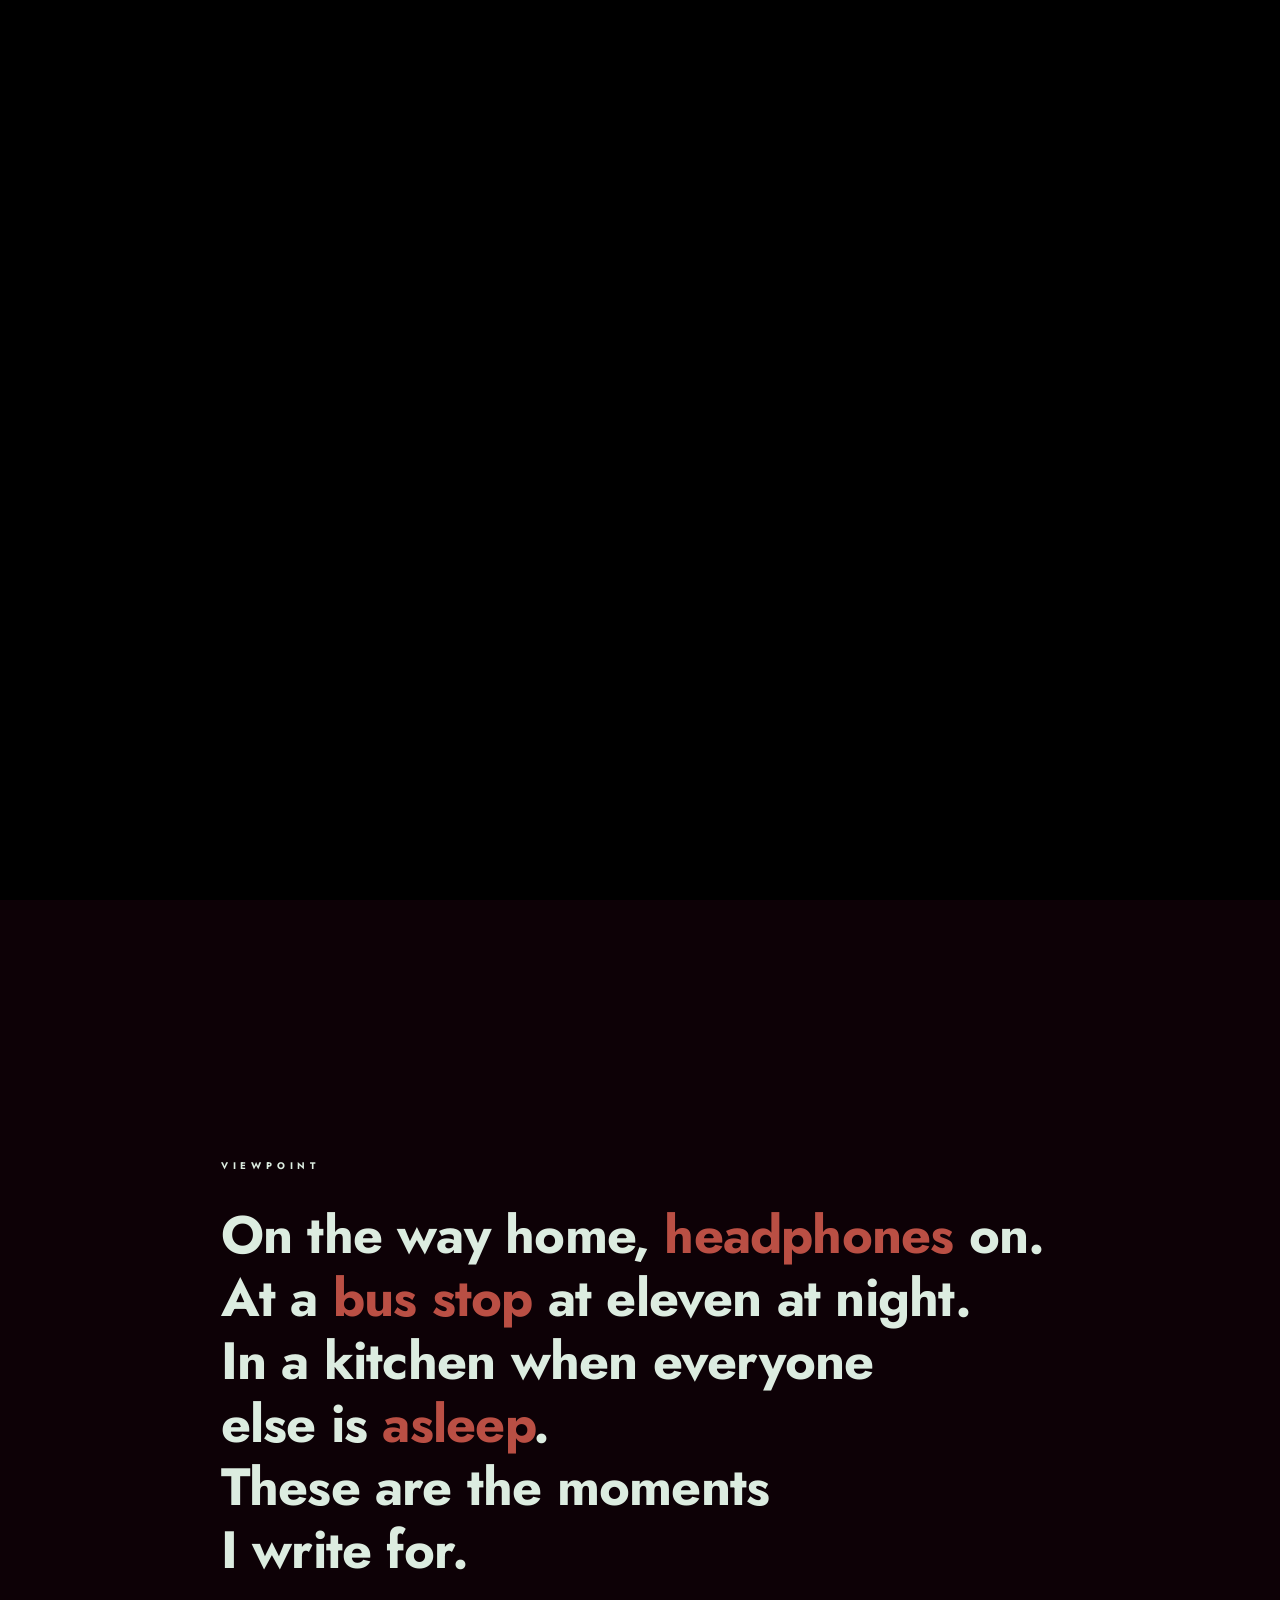
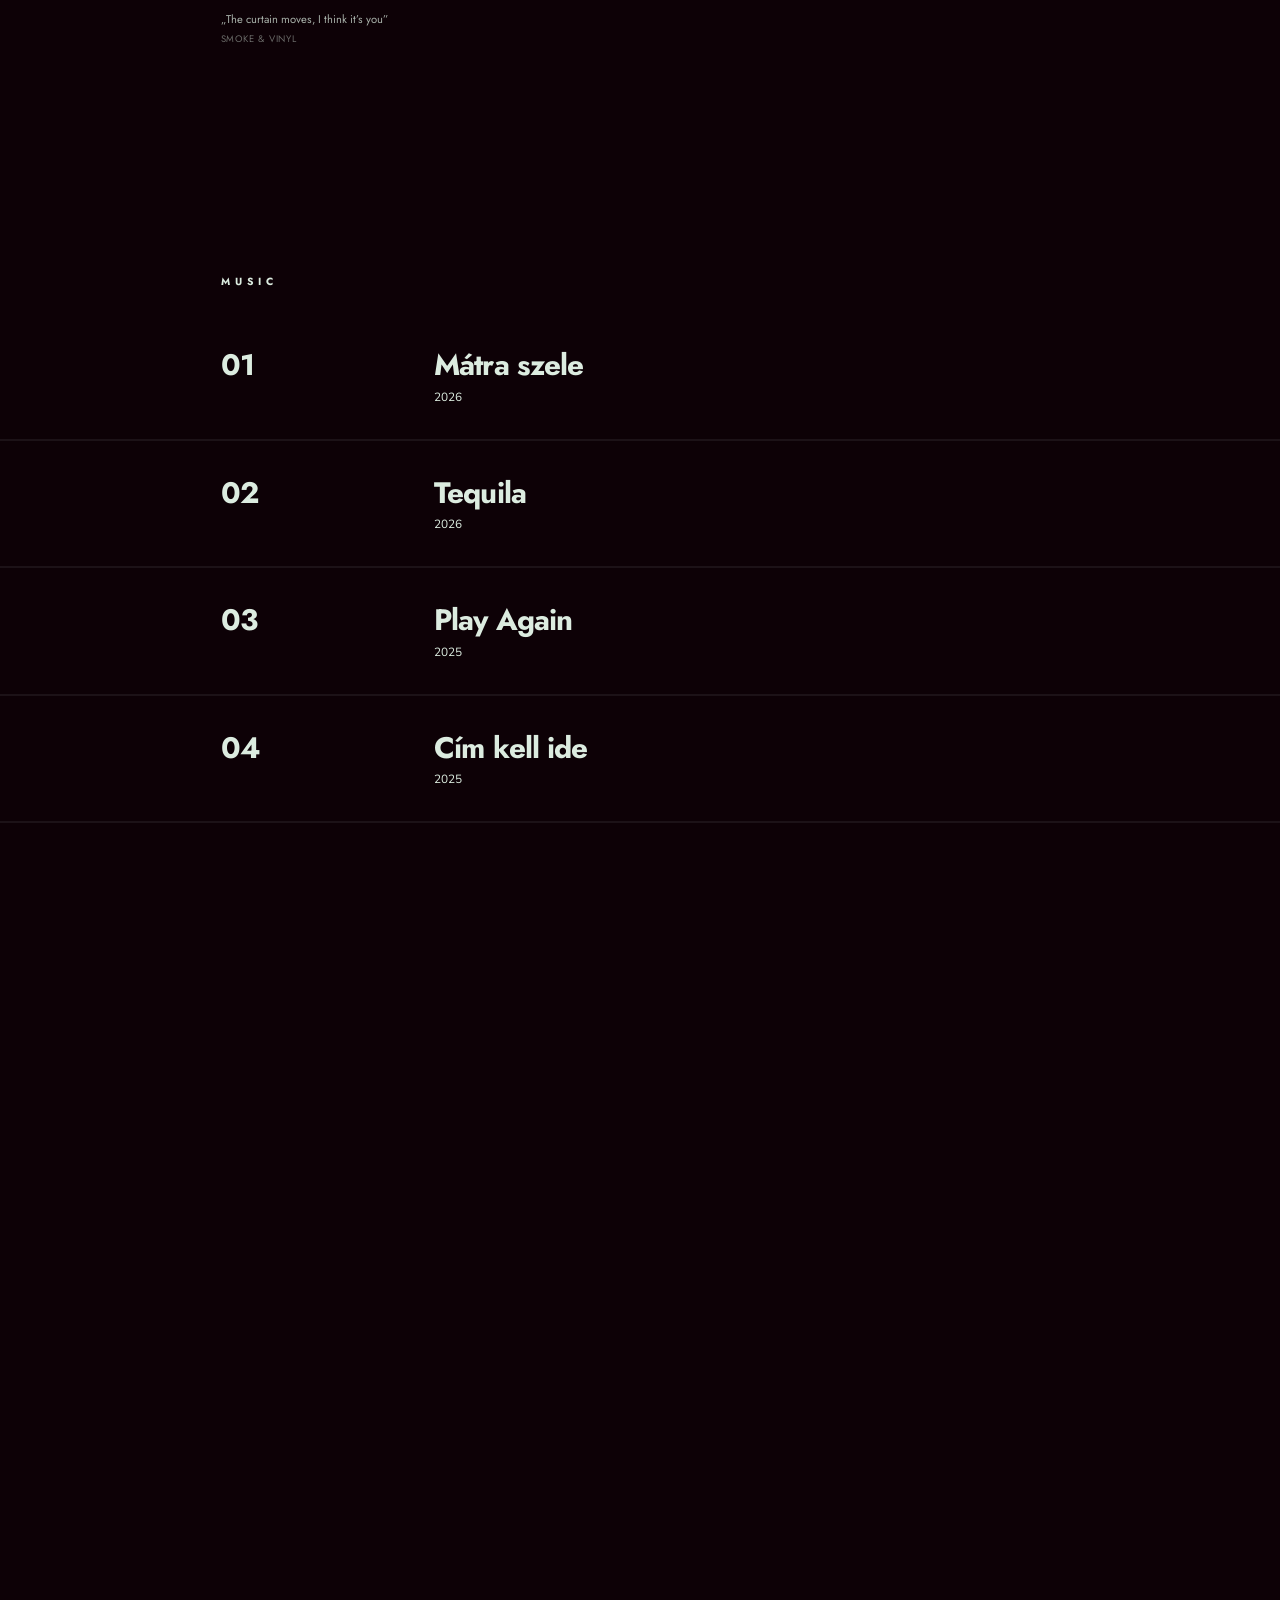
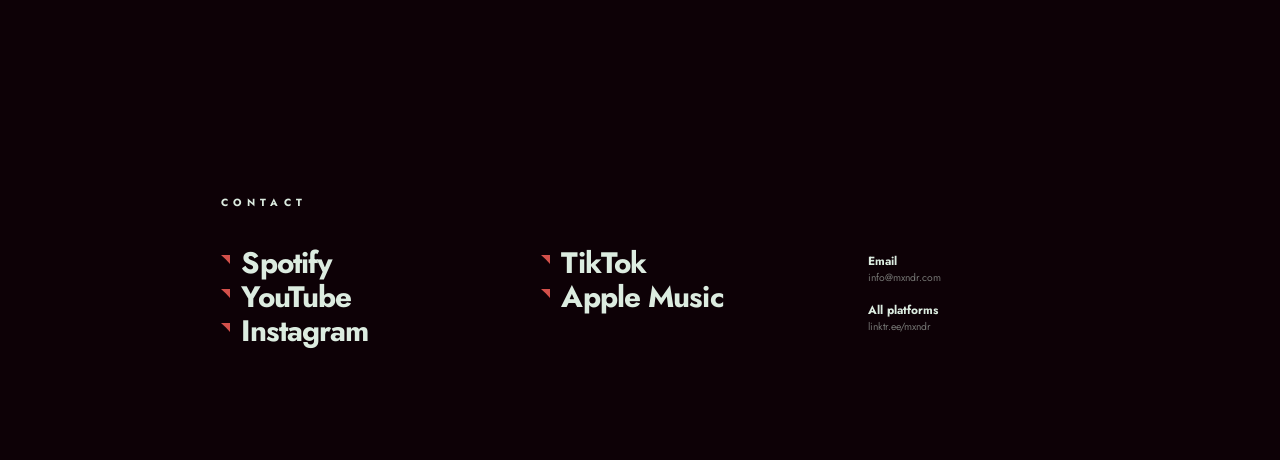
==== commit 38c68a5a: "Uj szovegek ket nyelven (B szlogen, rovid Nezopont), vicces platformnevek a kontaktnal, egy Linktree" ====
--- a/index.html
+++ b/index.html
@@ -205,6 +205,15 @@
 .szo-valt, .szo-valt-piros{ font-size: inherit !important; line-height: inherit !important; }
 .szo-valt{ color: #BA4F44; }        /* sotet retegen a markajel akcentus */
 .szo-valt-piros{ color: #0E050A; }  /* piros hatteren sotet, mert az akcentus a sajat hattere */
+/* SZETESO SOROK (2026-09-29, Ender iPhone-os kepe): a Nezopont bekezdes soraiba a motor
+   sorra-bonto szkriptje (ha fut) belso elemeket tesz, es azok a ".scroll-paragraph-mask *
+   { font-size:5rem !important }" szabalyt kapjak: a szoveg kicsi marad, de minden sor a nagy
+   betumeret sormagassagat foglalja, igy a sorok szetesnek. A bekezdes MINDEN leszarmazottja
+   ugyanazt a meretet kapja, erosebb szelektorral. Asztali gepen ez ugyanaz az ertek, mint eddig. */
+html body .about_content_desc .nezopont-blokk,
+html body .about_content_desc .nezopont-blokk *{
+  font-size: min(4.5rem, 4.1vw) !important; line-height: 1.2 !important;
+}
 .nezopont-idezet{ margin-top: 2.4rem; font-size: .95rem; line-height: 1.6; opacity: .75; }
 .nezopont-idezet_dal{ display:block; margin-top:.35rem; font-size:.8rem; letter-spacing:.08em;
   text-transform: uppercase; opacity:.6; }
@@ -257,11 +266,11 @@
 .h2, h2, .about_content_desc, .work_content_desc{ line-height:1.12 !important; }
 h3, .h3{ line-height:1.15 !important; }
 </style>
-<!-- og:image, og:url es canonical KIVEVE 2026-08-31: a referencia-oldalrol maradt bent, es a nem letezo "https://mxndr" domainre mutatott. Egy ROSSZ kanonikus rosszabb, mint a semmi. Amint el a valodi domain, ezt a harmat vissza kell tenni a helyes cimmel. --></head><body class="home js-ready is-ready is-loaded is-enter" style="overflow: auto;"><video id="hero-bg-video" data-pc="" data-mobile="" muted playsinline style="display:none!important;width:0;height:0"></video><div class="js-page-loading" style="position:fixed;width:0;height:0;overflow:hidden;opacity:0;pointer-events:none"><div class="js-page-loading_inner" id="js-page-loading_text"><span class="js-loading_text"></span></div><button id="js-page-loading_start" type="button"></button><div id="page-loading_logo"></div></div></div><header class="header js-header"><div class="header_logo js-header_logo"><a class="link-logo" aria-label="Home page" href="/" style="transform: translate(0px, 0px);"><img src="assets/images/max-ender.png" alt="MAX ENDER" class="logo-img"></a></div><div class="header_menu"><ul class="header_menu_list ul__reset"><li class="header_menu_item js-cursor-contract is-active"><a href="#about" class="desc text-uppercase has-tag-handle js-nav"><span class="header_menu_item_inner"><span class="header_menu_item_link header_menu_item_link__deep" data-hu="Nézőpont" data-en="Viewpoint">Nézőpont</span> <span class="header_menu_item_link header_menu_item_link__active" data-hu="Nézőpont" data-en="Viewpoint">Nézőpont</span></span></a></li><li class="header_menu_item js-cursor-contract"><a href="#work" class="desc text-uppercase has-tag-handle js-nav"><span class="header_menu_item_inner"><span class="header_menu_item_link header_menu_item_link__deep" data-hu="Zene" data-en="Music">Zene</span> <span class="header_menu_item_link header_menu_item_link__active" data-hu="Zene" data-en="Music">Zene</span></span></a></li><li class="header_menu_item js-cursor-contract"><a href="#video" class="desc text-uppercase has-tag-handle js-nav"><span class="header_menu_item_inner"><span class="header_menu_item_link header_menu_item_link__deep" data-hu="Világ" data-en="World">Világ</span> <span class="header_menu_item_link header_menu_item_link__active" data-hu="Világ" data-en="World">Világ</span></span></a></li><li class="header_menu_item js-cursor-contract"><a href="#contact" class="desc text-uppercase has-tag-handle js-nav"><span class="header_menu_item_inner"><span class="header_menu_item_link header_menu_item_link__deep" data-hu="Kapcsolat" data-en="Contact">Kapcsolat</span> <span class="header_menu_item_link header_menu_item_link__active" data-hu="Kapcsolat" data-en="Contact">Kapcsolat</span></span></a></li></ul><button type="button" class="lang-switch js-lang" data-hu="EN" data-en="HU">EN</button></div></header><main class="main-layer js-pageContent"><div class="layer layer__dark"><div class="container"><div id="about"><div class="hero" style="--pr-height: 842.125px;"><div class="hero_bg" data-lenis-parallax=".5" style="--offset-parallax: 0px;"><div class="w-100 h-100 js-anim--scale anim--fade is-handler is-anim-handler is-anim-completed" data-screen-offset="0.3" style=""><img id="hero-bg-image" src="assets/images/hero.png" alt="Magyar puszta, kopott used-future latvanyvilag"></div></div><div class="hero_content"><div class="row justify-content-center"><div class="col-lg-4 col-sm-8 col-12 hero_content_inner js-cursor-extend"><h6 class="text-center hero_content_inner_subtitle js-anim--lines--sim anim--lines only--line-mask is-handler is-anim-handler is-running" data-screen-offset="0.8"><img src="assets/images/mxndr-felirat.png" alt="MXNDR" class="wordmark-img"></h6><h1 class="text-center  mb-0 " data-screen-offset="0.6">Vannak érzések<br><strong>amikre<br>nincs szó</strong></h1></div></div></div></div><div class="about js-about" id="about"><div class="row about_me"><div class="col-lg-8 col-sm-10 col-12 offset-lg-2 offset-sm-1"><div class="about_content container_content js-cursor-extend"><h2 class="about_content_label body-text text-uppercase" data-hu="Nézőpont" data-en="Viewpoint">Nézőpont</h2><div class="about_content_desc h2 scroll-paragraph-parent"><div class="scroll-paragraph-mask is-masking"><p class="nezopont-blokk">A zene számomra ecset, a vászon<br><span class="szo-valt">a befogadóban</span> van. Lesznek<br>pillanatok, amikor pont ott<br>szólal meg, ahol <span class="szo-valt">valakinek</span><br>éppen <span class="szo-valt">hallania</span> kell.</p><p class="nezopont-blokk">Sokan ezekért a pillanatokért<br>hallgatunk zenét: hogy elinduljon<br><span class="szo-valt">bennünk</span> valami, hogy kimondja<br><span class="szo-valt">helyettünk</span> azt, amit nem <span class="szo-valt">tudtunk</span><br>szavakba önteni.</p></div></div><div class="scroll-paragraph-mask is-bg"><p class="nezopont-blokk">A zene számomra ecset, a vászon<br><span class="szo-valt">a befogadóban</span> van. Lesznek<br>pillanatok, amikor pont ott<br>szólal meg, ahol <span class="szo-valt">valakinek</span><br>éppen <span class="szo-valt">hallania</span> kell.</p><p class="nezopont-blokk">Sokan ezekért a pillanatokért<br>hallgatunk zenét: hogy elinduljon<br><span class="szo-valt">bennünk</span> valami, hogy kimondja<br><span class="szo-valt">helyettünk</span> azt, amit nem <span class="szo-valt">tudtunk</span><br>szavakba önteni.</p></div><p class="nezopont-idezet"><span class="nezopont-idezet_sor">„The curtain moves, I think it’s you”</span><span class="nezopont-idezet_dal">Smoke &amp; Vinyl</span></p></div></div></div></div></div></div></div><div id="work"><div class="work" id="work"><div class="work_history"><div class="row work_heading work_history_heading"><div class="col-lg-8 col-sm-10 offset-lg-2 offset-sm-1 col-12"><h2 class="work_content_label container_content body-text text-uppercase mb-0" data-hu="Zene" data-en="Music">Zene</h2></div></div><div class="heading-mask heading-mask__now"><div class="heading-mask_el container_content heading-mask_el__deep"><div class="row"><div class="col-sm-2 offset-lg-2 offset-sm-1 col-3"><div class="simple-masking"><div class="simple-masking_el"><span class="h3 mb-1">01</span></div></div></div><div class="col-lg-6 col-sm-8 col-9"><div class="simple-masking_el js-simple-masking_el js-cursor-contract"><h3 class="h3 mb-1">Mátra szele</h3><p class="mb-0 desc font-400">2026</p></div></div></div></div><div class="heading-mask_el container_content heading-mask_el__masking"><div class="row"><div class="col-sm-2 offset-lg-2 offset-sm-1 col-3"><div class="simple-masking"><div class="simple-masking_el"><span class="h3 mb-1 text-dark">01</span></div></div></div><div class="col-lg-6 col-sm-8 col-9"><div class="simple-masking_el"><p class="h3 mb-1 text-dark">Mátra szele</p><p class="mb-0 desc font-400 text-dark">2026</p></div></div></div></div></div><div class="heading-mask"><div class="heading-mask_el container_content heading-mask_el__deep"><div class="row"><div class="col-sm-2 offset-lg-2 offset-sm-1 col-3"><div class="simple-masking"><div class="simple-masking_el"><span class="h3 mb-1">02</span></div></div></div><div class="col-lg-6 col-sm-8 col-9"><div class="simple-masking_el js-simple-masking_el js-cursor-contract"><h3 class="h3 mb-1">Tequila</h3><p class="mb-0 desc font-400">2026</p></div></div></div></div><div class="heading-mask_el container_content heading-mask_el__masking"><div class="row"><div class="col-sm-2 offset-lg-2 offset-sm-1 col-3"><div class="simple-masking"><div class="simple-masking_el"><span class="h3 mb-1 text-dark">02</span></div></div></div><div class="col-lg-6 col-sm-8 col-9"><div class="simple-masking_el"><p class="h3 mb-1 text-dark">Tequila</p><p class="mb-0 desc font-400 text-dark">2026</p></div></div></div></div></div><div class="heading-mask"><div class="heading-mask_el container_content heading-mask_el__deep"><div class="row"><div class="col-sm-2 offset-lg-2 offset-sm-1 col-3"><div class="simple-masking"><div class="simple-masking_el"><span class="h3 mb-1">03</span></div></div></div><div class="col-lg-6 col-sm-8 col-9"><div class="simple-masking_el js-simple-masking_el js-cursor-contract"><h3 class="h3 mb-1">Play Again</h3><p class="mb-0 desc font-400">2025</p></div></div></div></div><div class="heading-mask_el container_content heading-mask_el__masking"><div class="row"><div class="col-sm-2 offset-lg-2 offset-sm-1 col-3"><div class="simple-masking"><div class="simple-masking_el"><span class="h3 mb-1 text-dark">03</span></div></div></div><div class="col-lg-6 col-sm-8 col-9"><div class="simple-masking_el"><p class="h3 mb-1 text-dark">Play Again</p><p class="mb-0 desc font-400 text-dark">2025</p></div></div></div></div></div><div class="heading-mask"><div class="heading-mask_el container_content heading-mask_el__deep"><div class="row"><div class="col-sm-2 offset-lg-2 offset-sm-1 col-3"><div class="simple-masking"><div class="simple-masking_el"><span class="h3 mb-1">04</span></div></div></div><div class="col-lg-6 col-sm-8 col-9"><div class="simple-masking_el js-simple-masking_el js-cursor-contract"><h3 class="h3 mb-1">Cím kell ide</h3><p class="mb-0 desc font-400">2025</p></div></div></div></div><div class="heading-mask_el container_content heading-mask_el__masking"><div class="row"><div class="col-sm-2 offset-lg-2 offset-sm-1 col-3"><div class="simple-masking"><div class="simple-masking_el"><span class="h3 mb-1 text-dark">04</span></div></div></div><div class="col-lg-6 col-sm-8 col-9"><div class="simple-masking_el"><p class="h3 mb-1 text-dark">Cím kell ide</p><p class="mb-0 desc font-400 text-dark">2025</p></div></div></div></div></div></div></div><div class="video" id="video"><div class="reel" id="video">
+<!-- og:image, og:url es canonical KIVEVE 2026-08-31: a referencia-oldalrol maradt bent, es a nem letezo "https://mxndr" domainre mutatott. Egy ROSSZ kanonikus rosszabb, mint a semmi. Amint el a valodi domain, ezt a harmat vissza kell tenni a helyes cimmel. --></head><body class="home js-ready is-ready is-loaded is-enter" style="overflow: auto;"><video id="hero-bg-video" data-pc="" data-mobile="" muted playsinline style="display:none!important;width:0;height:0"></video><div class="js-page-loading" style="position:fixed;width:0;height:0;overflow:hidden;opacity:0;pointer-events:none"><div class="js-page-loading_inner" id="js-page-loading_text"><span class="js-loading_text"></span></div><button id="js-page-loading_start" type="button"></button><div id="page-loading_logo"></div></div></div><header class="header js-header"><div class="header_logo js-header_logo"><a class="link-logo" aria-label="Home page" href="/" style="transform: translate(0px, 0px);"><img src="assets/images/max-ender.png" alt="MAX ENDER" class="logo-img"></a></div><div class="header_menu"><ul class="header_menu_list ul__reset"><li class="header_menu_item js-cursor-contract is-active"><a href="#about" class="desc text-uppercase has-tag-handle js-nav"><span class="header_menu_item_inner"><span class="header_menu_item_link header_menu_item_link__deep" data-hu="Nézőpont" data-en="Viewpoint">Nézőpont</span> <span class="header_menu_item_link header_menu_item_link__active" data-hu="Nézőpont" data-en="Viewpoint">Nézőpont</span></span></a></li><li class="header_menu_item js-cursor-contract"><a href="#work" class="desc text-uppercase has-tag-handle js-nav"><span class="header_menu_item_inner"><span class="header_menu_item_link header_menu_item_link__deep" data-hu="Zene" data-en="Music">Zene</span> <span class="header_menu_item_link header_menu_item_link__active" data-hu="Zene" data-en="Music">Zene</span></span></a></li><li class="header_menu_item js-cursor-contract"><a href="#video" class="desc text-uppercase has-tag-handle js-nav"><span class="header_menu_item_inner"><span class="header_menu_item_link header_menu_item_link__deep" data-hu="Világ" data-en="World">Világ</span> <span class="header_menu_item_link header_menu_item_link__active" data-hu="Világ" data-en="World">Világ</span></span></a></li><li class="header_menu_item js-cursor-contract"><a href="#contact" class="desc text-uppercase has-tag-handle js-nav"><span class="header_menu_item_inner"><span class="header_menu_item_link header_menu_item_link__deep" data-hu="Kapcsolat" data-en="Contact">Kapcsolat</span> <span class="header_menu_item_link header_menu_item_link__active" data-hu="Kapcsolat" data-en="Contact">Kapcsolat</span></span></a></li></ul><button type="button" class="lang-switch js-lang" data-hu="EN" data-en="HU">EN</button></div></header><main class="main-layer js-pageContent"><div class="layer layer__dark"><div class="container"><div id="about"><div class="hero" style="--pr-height: 842.125px;"><div class="hero_bg" data-lenis-parallax=".5" style="--offset-parallax: 0px;"><div class="w-100 h-100 js-anim--scale anim--fade is-handler is-anim-handler is-anim-completed" data-screen-offset="0.3" style=""><img id="hero-bg-image" src="assets/images/hero.png" alt="Magyar puszta, kopott used-future latvanyvilag"></div></div><div class="hero_content"><div class="row justify-content-center"><div class="col-lg-4 col-sm-8 col-12 hero_content_inner js-cursor-extend"><h6 class="text-center hero_content_inner_subtitle js-anim--lines--sim anim--lines only--line-mask is-handler is-anim-handler is-running" data-screen-offset="0.8"><img src="assets/images/mxndr-felirat.png" alt="MXNDR" class="wordmark-img"></h6><h1 class="text-center  mb-0 " data-screen-offset="0.6" data-hu-html="Vannak érzések&lt;br&gt;&lt;strong&gt;amikre&lt;br&gt;nincs szó&lt;/strong&gt;" data-en-html="Some feelings&lt;br&gt;&lt;strong&gt;never&lt;br&gt;find words&lt;/strong&gt;">Vannak érzések<br><strong>amikre<br>nincs szó</strong></h1></div></div></div></div><div class="about js-about" id="about"><div class="row about_me"><div class="col-lg-8 col-sm-10 col-12 offset-lg-2 offset-sm-1"><div class="about_content container_content js-cursor-extend"><h2 class="about_content_label body-text text-uppercase" data-hu="Nézőpont" data-en="Viewpoint">Nézőpont</h2><div class="about_content_desc h2 scroll-paragraph-parent"><div class="scroll-paragraph-mask is-masking"><p class="nezopont-blokk" data-hu-html="Hazafelé a &lt;span class=&quot;szo-valt&quot;&gt;fülhallgatóban&lt;/span&gt;.&lt;br&gt;Este tizenegykor a &lt;span class=&quot;szo-valt&quot;&gt;buszmegállóban&lt;/span&gt;.&lt;br&gt;Egy konyhában, amikor&lt;br&gt;már mindenki &lt;span class=&quot;szo-valt&quot;&gt;alszik&lt;/span&gt;.&lt;br&gt;Ezekre a pillanatokra&lt;br&gt;írom a dalokat." data-en-html="On the way home, &lt;span class=&quot;szo-valt&quot;&gt;headphones&lt;/span&gt; on.&lt;br&gt;At a &lt;span class=&quot;szo-valt&quot;&gt;bus stop&lt;/span&gt; at eleven at night.&lt;br&gt;In a kitchen when everyone&lt;br&gt;else is &lt;span class=&quot;szo-valt&quot;&gt;asleep&lt;/span&gt;.&lt;br&gt;These are the moments&lt;br&gt;I write for.">Hazafelé a <span class="szo-valt">fülhallgatóban</span>.<br>Este tizenegykor a <span class="szo-valt">buszmegállóban</span>.<br>Egy konyhában, amikor<br>már mindenki <span class="szo-valt">alszik</span>.<br>Ezekre a pillanatokra<br>írom a dalokat.</p></div></div><div class="scroll-paragraph-mask is-bg"><p class="nezopont-blokk" data-hu-html="Hazafelé a &lt;span class=&quot;szo-valt&quot;&gt;fülhallgatóban&lt;/span&gt;.&lt;br&gt;Este tizenegykor a &lt;span class=&quot;szo-valt&quot;&gt;buszmegállóban&lt;/span&gt;.&lt;br&gt;Egy konyhában, amikor&lt;br&gt;már mindenki &lt;span class=&quot;szo-valt&quot;&gt;alszik&lt;/span&gt;.&lt;br&gt;Ezekre a pillanatokra&lt;br&gt;írom a dalokat." data-en-html="On the way home, &lt;span class=&quot;szo-valt&quot;&gt;headphones&lt;/span&gt; on.&lt;br&gt;At a &lt;span class=&quot;szo-valt&quot;&gt;bus stop&lt;/span&gt; at eleven at night.&lt;br&gt;In a kitchen when everyone&lt;br&gt;else is &lt;span class=&quot;szo-valt&quot;&gt;asleep&lt;/span&gt;.&lt;br&gt;These are the moments&lt;br&gt;I write for.">Hazafelé a <span class="szo-valt">fülhallgatóban</span>.<br>Este tizenegykor a <span class="szo-valt">buszmegállóban</span>.<br>Egy konyhában, amikor<br>már mindenki <span class="szo-valt">alszik</span>.<br>Ezekre a pillanatokra<br>írom a dalokat.</p></div><p class="nezopont-idezet"><span class="nezopont-idezet_sor">„The curtain moves, I think it’s you”</span><span class="nezopont-idezet_dal">Smoke &amp; Vinyl</span></p></div></div></div></div></div></div></div><div id="work"><div class="work" id="work"><div class="work_history"><div class="row work_heading work_history_heading"><div class="col-lg-8 col-sm-10 offset-lg-2 offset-sm-1 col-12"><h2 class="work_content_label container_content body-text text-uppercase mb-0" data-hu="Zene" data-en="Music">Zene</h2></div></div><div class="heading-mask heading-mask__now"><div class="heading-mask_el container_content heading-mask_el__deep"><div class="row"><div class="col-sm-2 offset-lg-2 offset-sm-1 col-3"><div class="simple-masking"><div class="simple-masking_el"><span class="h3 mb-1">01</span></div></div></div><div class="col-lg-6 col-sm-8 col-9"><div class="simple-masking_el js-simple-masking_el js-cursor-contract"><h3 class="h3 mb-1">Mátra szele</h3><p class="mb-0 desc font-400">2026</p></div></div></div></div><div class="heading-mask_el container_content heading-mask_el__masking"><div class="row"><div class="col-sm-2 offset-lg-2 offset-sm-1 col-3"><div class="simple-masking"><div class="simple-masking_el"><span class="h3 mb-1 text-dark">01</span></div></div></div><div class="col-lg-6 col-sm-8 col-9"><div class="simple-masking_el"><p class="h3 mb-1 text-dark">Mátra szele</p><p class="mb-0 desc font-400 text-dark">2026</p></div></div></div></div></div><div class="heading-mask"><div class="heading-mask_el container_content heading-mask_el__deep"><div class="row"><div class="col-sm-2 offset-lg-2 offset-sm-1 col-3"><div class="simple-masking"><div class="simple-masking_el"><span class="h3 mb-1">02</span></div></div></div><div class="col-lg-6 col-sm-8 col-9"><div class="simple-masking_el js-simple-masking_el js-cursor-contract"><h3 class="h3 mb-1">Tequila</h3><p class="mb-0 desc font-400">2026</p></div></div></div></div><div class="heading-mask_el container_content heading-mask_el__masking"><div class="row"><div class="col-sm-2 offset-lg-2 offset-sm-1 col-3"><div class="simple-masking"><div class="simple-masking_el"><span class="h3 mb-1 text-dark">02</span></div></div></div><div class="col-lg-6 col-sm-8 col-9"><div class="simple-masking_el"><p class="h3 mb-1 text-dark">Tequila</p><p class="mb-0 desc font-400 text-dark">2026</p></div></div></div></div></div><div class="heading-mask"><div class="heading-mask_el container_content heading-mask_el__deep"><div class="row"><div class="col-sm-2 offset-lg-2 offset-sm-1 col-3"><div class="simple-masking"><div class="simple-masking_el"><span class="h3 mb-1">03</span></div></div></div><div class="col-lg-6 col-sm-8 col-9"><div class="simple-masking_el js-simple-masking_el js-cursor-contract"><h3 class="h3 mb-1">Play Again</h3><p class="mb-0 desc font-400">2025</p></div></div></div></div><div class="heading-mask_el container_content heading-mask_el__masking"><div class="row"><div class="col-sm-2 offset-lg-2 offset-sm-1 col-3"><div class="simple-masking"><div class="simple-masking_el"><span class="h3 mb-1 text-dark">03</span></div></div></div><div class="col-lg-6 col-sm-8 col-9"><div class="simple-masking_el"><p class="h3 mb-1 text-dark">Play Again</p><p class="mb-0 desc font-400 text-dark">2025</p></div></div></div></div></div><div class="heading-mask"><div class="heading-mask_el container_content heading-mask_el__deep"><div class="row"><div class="col-sm-2 offset-lg-2 offset-sm-1 col-3"><div class="simple-masking"><div class="simple-masking_el"><span class="h3 mb-1">04</span></div></div></div><div class="col-lg-6 col-sm-8 col-9"><div class="simple-masking_el js-simple-masking_el js-cursor-contract"><h3 class="h3 mb-1">Cím kell ide</h3><p class="mb-0 desc font-400">2025</p></div></div></div></div><div class="heading-mask_el container_content heading-mask_el__masking"><div class="row"><div class="col-sm-2 offset-lg-2 offset-sm-1 col-3"><div class="simple-masking"><div class="simple-masking_el"><span class="h3 mb-1 text-dark">04</span></div></div></div><div class="col-lg-6 col-sm-8 col-9"><div class="simple-masking_el"><p class="h3 mb-1 text-dark">Cím kell ide</p><p class="mb-0 desc font-400 text-dark">2025</p></div></div></div></div></div></div></div><div class="video" id="video"><div class="reel" id="video">
   <video class="js-reel-bg reel__bg" src="assets/video/reel-loop.mp4" muted playsinline loop preload="metadata"></video>
   <div class="reel__hit js-reel-open" role="button" tabindex="0" aria-label="Lejátszás"></div>
   <div class="reel__cursor js-reel-cursor"><span data-hu="Lejátszás" data-en="Play">Lejátszás</span></div>
-</div></div></div><div class="contact container_content" id="contact"><div class="row"><div class="col-lg-8 col-sm-10 col-12 offset-lg-2 offset-sm-1"><h2 class="contact_label body-text text-uppercase" data-hu="Kapcsolat" data-en="Contact">Kapcsolat</h2></div></div><div class="row"><div class="col-lg-3 col-sm-5 offset-lg-2 offset-sm-1 col-12"><ul class="ul__reset"><li class="heading-mask social-link js-cursor-contract heading-mask__now h3"><div class="heading-mask_el heading-mask_el__deep"><a href="https://open.spotify.com/" class="contact_link" target="_blank" data-hu="Spotify" data-en="Spotify">Spotify</a></div><div class="heading-mask_el heading-mask_el__masking"><a href="https://open.spotify.com/" class="text-dark contact_link" target="_blank" data-hu="A teljes katalógus" data-en="The full catalogue">A teljes katalógus</a></div></li><li class="heading-mask social-link js-cursor-contract heading-mask__now h3"><div class="heading-mask_el heading-mask_el__deep"><a href="https://www.youtube.com/@mxndr" class="contact_link" target="_blank" data-hu="YouTube" data-en="YouTube">YouTube</a></div><div class="heading-mask_el heading-mask_el__masking"><a href="https://www.youtube.com/@mxndr" class="text-dark contact_link" target="_blank" data-hu="Klipek" data-en="Videos">Klipek</a></div></li><li class="heading-mask social-link js-cursor-contract heading-mask__now h3"><div class="heading-mask_el heading-mask_el__deep"><a href="https://www.instagram.com/mxndr.music" class="contact_link" target="_blank" data-hu="Instagram" data-en="Instagram">Instagram</a></div><div class="heading-mask_el heading-mask_el__masking"><a href="https://www.instagram.com/mxndr.music" class="text-dark contact_link" target="_blank" data-hu="Napi kép" data-en="Daily picture">Napi kép</a></div></li></ul></div><div class="col-lg-3 col-sm-5 col-12"><ul class="ul__reset"><li class="heading-mask social-link js-cursor-contract heading-mask__now h3"><div class="heading-mask_el heading-mask_el__deep"><a href="https://www.tiktok.com/@mxndr.music" class="contact_link" target="_blank" data-hu="TikTok" data-en="TikTok">TikTok</a></div><div class="heading-mask_el heading-mask_el__masking"><a href="https://www.tiktok.com/@mxndr.music" class="text-dark contact_link" target="_blank" data-hu="Rövid videó" data-en="Short video">Rövid videó</a></div></li><li class="heading-mask social-link js-cursor-contract heading-mask__now h3"><div class="heading-mask_el heading-mask_el__deep"><a href="https://music.apple.com/" class="contact_link" target="_blank" data-hu="Apple Music" data-en="Apple Music">Apple Music</a></div><div class="heading-mask_el heading-mask_el__masking"><a href="https://music.apple.com/" class="text-dark contact_link" target="_blank" data-hu="Ugyanaz, máshol" data-en="Same, elsewhere">Ugyanaz, máshol</a></div></li><li class="heading-mask social-link js-cursor-contract heading-mask__now h3"><div class="heading-mask_el heading-mask_el__deep"><a href="https://linktr.ee/mxndr" class="contact_link" target="_blank" data-hu="Linktree" data-en="Linktree">Linktree</a></div><div class="heading-mask_el heading-mask_el__masking"><a href="https://linktr.ee/mxndr" class="text-dark contact_link" target="_blank" data-hu="Minden link" data-en="Every link">Minden link</a></div></li></ul></div><div class="col-lg-3 col-12 contact_content"><div class="row"><div class="col-lg-12 col-sm-5 offset-lg-0 offset-sm-1 col-12"><div class="heading-mask contact_info contact_info__top js-cursor-contract heading-mask__now"><div class="heading-mask_el heading-mask_el__deep"><span class="h4 d-block" data-hu="E-mail" data-en="Email">E-mail</span> <a class="sub-content" href="mailto:info@mxndr.com">info@mxndr.com</a></div><div class="heading-mask_el heading-mask_el__masking"><span class="h4 d-block text-dark" data-hu="Mindet elolvasom" data-en="I read every one">Mindet elolvasom</span> <a class="sub-content text-dark" href="mailto:info@mxndr.com">info@mxndr.com</a></div></div></div><div class="col-lg-12 col-sm-5 col-12"><div class="heading-mask contact_info js-cursor-contract heading-mask__now"><div class="heading-mask_el heading-mask_el__deep"><span class="h4 d-block" data-hu="Gyűjtőlap" data-en="All platforms">Gyűjtőlap</span> <a class="sub-content" href="tel:linktr.ee/mxndr">linktr.ee/mxndr</a></div><div class="heading-mask_el heading-mask_el__masking"><span class="h4 d-block text-dark" data-hu="Minden platform egy helyen" data-en="Everything in one place">Minden platform egy helyen</span> <a class="sub-content text-dark" href="tel:linktr.ee/mxndr">linktr.ee/mxndr</a></div></div></div></div></div></div></div></div></div><div class="frame-mobile"></div><button id="js-btn_clipPath" class="btn_clipPath"><span class="btn_clipPath_inner"><span class="btn_clipPath_image btn_clipPath_image__ring"><img src="assets/icons/ic-text-ring.svg" alt="ic-text-ring"> </span><span class="btn_clipPath_image btn_clipPath_image__touch"><img src="assets/icons/ic-touch.svg" alt="ic-touch"></span></span></button></div><div class="layer layer__red js-masker" style="--size: 375px; --x: 719px; --y: 503px;"><div class="container"><div class="hero hero__red"><div class="hero_content"><div class="row justify-content-center"><div class="col-lg-4 col-sm-8 col-12 hero_content_inner"><span class="text-center h6 hero_content_inner_subtitle text-dark"><img src="assets/images/max-ender.png" alt="MAX ENDER" class="wordmark-img wordmark-img--alt"></span><h1 class="text-center text-dark  mb-0 " data-screen-offset="0.6">Vannak érzések<br><strong>amikre<br>van zene</strong></h1></div></div></div></div><div class="about about__red"><div class="row about_me"><div class="col-lg-8 col-sm-10 col-12 offset-lg-2 offset-sm-1"><div class="about_content container_content"><p class="about_content_label body-text text-uppercase text-dark" data-hu="Nézőpont" data-en="Viewpoint">Nézőpont</p><div class="about_content_desc h2"><div class="scroll-paragraph-mask text-dark"><p class="nezopont-blokk">A zene számomra ecset, a vászon<br><span class="szo-valt-piros">benned</span> van. Lesznek<br>pillanatok, amikor pont ott<br>szólal meg, ahol <span class="szo-valt-piros">neked</span><br>éppen <span class="szo-valt-piros">hallanod</span> kell.</p><p class="nezopont-blokk">Sokan ezekért a pillanatokért<br>hallgatunk zenét: hogy elinduljon<br><span class="szo-valt-piros">benned</span> valami, hogy kimondja<br><span class="szo-valt-piros">helyetted</span> azt, amit nem <span class="szo-valt-piros">tudtál</span><br>szavakba önteni.</p></div></div></div></div></div></div><div class="work work__red"><div class="work_history op-0"><div class="row work_heading work_history_heading"><div class="col-lg-8 col-sm-10 offset-lg-2 offset-sm-1 col-12"><p class="work_content_label body-text text-uppercase container_content mb-0 text-dark" data-hu="Zene" data-en="Music">Zene</p></div></div><div class="heading-mask heading-mask__now"><div class="heading-mask_el container_content heading-mask_el__deep"><div class="row"><div class="col-sm-2 offset-lg-2 offset-sm-1 col-3"><div class="simple-masking"><div class="simple-masking_el"><span class="h3 mb-1 text-dark">01</span></div></div></div><div class="col-lg-6 col-sm-8 col-9"><div class="simple-masking_el"><p class="h3 mb-1 text-dark">Mátra szele</p><p class="mb-0 desc font-400 text-dark">2026</p></div></div></div></div><div class="heading-mask_el container_content heading-mask_el__masking"><div class="row"><div class="col-sm-2 offset-lg-2 offset-sm-1 col-3"><div class="simple-masking"><div class="simple-masking_el"><span class="h3 mb-1 text-dark">01</span></div></div></div><div class="col-lg-6 col-sm-8 col-9"><div class="simple-masking_el"><p class="h3 mb-1 text-dark">Mátra szele</p><p class="mb-0 desc font-400 text-dark">2026</p></div></div></div></div></div><div class="heading-mask"><div class="heading-mask_el container_content heading-mask_el__deep"><div class="row"><div class="col-sm-2 offset-lg-2 offset-sm-1 col-3"><div class="simple-masking"><div class="simple-masking_el"><span class="h3 mb-1 text-dark">02</span></div></div></div><div class="col-lg-6 col-sm-8 col-9"><div class="simple-masking_el"><p class="h3 mb-1 text-dark">Tequila</p><p class="mb-0 desc font-400 text-dark">2026</p></div></div></div></div><div class="heading-mask_el container_content heading-mask_el__masking"><div class="row"><div class="col-sm-2 offset-lg-2 offset-sm-1 col-3"><div class="simple-masking"><div class="simple-masking_el"><span class="h3 mb-1 text-dark">02</span></div></div></div><div class="col-lg-6 col-sm-8 col-9"><div class="simple-masking_el"><p class="h3 mb-1 text-dark">Tequila</p><p class="mb-0 desc font-400 text-dark">2026</p></div></div></div></div></div><div class="heading-mask"><div class="heading-mask_el container_content heading-mask_el__deep"><div class="row"><div class="col-sm-2 offset-lg-2 offset-sm-1 col-3"><div class="simple-masking"><div class="simple-masking_el"><span class="h3 mb-1 text-dark">03</span></div></div></div><div class="col-lg-6 col-sm-8 col-9"><div class="simple-masking_el"><p class="h3 mb-1 text-dark">Play Again</p><p class="mb-0 desc font-400 text-dark">2025</p></div></div></div></div><div class="heading-mask_el container_content heading-mask_el__masking"><div class="row"><div class="col-sm-2 offset-lg-2 offset-sm-1 col-3"><div class="simple-masking"><div class="simple-masking_el"><span class="h3 mb-1 text-dark">03</span></div></div></div><div class="col-lg-6 col-sm-8 col-9"><div class="simple-masking_el"><p class="h3 mb-1 text-dark">Play Again</p><p class="mb-0 desc font-400 text-dark">2025</p></div></div></div></div></div><div class="heading-mask"><div class="heading-mask_el container_content heading-mask_el__deep"><div class="row"><div class="col-sm-2 offset-lg-2 offset-sm-1 col-3"><div class="simple-masking"><div class="simple-masking_el"><span class="h3 mb-1 text-dark">04</span></div></div></div><div class="col-lg-6 col-sm-8 col-9"><div class="simple-masking_el"><p class="h3 mb-1 text-dark">Cím kell ide</p><p class="mb-0 desc font-400 text-dark">2025</p></div></div></div></div><div class="heading-mask_el container_content heading-mask_el__masking"><div class="row"><div class="col-sm-2 offset-lg-2 offset-sm-1 col-3"><div class="simple-masking"><div class="simple-masking_el"><span class="h3 mb-1 text-dark">04</span></div></div></div><div class="col-lg-6 col-sm-8 col-9"><div class="simple-masking_el"><p class="h3 mb-1 text-dark">Cím kell ide</p><p class="mb-0 desc font-400 text-dark">2025</p></div></div></div></div></div></div></div><div class="video video__red"><div class="reel reel--red"><div class="reel__bg reel__bg--flat"></div></div></div><span class="vj-cursor js-vj-cursor vj-cursor__red label_sample" style="--x: 718.996px; --y: 502.996px; --opacity: 0;"><span><span class="d-block">A</span> <span class="d-block">VILÁG</span></span></span><div class="contact contact__red container_content op-0"><div class="row"><div class="col-lg-8 col-sm-10 col-12 offset-lg-2 offset-sm-1"><p class="contact_label body-text text-uppercase text-dark" data-hu="Kapcsolat" data-en="Contact">Kapcsolat</p></div></div><div class="row"><div class="col-lg-3 col-sm-5 offset-lg-2 offset-sm-1 col-12"><ul class="ul__reset"><li class="heading-mask social-link js-cursor-contract heading-mask__now h3"><a href="https://open.spotify.com/" class="text-dark contact_link" target="_blank" data-hu="A teljes katalógus" data-en="The full catalogue">A teljes katalógus</a></li><li class="heading-mask social-link js-cursor-contract heading-mask__now h3"><a href="https://www.youtube.com/@mxndr" class="text-dark contact_link" target="_blank" data-hu="Klipek" data-en="Videos">Klipek</a></li><li class="heading-mask social-link js-cursor-contract heading-mask__now h3"><a href="https://www.instagram.com/mxndr.music" class="text-dark contact_link" target="_blank" data-hu="Napi kép" data-en="Daily picture">Napi kép</a></li></ul></div><div class="col-lg-3 col-sm-5 col-12"><ul class="ul__reset"><li class="heading-mask social-link js-cursor-contract heading-mask__now h3"><a href="https://www.tiktok.com/@mxndr.music" class="text-dark contact_link" target="_blank" data-hu="Rövid videó" data-en="Short video">Rövid videó</a></li><li class="heading-mask social-link js-cursor-contract heading-mask__now h3"><a href="https://music.apple.com/" class="text-dark contact_link" target="_blank" data-hu="Ugyanaz, máshol" data-en="Same, elsewhere">Ugyanaz, máshol</a></li><li class="heading-mask social-link js-cursor-contract heading-mask__now h3"><a href="https://linktr.ee/mxndr" class="text-dark contact_link" target="_blank" data-hu="Minden link" data-en="Every link">Minden link</a></li></ul></div><div class="col-lg-3 col-12 contact_content"><div class="row"><div class="col-lg-12 col-sm-5 offset-lg-0 offset-sm-1 col-12"><div class="heading-mask contact_info contact_info__red contact_info__top js-cursor-contract heading-mask__now"><span class="h4 d-block text-dark" data-hu="Mindet elolvasom" data-en="I read every one">Mindet elolvasom</span> <a class="sub-content text-dark" href="mailto:info@mxndr.com">info@mxndr.com</a></div></div><div class="col-lg-12 col-sm-5 col-12"><div class="heading-mask contact_info contact_info__red js-cursor-contract heading-mask__now"><span class="h4 d-block text-dark" data-hu="Minden platform egy helyen" data-en="Everything in one place">Minden platform egy helyen</span> <a class="sub-content text-dark" href="tel:linktr.ee/mxndr">linktr.ee/mxndr</a></div></div></div></div></div></div></div></div></main><footer id="js-footer" class="footer"><ul class="footer_socials ul__reset"><li class="social js-social"><a class="social_link social_link__dribbble" href="https://open.spotify.com/" target="_blank" aria-label="Visit my Dribbble profile" style="transform: translate(0px, 0px);"><svg width="24" height="24" viewBox="0 0 24 24" fill="none" xmlns="http://www.w3.org/2000/svg" class="svg" viewbox_="0 0 NaN NaN">
+</div></div></div><div class="contact container_content" id="contact"><div class="row"><div class="col-lg-8 col-sm-10 col-12 offset-lg-2 offset-sm-1"><h2 class="contact_label body-text text-uppercase" data-hu="Kapcsolat" data-en="Contact">Kapcsolat</h2></div></div><div class="row"><div class="col-lg-3 col-sm-5 offset-lg-2 offset-sm-1 col-12"><ul class="ul__reset"><li class="heading-mask social-link js-cursor-contract heading-mask__now h3"><div class="heading-mask_el heading-mask_el__deep"><a href="https://open.spotify.com/artist/4oUCQf68pIMoBwzu7hciiZ" class="contact_link" target="_blank" data-hu="Spotify" data-en="Spotify">Spotify</a></div><div class="heading-mask_el heading-mask_el__masking"><a href="https://open.spotify.com/artist/4oUCQf68pIMoBwzu7hciiZ" class="text-dark contact_link" target="_blank" data-hu="A zuhanyzós playlisted" data-en="Your shower playlist">A zuhanyzós playlisted</a></div></li><li class="heading-mask social-link js-cursor-contract heading-mask__now h3"><div class="heading-mask_el heading-mask_el__deep"><a href="https://www.youtube.com/@mxndr" class="contact_link" target="_blank" data-hu="YouTube" data-en="YouTube">YouTube</a></div><div class="heading-mask_el heading-mask_el__masking"><a href="https://www.youtube.com/@mxndr" class="text-dark contact_link" target="_blank" data-hu="Az új TikTok" data-en="The new TikTok">Az új TikTok</a></div></li><li class="heading-mask social-link js-cursor-contract heading-mask__now h3"><div class="heading-mask_el heading-mask_el__deep"><a href="https://www.instagram.com/mxndr.music" class="contact_link" target="_blank" data-hu="Instagram" data-en="Instagram">Instagram</a></div><div class="heading-mask_el heading-mask_el__masking"><a href="https://www.instagram.com/mxndr.music" class="text-dark contact_link" target="_blank" data-hu="Reggeli kávéfotók" data-en="Morning coffee photos">Reggeli kávéfotók</a></div></li></ul></div><div class="col-lg-3 col-sm-5 col-12"><ul class="ul__reset"><li class="heading-mask social-link js-cursor-contract heading-mask__now h3"><div class="heading-mask_el heading-mask_el__deep"><a href="https://www.tiktok.com/@mxndr.music" class="contact_link" target="_blank" data-hu="TikTok" data-en="TikTok">TikTok</a></div><div class="heading-mask_el heading-mask_el__masking"><a href="https://www.tiktok.com/@mxndr.music" class="text-dark contact_link" target="_blank" data-hu="Cicás videók" data-en="Cat videos">Cicás videók</a></div></li><li class="heading-mask social-link js-cursor-contract heading-mask__now h3"><div class="heading-mask_el heading-mask_el__deep"><a href="https://music.apple.com/us/artist/mxndr/1824036956" class="contact_link" target="_blank" data-hu="Apple Music" data-en="Apple Music">Apple Music</a></div><div class="heading-mask_el heading-mask_el__masking"><a href="https://music.apple.com/us/artist/mxndr/1824036956" class="text-dark contact_link" target="_blank" data-hu="Ugyanaz, drágább kábellel" data-en="Same songs, pricier cable">Ugyanaz, drágább kábellel</a></div></li></ul></div><div class="col-lg-3 col-12 contact_content"><div class="row"><div class="col-lg-12 col-sm-5 offset-lg-0 offset-sm-1 col-12"><div class="heading-mask contact_info contact_info__top js-cursor-contract heading-mask__now"><div class="heading-mask_el heading-mask_el__deep"><span class="h4 d-block" data-hu="E-mail" data-en="Email">E-mail</span> <a class="sub-content" href="mailto:info@mxndr.com">info@mxndr.com</a></div><div class="heading-mask_el heading-mask_el__masking"><span class="h4 d-block text-dark" data-hu="Mindet elolvasom" data-en="I read every one">Mindet elolvasom</span> <a class="sub-content text-dark" href="mailto:info@mxndr.com">info@mxndr.com</a></div></div></div><div class="col-lg-12 col-sm-5 col-12"><div class="heading-mask contact_info js-cursor-contract heading-mask__now"><div class="heading-mask_el heading-mask_el__deep"><span class="h4 d-block" data-hu="Gyűjtőlap" data-en="All platforms">Gyűjtőlap</span> <a class="sub-content" href="https://linktr.ee/mxndr" target="_blank" rel="noopener">linktr.ee/mxndr</a></div><div class="heading-mask_el heading-mask_el__masking"><span class="h4 d-block text-dark" data-hu="Minden platform egy helyen" data-en="Everything in one place">Minden platform egy helyen</span> <a class="sub-content text-dark" href="https://linktr.ee/mxndr" target="_blank" rel="noopener">linktr.ee/mxndr</a></div></div></div></div></div></div></div></div></div><div class="frame-mobile"></div><button id="js-btn_clipPath" class="btn_clipPath"><span class="btn_clipPath_inner"><span class="btn_clipPath_image btn_clipPath_image__ring"><img src="assets/icons/ic-text-ring.svg" alt="ic-text-ring"> </span><span class="btn_clipPath_image btn_clipPath_image__touch"><img src="assets/icons/ic-touch.svg" alt="ic-touch"></span></span></button></div><div class="layer layer__red js-masker" style="--size: 375px; --x: 719px; --y: 503px;"><div class="container"><div class="hero hero__red"><div class="hero_content"><div class="row justify-content-center"><div class="col-lg-4 col-sm-8 col-12 hero_content_inner"><span class="text-center h6 hero_content_inner_subtitle text-dark"><img src="assets/images/max-ender.png" alt="MAX ENDER" class="wordmark-img wordmark-img--alt"></span><h1 class="text-center text-dark  mb-0 " data-screen-offset="0.6" data-hu-html="De mindegyiknek&lt;br&gt;&lt;strong&gt;van&lt;br&gt;dallama&lt;/strong&gt;" data-en-html="But every one&lt;br&gt;&lt;strong&gt;has a&lt;br&gt;melody&lt;/strong&gt;">De mindegyiknek<br><strong>van<br>dallama</strong></h1></div></div></div></div><div class="about about__red"><div class="row about_me"><div class="col-lg-8 col-sm-10 col-12 offset-lg-2 offset-sm-1"><div class="about_content container_content"><p class="about_content_label body-text text-uppercase text-dark" data-hu="Nézőpont" data-en="Viewpoint">Nézőpont</p><div class="about_content_desc h2"><div class="scroll-paragraph-mask text-dark"><p class="nezopont-blokk" data-hu-html="Hazafelé a &lt;span class=&quot;szo-valt-piros&quot;&gt;fülhallgatóban&lt;/span&gt;.&lt;br&gt;Este tizenegykor a &lt;span class=&quot;szo-valt-piros&quot;&gt;buszmegállóban&lt;/span&gt;.&lt;br&gt;Egy konyhában, amikor&lt;br&gt;már mindenki &lt;span class=&quot;szo-valt-piros&quot;&gt;alszik&lt;/span&gt;.&lt;br&gt;Ezekre a pillanatokra&lt;br&gt;írom a dalokat." data-en-html="On the way home, &lt;span class=&quot;szo-valt-piros&quot;&gt;headphones&lt;/span&gt; on.&lt;br&gt;At a &lt;span class=&quot;szo-valt-piros&quot;&gt;bus stop&lt;/span&gt; at eleven at night.&lt;br&gt;In a kitchen when everyone&lt;br&gt;else is &lt;span class=&quot;szo-valt-piros&quot;&gt;asleep&lt;/span&gt;.&lt;br&gt;These are the moments&lt;br&gt;I write for.">Hazafelé a <span class="szo-valt-piros">fülhallgatóban</span>.<br>Este tizenegykor a <span class="szo-valt-piros">buszmegállóban</span>.<br>Egy konyhában, amikor<br>már mindenki <span class="szo-valt-piros">alszik</span>.<br>Ezekre a pillanatokra<br>írom a dalokat.</p></div></div></div></div></div></div><div class="work work__red"><div class="work_history op-0"><div class="row work_heading work_history_heading"><div class="col-lg-8 col-sm-10 offset-lg-2 offset-sm-1 col-12"><p class="work_content_label body-text text-uppercase container_content mb-0 text-dark" data-hu="Zene" data-en="Music">Zene</p></div></div><div class="heading-mask heading-mask__now"><div class="heading-mask_el container_content heading-mask_el__deep"><div class="row"><div class="col-sm-2 offset-lg-2 offset-sm-1 col-3"><div class="simple-masking"><div class="simple-masking_el"><span class="h3 mb-1 text-dark">01</span></div></div></div><div class="col-lg-6 col-sm-8 col-9"><div class="simple-masking_el"><p class="h3 mb-1 text-dark">Mátra szele</p><p class="mb-0 desc font-400 text-dark">2026</p></div></div></div></div><div class="heading-mask_el container_content heading-mask_el__masking"><div class="row"><div class="col-sm-2 offset-lg-2 offset-sm-1 col-3"><div class="simple-masking"><div class="simple-masking_el"><span class="h3 mb-1 text-dark">01</span></div></div></div><div class="col-lg-6 col-sm-8 col-9"><div class="simple-masking_el"><p class="h3 mb-1 text-dark">Mátra szele</p><p class="mb-0 desc font-400 text-dark">2026</p></div></div></div></div></div><div class="heading-mask"><div class="heading-mask_el container_content heading-mask_el__deep"><div class="row"><div class="col-sm-2 offset-lg-2 offset-sm-1 col-3"><div class="simple-masking"><div class="simple-masking_el"><span class="h3 mb-1 text-dark">02</span></div></div></div><div class="col-lg-6 col-sm-8 col-9"><div class="simple-masking_el"><p class="h3 mb-1 text-dark">Tequila</p><p class="mb-0 desc font-400 text-dark">2026</p></div></div></div></div><div class="heading-mask_el container_content heading-mask_el__masking"><div class="row"><div class="col-sm-2 offset-lg-2 offset-sm-1 col-3"><div class="simple-masking"><div class="simple-masking_el"><span class="h3 mb-1 text-dark">02</span></div></div></div><div class="col-lg-6 col-sm-8 col-9"><div class="simple-masking_el"><p class="h3 mb-1 text-dark">Tequila</p><p class="mb-0 desc font-400 text-dark">2026</p></div></div></div></div></div><div class="heading-mask"><div class="heading-mask_el container_content heading-mask_el__deep"><div class="row"><div class="col-sm-2 offset-lg-2 offset-sm-1 col-3"><div class="simple-masking"><div class="simple-masking_el"><span class="h3 mb-1 text-dark">03</span></div></div></div><div class="col-lg-6 col-sm-8 col-9"><div class="simple-masking_el"><p class="h3 mb-1 text-dark">Play Again</p><p class="mb-0 desc font-400 text-dark">2025</p></div></div></div></div><div class="heading-mask_el container_content heading-mask_el__masking"><div class="row"><div class="col-sm-2 offset-lg-2 offset-sm-1 col-3"><div class="simple-masking"><div class="simple-masking_el"><span class="h3 mb-1 text-dark">03</span></div></div></div><div class="col-lg-6 col-sm-8 col-9"><div class="simple-masking_el"><p class="h3 mb-1 text-dark">Play Again</p><p class="mb-0 desc font-400 text-dark">2025</p></div></div></div></div></div><div class="heading-mask"><div class="heading-mask_el container_content heading-mask_el__deep"><div class="row"><div class="col-sm-2 offset-lg-2 offset-sm-1 col-3"><div class="simple-masking"><div class="simple-masking_el"><span class="h3 mb-1 text-dark">04</span></div></div></div><div class="col-lg-6 col-sm-8 col-9"><div class="simple-masking_el"><p class="h3 mb-1 text-dark">Cím kell ide</p><p class="mb-0 desc font-400 text-dark">2025</p></div></div></div></div><div class="heading-mask_el container_content heading-mask_el__masking"><div class="row"><div class="col-sm-2 offset-lg-2 offset-sm-1 col-3"><div class="simple-masking"><div class="simple-masking_el"><span class="h3 mb-1 text-dark">04</span></div></div></div><div class="col-lg-6 col-sm-8 col-9"><div class="simple-masking_el"><p class="h3 mb-1 text-dark">Cím kell ide</p><p class="mb-0 desc font-400 text-dark">2025</p></div></div></div></div></div></div></div><div class="video video__red"><div class="reel reel--red"><div class="reel__bg reel__bg--flat"></div></div></div><span class="vj-cursor js-vj-cursor vj-cursor__red label_sample" style="--x: 718.996px; --y: 502.996px; --opacity: 0;"><span><span class="d-block">A</span> <span class="d-block">VILÁG</span></span></span><div class="contact contact__red container_content op-0"><div class="row"><div class="col-lg-8 col-sm-10 col-12 offset-lg-2 offset-sm-1"><p class="contact_label body-text text-uppercase text-dark" data-hu="Kapcsolat" data-en="Contact">Kapcsolat</p></div></div><div class="row"><div class="col-lg-3 col-sm-5 offset-lg-2 offset-sm-1 col-12"><ul class="ul__reset"><li class="heading-mask social-link js-cursor-contract heading-mask__now h3"><a href="https://open.spotify.com/artist/4oUCQf68pIMoBwzu7hciiZ" class="text-dark contact_link" target="_blank" data-hu="A zuhanyzós playlisted" data-en="Your shower playlist">A zuhanyzós playlisted</a></li><li class="heading-mask social-link js-cursor-contract heading-mask__now h3"><a href="https://www.youtube.com/@mxndr" class="text-dark contact_link" target="_blank" data-hu="Az új TikTok" data-en="The new TikTok">Az új TikTok</a></li><li class="heading-mask social-link js-cursor-contract heading-mask__now h3"><a href="https://www.instagram.com/mxndr.music" class="text-dark contact_link" target="_blank" data-hu="Reggeli kávéfotók" data-en="Morning coffee photos">Reggeli kávéfotók</a></li></ul></div><div class="col-lg-3 col-sm-5 col-12"><ul class="ul__reset"><li class="heading-mask social-link js-cursor-contract heading-mask__now h3"><a href="https://www.tiktok.com/@mxndr.music" class="text-dark contact_link" target="_blank" data-hu="Cicás videók" data-en="Cat videos">Cicás videók</a></li><li class="heading-mask social-link js-cursor-contract heading-mask__now h3"><a href="https://music.apple.com/us/artist/mxndr/1824036956" class="text-dark contact_link" target="_blank" data-hu="Ugyanaz, drágább kábellel" data-en="Same songs, pricier cable">Ugyanaz, drágább kábellel</a></li></ul></div><div class="col-lg-3 col-12 contact_content"><div class="row"><div class="col-lg-12 col-sm-5 offset-lg-0 offset-sm-1 col-12"><div class="heading-mask contact_info contact_info__red contact_info__top js-cursor-contract heading-mask__now"><span class="h4 d-block text-dark" data-hu="Mindet elolvasom" data-en="I read every one">Mindet elolvasom</span> <a class="sub-content text-dark" href="mailto:info@mxndr.com">info@mxndr.com</a></div></div><div class="col-lg-12 col-sm-5 col-12"><div class="heading-mask contact_info contact_info__red js-cursor-contract heading-mask__now"><span class="h4 d-block text-dark" data-hu="Minden platform egy helyen" data-en="Everything in one place">Minden platform egy helyen</span> <a class="sub-content text-dark" href="https://linktr.ee/mxndr" target="_blank" rel="noopener">linktr.ee/mxndr</a></div></div></div></div></div></div></div></div></main><footer id="js-footer" class="footer"><ul class="footer_socials ul__reset"><li class="social js-social"><a class="social_link social_link__dribbble" href="https://open.spotify.com/artist/4oUCQf68pIMoBwzu7hciiZ" target="_blank" aria-label="Visit my Dribbble profile" style="transform: translate(0px, 0px);"><svg width="24" height="24" viewBox="0 0 24 24" fill="none" xmlns="http://www.w3.org/2000/svg" class="svg" viewbox_="0 0 NaN NaN">
 <path d="M16.5781 12.5693C16.6822 14.7607 17.625 16.7336 19.1013 18.1693C20.415 16.6534 21.2417 14.7057 21.3334 12.5693H16.5781Z" fill="#B7AB98"></path>
 <path d="M12.5703 11.7719H15.7707C15.8748 9.35122 16.9216 7.17217 18.5523 5.59053C16.989 4.07429 14.8905 3.1084 12.5703 3.0083V11.7719Z" fill="#B7AB98"></path>
 <path d="M3.00879 12.5693C3.10091 14.7057 3.92723 16.6534 5.24087 18.1693C6.71723 16.734 7.66 14.7607 7.76408 12.5693H3.00879Z" fill="#B7AB98"></path>
@@ -315,11 +324,18 @@
 /* ---------- nyelvvalto ---------- */
 (function(){
   var lang = 'hu';
-  try{ lang = localStorage.getItem('mxndr-lang') || 'hu'; }catch(e){}
+  // Default: English; a Hungarian browser gets Hungarian; a saved choice always wins (Ender, 2026-09-29).
+  var auto = ((navigator.language || '') + '').toLowerCase().indexOf('hu') === 0 ? 'hu' : 'en';
+  try{ lang = localStorage.getItem('mxndr-lang') || auto; }catch(e){ lang = auto; }
   function apply(l){
     document.querySelectorAll('[data-hu][data-en]').forEach(function(el){
       var v = el.getAttribute(l==='hu' ? 'data-hu' : 'data-en');
       if(v!==null) el.textContent = v;
+    });
+    // Formatted texts (slogan, Nezopont): our own markup with <br>/<strong>/<span>, so innerHTML.
+    document.querySelectorAll('[data-hu-html][data-en-html]').forEach(function(el){
+      var v = el.getAttribute(l==='hu' ? 'data-hu-html' : 'data-en-html');
+      if(v!==null) el.innerHTML = v;
     });
     document.documentElement.setAttribute('lang', l);
     try{ localStorage.setItem('mxndr-lang', l); }catch(e){}
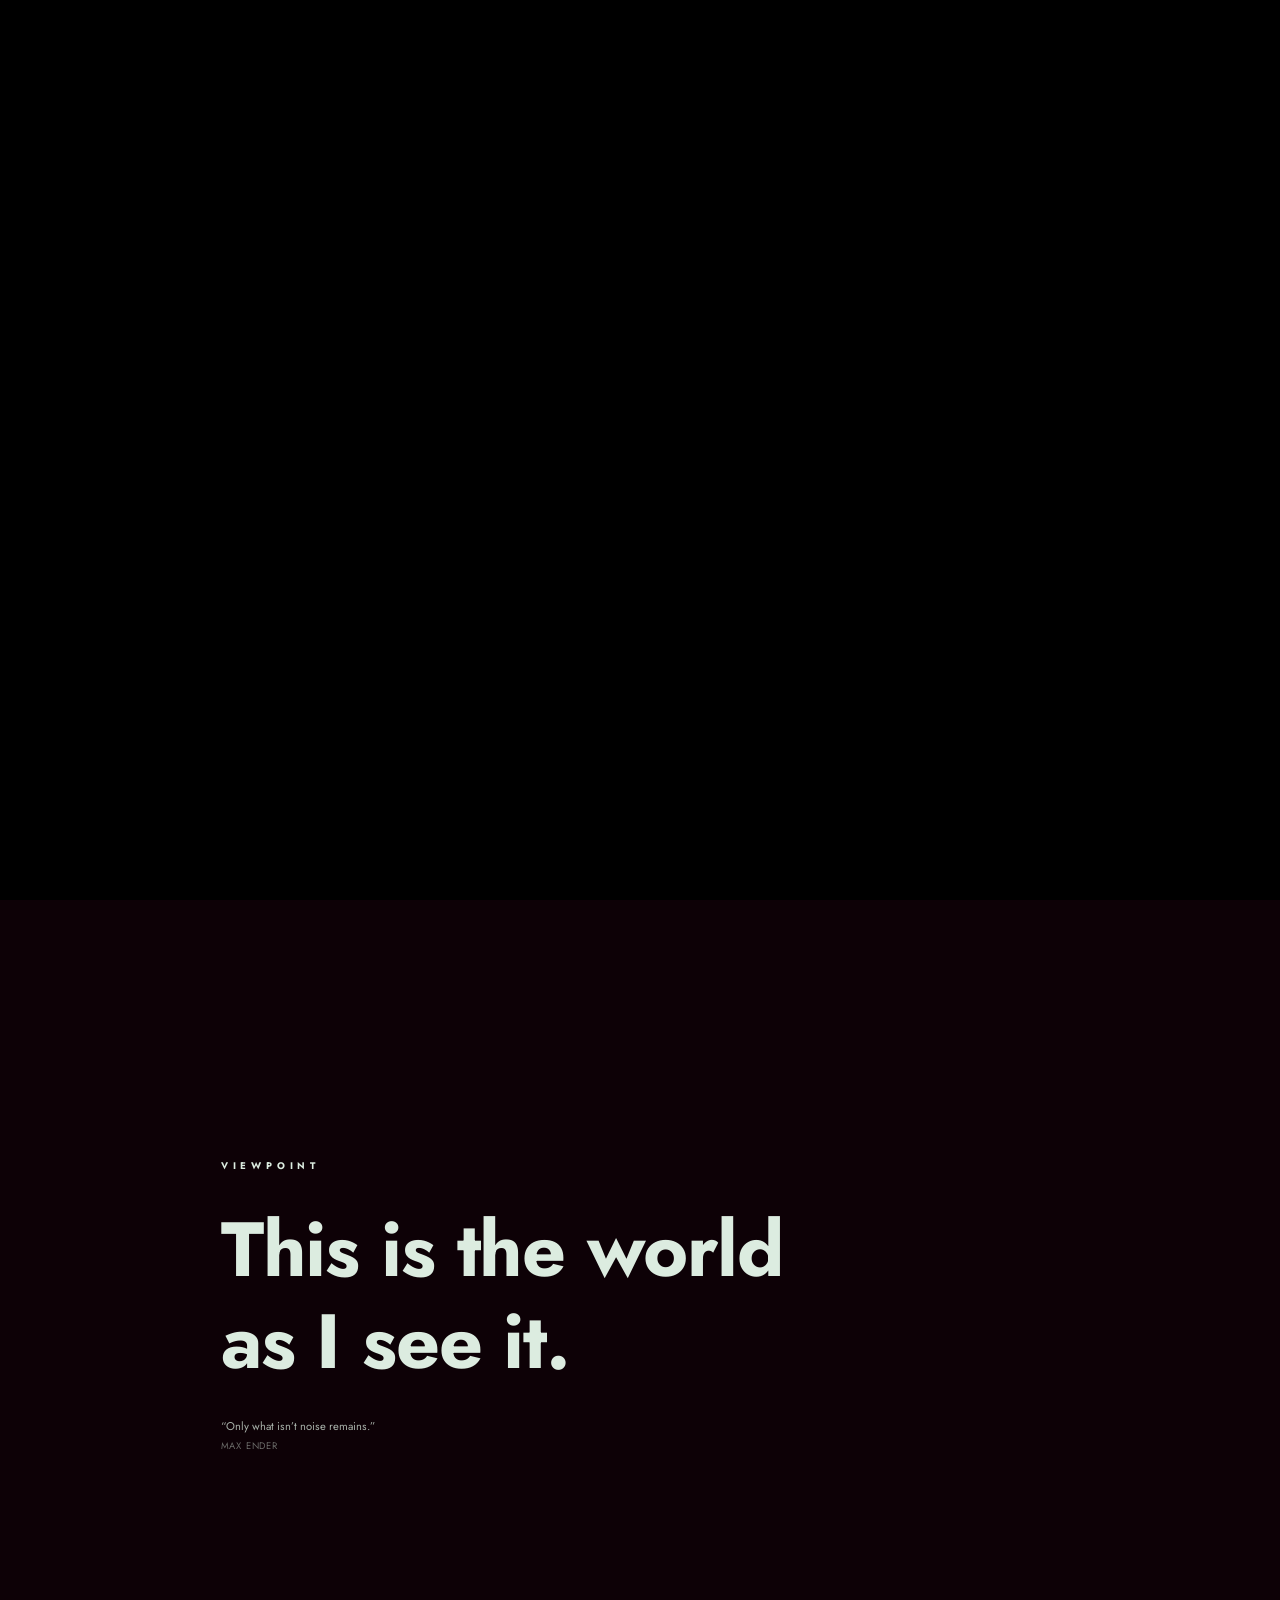
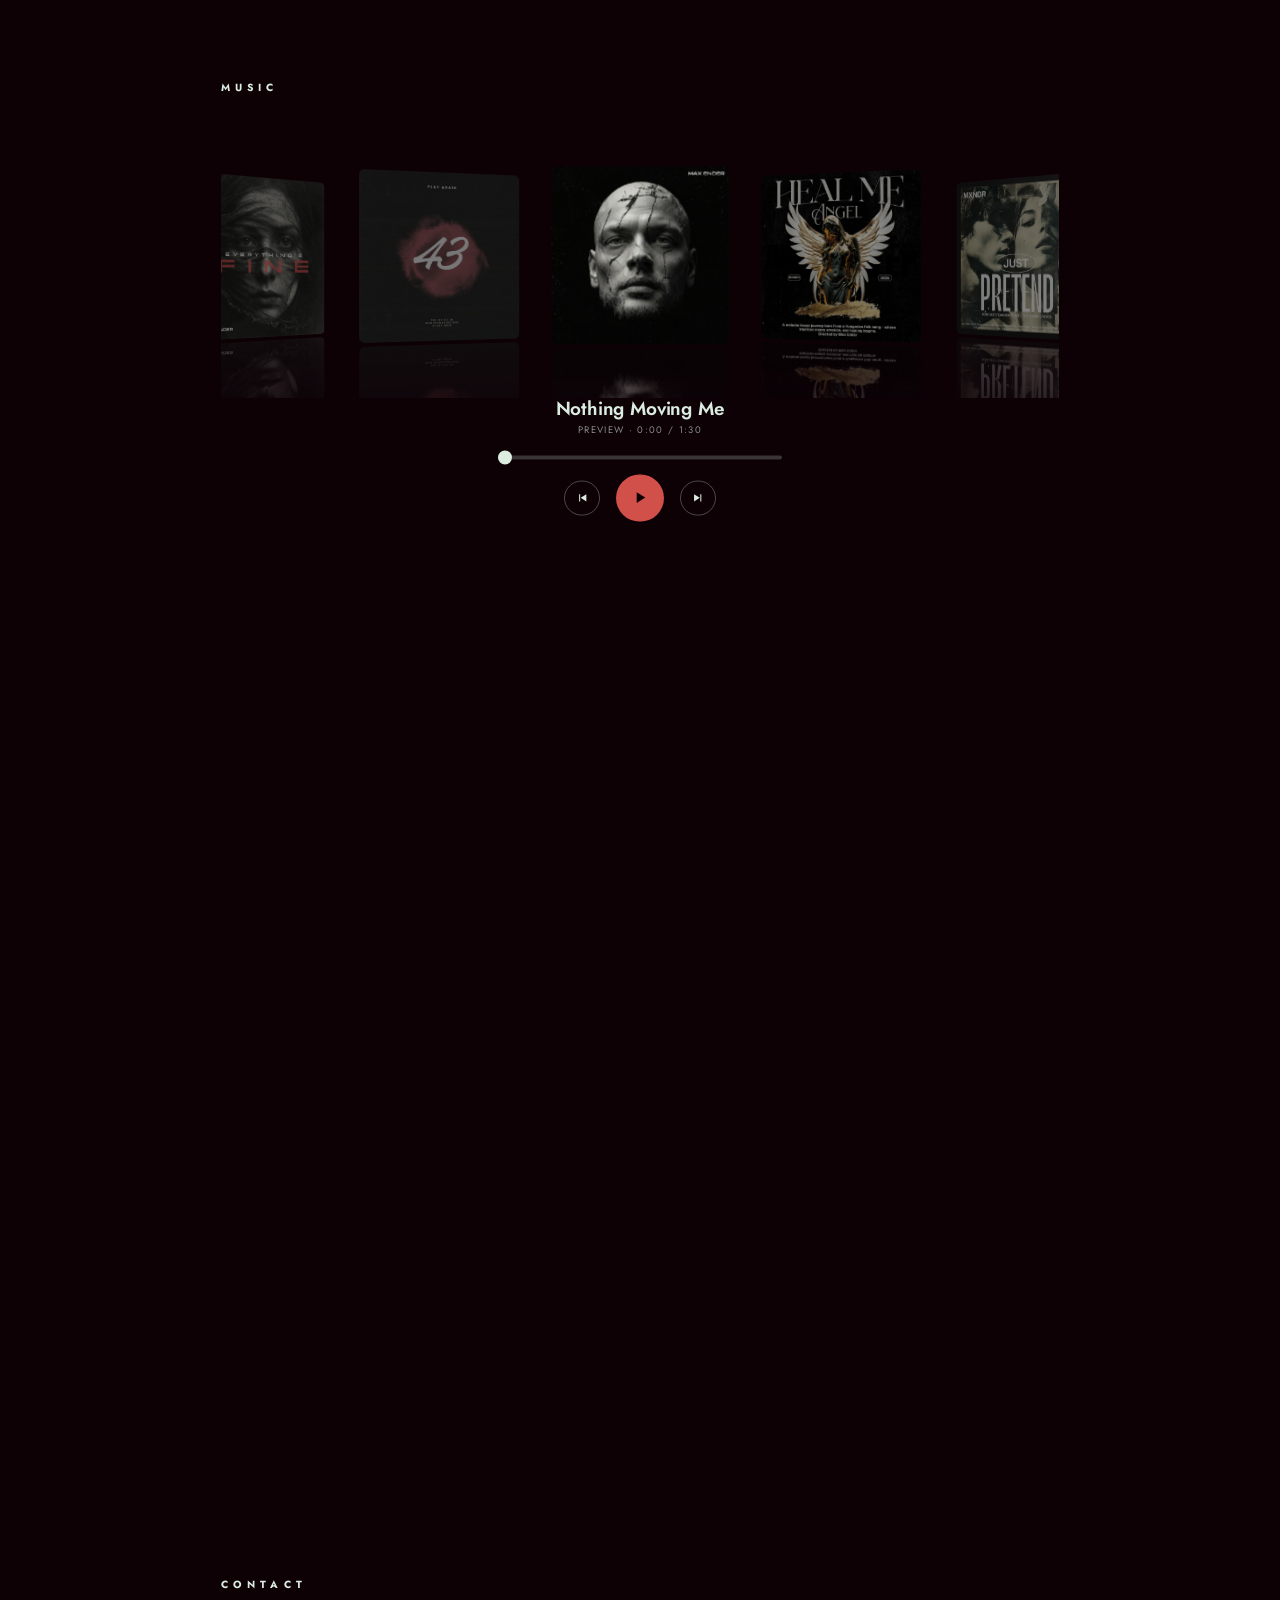
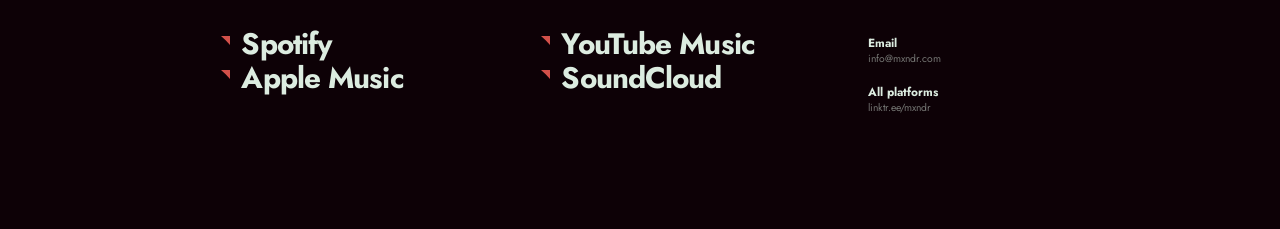
==== commit 05a79e2e: "Zenelejatszo (kozepso dallal indul), uj Nezopont ket retegben, idezet, negy zenei link uj poenokkal," ====
--- a/index.html
+++ b/index.html
@@ -173,7 +173,7 @@
      Merve 2026-09-05: a 943 keppont szeles hasabban a leghosszabb sorunk ("hallgatunk zenet:
      hogy elinduljon") 60 keppontnal fer ki, 61-nel mar tordelne, es akkor 5 sor helyett 7-8
      lenne a blokk. */
-  font-size: min(4.5rem, 4.1vw) !important;
+  font-size: min(6.5rem, 6vw) !important;
   line-height: 1.2 !important;
   letter-spacing: -0.015em !important;
 }
@@ -190,7 +190,7 @@
    bekezdeseink 66 keppontosak maradnak, es a kotott sorok tordelnek. */
 .about_content_desc .nezopont-blokk,
 .about_content_desc .nezopont-blokk span{
-  font-size: min(4.5rem, 4.1vw) !important;
+  font-size: min(6.5rem, 6vw) !important;
   line-height: 1.2 !important;
 }
 .nezopont-blokk{
@@ -201,7 +201,7 @@
    ezert a 8,75rem ott mar 207 keppont, es a 100vh magas .hero levagja. Merve 2026-09-05-en:
    2560x1440-nel 17, 2560x1329-nel 110, 1920x1080-nal 13, 1440x780-nal 35 keppont hianyzott.
    Ezert a meretet az ABLAK MAGASSAGAHOZ is kotjuk, nem csak a szelessegehez. */
-.hero h1{ font-size: min(8.75rem, 11vh) !important; padding-top: .12em; margin-top: -.12em; }
+.hero h1{ font-size: min(8.75rem, 11vh, 20vw) !important; padding-top: .12em; margin-top: -.12em; }
 .szo-valt, .szo-valt-piros{ font-size: inherit !important; line-height: inherit !important; }
 .szo-valt{ color: #BA4F44; }        /* sotet retegen a markajel akcentus */
 .szo-valt-piros{ color: #0E050A; }  /* piros hatteren sotet, mert az akcentus a sajat hattere */
@@ -212,7 +212,11 @@
    ugyanazt a meretet kapja, erosebb szelektorral. Asztali gepen ez ugyanaz az ertek, mint eddig. */
 html body .about_content_desc .nezopont-blokk,
 html body .about_content_desc .nezopont-blokk *{
-  font-size: min(4.5rem, 4.1vw) !important; line-height: 1.2 !important;
+  font-size: min(6.5rem, 6vw) !important; line-height: 1.2 !important;
+}
+@media (max-width: 767px){
+  html body .about_content_desc .nezopont-blokk,
+  html body .about_content_desc .nezopont-blokk *{ font-size: 9vw !important; }
 }
 .nezopont-idezet{ margin-top: 2.4rem; font-size: .95rem; line-height: 1.6; opacity: .75; }
 .nezopont-idezet_dal{ display:block; margin-top:.35rem; font-size:.8rem; letter-spacing:.08em;
@@ -250,7 +254,7 @@
       function gtag(){dataLayer.push(arguments);}
       gtag('js', new Date());
 
-      gtag('config', 'G-79VFDFP12E');</script><script defer="defer" src="vendor.bundle.js?v=1.0.0.3"></script><script defer="defer" src="app.bundle.js?v=1.0.0.3"></script><link href="app.css?v=1.0.0.3" rel="stylesheet"><link rel="preconnect" href="https://fonts.googleapis.com">
+      gtag('config', 'G-79VFDFP12E');</script><script defer="defer" src="vendor.bundle.js?v=1.0.0.3"></script><script defer="defer" src="app.bundle.js?v=1.0.0.3"></script><link href="app.css?v=1.0.0.3" rel="stylesheet"><link rel="stylesheet" href="assets/vendor/swiper-bundle.min.css"><link rel="stylesheet" href="assets/zene-slider.css"><link rel="preconnect" href="https://fonts.googleapis.com">
 <link rel="preconnect" href="https://fonts.gstatic.com" crossorigin>
 <link rel="stylesheet" href="https://fonts.googleapis.com/css2?family=Jost:wght@400;500;600;700&display=swap">
 <style id="mxndr-fix">
@@ -266,26 +270,15 @@
 .h2, h2, .about_content_desc, .work_content_desc{ line-height:1.12 !important; }
 h3, .h3{ line-height:1.15 !important; }
 </style>
-<!-- og:image, og:url es canonical KIVEVE 2026-08-31: a referencia-oldalrol maradt bent, es a nem letezo "https://mxndr" domainre mutatott. Egy ROSSZ kanonikus rosszabb, mint a semmi. Amint el a valodi domain, ezt a harmat vissza kell tenni a helyes cimmel. --></head><body class="home js-ready is-ready is-loaded is-enter" style="overflow: auto;"><video id="hero-bg-video" data-pc="" data-mobile="" muted playsinline style="display:none!important;width:0;height:0"></video><div class="js-page-loading" style="position:fixed;width:0;height:0;overflow:hidden;opacity:0;pointer-events:none"><div class="js-page-loading_inner" id="js-page-loading_text"><span class="js-loading_text"></span></div><button id="js-page-loading_start" type="button"></button><div id="page-loading_logo"></div></div></div><header class="header js-header"><div class="header_logo js-header_logo"><a class="link-logo" aria-label="Home page" href="/" style="transform: translate(0px, 0px);"><img src="assets/images/max-ender.png" alt="MAX ENDER" class="logo-img"></a></div><div class="header_menu"><ul class="header_menu_list ul__reset"><li class="header_menu_item js-cursor-contract is-active"><a href="#about" class="desc text-uppercase has-tag-handle js-nav"><span class="header_menu_item_inner"><span class="header_menu_item_link header_menu_item_link__deep" data-hu="Nézőpont" data-en="Viewpoint">Nézőpont</span> <span class="header_menu_item_link header_menu_item_link__active" data-hu="Nézőpont" data-en="Viewpoint">Nézőpont</span></span></a></li><li class="header_menu_item js-cursor-contract"><a href="#work" class="desc text-uppercase has-tag-handle js-nav"><span class="header_menu_item_inner"><span class="header_menu_item_link header_menu_item_link__deep" data-hu="Zene" data-en="Music">Zene</span> <span class="header_menu_item_link header_menu_item_link__active" data-hu="Zene" data-en="Music">Zene</span></span></a></li><li class="header_menu_item js-cursor-contract"><a href="#video" class="desc text-uppercase has-tag-handle js-nav"><span class="header_menu_item_inner"><span class="header_menu_item_link header_menu_item_link__deep" data-hu="Világ" data-en="World">Világ</span> <span class="header_menu_item_link header_menu_item_link__active" data-hu="Világ" data-en="World">Világ</span></span></a></li><li class="header_menu_item js-cursor-contract"><a href="#contact" class="desc text-uppercase has-tag-handle js-nav"><span class="header_menu_item_inner"><span class="header_menu_item_link header_menu_item_link__deep" data-hu="Kapcsolat" data-en="Contact">Kapcsolat</span> <span class="header_menu_item_link header_menu_item_link__active" data-hu="Kapcsolat" data-en="Contact">Kapcsolat</span></span></a></li></ul><button type="button" class="lang-switch js-lang" data-hu="EN" data-en="HU">EN</button></div></header><main class="main-layer js-pageContent"><div class="layer layer__dark"><div class="container"><div id="about"><div class="hero" style="--pr-height: 842.125px;"><div class="hero_bg" data-lenis-parallax=".5" style="--offset-parallax: 0px;"><div class="w-100 h-100 js-anim--scale anim--fade is-handler is-anim-handler is-anim-completed" data-screen-offset="0.3" style=""><img id="hero-bg-image" src="assets/images/hero.png" alt="Magyar puszta, kopott used-future latvanyvilag"></div></div><div class="hero_content"><div class="row justify-content-center"><div class="col-lg-4 col-sm-8 col-12 hero_content_inner js-cursor-extend"><h6 class="text-center hero_content_inner_subtitle js-anim--lines--sim anim--lines only--line-mask is-handler is-anim-handler is-running" data-screen-offset="0.8"><img src="assets/images/mxndr-felirat.png" alt="MXNDR" class="wordmark-img"></h6><h1 class="text-center  mb-0 " data-screen-offset="0.6" data-hu-html="Vannak érzések&lt;br&gt;&lt;strong&gt;amikre&lt;br&gt;nincs szó&lt;/strong&gt;" data-en-html="Some feelings&lt;br&gt;&lt;strong&gt;never&lt;br&gt;find words&lt;/strong&gt;">Vannak érzések<br><strong>amikre<br>nincs szó</strong></h1></div></div></div></div><div class="about js-about" id="about"><div class="row about_me"><div class="col-lg-8 col-sm-10 col-12 offset-lg-2 offset-sm-1"><div class="about_content container_content js-cursor-extend"><h2 class="about_content_label body-text text-uppercase" data-hu="Nézőpont" data-en="Viewpoint">Nézőpont</h2><div class="about_content_desc h2 scroll-paragraph-parent"><div class="scroll-paragraph-mask is-masking"><p class="nezopont-blokk" data-hu-html="Hazafelé a &lt;span class=&quot;szo-valt&quot;&gt;fülhallgatóban&lt;/span&gt;.&lt;br&gt;Este tizenegykor a &lt;span class=&quot;szo-valt&quot;&gt;buszmegállóban&lt;/span&gt;.&lt;br&gt;Egy konyhában, amikor&lt;br&gt;már mindenki &lt;span class=&quot;szo-valt&quot;&gt;alszik&lt;/span&gt;.&lt;br&gt;Ezekre a pillanatokra&lt;br&gt;írom a dalokat." data-en-html="On the way home, &lt;span class=&quot;szo-valt&quot;&gt;headphones&lt;/span&gt; on.&lt;br&gt;At a &lt;span class=&quot;szo-valt&quot;&gt;bus stop&lt;/span&gt; at eleven at night.&lt;br&gt;In a kitchen when everyone&lt;br&gt;else is &lt;span class=&quot;szo-valt&quot;&gt;asleep&lt;/span&gt;.&lt;br&gt;These are the moments&lt;br&gt;I write for.">Hazafelé a <span class="szo-valt">fülhallgatóban</span>.<br>Este tizenegykor a <span class="szo-valt">buszmegállóban</span>.<br>Egy konyhában, amikor<br>már mindenki <span class="szo-valt">alszik</span>.<br>Ezekre a pillanatokra<br>írom a dalokat.</p></div></div><div class="scroll-paragraph-mask is-bg"><p class="nezopont-blokk" data-hu-html="Hazafelé a &lt;span class=&quot;szo-valt&quot;&gt;fülhallgatóban&lt;/span&gt;.&lt;br&gt;Este tizenegykor a &lt;span class=&quot;szo-valt&quot;&gt;buszmegállóban&lt;/span&gt;.&lt;br&gt;Egy konyhában, amikor&lt;br&gt;már mindenki &lt;span class=&quot;szo-valt&quot;&gt;alszik&lt;/span&gt;.&lt;br&gt;Ezekre a pillanatokra&lt;br&gt;írom a dalokat." data-en-html="On the way home, &lt;span class=&quot;szo-valt&quot;&gt;headphones&lt;/span&gt; on.&lt;br&gt;At a &lt;span class=&quot;szo-valt&quot;&gt;bus stop&lt;/span&gt; at eleven at night.&lt;br&gt;In a kitchen when everyone&lt;br&gt;else is &lt;span class=&quot;szo-valt&quot;&gt;asleep&lt;/span&gt;.&lt;br&gt;These are the moments&lt;br&gt;I write for.">Hazafelé a <span class="szo-valt">fülhallgatóban</span>.<br>Este tizenegykor a <span class="szo-valt">buszmegállóban</span>.<br>Egy konyhában, amikor<br>már mindenki <span class="szo-valt">alszik</span>.<br>Ezekre a pillanatokra<br>írom a dalokat.</p></div><p class="nezopont-idezet"><span class="nezopont-idezet_sor">„The curtain moves, I think it’s you”</span><span class="nezopont-idezet_dal">Smoke &amp; Vinyl</span></p></div></div></div></div></div></div></div><div id="work"><div class="work" id="work"><div class="work_history"><div class="row work_heading work_history_heading"><div class="col-lg-8 col-sm-10 offset-lg-2 offset-sm-1 col-12"><h2 class="work_content_label container_content body-text text-uppercase mb-0" data-hu="Zene" data-en="Music">Zene</h2></div></div><div class="heading-mask heading-mask__now"><div class="heading-mask_el container_content heading-mask_el__deep"><div class="row"><div class="col-sm-2 offset-lg-2 offset-sm-1 col-3"><div class="simple-masking"><div class="simple-masking_el"><span class="h3 mb-1">01</span></div></div></div><div class="col-lg-6 col-sm-8 col-9"><div class="simple-masking_el js-simple-masking_el js-cursor-contract"><h3 class="h3 mb-1">Mátra szele</h3><p class="mb-0 desc font-400">2026</p></div></div></div></div><div class="heading-mask_el container_content heading-mask_el__masking"><div class="row"><div class="col-sm-2 offset-lg-2 offset-sm-1 col-3"><div class="simple-masking"><div class="simple-masking_el"><span class="h3 mb-1 text-dark">01</span></div></div></div><div class="col-lg-6 col-sm-8 col-9"><div class="simple-masking_el"><p class="h3 mb-1 text-dark">Mátra szele</p><p class="mb-0 desc font-400 text-dark">2026</p></div></div></div></div></div><div class="heading-mask"><div class="heading-mask_el container_content heading-mask_el__deep"><div class="row"><div class="col-sm-2 offset-lg-2 offset-sm-1 col-3"><div class="simple-masking"><div class="simple-masking_el"><span class="h3 mb-1">02</span></div></div></div><div class="col-lg-6 col-sm-8 col-9"><div class="simple-masking_el js-simple-masking_el js-cursor-contract"><h3 class="h3 mb-1">Tequila</h3><p class="mb-0 desc font-400">2026</p></div></div></div></div><div class="heading-mask_el container_content heading-mask_el__masking"><div class="row"><div class="col-sm-2 offset-lg-2 offset-sm-1 col-3"><div class="simple-masking"><div class="simple-masking_el"><span class="h3 mb-1 text-dark">02</span></div></div></div><div class="col-lg-6 col-sm-8 col-9"><div class="simple-masking_el"><p class="h3 mb-1 text-dark">Tequila</p><p class="mb-0 desc font-400 text-dark">2026</p></div></div></div></div></div><div class="heading-mask"><div class="heading-mask_el container_content heading-mask_el__deep"><div class="row"><div class="col-sm-2 offset-lg-2 offset-sm-1 col-3"><div class="simple-masking"><div class="simple-masking_el"><span class="h3 mb-1">03</span></div></div></div><div class="col-lg-6 col-sm-8 col-9"><div class="simple-masking_el js-simple-masking_el js-cursor-contract"><h3 class="h3 mb-1">Play Again</h3><p class="mb-0 desc font-400">2025</p></div></div></div></div><div class="heading-mask_el container_content heading-mask_el__masking"><div class="row"><div class="col-sm-2 offset-lg-2 offset-sm-1 col-3"><div class="simple-masking"><div class="simple-masking_el"><span class="h3 mb-1 text-dark">03</span></div></div></div><div class="col-lg-6 col-sm-8 col-9"><div class="simple-masking_el"><p class="h3 mb-1 text-dark">Play Again</p><p class="mb-0 desc font-400 text-dark">2025</p></div></div></div></div></div><div class="heading-mask"><div class="heading-mask_el container_content heading-mask_el__deep"><div class="row"><div class="col-sm-2 offset-lg-2 offset-sm-1 col-3"><div class="simple-masking"><div class="simple-masking_el"><span class="h3 mb-1">04</span></div></div></div><div class="col-lg-6 col-sm-8 col-9"><div class="simple-masking_el js-simple-masking_el js-cursor-contract"><h3 class="h3 mb-1">Cím kell ide</h3><p class="mb-0 desc font-400">2025</p></div></div></div></div><div class="heading-mask_el container_content heading-mask_el__masking"><div class="row"><div class="col-sm-2 offset-lg-2 offset-sm-1 col-3"><div class="simple-masking"><div class="simple-masking_el"><span class="h3 mb-1 text-dark">04</span></div></div></div><div class="col-lg-6 col-sm-8 col-9"><div class="simple-masking_el"><p class="h3 mb-1 text-dark">Cím kell ide</p><p class="mb-0 desc font-400 text-dark">2025</p></div></div></div></div></div></div></div><div class="video" id="video"><div class="reel" id="video">
+<!-- og:image, og:url es canonical KIVEVE 2026-08-31: a referencia-oldalrol maradt bent, es a nem letezo "https://mxndr" domainre mutatott. Egy ROSSZ kanonikus rosszabb, mint a semmi. Amint el a valodi domain, ezt a harmat vissza kell tenni a helyes cimmel. --></head><body class="home js-ready is-ready is-loaded is-enter" style="overflow: auto;"><video id="hero-bg-video" data-pc="" data-mobile="" muted playsinline style="display:none!important;width:0;height:0"></video><div class="js-page-loading" style="position:fixed;width:0;height:0;overflow:hidden;opacity:0;pointer-events:none"><div class="js-page-loading_inner" id="js-page-loading_text"><span class="js-loading_text"></span></div><button id="js-page-loading_start" type="button"></button><div id="page-loading_logo"></div></div></div><header class="header js-header"><div class="header_logo js-header_logo"><a class="link-logo" aria-label="Home page" href="/" style="transform: translate(0px, 0px);"><img src="assets/images/max-ender.png" alt="MAX ENDER" class="logo-img"></a></div><div class="header_menu"><ul class="header_menu_list ul__reset"><li class="header_menu_item js-cursor-contract is-active"><a href="#about" class="desc text-uppercase has-tag-handle js-nav"><span class="header_menu_item_inner"><span class="header_menu_item_link header_menu_item_link__deep" data-hu="Nézőpont" data-en="Viewpoint">Nézőpont</span> <span class="header_menu_item_link header_menu_item_link__active" data-hu="Nézőpont" data-en="Viewpoint">Nézőpont</span></span></a></li><li class="header_menu_item js-cursor-contract"><a href="#work" class="desc text-uppercase has-tag-handle js-nav"><span class="header_menu_item_inner"><span class="header_menu_item_link header_menu_item_link__deep" data-hu="Zene" data-en="Music">Zene</span> <span class="header_menu_item_link header_menu_item_link__active" data-hu="Zene" data-en="Music">Zene</span></span></a></li><li class="header_menu_item js-cursor-contract"><a href="#video" class="desc text-uppercase has-tag-handle js-nav"><span class="header_menu_item_inner"><span class="header_menu_item_link header_menu_item_link__deep" data-hu="Világ" data-en="World">Világ</span> <span class="header_menu_item_link header_menu_item_link__active" data-hu="Világ" data-en="World">Világ</span></span></a></li><li class="header_menu_item js-cursor-contract"><a href="#contact" class="desc text-uppercase has-tag-handle js-nav"><span class="header_menu_item_inner"><span class="header_menu_item_link header_menu_item_link__deep" data-hu="Kapcsolat" data-en="Contact">Kapcsolat</span> <span class="header_menu_item_link header_menu_item_link__active" data-hu="Kapcsolat" data-en="Contact">Kapcsolat</span></span></a></li></ul><button type="button" class="lang-switch js-lang" data-hu="EN" data-en="HU">EN</button></div></header><main class="main-layer js-pageContent"><div class="layer layer__dark"><div class="container"><div id="about"><div class="hero" style="--pr-height: 842.125px;"><div class="hero_bg" data-lenis-parallax=".5" style="--offset-parallax: 0px;"><div class="w-100 h-100 js-anim--scale anim--fade is-handler is-anim-handler is-anim-completed" data-screen-offset="0.3" style=""><img id="hero-bg-image" src="assets/images/hero.png" alt="Magyar puszta, kopott used-future latvanyvilag"></div></div><div class="hero_content"><div class="row justify-content-center"><div class="col-lg-4 col-sm-8 col-12 hero_content_inner js-cursor-extend"><h6 class="text-center hero_content_inner_subtitle js-anim--lines--sim anim--lines only--line-mask is-handler is-anim-handler is-running" data-screen-offset="0.8"><img src="assets/images/mxndr-felirat.png" alt="MXNDR" class="wordmark-img"></h6><h1 class="text-center  mb-0 " data-screen-offset="0.6" data-hu-html="Vannak érzések&lt;br&gt;&lt;strong&gt;amikre&lt;br&gt;nincs szó&lt;/strong&gt;" data-en-html="Some feelings&lt;br&gt;&lt;strong&gt;never&lt;br&gt;find words&lt;/strong&gt;">Vannak érzések<br><strong>amikre<br>nincs szó</strong></h1></div></div></div></div><div class="about js-about" id="about"><div class="row about_me"><div class="col-lg-8 col-sm-10 col-12 offset-lg-2 offset-sm-1"><div class="about_content container_content js-cursor-extend"><h2 class="about_content_label body-text text-uppercase" data-hu="Nézőpont" data-en="Viewpoint">Nézőpont</h2><div class="about_content_desc h2 scroll-paragraph-parent"><div class="scroll-paragraph-mask is-masking"><p class="nezopont-blokk" data-hu-html="Ilyennek látom&lt;br&gt;a világot." data-en-html="This is the world&lt;br&gt;as I see it.">Ilyennek látom<br>a világot.</p></div></div><div class="scroll-paragraph-mask is-bg"><p class="nezopont-blokk" data-hu-html="Ilyennek látom&lt;br&gt;a világot." data-en-html="This is the world&lt;br&gt;as I see it.">Ilyennek látom<br>a világot.</p></div><p class="nezopont-idezet"><span class="nezopont-idezet_sor" data-hu="„Csak az marad, ami nem zaj.”" data-en="“Only what isn’t noise remains.”">„Csak az marad, ami nem zaj.”</span><span class="nezopont-idezet_dal">Max Ender</span></p></div></div></div></div></div></div></div><div id="work"><div class="work" id="work"><div class="work_history"><div class="row work_heading work_history_heading"><div class="col-lg-8 col-sm-10 offset-lg-2 offset-sm-1 col-12"><h2 class="work_content_label container_content body-text text-uppercase mb-0" data-hu="Zene" data-en="Music">Zene</h2></div></div><div class="zene js-zene container_content"><div class="row"><div class="col-lg-8 col-sm-10 offset-lg-2 offset-sm-1 col-12"><div class="swiper zene__swiper"><div class="swiper-wrapper"><div class="swiper-slide zene__slide" data-src="assets/zene/saint.mp3" data-title="Saint"><img src="assets/zene/saint.jpg" alt="Saint borító" width="600" height="600" loading="lazy" decoding="async"></div><div class="swiper-slide zene__slide" data-src="assets/zene/everythings-fine.mp3" data-title="Everything&#x27;s Fine"><img src="assets/zene/everythings-fine.jpg" alt="Everything&#x27;s Fine borító" width="600" height="600" loading="lazy" decoding="async"></div><div class="swiper-slide zene__slide" data-src="assets/zene/play-again.mp3" data-title="Play Again"><img src="assets/zene/play-again.jpg" alt="Play Again borító" width="600" height="600" loading="lazy" decoding="async"></div><div class="swiper-slide zene__slide" data-src="assets/zene/nothing-moving-me.mp3" data-title="Nothing Moving Me"><img src="assets/zene/nothing-moving-me.jpg" alt="Nothing Moving Me borító" width="600" height="600" loading="lazy" decoding="async"></div><div class="swiper-slide zene__slide" data-src="assets/zene/heal-me-angel.mp3" data-title="Heal Me Angel"><img src="assets/zene/heal-me-angel.jpg" alt="Heal Me Angel borító" width="600" height="600" loading="lazy" decoding="async"></div><div class="swiper-slide zene__slide" data-src="assets/zene/just-pretend.mp3" data-title="Just Pretend"><img src="assets/zene/just-pretend.jpg" alt="Just Pretend borító" width="600" height="600" loading="lazy" decoding="async"></div><div class="swiper-slide zene__slide" data-src="assets/zene/stay-until-the-light.mp3" data-title="Stay Until the Light"><img src="assets/zene/stay-until-the-light.jpg" alt="Stay Until the Light borító" width="600" height="600" loading="lazy" decoding="async"></div></div></div><div class="zene__player"><h3 class="zene__title js-zene-title">Saint</h3><p class="zene__meta"><span data-hu="Részlet" data-en="Preview">Részlet</span> · <span class="js-zene-time">0:00 / 1:30</span></p><input type="range" class="zene__progress js-zene-progress" min="0" max="90" step="0.1" value="0" data-aria-hu="Hol tart a dal" data-aria-en="Song position" aria-label="Hol tart a dal"><div class="zene__controls"><button type="button" class="zene__btn js-zene-prev" data-aria-hu="Előző dal" data-aria-en="Previous song" aria-label="Előző dal"><svg viewBox="0 0 24 24" aria-hidden="true"><path d="M6 5h2v14H6zM20 5v14L9 12z"/></svg></button><button type="button" class="zene__btn zene__btn--main js-zene-play" data-aria-hu="Lejátszás" data-aria-en="Play" data-aria-hu-pause="Szünet" data-aria-en-pause="Pause" aria-label="Lejátszás"><svg class="zene__ic-play" viewBox="0 0 24 24" aria-hidden="true"><path d="M7 4v16l13-8z"/></svg><svg class="zene__ic-pause" viewBox="0 0 24 24" aria-hidden="true"><path d="M6 4h4v16H6zM14 4h4v16h-4z"/></svg></button><button type="button" class="zene__btn js-zene-next" data-aria-hu="Következő dal" data-aria-en="Next song" aria-label="Következő dal"><svg viewBox="0 0 24 24" aria-hidden="true"><path d="M16 5h2v14h-2zM4 5v14l11-7z"/></svg></button></div><audio class="js-zene-audio" preload="none"></audio></div></div></div></div></div></div><div class="video" id="video"><div class="reel" id="video">
   <video class="js-reel-bg reel__bg" src="assets/video/reel-loop.mp4" muted playsinline loop preload="metadata"></video>
   <div class="reel__hit js-reel-open" role="button" tabindex="0" aria-label="Lejátszás"></div>
   <div class="reel__cursor js-reel-cursor"><span data-hu="Lejátszás" data-en="Play">Lejátszás</span></div>
-</div></div></div><div class="contact container_content" id="contact"><div class="row"><div class="col-lg-8 col-sm-10 col-12 offset-lg-2 offset-sm-1"><h2 class="contact_label body-text text-uppercase" data-hu="Kapcsolat" data-en="Contact">Kapcsolat</h2></div></div><div class="row"><div class="col-lg-3 col-sm-5 offset-lg-2 offset-sm-1 col-12"><ul class="ul__reset"><li class="heading-mask social-link js-cursor-contract heading-mask__now h3"><div class="heading-mask_el heading-mask_el__deep"><a href="https://open.spotify.com/artist/4oUCQf68pIMoBwzu7hciiZ" class="contact_link" target="_blank" data-hu="Spotify" data-en="Spotify">Spotify</a></div><div class="heading-mask_el heading-mask_el__masking"><a href="https://open.spotify.com/artist/4oUCQf68pIMoBwzu7hciiZ" class="text-dark contact_link" target="_blank" data-hu="A zuhanyzós playlisted" data-en="Your shower playlist">A zuhanyzós playlisted</a></div></li><li class="heading-mask social-link js-cursor-contract heading-mask__now h3"><div class="heading-mask_el heading-mask_el__deep"><a href="https://www.youtube.com/@mxndr" class="contact_link" target="_blank" data-hu="YouTube" data-en="YouTube">YouTube</a></div><div class="heading-mask_el heading-mask_el__masking"><a href="https://www.youtube.com/@mxndr" class="text-dark contact_link" target="_blank" data-hu="Az új TikTok" data-en="The new TikTok">Az új TikTok</a></div></li><li class="heading-mask social-link js-cursor-contract heading-mask__now h3"><div class="heading-mask_el heading-mask_el__deep"><a href="https://www.instagram.com/mxndr.music" class="contact_link" target="_blank" data-hu="Instagram" data-en="Instagram">Instagram</a></div><div class="heading-mask_el heading-mask_el__masking"><a href="https://www.instagram.com/mxndr.music" class="text-dark contact_link" target="_blank" data-hu="Reggeli kávéfotók" data-en="Morning coffee photos">Reggeli kávéfotók</a></div></li></ul></div><div class="col-lg-3 col-sm-5 col-12"><ul class="ul__reset"><li class="heading-mask social-link js-cursor-contract heading-mask__now h3"><div class="heading-mask_el heading-mask_el__deep"><a href="https://www.tiktok.com/@mxndr.music" class="contact_link" target="_blank" data-hu="TikTok" data-en="TikTok">TikTok</a></div><div class="heading-mask_el heading-mask_el__masking"><a href="https://www.tiktok.com/@mxndr.music" class="text-dark contact_link" target="_blank" data-hu="Cicás videók" data-en="Cat videos">Cicás videók</a></div></li><li class="heading-mask social-link js-cursor-contract heading-mask__now h3"><div class="heading-mask_el heading-mask_el__deep"><a href="https://music.apple.com/us/artist/mxndr/1824036956" class="contact_link" target="_blank" data-hu="Apple Music" data-en="Apple Music">Apple Music</a></div><div class="heading-mask_el heading-mask_el__masking"><a href="https://music.apple.com/us/artist/mxndr/1824036956" class="text-dark contact_link" target="_blank" data-hu="Ugyanaz, drágább kábellel" data-en="Same songs, pricier cable">Ugyanaz, drágább kábellel</a></div></li></ul></div><div class="col-lg-3 col-12 contact_content"><div class="row"><div class="col-lg-12 col-sm-5 offset-lg-0 offset-sm-1 col-12"><div class="heading-mask contact_info contact_info__top js-cursor-contract heading-mask__now"><div class="heading-mask_el heading-mask_el__deep"><span class="h4 d-block" data-hu="E-mail" data-en="Email">E-mail</span> <a class="sub-content" href="mailto:info@mxndr.com">info@mxndr.com</a></div><div class="heading-mask_el heading-mask_el__masking"><span class="h4 d-block text-dark" data-hu="Mindet elolvasom" data-en="I read every one">Mindet elolvasom</span> <a class="sub-content text-dark" href="mailto:info@mxndr.com">info@mxndr.com</a></div></div></div><div class="col-lg-12 col-sm-5 col-12"><div class="heading-mask contact_info js-cursor-contract heading-mask__now"><div class="heading-mask_el heading-mask_el__deep"><span class="h4 d-block" data-hu="Gyűjtőlap" data-en="All platforms">Gyűjtőlap</span> <a class="sub-content" href="https://linktr.ee/mxndr" target="_blank" rel="noopener">linktr.ee/mxndr</a></div><div class="heading-mask_el heading-mask_el__masking"><span class="h4 d-block text-dark" data-hu="Minden platform egy helyen" data-en="Everything in one place">Minden platform egy helyen</span> <a class="sub-content text-dark" href="https://linktr.ee/mxndr" target="_blank" rel="noopener">linktr.ee/mxndr</a></div></div></div></div></div></div></div></div></div><div class="frame-mobile"></div><button id="js-btn_clipPath" class="btn_clipPath"><span class="btn_clipPath_inner"><span class="btn_clipPath_image btn_clipPath_image__ring"><img src="assets/icons/ic-text-ring.svg" alt="ic-text-ring"> </span><span class="btn_clipPath_image btn_clipPath_image__touch"><img src="assets/icons/ic-touch.svg" alt="ic-touch"></span></span></button></div><div class="layer layer__red js-masker" style="--size: 375px; --x: 719px; --y: 503px;"><div class="container"><div class="hero hero__red"><div class="hero_content"><div class="row justify-content-center"><div class="col-lg-4 col-sm-8 col-12 hero_content_inner"><span class="text-center h6 hero_content_inner_subtitle text-dark"><img src="assets/images/max-ender.png" alt="MAX ENDER" class="wordmark-img wordmark-img--alt"></span><h1 class="text-center text-dark  mb-0 " data-screen-offset="0.6" data-hu-html="De mindegyiknek&lt;br&gt;&lt;strong&gt;van&lt;br&gt;dallama&lt;/strong&gt;" data-en-html="But every one&lt;br&gt;&lt;strong&gt;has a&lt;br&gt;melody&lt;/strong&gt;">De mindegyiknek<br><strong>van<br>dallama</strong></h1></div></div></div></div><div class="about about__red"><div class="row about_me"><div class="col-lg-8 col-sm-10 col-12 offset-lg-2 offset-sm-1"><div class="about_content container_content"><p class="about_content_label body-text text-uppercase text-dark" data-hu="Nézőpont" data-en="Viewpoint">Nézőpont</p><div class="about_content_desc h2"><div class="scroll-paragraph-mask text-dark"><p class="nezopont-blokk" data-hu-html="Hazafelé a &lt;span class=&quot;szo-valt-piros&quot;&gt;fülhallgatóban&lt;/span&gt;.&lt;br&gt;Este tizenegykor a &lt;span class=&quot;szo-valt-piros&quot;&gt;buszmegállóban&lt;/span&gt;.&lt;br&gt;Egy konyhában, amikor&lt;br&gt;már mindenki &lt;span class=&quot;szo-valt-piros&quot;&gt;alszik&lt;/span&gt;.&lt;br&gt;Ezekre a pillanatokra&lt;br&gt;írom a dalokat." data-en-html="On the way home, &lt;span class=&quot;szo-valt-piros&quot;&gt;headphones&lt;/span&gt; on.&lt;br&gt;At a &lt;span class=&quot;szo-valt-piros&quot;&gt;bus stop&lt;/span&gt; at eleven at night.&lt;br&gt;In a kitchen when everyone&lt;br&gt;else is &lt;span class=&quot;szo-valt-piros&quot;&gt;asleep&lt;/span&gt;.&lt;br&gt;These are the moments&lt;br&gt;I write for.">Hazafelé a <span class="szo-valt-piros">fülhallgatóban</span>.<br>Este tizenegykor a <span class="szo-valt-piros">buszmegállóban</span>.<br>Egy konyhában, amikor<br>már mindenki <span class="szo-valt-piros">alszik</span>.<br>Ezekre a pillanatokra<br>írom a dalokat.</p></div></div></div></div></div></div><div class="work work__red"><div class="work_history op-0"><div class="row work_heading work_history_heading"><div class="col-lg-8 col-sm-10 offset-lg-2 offset-sm-1 col-12"><p class="work_content_label body-text text-uppercase container_content mb-0 text-dark" data-hu="Zene" data-en="Music">Zene</p></div></div><div class="heading-mask heading-mask__now"><div class="heading-mask_el container_content heading-mask_el__deep"><div class="row"><div class="col-sm-2 offset-lg-2 offset-sm-1 col-3"><div class="simple-masking"><div class="simple-masking_el"><span class="h3 mb-1 text-dark">01</span></div></div></div><div class="col-lg-6 col-sm-8 col-9"><div class="simple-masking_el"><p class="h3 mb-1 text-dark">Mátra szele</p><p class="mb-0 desc font-400 text-dark">2026</p></div></div></div></div><div class="heading-mask_el container_content heading-mask_el__masking"><div class="row"><div class="col-sm-2 offset-lg-2 offset-sm-1 col-3"><div class="simple-masking"><div class="simple-masking_el"><span class="h3 mb-1 text-dark">01</span></div></div></div><div class="col-lg-6 col-sm-8 col-9"><div class="simple-masking_el"><p class="h3 mb-1 text-dark">Mátra szele</p><p class="mb-0 desc font-400 text-dark">2026</p></div></div></div></div></div><div class="heading-mask"><div class="heading-mask_el container_content heading-mask_el__deep"><div class="row"><div class="col-sm-2 offset-lg-2 offset-sm-1 col-3"><div class="simple-masking"><div class="simple-masking_el"><span class="h3 mb-1 text-dark">02</span></div></div></div><div class="col-lg-6 col-sm-8 col-9"><div class="simple-masking_el"><p class="h3 mb-1 text-dark">Tequila</p><p class="mb-0 desc font-400 text-dark">2026</p></div></div></div></div><div class="heading-mask_el container_content heading-mask_el__masking"><div class="row"><div class="col-sm-2 offset-lg-2 offset-sm-1 col-3"><div class="simple-masking"><div class="simple-masking_el"><span class="h3 mb-1 text-dark">02</span></div></div></div><div class="col-lg-6 col-sm-8 col-9"><div class="simple-masking_el"><p class="h3 mb-1 text-dark">Tequila</p><p class="mb-0 desc font-400 text-dark">2026</p></div></div></div></div></div><div class="heading-mask"><div class="heading-mask_el container_content heading-mask_el__deep"><div class="row"><div class="col-sm-2 offset-lg-2 offset-sm-1 col-3"><div class="simple-masking"><div class="simple-masking_el"><span class="h3 mb-1 text-dark">03</span></div></div></div><div class="col-lg-6 col-sm-8 col-9"><div class="simple-masking_el"><p class="h3 mb-1 text-dark">Play Again</p><p class="mb-0 desc font-400 text-dark">2025</p></div></div></div></div><div class="heading-mask_el container_content heading-mask_el__masking"><div class="row"><div class="col-sm-2 offset-lg-2 offset-sm-1 col-3"><div class="simple-masking"><div class="simple-masking_el"><span class="h3 mb-1 text-dark">03</span></div></div></div><div class="col-lg-6 col-sm-8 col-9"><div class="simple-masking_el"><p class="h3 mb-1 text-dark">Play Again</p><p class="mb-0 desc font-400 text-dark">2025</p></div></div></div></div></div><div class="heading-mask"><div class="heading-mask_el container_content heading-mask_el__deep"><div class="row"><div class="col-sm-2 offset-lg-2 offset-sm-1 col-3"><div class="simple-masking"><div class="simple-masking_el"><span class="h3 mb-1 text-dark">04</span></div></div></div><div class="col-lg-6 col-sm-8 col-9"><div class="simple-masking_el"><p class="h3 mb-1 text-dark">Cím kell ide</p><p class="mb-0 desc font-400 text-dark">2025</p></div></div></div></div><div class="heading-mask_el container_content heading-mask_el__masking"><div class="row"><div class="col-sm-2 offset-lg-2 offset-sm-1 col-3"><div class="simple-masking"><div class="simple-masking_el"><span class="h3 mb-1 text-dark">04</span></div></div></div><div class="col-lg-6 col-sm-8 col-9"><div class="simple-masking_el"><p class="h3 mb-1 text-dark">Cím kell ide</p><p class="mb-0 desc font-400 text-dark">2025</p></div></div></div></div></div></div></div><div class="video video__red"><div class="reel reel--red"><div class="reel__bg reel__bg--flat"></div></div></div><span class="vj-cursor js-vj-cursor vj-cursor__red label_sample" style="--x: 718.996px; --y: 502.996px; --opacity: 0;"><span><span class="d-block">A</span> <span class="d-block">VILÁG</span></span></span><div class="contact contact__red container_content op-0"><div class="row"><div class="col-lg-8 col-sm-10 col-12 offset-lg-2 offset-sm-1"><p class="contact_label body-text text-uppercase text-dark" data-hu="Kapcsolat" data-en="Contact">Kapcsolat</p></div></div><div class="row"><div class="col-lg-3 col-sm-5 offset-lg-2 offset-sm-1 col-12"><ul class="ul__reset"><li class="heading-mask social-link js-cursor-contract heading-mask__now h3"><a href="https://open.spotify.com/artist/4oUCQf68pIMoBwzu7hciiZ" class="text-dark contact_link" target="_blank" data-hu="A zuhanyzós playlisted" data-en="Your shower playlist">A zuhanyzós playlisted</a></li><li class="heading-mask social-link js-cursor-contract heading-mask__now h3"><a href="https://www.youtube.com/@mxndr" class="text-dark contact_link" target="_blank" data-hu="Az új TikTok" data-en="The new TikTok">Az új TikTok</a></li><li class="heading-mask social-link js-cursor-contract heading-mask__now h3"><a href="https://www.instagram.com/mxndr.music" class="text-dark contact_link" target="_blank" data-hu="Reggeli kávéfotók" data-en="Morning coffee photos">Reggeli kávéfotók</a></li></ul></div><div class="col-lg-3 col-sm-5 col-12"><ul class="ul__reset"><li class="heading-mask social-link js-cursor-contract heading-mask__now h3"><a href="https://www.tiktok.com/@mxndr.music" class="text-dark contact_link" target="_blank" data-hu="Cicás videók" data-en="Cat videos">Cicás videók</a></li><li class="heading-mask social-link js-cursor-contract heading-mask__now h3"><a href="https://music.apple.com/us/artist/mxndr/1824036956" class="text-dark contact_link" target="_blank" data-hu="Ugyanaz, drágább kábellel" data-en="Same songs, pricier cable">Ugyanaz, drágább kábellel</a></li></ul></div><div class="col-lg-3 col-12 contact_content"><div class="row"><div class="col-lg-12 col-sm-5 offset-lg-0 offset-sm-1 col-12"><div class="heading-mask contact_info contact_info__red contact_info__top js-cursor-contract heading-mask__now"><span class="h4 d-block text-dark" data-hu="Mindet elolvasom" data-en="I read every one">Mindet elolvasom</span> <a class="sub-content text-dark" href="mailto:info@mxndr.com">info@mxndr.com</a></div></div><div class="col-lg-12 col-sm-5 col-12"><div class="heading-mask contact_info contact_info__red js-cursor-contract heading-mask__now"><span class="h4 d-block text-dark" data-hu="Minden platform egy helyen" data-en="Everything in one place">Minden platform egy helyen</span> <a class="sub-content text-dark" href="https://linktr.ee/mxndr" target="_blank" rel="noopener">linktr.ee/mxndr</a></div></div></div></div></div></div></div></div></main><footer id="js-footer" class="footer"><ul class="footer_socials ul__reset"><li class="social js-social"><a class="social_link social_link__dribbble" href="https://open.spotify.com/artist/4oUCQf68pIMoBwzu7hciiZ" target="_blank" aria-label="Visit my Dribbble profile" style="transform: translate(0px, 0px);"><svg width="24" height="24" viewBox="0 0 24 24" fill="none" xmlns="http://www.w3.org/2000/svg" class="svg" viewbox_="0 0 NaN NaN">
-<path d="M16.5781 12.5693C16.6822 14.7607 17.625 16.7336 19.1013 18.1693C20.415 16.6534 21.2417 14.7057 21.3334 12.5693H16.5781Z" fill="#B7AB98"></path>
-<path d="M12.5703 11.7719H15.7707C15.8748 9.35122 16.9216 7.17217 18.5523 5.59053C16.989 4.07429 14.8905 3.1084 12.5703 3.0083V11.7719Z" fill="#B7AB98"></path>
-<path d="M3.00879 12.5693C3.10091 14.7057 3.92723 16.6534 5.24087 18.1693C6.71723 16.734 7.66 14.7607 7.76408 12.5693H3.00879Z" fill="#B7AB98"></path>
-<path d="M16.5781 11.7723H21.3334C21.2413 9.63594 20.415 7.6882 19.1013 6.17236C17.625 7.60804 16.6818 9.58091 16.5781 11.7723Z" fill="#B7AB98"></path>
-<path d="M8.57167 11.7719H11.772V3.0083C9.45182 3.1084 7.35334 4.07429 5.79004 5.59053C7.42073 7.17217 8.46758 9.35122 8.57167 11.7719Z" fill="#B7AB98"></path>
-<path d="M15.7707 12.5693H12.5703V21.333C14.8905 21.2333 16.989 20.267 18.5523 18.7507C16.9216 17.1691 15.8748 14.9901 15.7707 12.5693Z" fill="#B7AB98"></path>
-<path d="M7.76408 11.7723C7.66 9.58091 6.71723 7.60804 5.24087 6.17236C3.92723 7.6882 3.10091 9.63594 3.00879 11.7723H7.76408Z" fill="#B7AB98"></path>
-<path d="M11.772 12.5693H8.57167C8.46758 14.9901 7.42073 17.1691 5.79004 18.7507C7.35334 20.267 9.45182 21.2329 11.772 21.333V12.5693Z" fill="#B7AB98"></path>
-</svg></a></li><li class="social js-social"><a class="social_link social_link__instagram" href="https://www.tiktok.com/@mxndr.music" target="_blank" aria-label="Visit my Instagram profile" style="transform: translate(0px, 0px);"><svg width="24" height="24" viewBox="0 0 24 24" fill="none" xmlns="http://www.w3.org/2000/svg" class="svg" viewbox_="0 0 NaN NaN">
+</div></div></div><div class="contact container_content" id="contact"><div class="row"><div class="col-lg-8 col-sm-10 col-12 offset-lg-2 offset-sm-1"><h2 class="contact_label body-text text-uppercase" data-hu="Kapcsolat" data-en="Contact">Kapcsolat</h2></div></div><div class="row"><div class="col-lg-3 col-sm-5 offset-lg-2 offset-sm-1 col-12"><ul class="ul__reset"><li class="heading-mask social-link js-cursor-contract heading-mask__now h3"><div class="heading-mask_el heading-mask_el__deep"><a href="https://open.spotify.com/artist/4oUCQf68pIMoBwzu7hciiZ" class="contact_link" target="_blank" data-hu="Spotify" data-en="Spotify">Spotify</a></div><div class="heading-mask_el heading-mask_el__masking"><a href="https://open.spotify.com/artist/4oUCQf68pIMoBwzu7hciiZ" class="text-dark contact_link" target="_blank" data-hu="Zuhanyzós playlist" data-en="Shower playlist">Zuhanyzós playlist</a></div></li><li class="heading-mask social-link js-cursor-contract heading-mask__now h3"><div class="heading-mask_el heading-mask_el__deep"><a href="https://music.apple.com/us/artist/mxndr/1824036956" class="contact_link" target="_blank" data-hu="Apple Music" data-en="Apple Music">Apple Music</a></div><div class="heading-mask_el heading-mask_el__masking"><a href="https://music.apple.com/us/artist/mxndr/1824036956" class="text-dark contact_link" target="_blank" data-hu="A hifis haverodnak" data-en="For the audiophiles">A hifis haverodnak</a></div></li></ul></div><div class="col-lg-3 col-sm-5 col-12"><ul class="ul__reset"><li class="heading-mask social-link js-cursor-contract heading-mask__now h3"><div class="heading-mask_el heading-mask_el__deep"><a href="https://music.youtube.com/channel/UCXlO6nM3-a5jn6Id9ZH7JvQ" class="contact_link" target="_blank" data-hu="YouTube Music" data-en="YouTube Music">YouTube Music</a></div><div class="heading-mask_el heading-mask_el__masking"><a href="https://music.youtube.com/channel/UCXlO6nM3-a5jn6Id9ZH7JvQ" class="text-dark contact_link" target="_blank" data-hu="Reklám után jövünk" data-en="Right after this ad">Reklám után jövünk</a></div></li><li class="heading-mask social-link js-cursor-contract heading-mask__now h3"><div class="heading-mask_el heading-mask_el__deep"><a href="https://soundcloud.com/mxndr-music" class="contact_link" target="_blank" data-hu="SoundCloud" data-en="SoundCloud">SoundCloud</a></div><div class="heading-mask_el heading-mask_el__masking"><a href="https://soundcloud.com/mxndr-music" class="text-dark contact_link" target="_blank" data-hu="DJ-k vadászterülete" data-en="DJ hunting ground">DJ-k vadászterülete</a></div></li></ul></div><div class="col-lg-3 col-12 contact_content"><div class="row"><div class="col-lg-12 col-sm-5 offset-lg-0 offset-sm-1 col-12"><div class="heading-mask contact_info contact_info__top js-cursor-contract heading-mask__now"><div class="heading-mask_el heading-mask_el__deep"><span class="h4 d-block" data-hu="E-mail" data-en="Email">E-mail</span> <a class="sub-content" href="mailto:info@mxndr.com">info@mxndr.com</a></div><div class="heading-mask_el heading-mask_el__masking"><span class="h4 d-block text-dark" data-hu="Mindet elolvasom" data-en="I read every one">Mindet elolvasom</span> <a class="sub-content text-dark" href="mailto:info@mxndr.com">info@mxndr.com</a></div></div></div><div class="col-lg-12 col-sm-5 col-12"><div class="heading-mask contact_info js-cursor-contract heading-mask__now"><div class="heading-mask_el heading-mask_el__deep"><span class="h4 d-block" data-hu="Gyűjtőlap" data-en="All platforms">Gyűjtőlap</span> <a class="sub-content" href="https://linktr.ee/mxndr" target="_blank" rel="noopener">linktr.ee/mxndr</a></div><div class="heading-mask_el heading-mask_el__masking"><span class="h4 d-block text-dark" data-hu="Minden platform egy helyen" data-en="Everything in one place">Minden platform egy helyen</span> <a class="sub-content text-dark" href="https://linktr.ee/mxndr" target="_blank" rel="noopener">linktr.ee/mxndr</a></div></div></div></div></div></div></div></div></div><div class="frame-mobile"></div><button id="js-btn_clipPath" class="btn_clipPath"><span class="btn_clipPath_inner"><span class="btn_clipPath_image btn_clipPath_image__ring"><img src="assets/icons/ic-text-ring.svg" alt="ic-text-ring"> </span><span class="btn_clipPath_image btn_clipPath_image__touch"><img src="assets/icons/ic-touch.svg" alt="ic-touch"></span></span></button></div><div class="layer layer__red js-masker" style="--size: 375px; --x: 719px; --y: 503px;"><div class="container"><div class="hero hero__red"><div class="hero_content"><div class="row justify-content-center"><div class="col-lg-4 col-sm-8 col-12 hero_content_inner"><span class="text-center h6 hero_content_inner_subtitle text-dark"><img src="assets/images/max-ender.png" alt="MAX ENDER" class="wordmark-img wordmark-img--alt"></span><h1 class="text-center text-dark  mb-0 " data-screen-offset="0.6" data-hu-html="De mindnek&lt;br&gt;&lt;strong&gt;van&lt;br&gt;dallama&lt;/strong&gt;" data-en-html="But every one&lt;br&gt;&lt;strong&gt;has a&lt;br&gt;melody&lt;/strong&gt;">De mindnek<br><strong>van<br>dallama</strong></h1></div></div></div></div><div class="about about__red"><div class="row about_me"><div class="col-lg-8 col-sm-10 col-12 offset-lg-2 offset-sm-1"><div class="about_content container_content"><p class="about_content_label body-text text-uppercase text-dark" data-hu="Nézőpont" data-en="Viewpoint">Nézőpont</p><div class="about_content_desc h2"><div class="scroll-paragraph-mask text-dark"><p class="nezopont-blokk" data-hu-html="Ezek az én&lt;br&gt;történeteim." data-en-html="These are&lt;br&gt;my stories.">Ezek az én<br>történeteim.</p></div></div></div></div></div></div><div class="work work__red"><div class="work_history op-0"><div class="row work_heading work_history_heading"><div class="col-lg-8 col-sm-10 offset-lg-2 offset-sm-1 col-12"><p class="work_content_label body-text text-uppercase container_content mb-0 text-dark" data-hu="Zene" data-en="Music">Zene</p></div></div><div class="zene-spacer js-zene-spacer" aria-hidden="true"></div></div></div><div class="video video__red"><div class="reel reel--red"><div class="reel__bg reel__bg--flat"></div></div></div><span class="vj-cursor js-vj-cursor vj-cursor__red label_sample" style="--x: 718.996px; --y: 502.996px; --opacity: 0;"><span><span class="d-block">A</span> <span class="d-block">VILÁG</span></span></span><div class="contact contact__red container_content op-0"><div class="row"><div class="col-lg-8 col-sm-10 col-12 offset-lg-2 offset-sm-1"><p class="contact_label body-text text-uppercase text-dark" data-hu="Kapcsolat" data-en="Contact">Kapcsolat</p></div></div><div class="row"><div class="col-lg-3 col-sm-5 offset-lg-2 offset-sm-1 col-12"><ul class="ul__reset"><li class="heading-mask social-link js-cursor-contract heading-mask__now h3"><a href="https://open.spotify.com/artist/4oUCQf68pIMoBwzu7hciiZ" class="text-dark contact_link" target="_blank" data-hu="Zuhanyzós playlist" data-en="Shower playlist">Zuhanyzós playlist</a></li><li class="heading-mask social-link js-cursor-contract heading-mask__now h3"><a href="https://music.apple.com/us/artist/mxndr/1824036956" class="text-dark contact_link" target="_blank" data-hu="A hifis haverodnak" data-en="For the audiophiles">A hifis haverodnak</a></li></ul></div><div class="col-lg-3 col-sm-5 col-12"><ul class="ul__reset"><li class="heading-mask social-link js-cursor-contract heading-mask__now h3"><a href="https://music.youtube.com/channel/UCXlO6nM3-a5jn6Id9ZH7JvQ" class="text-dark contact_link" target="_blank" data-hu="Reklám után jövünk" data-en="Right after this ad">Reklám után jövünk</a></li><li class="heading-mask social-link js-cursor-contract heading-mask__now h3"><a href="https://soundcloud.com/mxndr-music" class="text-dark contact_link" target="_blank" data-hu="DJ-k vadászterülete" data-en="DJ hunting ground">DJ-k vadászterülete</a></li></ul></div><div class="col-lg-3 col-12 contact_content"><div class="row"><div class="col-lg-12 col-sm-5 offset-lg-0 offset-sm-1 col-12"><div class="heading-mask contact_info contact_info__red contact_info__top js-cursor-contract heading-mask__now"><span class="h4 d-block text-dark" data-hu="Mindet elolvasom" data-en="I read every one">Mindet elolvasom</span> <a class="sub-content text-dark" href="mailto:info@mxndr.com">info@mxndr.com</a></div></div><div class="col-lg-12 col-sm-5 col-12"><div class="heading-mask contact_info contact_info__red js-cursor-contract heading-mask__now"><span class="h4 d-block text-dark" data-hu="Minden platform egy helyen" data-en="Everything in one place">Minden platform egy helyen</span> <a class="sub-content text-dark" href="https://linktr.ee/mxndr" target="_blank" rel="noopener">linktr.ee/mxndr</a></div></div></div></div></div></div></div></div></main><footer id="js-footer" class="footer"><ul class="footer_socials ul__reset"><li class="social js-social"><a class="social_link social_link__tiktok" href="https://www.tiktok.com/@mxndr.music" target="_blank" rel="noopener" aria-label="MXNDR on TikTok"><svg width="24" height="24" viewBox="0 0 24 24" fill="none" xmlns="http://www.w3.org/2000/svg" class="svg"><path transform="translate(2.667 2.667) scale(.7778)" d="M12.525.02c1.31-.02 2.61-.01 3.91-.02.08 1.53.63 3.09 1.75 4.17 1.12 1.11 2.7 1.62 4.24 1.79v4.03c-1.44-.05-2.89-.35-4.2-.97-.57-.26-1.1-.59-1.62-.93-.01 2.92.01 5.84-.02 8.75-.08 1.4-.54 2.79-1.35 3.94-1.31 1.92-3.58 3.17-5.91 3.21-1.43.08-2.86-.31-4.08-1.03-2.02-1.19-3.44-3.37-3.65-5.71-.02-.5-.03-1-.01-1.49.18-1.9 1.12-3.72 2.58-4.96 1.66-1.44 3.98-2.13 6.15-1.72.02 1.48-.04 2.96-.04 4.44-.99-.32-2.15-.23-3.02.37-.63.41-1.11 1.04-1.36 1.75-.21.51-.15 1.07-.14 1.61.24 1.64 1.82 3.02 3.5 2.87 1.12-.01 2.19-.66 2.77-1.61.19-.33.4-.67.41-1.06.1-1.79.06-3.57.07-5.36.01-4.03-.01-8.05.02-12.07z" fill="#B7AB98"></path></svg></a></li><li class="social js-social"><a class="social_link social_link__instagram" href="https://www.instagram.com/mxndr.music" target="_blank" rel="noopener" aria-label="MXNDR on Instagram"><svg width="24" height="24" viewBox="0 0 24 24" fill="none" xmlns="http://www.w3.org/2000/svg" class="svg" viewbox_="0 0 NaN NaN">
 <path d="M17.0912 2.6665H6.90942C6.35229 2.6665 5.80063 2.77624 5.28591 2.98944C4.7712 3.20264 4.30351 3.51514 3.90957 3.90908C3.11396 4.70469 2.66699 5.78377 2.66699 6.90893V17.0907C2.66699 17.6479 2.77673 18.1995 2.98993 18.7143C3.20313 19.229 3.51562 19.6966 3.90957 20.0906C4.70518 20.8862 5.78426 21.3332 6.90942 21.3332H17.0912C17.6484 21.3332 18.2 21.2234 18.7147 21.0102C19.2295 20.797 19.6971 20.4845 20.0911 20.0906C20.485 19.6966 20.7975 19.229 21.0107 18.7143C21.2239 18.1995 21.3337 17.6479 21.3337 17.0907V6.90893C21.3337 6.3518 21.2239 5.80014 21.0107 5.28542C20.7975 4.77071 20.485 4.30303 20.0911 3.90908C19.6971 3.51514 19.2295 3.20264 18.7147 2.98944C18.2 2.77624 17.6484 2.6665 17.0912 2.6665ZM6.06093 6.90893C5.89312 6.90893 5.72907 6.85917 5.58954 6.76593C5.45001 6.6727 5.34125 6.54018 5.27703 6.38514C5.21281 6.2301 5.19601 6.0595 5.22875 5.89491C5.26149 5.73032 5.3423 5.57914 5.46096 5.46047C5.57962 5.34181 5.73081 5.261 5.8954 5.22826C6.05999 5.19552 6.23059 5.21233 6.38563 5.27655C6.54067 5.34076 6.67319 5.44952 6.76642 5.58905C6.85965 5.72858 6.90942 5.89263 6.90942 6.06044C6.90942 6.28548 6.82002 6.50129 6.6609 6.66041C6.50178 6.81953 6.28596 6.90893 6.06093 6.90893ZM12.0003 17.0907C10.9934 17.0907 10.0092 16.7922 9.17197 16.2328C8.33477 15.6734 7.68226 14.8783 7.29694 13.948C6.91162 13.0178 6.8108 11.9942 7.00724 11.0066C7.20367 10.0191 7.68853 9.112 8.40051 8.40002C9.11249 7.68804 10.0196 7.20318 11.0071 7.00675C11.9947 6.81031 13.0183 6.91113 13.9485 7.29645C14.8788 7.68177 15.6739 8.33428 16.2333 9.17148C16.7927 10.0087 17.0912 10.993 17.0912 11.9998C17.0912 13.35 16.5549 14.6449 15.6001 15.5997C14.6454 16.5544 13.3505 17.0907 12.0003 17.0907Z" fill="#B7AB98"></path>
-</svg></a></li><li class="social js-social"><a class="social_link social_link__youtube" href="https://www.youtube.com/@mxndr" target="_blank" aria-label="Visit my YouTube channel" style="transform: translate(0px, 0px);"><svg width="24" height="24" viewBox="0 0 24 24" fill="none" xmlns="http://www.w3.org/2000/svg" class="svg" viewbox_="0 0 NaN NaN">
+</svg></a></li><li class="social js-social"><a class="social_link social_link__youtube" href="https://www.youtube.com/@mxender" target="_blank" aria-label="MXNDR on YouTube" style="transform: translate(0px, 0px);"><svg width="24" height="24" viewBox="0 0 24 24" fill="none" xmlns="http://www.w3.org/2000/svg" class="svg" viewbox_="0 0 NaN NaN">
 <path d="M19.2611 11.3279L6.57538 3.39932C6.45536 3.32431 6.31745 3.2828 6.17597 3.27908C6.03449 3.27537 5.8946 3.30959 5.77081 3.3782C5.64702 3.44681 5.54386 3.5473 5.47202 3.66924C5.40019 3.79119 5.3623 3.93014 5.3623 4.07167V19.9288C5.3623 20.0703 5.40019 20.2093 5.47202 20.3312C5.54386 20.4532 5.64702 20.5536 5.77081 20.6223C5.8946 20.6909 6.03449 20.7251 6.17597 20.7214C6.31745 20.7177 6.45536 20.6761 6.57538 20.6011L19.2611 12.6726C19.3758 12.6015 19.4705 12.5022 19.5361 12.3843C19.6018 12.2664 19.6363 12.1336 19.6363 11.9986C19.6363 11.8637 19.6018 11.7309 19.5361 11.613C19.4705 11.495 19.3758 11.3958 19.2611 11.3247V11.3279Z" fill="#B7AB98"></path>
-</svg></a></li><li class="social js-social"><a class="social_link social_link__linkedin" href="https://www.instagram.com/mxndr.music" target="_blank" aria-label="Visit my LinkedIn profile" style="transform: translate(0px, 0px);"><svg width="24" height="24" viewBox="0 0 24 24" fill="none" xmlns="http://www.w3.org/2000/svg" class="svg" viewbox_="0 0 NaN NaN">
-<path d="M7.02814 19.8291H3.44995V8.07215H7.13038V19.8291H7.02814ZM5.18793 6.43641C4.06336 6.43641 3.04102 5.5163 3.04102 4.28949C3.04102 3.16492 3.96112 2.14258 5.18793 2.14258C6.31251 2.14258 7.33485 3.06268 7.33485 4.28949C7.33485 5.5163 6.41474 6.43641 5.18793 6.43641ZM20.7275 19.8291H17.0471V14.104C17.0471 12.7749 17.0471 11.0369 15.2069 11.0369C13.2644 11.0369 13.06 12.4682 13.06 14.0017V19.8291H9.37953V8.07215H12.8555V9.7079C13.3667 8.78779 14.4912 7.86769 16.3314 7.86769C20.0119 7.86769 20.7275 10.3213 20.7275 13.4906V19.8291Z" fill="#B7AB98"></path>
-</svg></a></li></ul><button class="footer_sound js-cursor-contract js-footer_sound desc text-uppercase btn-clear"><span class="footer_sound_label">Sound</span> <span class="footer_sound_list"><span class="footer_sound_list_item js-footer_sound_list_item__on" style="translate: none; rotate: none; scale: none; transform: translate(0px, 0%);">On</span> <span class="footer_sound_list_item js-footer_sound_list_item__off" style="translate: none; rotate: none; scale: none; transform: translate(0px, -100%);">Off</span></span></button></footer><audio loop="" class="js-web-sound" src="../../assets/mp3/audio-site.mp3"></audio><canvas data-engine="three.js r137" width="1640" height="1100" class="three-app" style="display: block; width: 1640px; height: 1100px;"></canvas><div id="layout-resize"></div><script>window.addEventListener("load",function(){var t=0,i=setInterval(function(){var b=document.getElementById("js-page-loading_start");if(b){b.click();} if(!document.body.classList.contains("is-loading")||++t>40){clearInterval(i);document.body.classList.remove("is-loading");}},150);});</script><script>
+</svg></a></li><li class="social js-social"><a class="social_link social_link__facebook" href="https://www.facebook.com/mxndr.music/" target="_blank" rel="noopener" aria-label="MXNDR on Facebook"><svg width="24" height="24" viewBox="0 0 24 24" fill="none" xmlns="http://www.w3.org/2000/svg" class="svg"><path transform="translate(2.667 2.667) scale(.7778)" d="M9.101 23.691v-7.98H6.627v-3.667h2.474v-1.58c0-4.085 1.848-5.978 5.858-5.978.401 0 .955.042 1.468.103a8.68 8.68 0 0 1 1.141.195v3.325a8.623 8.623 0 0 0-.653-.036 26.805 26.805 0 0 0-.733-.009c-.707 0-1.259.096-1.675.309a1.686 1.686 0 0 0-.679.622c-.258.42-.374.995-.374 1.752v1.297h3.919l-.386 2.103-.287 1.564h-3.246v8.245C19.396 23.238 24 18.179 24 12.044c0-6.627-5.373-12-12-12s-12 5.373-12 12c0 5.628 3.874 10.35 9.101 11.647Z" fill="#B7AB98"></path></svg></a></li></ul><button class="footer_sound js-cursor-contract js-footer_sound desc text-uppercase btn-clear"><span class="footer_sound_label">Sound</span> <span class="footer_sound_list"><span class="footer_sound_list_item js-footer_sound_list_item__on" style="translate: none; rotate: none; scale: none; transform: translate(0px, 0%);">On</span> <span class="footer_sound_list_item js-footer_sound_list_item__off" style="translate: none; rotate: none; scale: none; transform: translate(0px, -100%);">Off</span></span></button></footer><audio loop="" class="js-web-sound" src="../../assets/mp3/audio-site.mp3"></audio><canvas data-engine="three.js r137" width="1640" height="1100" class="three-app" style="display: block; width: 1640px; height: 1100px;"></canvas><div id="layout-resize"></div><script>window.addEventListener("load",function(){var t=0,i=setInterval(function(){var b=document.getElementById("js-page-loading_start");if(b){b.click();} if(!document.body.classList.contains("is-loading")||++t>40){clearInterval(i);document.body.classList.remove("is-loading");}},150);});</script><script>
 /* A referencia sima-gorgetese (Lenis) leallitva jon letre, es a betolto-szekvencia
    inditana el. Az a szekvencia nalunk nem fut vegig (kivettuk a belepo-kaput),
    ezert a gorgetes beragadt: merve 800 kepponyi gorgo 48 kepppontot mozgatott.
@@ -398,4 +391,4 @@
   var cb=document.querySelector('.js-reel-close'); if(cb) cb.addEventListener('click', close);
   document.addEventListener('keydown', function(e){ if(e.key==='Escape') close(); });
 })();
-</script></body></html>+</script><script defer="defer" src="assets/vendor/swiper-bundle.min.js"></script><script defer="defer" src="assets/js/zene-slider.js"></script></body></html>
--- a/assets/zene-slider.css
+++ b/assets/zene-slider.css
@@ -0,0 +1,93 @@
+/* ---------- Zene: borito-korhinta + lejatszo (2026-10-18) ----------
+   Elrendezes-otlet: ecemgo "Music Player with Slider" (CodePen). A kod sajat,
+   a korhinta a Swiper 11 (MIT), helyben: assets/vendor/.
+   A sotet retegben el, z-index 6-on, mint a video: a piros reteg maszk-kore
+   (z-index 5) kulonben rafestene. A piros retegben ugyanakkora ures hely all
+   (.zene-spacer), a magassagat a zene-slider.js tartja szinkronban. */
+
+.zene{
+  position:relative; z-index:6;
+  /* Alul 7rem: a piros reteg Zene-blokkja a parallax miatt kb. 80-95 px-szel feljebb
+     ul, mint a sotet; ennyi hely kell, hogy a gombok alatt is piros legyen a hatter. */
+  padding-block:2.5rem 7rem;
+  color:var(--text,#DCECE0);
+  font-family:"Jost",sans-serif;
+}
+.zene-spacer{ display:block; width:100%; }
+/* A .work_history parallaxa transform-ot kap, az uj retegzesi kontextust nyit, es a
+   .zene z-indexe benne ragad: a piros reteg (z-index 5) ugy is rafest, telefonon a
+   PRESS gomb nyomva tartasakor az egesz lejatszot eltakarja (Ender, 2026-10-19).
+   Ezert a sotet reteg teljes Zene-blokkja kerul a piros fole; alatta a piros
+   hatter latszik, a lejatszo marad. */
+.work_history:has(.js-zene){ position:relative; z-index:6; }
+/* Piros hatteren a piros fo-gomb eltunne. */
+.is-red .zene__btn--main{ background:#0D0106; color:#DCECE0; }
+.is-red .zene__progress{ background:linear-gradient(to right, #0D0106 var(--p,0%), rgba(13,1,6,.25) var(--p,0%)); }
+
+.zene__swiper{ width:100%; padding-block:1.5rem 4.5rem; overflow:hidden; }
+.zene__slide{
+  width:15rem; max-width:62vw; aspect-ratio:1/1;
+  border-radius:.5rem; cursor:pointer; user-select:none;
+}
+.zene__slide img{
+  display:block; width:100%; height:100%; object-fit:cover;
+  border-radius:inherit; pointer-events:none;
+  -webkit-box-reflect:below 4px linear-gradient(transparent 25%, rgba(13,1,6,.5));
+}
+.zene__slide:not(.swiper-slide-active) img{ filter:brightness(.55) saturate(.8); transition:filter .4s ease; }
+.zene__slide.swiper-slide-active img{ filter:none; }
+
+.zene__player{
+  display:flex; flex-direction:column; align-items:center;
+  width:100%; max-width:24rem; margin-inline:auto; text-align:center;
+}
+.zene .zene__title{
+  margin:0; font-family:"Jost",sans-serif; font-weight:600;
+  font-size:1.6rem; line-height:1.25; letter-spacing:-.01em; color:inherit;
+}
+.zene__meta{
+  margin:.35rem 0 0; font-size:.8rem; letter-spacing:.14em;
+  text-transform:uppercase; opacity:.6;
+}
+
+.zene__progress{
+  -webkit-appearance:none; appearance:none;
+  width:100%; height:4px; margin:1.6rem 0 1.2rem; padding:0;
+  border-radius:2px; cursor:pointer;
+  background:linear-gradient(to right, var(--accent,#D2504A) var(--p,0%), rgba(220,236,224,.22) var(--p,0%));
+}
+.zene__progress::-webkit-slider-thumb{
+  -webkit-appearance:none; appearance:none;
+  width:14px; height:14px; border-radius:50%; border:0;
+  background:#DCECE0;
+}
+.zene__progress::-moz-range-thumb{ width:14px; height:14px; border-radius:50%; border:0; background:#DCECE0; }
+.zene__progress:focus-visible{ outline:2px solid var(--accent,#D2504A); outline-offset:4px; }
+
+.zene__controls{ display:flex; align-items:center; justify-content:center; gap:1.4rem; }
+.zene__btn{
+  all:unset; box-sizing:border-box; cursor:pointer;
+  display:flex; align-items:center; justify-content:center;
+  width:3rem; height:3rem; border-radius:50%;
+  color:#DCECE0; border:1px solid rgba(220,236,224,.3);
+  transition:transform .2s ease, background-color .2s ease;
+}
+.zene__btn svg{ width:1.05rem; height:1.05rem; fill:currentColor; }
+.zene__btn:hover{ background:rgba(220,236,224,.08); }
+.zene__btn:active{ transform:scale(.94); }
+.zene__btn:focus-visible{ outline:2px solid var(--accent,#D2504A); outline-offset:3px; }
+.zene__btn--main{
+  width:4rem; height:4rem; border:0;
+  background:var(--accent,#D2504A); color:#0D0106;
+}
+.zene__btn--main:hover{ background:var(--accent,#D2504A); filter:brightness(1.08); }
+.zene__btn--main svg{ width:1.35rem; height:1.35rem; }
+.zene__btn .zene__ic-pause{ display:none; }
+.zene.is-playing .zene__btn--main .zene__ic-play{ display:none; }
+.zene.is-playing .zene__btn--main .zene__ic-pause{ display:block; }
+
+@media (max-width:575px){
+  .zene__slide{ width:11rem; }
+  .zene .zene__title{ font-size:1.35rem; }
+  .zene__swiper{ padding-block:1rem 3.5rem; }
+}
